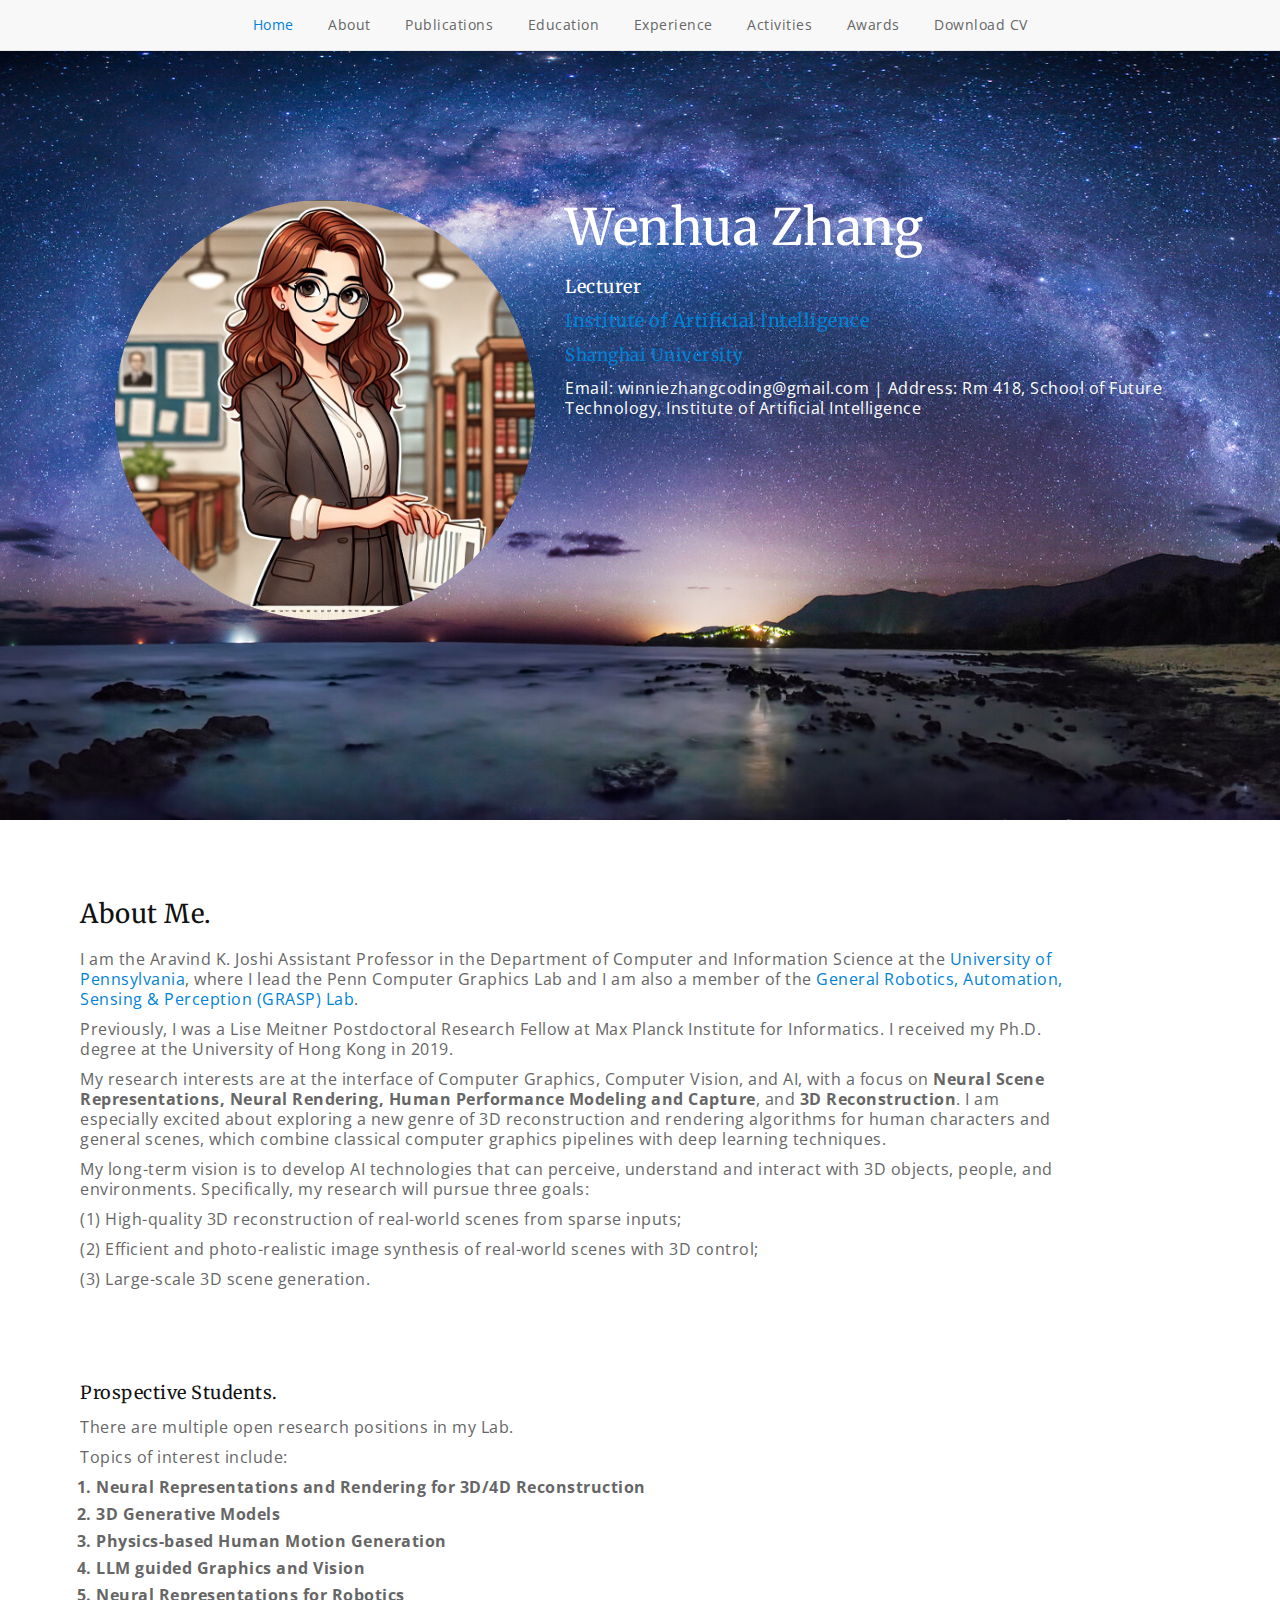
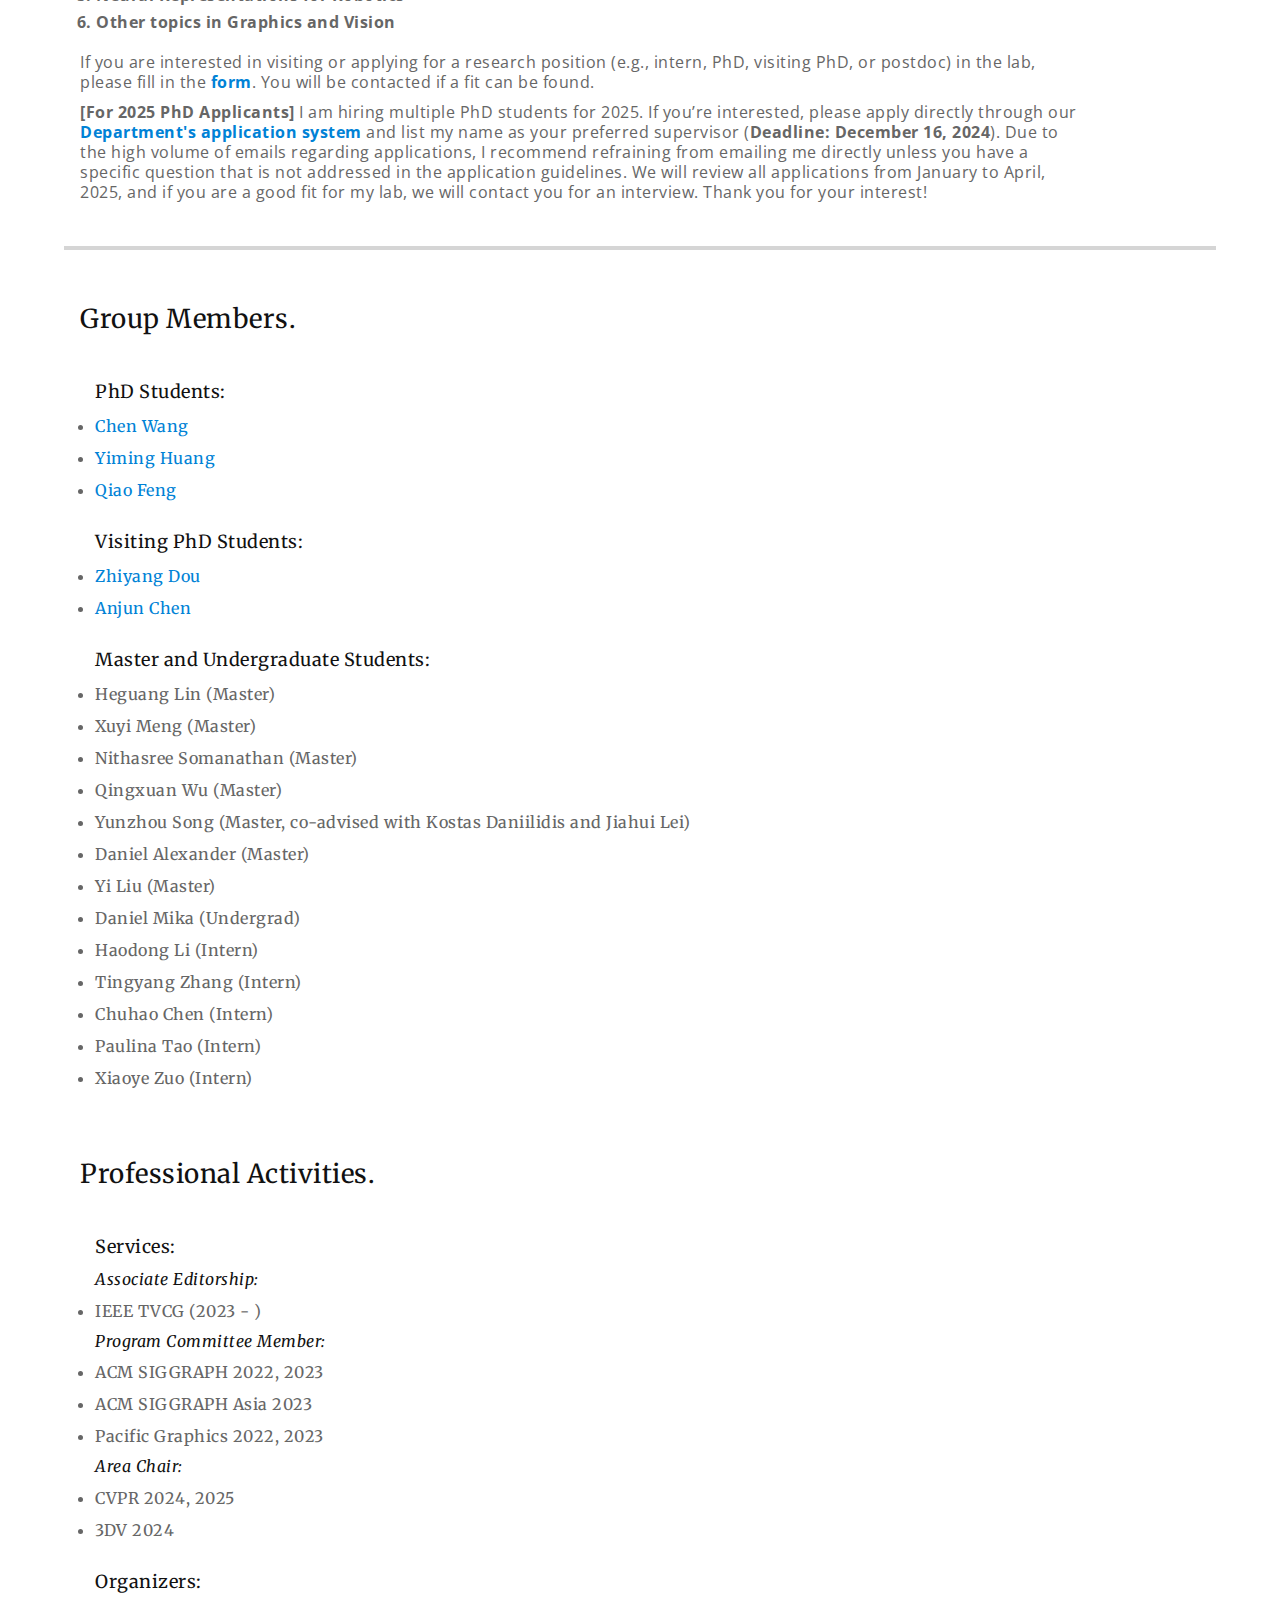
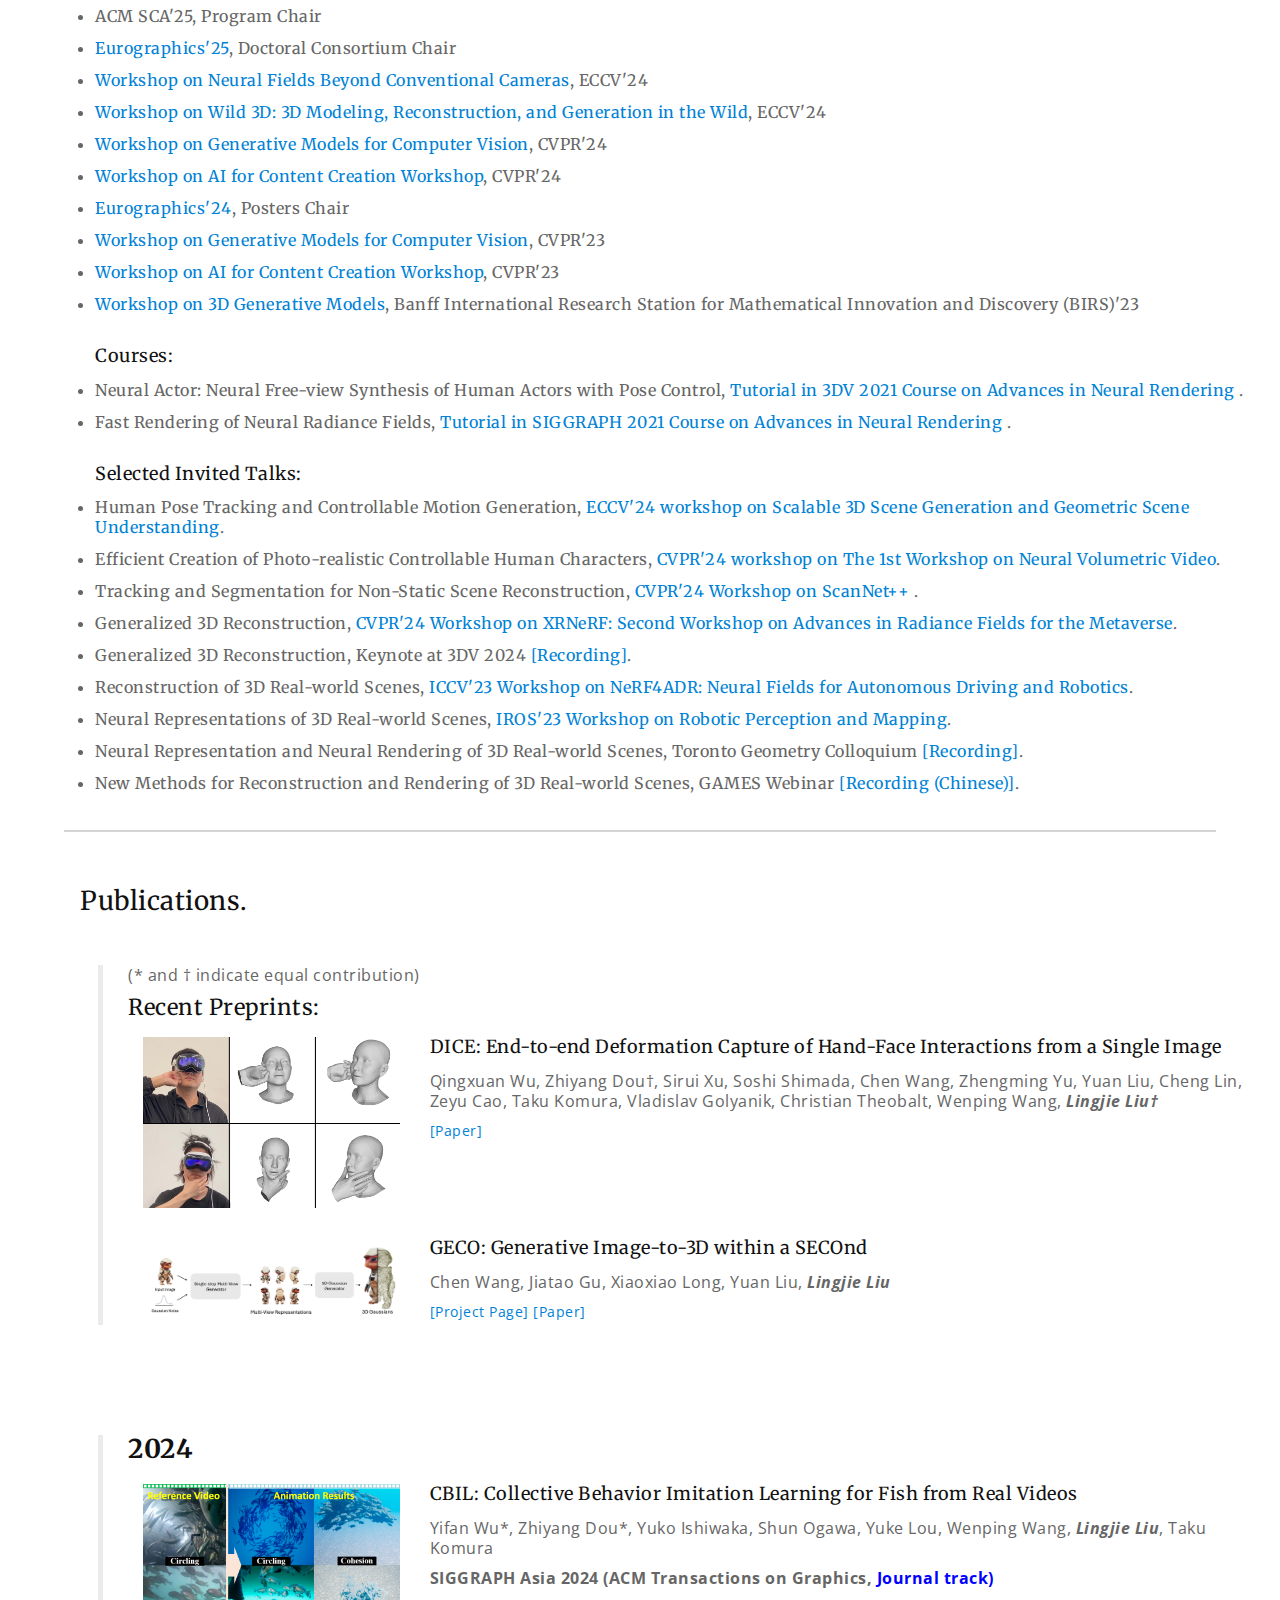
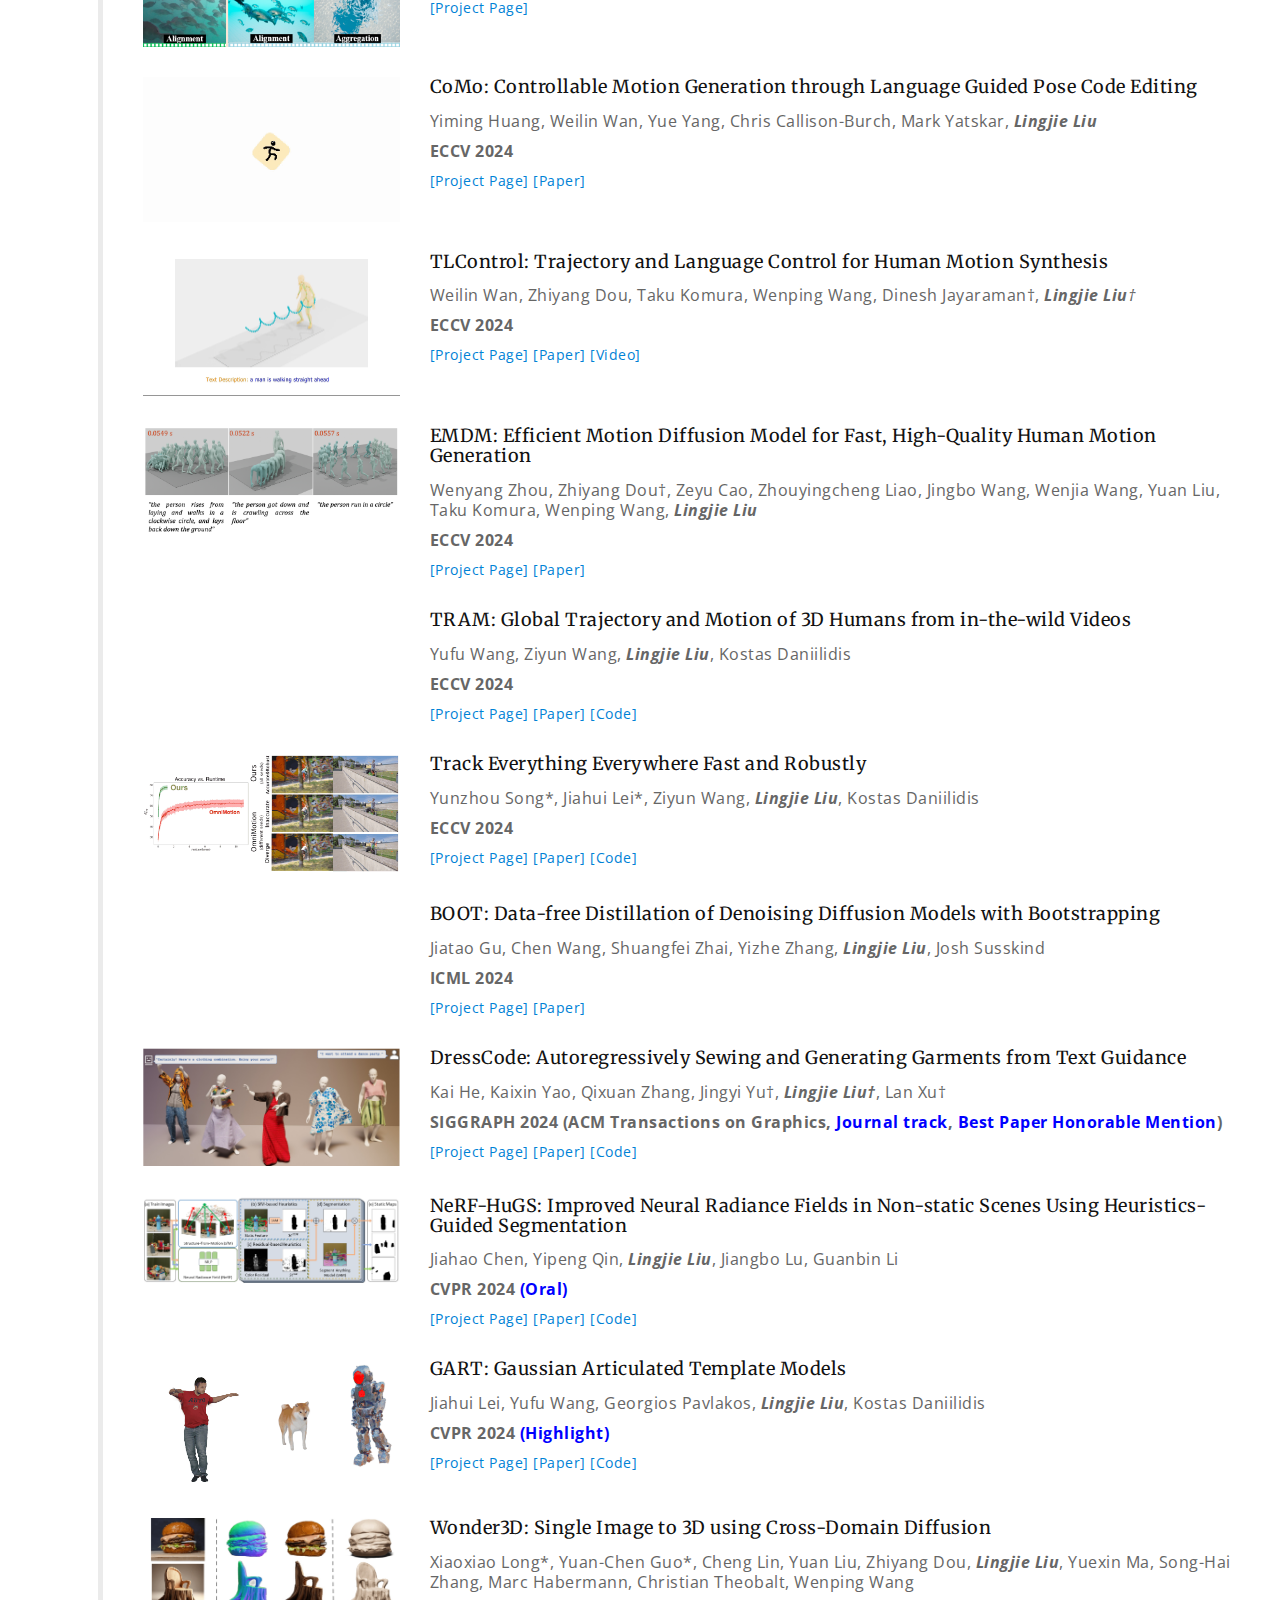
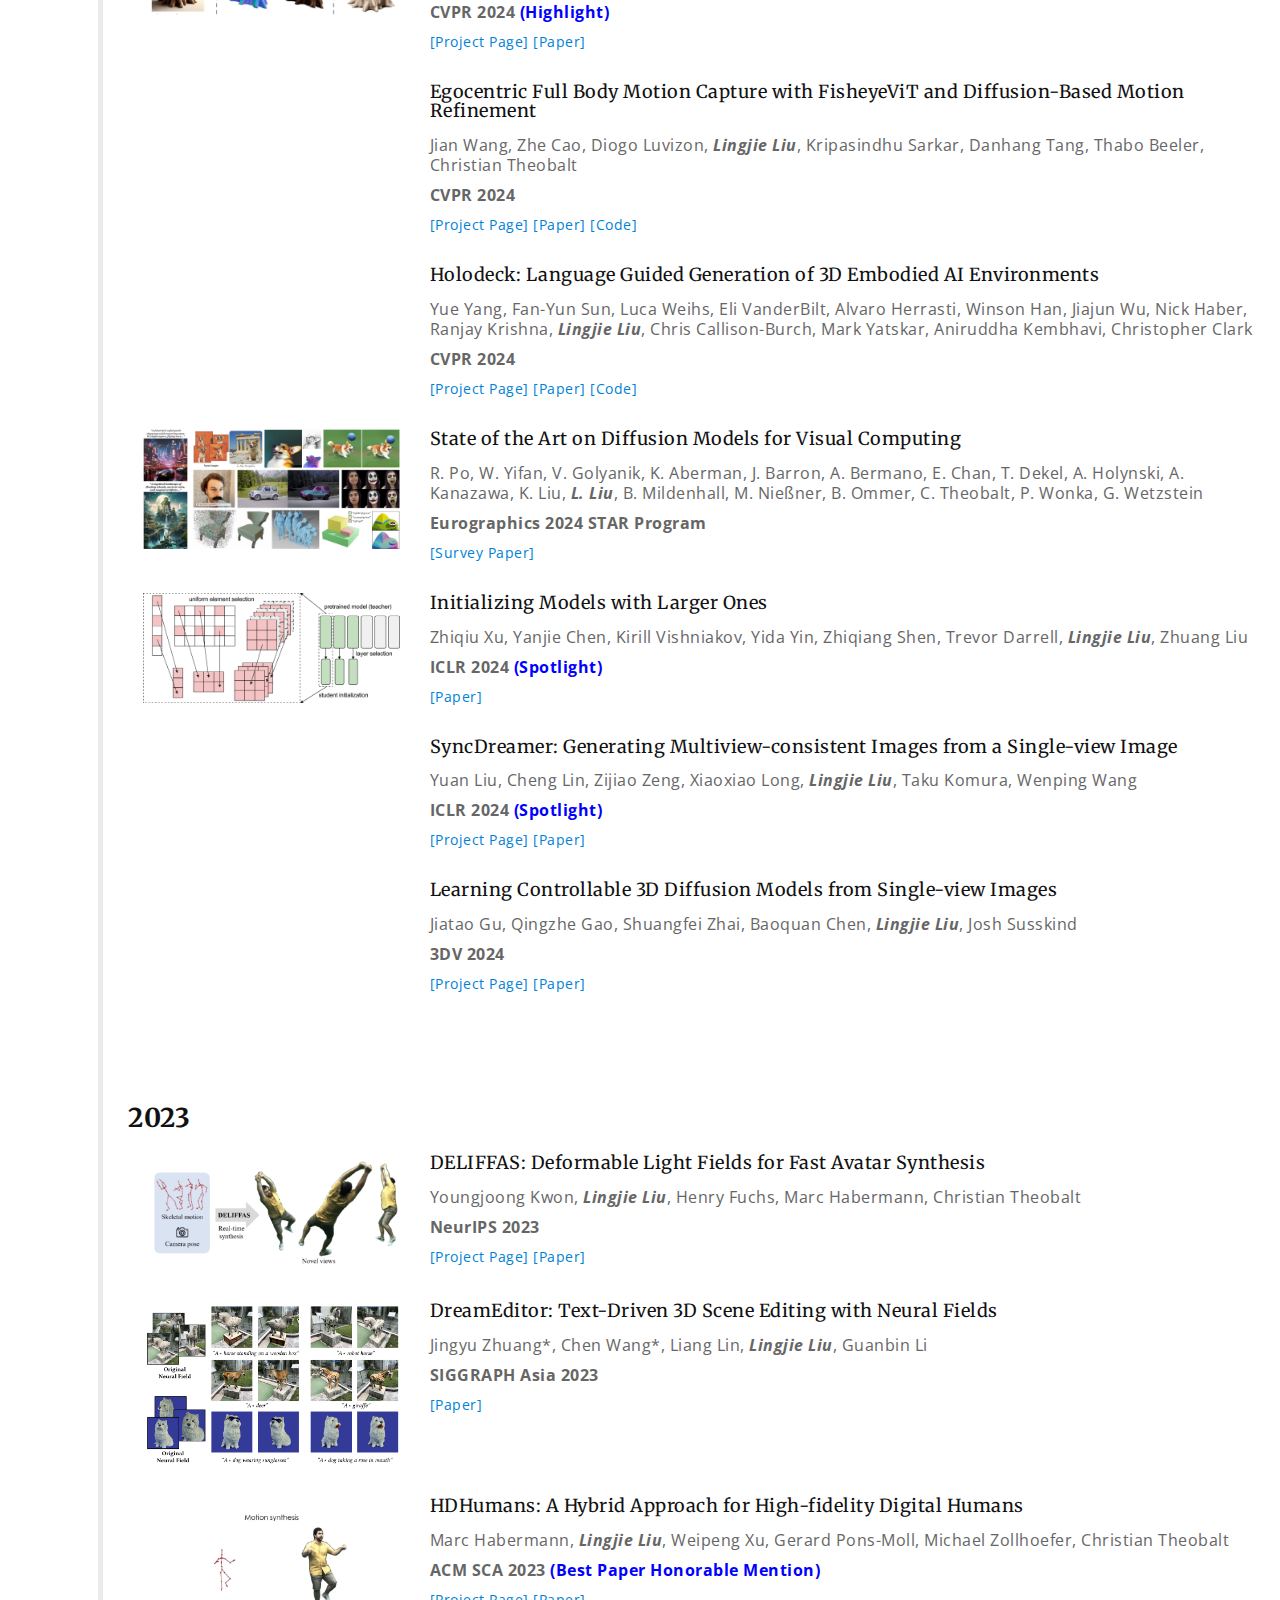
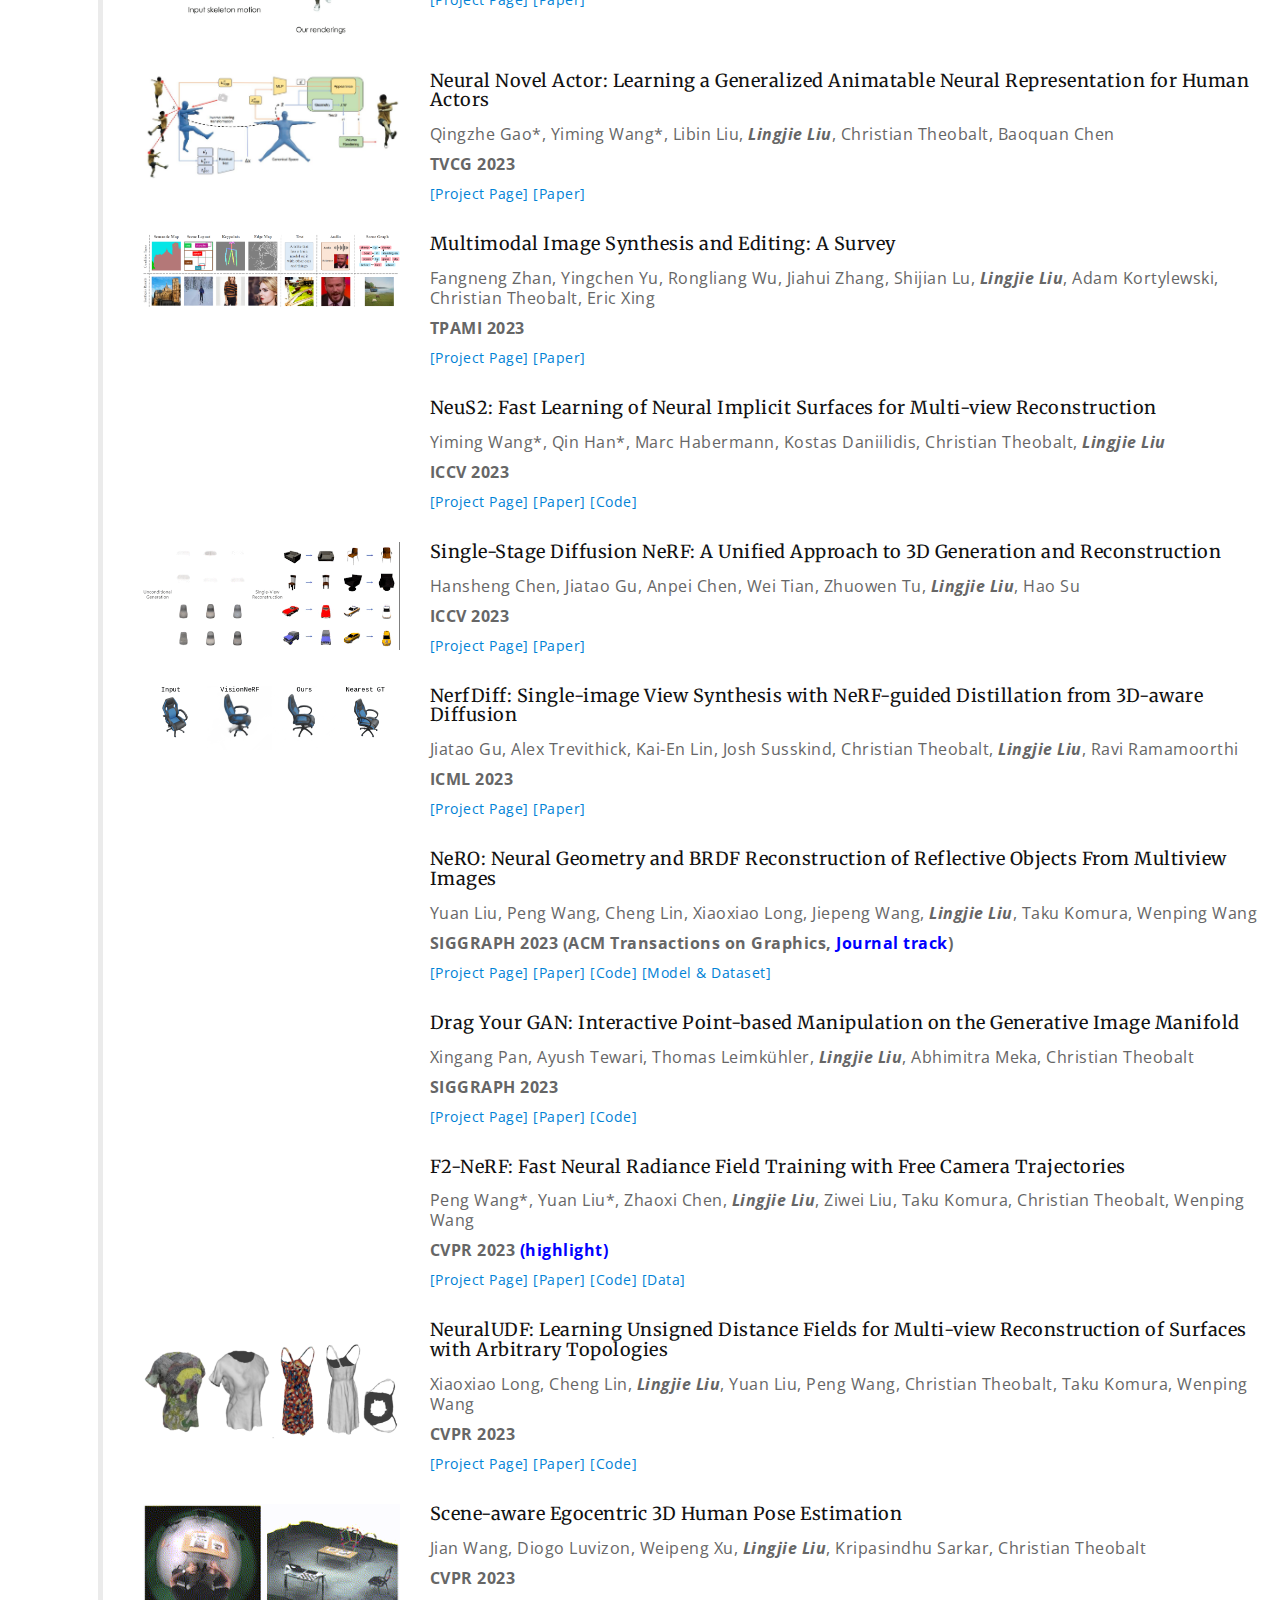
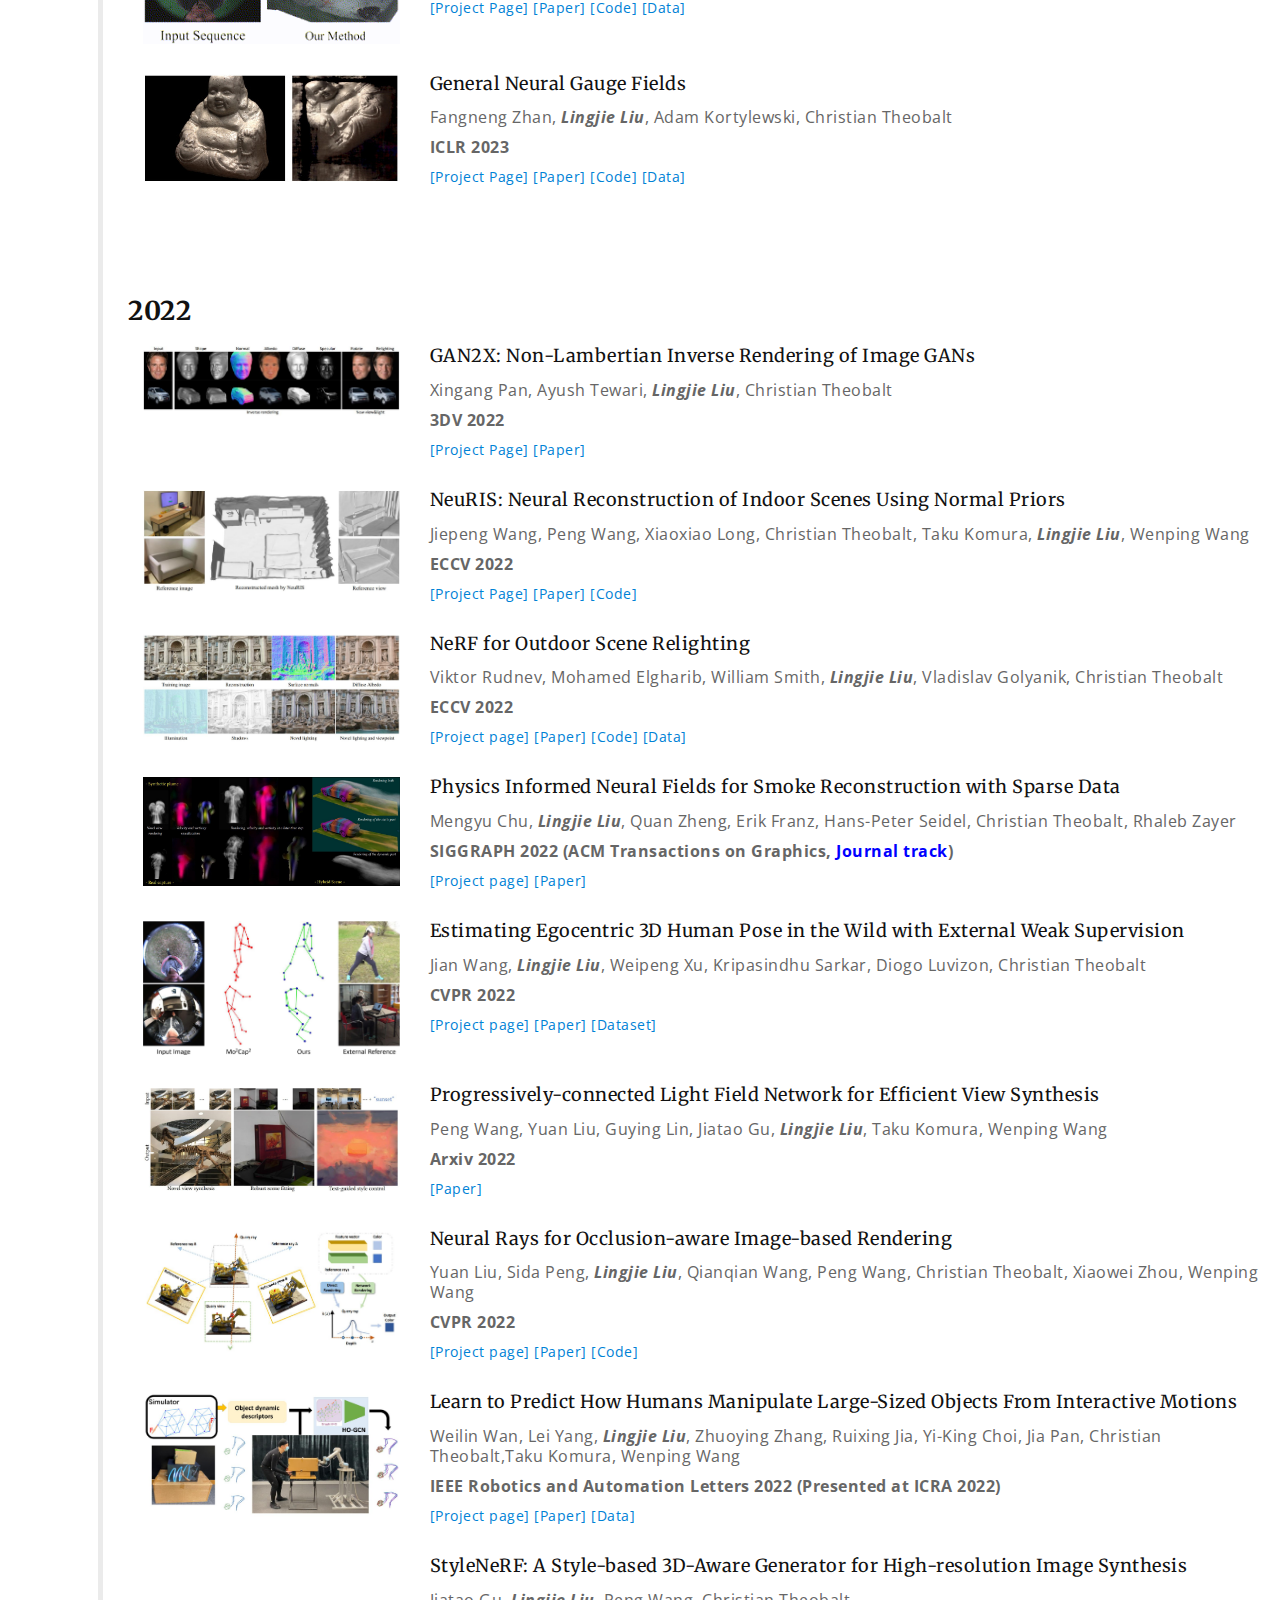
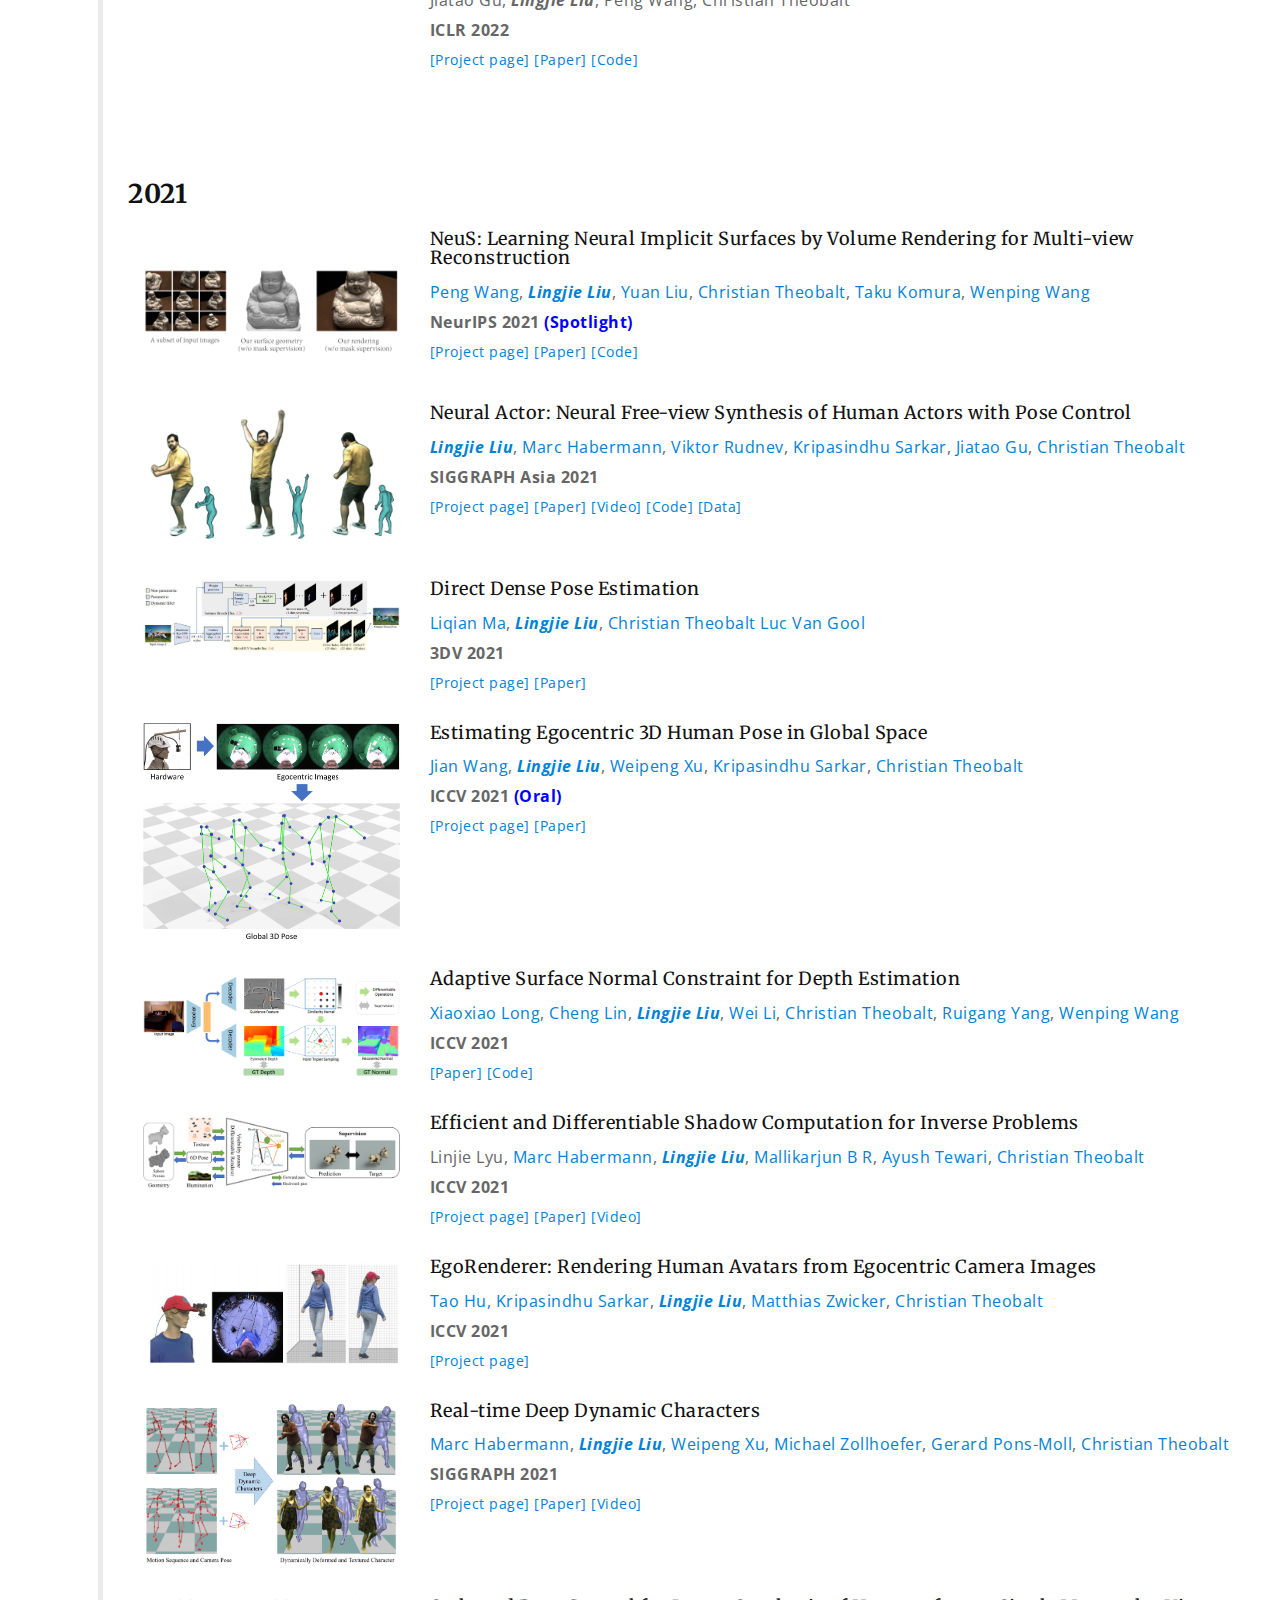
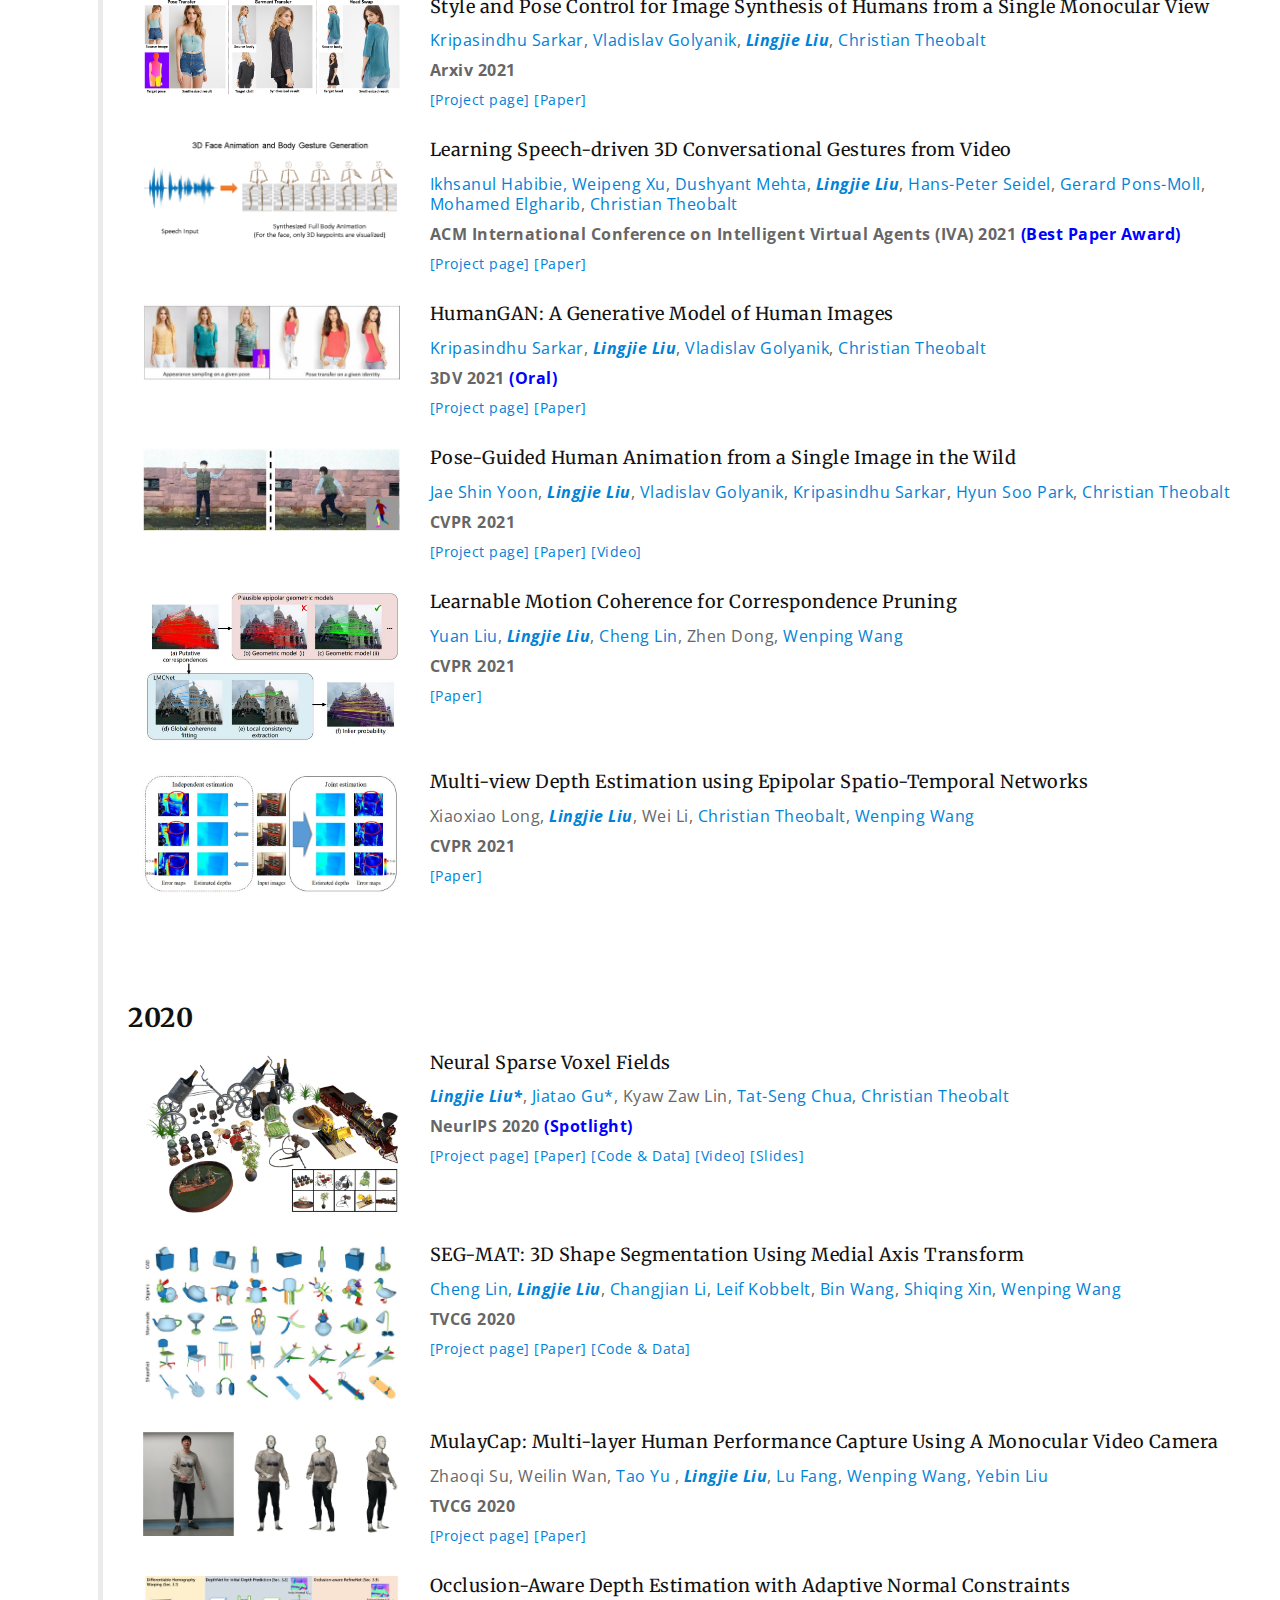
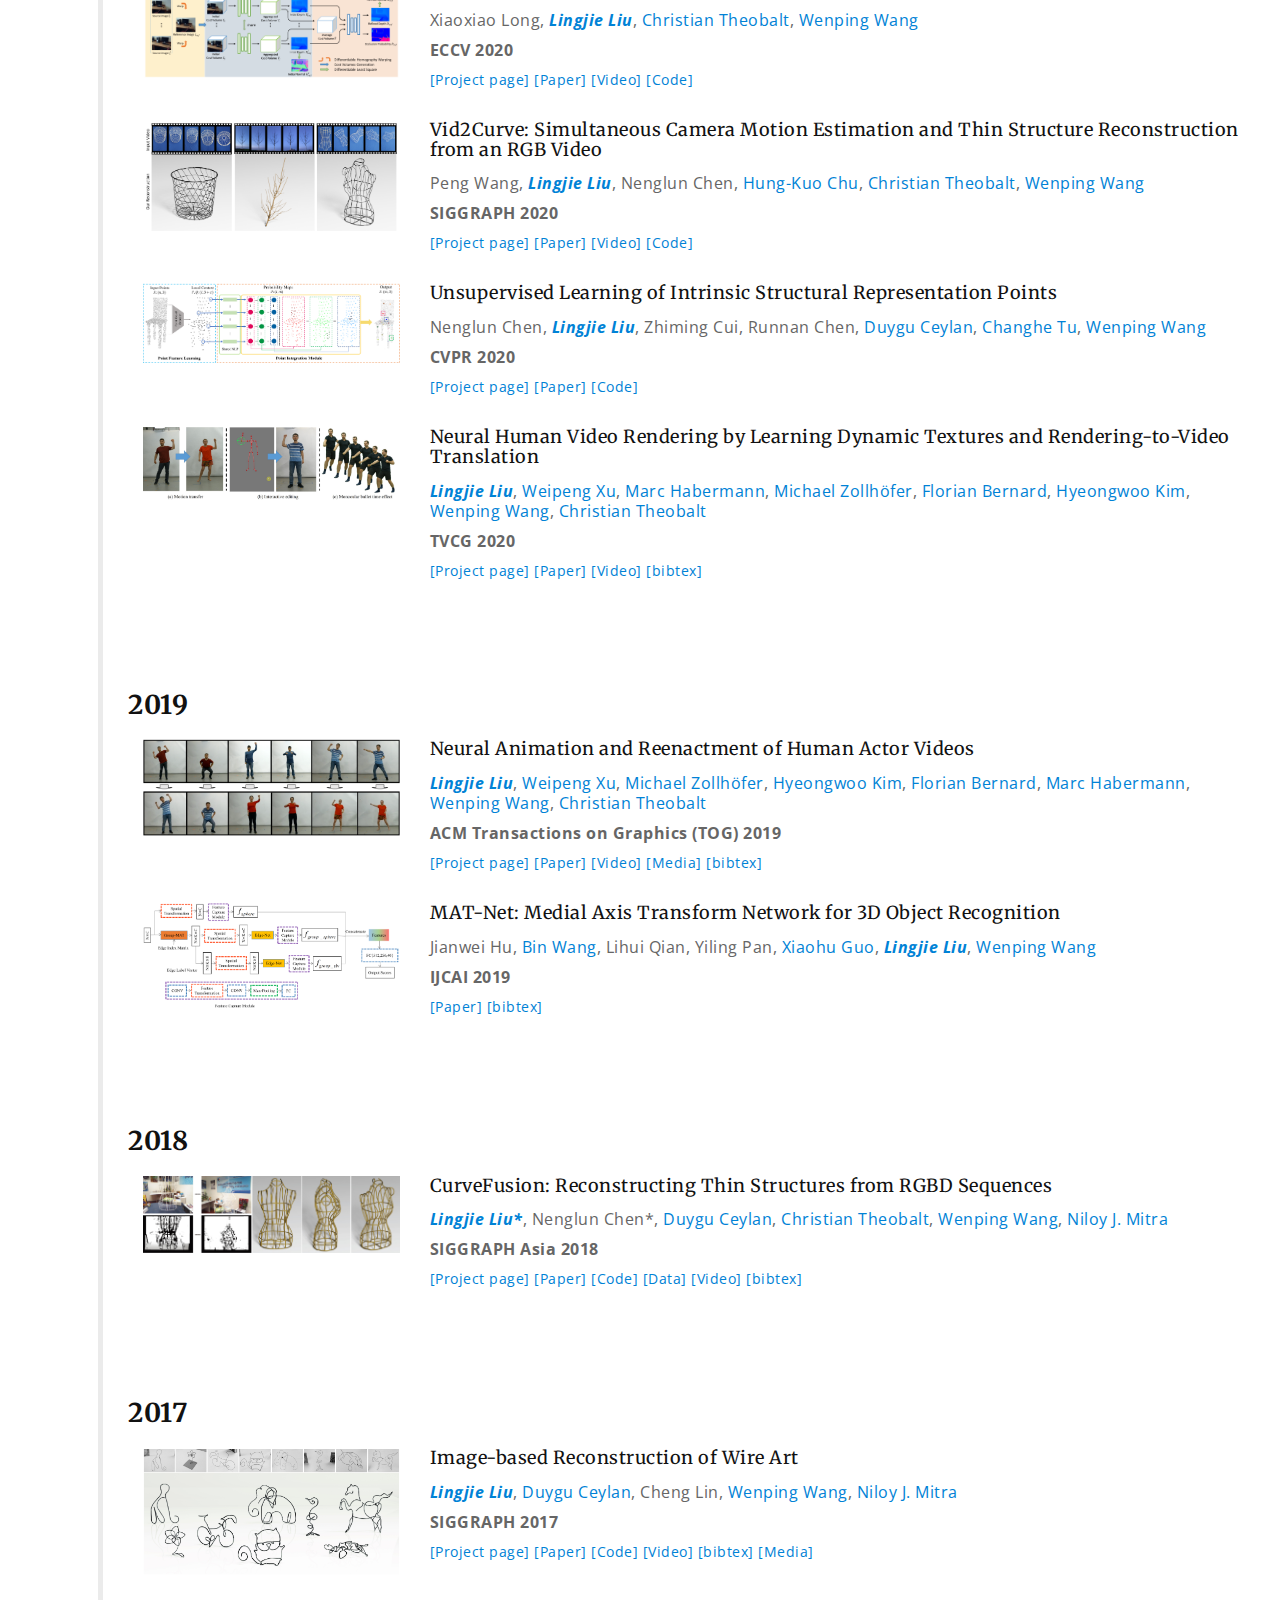
==== index.html @ eb9c0969 "Update index.html file" ====
<!DOCTYPE html>
<html lang="en">

<head>

    <meta charset="utf-8">
    <meta http-equiv="X-UA-Compatible" content="IE=edge">
    <meta name="viewport" content="width=device-width, initial-scale=1">
    <meta name="description" content="MyWork Resume">
    <meta name="keywords" content="resume bootstrap template, resume / cv html template, html5 / css3 resume" />
    <meta name="author" content="KingStudio.ro">

    <!-- favicon -->
    <link rel="icon" href="images/favicon.png">
    <!-- page title -->
    <title> Wenhua Zhang</title>
    <!-- bootstrap css -->
    <link href="css/bootstrap.min.css" rel="stylesheet">
    <!-- css -->
    <link href="css/style.css" rel="stylesheet">
    <link href="css/animate.css" rel="stylesheet">
    <link href="css/owl.carousel.css" rel="stylesheet">
    <link href="css/owl.theme.css" rel="stylesheet">
    <!-- fonts -->
    <link href="https://fonts.googleapis.com/css?family=Merriweather" rel="stylesheet">
    <link href="https://fonts.googleapis.com/css?family=Open+Sans:400,700" rel="stylesheet">
    <link href="css/font-awesome.min.css" rel="stylesheet" type="text/css">
    <link href='fonts/FontAwesome.otf' rel='stylesheet' type='text/css'>
    <link rel="stylesheet" href="css/linear-icons.css">

    <!-- HTML5 shim and Respond.js for IE8 support of HTML5 elements and media queries -->
    <!-- WARNING: Respond.js doesn't work if you view the page via file:// -->
    <!--[if lt IE 9]>
    <script src="https://oss.maxcdn.com/html5shiv/3.7.2/html5shiv.min.js"></script>
    <script src="https://oss.maxcdn.com/respond/1.4.2/respond.min.js"></script>
<![endif]-->



    <script type="text/javascript" src="http://code.jquery.com/jquery-1.7.2.js"></script>
    <script>
        $(document).ready(function () {
            $('.nav-toggle').click(function () {
                //get collapse content selector
                var collapse_content_selector = $(this).attr('href');
                //make the collapse content to be shown or hide
                var toggle_switch = $(this);
                $(collapse_content_selector).toggle(speed = "slow");
                return false;
            });
        });
    </script>
</head>



<body class="main-demo top-nav">

    <div id="top" data-toggle="top"></div>
    <!-- navbar-default -->
    <nav class="navbar navbar-default navbar-fixed-top">
        <div class="container-fluid navbar-header">
            <button type="button" class="navbar-toggle collapsed" data-toggle="collapse" data-target=".navbar-collapse">
                <span class="sr-only">Toggle navigation</span>
                <span class="icon-bar"></span>
                <span class="icon-bar"></span>
                <span class="icon-bar"></span>
            </button>
        </div><!-- / navbar-header -->
        <div class="navbar-collapse collapse">
            <ul class="nav navbar-nav">
                <li class="active">
                    <a class="menu-item page-scroll" href="#home">Home</a>
                </li>
                <li>
                    <a class="menu-item page-scroll" href="#about">About</a>
                </li>
                <!-- <li> -->
                <!-- <a class="menu-item page-scroll" href="#news">Recent</a> -->
                <!-- </li> -->
                <li>
                    <a class="menu-item page-scroll" href="#publications">Publications</a>
                </li>
                <!-- <li> -->
                <!-- <a class="menu-item page-scroll" href="#otherprojects">Selected Projects</a> -->
                <!-- </li> -->
                <li>
                    <a class="menu-item page-scroll" href="#education">Education</a>
                </li>
                <li>
                    <a class="menu-item page-scroll" href="#experience">Experience</a>
                </li>
                <li>
                    <a class="menu-item page-scroll" href="#activities">Activities</a>
                </li>
                <li>
                    <a class="menu-item page-scroll" href="#honors">Awards</a>
                </li>
                <!--
            <li>
                <a class="menu-item page-scroll" href="#portfolio">Portfolio</a>
            </li>
-->

                <li class="dropdown">
                    <a href="LingjieLiu_CV.pdf"> Download CV </a>
                </li>
            </ul>
        </div>
        <!--/.nav-collapse -->
    </nav><!-- / navbar-default -->

    <!-- content -->
    <div class="container">
        <!-- header -->
        <header id="home">
            <div class="header-content">
                <div class="row">
                    <div class="col-sm-5">
                        <img src="images/teacher/Daily_life_picture.png">
                    </div>
                    <div class="col-sm-7">
                        <h2>Wenhua Zhang</h2>
                        <h5> Lecturer </h5>
						<h5>
                            <a href="https://ai.shu.edu.cn/index.htm" target="_blank">Institute of Artificial Intelligence</a>
                        </h5>
						<h5> 
                            <a href="https://www.shu.edu.cn/" target="_blank" style="font-size: 17px">Shanghai University</a>
                        </h5>
                        <p> Email: winniezhangcoding@gmail.com | Address: Rm 418, School of Future Technology, Institute of Artificial Intelligence </p>
						
                        <!--
                        <p> <a
                                href="https://scholar.google.de/citations?user=HZPnJ9gAAAAJ&hl=en"
                                style="color:white;">Google Scholar </a>| <a
                                href="https://twitter.com/LingjieLiu1" style="color:white;">Twitter </a> </p>

                        
                        -->

                        <!-- 
                        <div class="row">
                            <div class="col-sm-2 feature-left space-top">
                                <div class="feature block">
                                    <div class="feature-icon">
                                        <i class="lnr lnr-phone"></i>
                                    </div>
                                    <p>+852 5438-2502</p> 
                                </div><!-- / feature-block 
                            </div><!-- / col-md-6 feature-left 
                            <div class="col-sm-2 feature-left space-top">
                                <div class="feature block">
                                    <div class="feature-icon">
                                        <i class="lnr lnr-envelope"></i>
                                    </div>
                                    <p>liulingjie0206@gmail.com</p>
                                </div><!-- / feature-block 
                            </div><!-- / col-md-6 feature-left 
                        </div><!-- / row 
                        <div class="row">
                            <div class="col-sm-7 feature-left space-top">
                                <div class="feature block">
                                    <div class="feature-icon">
                                        <i class="lnr lnr-map-marker"></i>
                                    </div>
                                    <p>Room 401, Chow Yei Ching Building, The University oF Hong Kong, Hong Kong</p>
                                </div><!-- / feature-block 
                            </div><!-- / col-sm-6 feature-left
                        </div><!-- / row -->
                    </div>
                </div><!-- / row -->
            </div>
        </header>
        <!-- / header -->

        <section id="about">
            <div class="container">
                <div id="layout-content" style="margin-top: 25px; width: 80%;" class="page-header space-left">
                    <h3>About Me.</h3>
                    <p stype="text-align: justify;">I am the Aravind K. Joshi Assistant Professor in the Department of Computer and Information Science at the <a href="https://www.upenn.edu/">University of Pennsylvania</a>, where I lead the Penn Computer Graphics Lab and I am also a member of the <a href="https://www.grasp.upenn.edu/">General Robotics, Automation, Sensing & Perception (GRASP) Lab</a>. </p>
					
					
					
					<p stype="text-align: justify;"> Previously, I was a Lise Meitner Postdoctoral Research Fellow at Max Planck Institute for Informatics. I received my Ph.D. degree at the University of Hong Kong in 2019.</p>
						 
					<p stype="text-align: justify;">My research interests are at the interface of Computer Graphics, Computer Vision, and AI, with a  focus on <b>Neural Scene Representations, Neural Rendering, Human Performance Modeling and Capture</b>, and <b>3D Reconstruction</b>. I am especially excited about exploring a new genre of 3D reconstruction and rendering algorithms for human characters and general scenes, which combine classical computer graphics pipelines with deep learning techniques.</p>
					
					<p stype="text-align: justify;">My long-term vision is to develop AI technologies that can perceive, understand and interact with 3D objects, people, and environments. Specifically, my research will pursue three goals:  </p>
					<p stype="text-align: justify;">(1) High-quality 3D reconstruction of real-world scenes from sparse inputs;  </p>
					<p stype="text-align: justify;">(2) Efficient and photo-realistic image synthesis of real-world scenes with 3D control;  </p>
					<p stype="text-align: justify;">(3) Large-scale 3D scene generation. </p>

                    <!-- / features -->
					
					
                </div>
				
				<div id="layout-content" style="margin-top: 25px; width: 80%;" class="page-header space-left">
                    <h5>Prospective Students.</h5>
                    <p stype="text-align: justify;">There are multiple open research positions in my Lab. </p> 
					<p stype="text-align: justify;">Topics of interest include:
<ol>
<li>Neural Representations and Rendering for 3D/4D Reconstruction</li>
<li>3D Generative Models</li>
<li>Physics-based Human Motion Generation</li>
<li>LLM guided Graphics and Vision</li>
<li>Neural Representations for Robotics</li>
<li>Other topics in Graphics and Vision</li>
</ol>
</p>
<p stype="text-align: justify;">If you are interested in visiting or applying for a research position (e.g., intern, PhD, visiting PhD, or postdoc) in the lab, please fill in the <a href="https://forms.gle/4zyJguiibcHqHdeJA"><b>form</b></a>. You will be contacted if a fit can be found. </p>

<p stype="text-align: justify;"><b>[For 2025 PhD Applicants]</b> I am hiring multiple PhD students for 2025. If you’re interested, please apply directly through our <a href="https://www.cis.upenn.edu/graduate/program-offerings/doctoral-program/"><b>Department's application system</b></a> and list my name as your preferred supervisor (<b>Deadline: December 16, 2024</b>). Due to the high volume of emails regarding applications, I recommend refraining from emailing me directly unless you have a specific question that is not addressed in the application guidelines. We will review all applications from January to April, 2025, and if you are a good fit for my lab, we will contact you for an interview. Thank you for your interest!

					</p>
                    
                    <!-- / features -->
					
					
                </div>
				
            </div>
        </section>


        <div style="width:90%;height:1px;margin:0px auto;padding:1px;background-color:#D5D5D5;overflow:hidden;"></div>



<!--        <section id="news">
        <div class="container">
        <div style="margin-top: 25px; width: 80%;" class="page-header space-left">
        <h3>Recent News.</h3>
		<h6> [Oct 2023] One paper accepted to 3DV 2023.</h6>
		<h6> [Aug 2023] One paper accepted to NeurIPS 2023.</h6>
		<h6> [Aug 2023] One paper accepted to SIGGRAPH Asia 2023.</h6>
		<h6> [July 2023] Two papers accepted to ICCV 2023.</h6>
		<h6> [May 2023] One paper accepted to ICML 2023.</h6>
		<h6> [May 2023] Two papers accepted to SIGGRAPH 2023 (including one Journal-track paper).</h6>
        </div>
        </div>
        </section>     -->  

        <div style="width:90%;height:1px;margin:0px auto;padding:1px;background-color:#D5D5D5;overflow:hidden;"></div>

    <section id="activities">
        <div class="container">
            <div class="page-header" style="text-indent:-0.5em;">
                <h3>Group Members.</h3>
            </div>

			<h5>PhD Students:</h5>		
            <h6> <li><a href="https://cwchenwang.github.io/">Chen Wang</a></li></h6>
			<h6> <li><a href="https://yh2371.github.io/">Yiming Huang</a></li></h6>
			<h6> <li><a href="https://fengq1a0.github.io/">Qiao Feng</a></li></h6>

			<br>
			
			<h5>Visiting PhD Students:</h5>		
			<h6><li><a href="https://frank-zy-dou.github.io/">Zhiyang Dou</a></li></h6>	
			<h6><li><a href="https://chen3110.github.io/">Anjun Chen</a></li></h6>

            <br>
			<h5>Master and Undergraduate Students:</h5>		
			<h6> <li>Heguang Lin (Master)</li></h6>
			<h6> <li>Xuyi Meng (Master)</li></h6>
            <h6> <li>Nithasree Somanathan (Master)</li></h6>
			<h6> <li>Qingxuan Wu (Master)</li></h6>
			<h6> <li>Yunzhou Song (Master, co-advised with Kostas Daniilidis and Jiahui Lei)</li></h6>
			<h6> <li>Daniel Alexander (Master)</li></h6>
			<h6> <li>Yi Liu (Master)</li></h6>
			<h6> <li>Daniel Mika (Undergrad)</li></h6>
			<h6> <li>Haodong Li (Intern)</li></h6>
			<h6> <li>Tingyang Zhang (Intern)</li></h6>
			<h6> <li>Chuhao Chen (Intern)</li></h6>
			<h6> <li>Paulina Tao (Intern)</li></h6>
			<h6> <li>Xiaoye Zuo (Intern)</li></h6>

		</li></h6>
	</section>

    <section id="activities">
        <div class="container">
            <div class="page-header" style="text-indent:-0.5em;">
                <h3>Professional Activities.</h3>
            </div>

			<h5>Services:</h5>		
			<h6> <i>Associate Editorship:</i></h6>
			<h6><li>IEEE TVCG (2023 - )</li></h6>
            <h6> <i>Program Committee Member:</i></h6>
			<h6><li>ACM SIGGRAPH 2022, 2023</li></h6>
			<h6><li>ACM SIGGRAPH Asia 2023</li></h6>
			<h6><li>Pacific Graphics 2022, 2023</li> </h6>
			<h6> <i>Area Chair:</i></h6>
			<h6><li>CVPR 2024, 2025</li></h6>
			<h6><li>3DV 2024 </li></h6>

			<br>
			
			<h5>Organizers:</h5>
			<h6><li>ACM SCA'25,   Program Chair</li></h6>
			<h6><li> <a href="https://eg25.cs.ucl.ac.uk/main/home.html">Eurographics'25</a>, Doctoral Consortium Chair  </li></h6>
            <h6><li><a href="https://neural-fields-beyond-cams.github.io/"> Workshop on Neural Fields Beyond Conventional Cameras</a>, ECCV'24  </li></h6>
			<h6><li><a href="https://3d-in-the-wild.github.io/"> Workshop on Wild 3D: 3D Modeling, Reconstruction, and Generation in the Wild</a>, ECCV'24 </li></h6>
            <h6><li><a href="https://generative-vision.github.io/workshop-CVPR-24/"> Workshop on Generative Models for Computer Vision</a>, CVPR'24  </li></h6>
			<h6><li><a href="https://ai4cc.net/"> Workshop on AI for Content Creation Workshop</a>, CVPR'24 </li></h6>
			<h6><li><a href="https://eg2024.cyens.org.cy/"> Eurographics'24</a>, Posters Chair  </li></h6>
            <h6><li><a href="https://generative-vision.github.io/workshop-CVPR-23/"> Workshop on Generative Models for Computer Vision</a>, CVPR'23  </li></h6>
			<h6><li><a href="https://ai4cc.net/"> Workshop on AI for Content Creation Workshop</a>, CVPR'23 </li></h6>
			<h6><li><a href="https://www.birs.ca/events/2023/5-day-workshops/23w5153"> Workshop on 3D Generative Models</a>, Banff International Research Station for Mathematical Innovation and Discovery (BIRS)'23 </li></h6>		

            <br>
			<h5>Courses:</h5>
			<h6> <li>Neural Actor: Neural Free-view Synthesis of Human Actors with Pose Control, <a href="https://3dv2021.surrey.ac.uk/tutorials/#Tutorial2"> Tutorial in 3DV 2021 Course on Advances in Neural Rendering </a>.</li></h6>
			<h6> <li>Fast Rendering of Neural Radiance Fields, <a href="https://www.neuralrender.com/"> Tutorial in SIGGRAPH 2021 Course on Advances in Neural Rendering </a>.</h6>
			
			<br>
			
			<h5>Selected Invited Talks:</h5>
			<h6> <li>Human Pose Tracking and Controllable Motion Generation, <a href="https://s3dsgr.github.io/">ECCV'24 workshop on Scalable 3D Scene Generation and Geometric Scene Understanding</a>.</li></h6>
			<h6> <li>Efficient Creation of Photo-realistic Controllable Human Characters, <a href="https://nvvw.github.io/">CVPR'24 workshop on The 1st Workshop on Neural Volumetric Video</a>.</li></h6>
			<h6> <li>Tracking and Segmentation for Non-Static Scene Reconstruction, <a href="https://kaldir.vc.in.tum.de/scannetpp/cvpr2024">CVPR'24 Workshop on ScanNet++ </a>.</li></h6>
			<h6> <li>Generalized 3D Reconstruction, <a href="https://sites.google.com/view/xrnerf/">CVPR'24 Workshop on XRNeRF: Second Workshop on Advances in Radiance Fields for the Metaverse</a>.</li></h6>
			<h6> <li>Generalized 3D Reconstruction, Keynote at 3DV 2024 <a href="https://www.youtube.com/live/5B260Bd9Hkg?si=emG4Gnf675vT_nmG&t=590">[Recording]</a>.</li></h6>
			<h6> <li>Reconstruction of 3D Real-world Scenes, <a href="https://neural-fields.xyz/">ICCV'23 Workshop on NeRF4ADR: Neural Fields for Autonomous Driving and Robotics</a>.</li></h6>
			<h6> <li>Neural Representations of 3D Real-world Scenes, <a href="https://sites.google.com/view/ropem/">IROS'23 Workshop on Robotic Perception and Mapping</a>.</li></h6>
			<h6> <li>Neural Representation and Neural Rendering of 3D Real-world Scenes, Toronto Geometry Colloquium <a href="https://www.youtube.com/live/i9KSa8DX56E?feature=share">[Recording]</a>.</li></h6>
			<h6> <li>New Methods for Reconstruction and Rendering of 3D Real-world Scenes, GAMES Webinar <a href="https://www.bilibili.com/video/BV1NP411M7zq/">[Recording (Chinese)]</a>.</li></h6>
			
			<br>
    </section>
    <!-- / education -->


    <div style="width:90%;height:1px;margin:0px auto;padding:1px;background-color:#D5D5D5;overflow:hidden;"></div>

 
	
        <!-- journal -->
        <section id="publications">
            <div id="bibtex_display">
                <div class="container">
                    <div id="layout-content" class="page-header space-left">
                        <h3>Publications.</h3>
                    </div>

				<div class="timeline  border-color" style="margin-left: 33px; ">
					<p> (* and † indicate equal contribution) </p>
					<h4>Recent Preprints: </h4> 

						<div class="timeline-item">
                            <div class="row">
                                <div class="col-md-3 timeline-info">
                                    <img src="images/dice.png" alt="">
                                </div><!-- / timeline-info -->
                                <div class="col-md-9 timeline-details">
                                    <h5>DICE: End-to-end Deformation Capture of Hand-Face Interactions from a Single Image</h5>
                                    <p> Qingxuan Wu, Zhiyang Dou†, Sirui Xu, Soshi Shimada, Chen Wang, Zhengming Yu, Yuan Liu, Cheng Lin, Zeyu Cao, Taku Komura, Vladislav Golyanik, Christian Theobalt, Wenping Wang, <i><b>Lingjie Liu†</b></i>
								</p>									
									<a href="https://arxiv.org/pdf/2406.17988">[Paper]</a>



                                </div><!-- / timeline-details -->
                            </div><!-- / row -->
                        </div><!-- / timeline-item -->

						<div class="timeline-item">
                            <div class="row">
                                <div class="col-md-3 timeline-info">
                                    <img src="images/geco.png" alt="">
                                </div><!-- / timeline-info -->
                                <div class="col-md-9 timeline-details">
                                    <h5>GECO: Generative Image-to-3D within a SECOnd</h5>
                                    <p> Chen Wang, Jiatao Gu, Xiaoxiao Long, Yuan Liu, <i><b>Lingjie Liu</b></i>
								</p>									
									<a href="https://cwchenwang.github.io/geco/">[Project Page]</a>
									<a href="https://arxiv.org/abs/2405.20327">[Paper]</a>



                                </div><!-- / timeline-details -->
                            </div><!-- / row -->
                        </div><!-- / timeline-item -->

						</div>
						
					<br><br><br><br>
					 <div class="timeline  border-color" style="margin-left: 33px; ">
					 <h3><b>2024 </b></h3>

						<div class="timeline-item">
                            <div class="row">
                                <div class="col-md-3 timeline-info">
                                    <img src="images/cbil.png" alt="">
                                </div><!-- / timeline-info -->
                                <div class="col-md-9 timeline-details">
                                    <h5>CBIL: Collective Behavior Imitation Learning for Fish from Real Videos</h5>
                                    <p> Yifan Wu*, Zhiyang Dou*, Yuko Ishiwaka, Shun Ogawa, Yuke Lou, Wenping Wang, <i><b>Lingjie Liu</b></i>, Taku Komura
								</p>
									<p><b>SIGGRAPH Asia 2024 (ACM Transactions on Graphics, <span style="color:blue;">Journal track)</span></b></p>										
									<a href="https://frank-zy-dou.github.io/projects/CBIL/index.html">[Project Page]</a>



                                </div><!-- / timeline-details -->
                            </div><!-- / row -->
                        </div><!-- / timeline-item -->

					 
						<div class="timeline-item">
                            <div class="row">
                                <div class="col-md-3 timeline-info">
                                    <img src="images/CoMo.gif" alt="">
                                </div><!-- / timeline-info -->
                                <div class="col-md-9 timeline-details">
                                    <h5>CoMo: Controllable Motion Generation through Language Guided Pose Code Editing</h5>
                                    <p> Yiming Huang, Weilin Wan, Yue Yang, Chris Callison-Burch, Mark Yatskar, <i><b>Lingjie Liu</b></i>
								</p>
									<p><b>ECCV 2024</b></p>										
									<a href="https://yh2371.github.io/como/">[Project Page]</a>
									<a href="https://arxiv.org/abs/2403.13900">[Paper]</a>



                                </div><!-- / timeline-details -->
                            </div><!-- / row -->
                        </div><!-- / timeline-item -->
						
					
						<div class="timeline-item">
                            <div class="row">
                                <div class="col-md-3 timeline-info">
                                    <img src="images/TLControl.gif" alt="">
                                </div><!-- / timeline-info -->
                                <div class="col-md-9 timeline-details">
                                    <h5>TLControl: Trajectory and Language Control for Human Motion Synthesis</h5>
                                    <p> Weilin Wan, Zhiyang Dou, Taku Komura, Wenping Wang, Dinesh Jayaraman†, <i><b>Lingjie Liu</b>†</i>
								</p>
									<p><b>ECCV 2024</b></p>									
									<a href="https://tlcontrol.weilinwl.com/">[Project Page]</a>
									<a href="https://arxiv.org/abs/2311.17135">[Paper]</a>
									<a href="https://www.youtube.com/watch?v=thN1sQwP8R4">[Video]</a>


                                </div><!-- / timeline-details -->
                            </div><!-- / row -->
                        </div><!-- / timeline-item -->
	
<!--						<div class="timeline-item">
                            <div class="row">
                                <div class="col-md-3 timeline-info">
                                    <img src="images/DiffusionPhase.jpg" alt="">
                                </div><!-- / timeline-info -->
<!--                                <div class="col-md-9 timeline-details">
                                    <h5>DiffusionPhase: Motion Diffusion in Frequency Domain</h5>
                                    <p> Weilin Wan*, Yiming Huang*, Shutong Wu, Taku Komura, Wenping Wang, Dinesh Jayaraman, <i><b>Lingjie Liu</b></i>  
								</p>
									
									<a href="https://phaselanguagemotion.weilinwl.com/">[Project Page]</a>
									<a href="https://arxiv.org/abs/2312.04036">[Paper]</a>


                                </div><!-- / timeline-details -->
<!--                            </div><!-- / row -->
<!--                        </div><!-- / timeline-item -->

						<div class="timeline-item">
                            <div class="row">
                                <div class="col-md-3 timeline-info">
                                    <img src="images/EMDM.png" alt="">
                                </div><!-- / timeline-info -->
                                <div class="col-md-9 timeline-details">
                                    <h5>EMDM: Efficient Motion Diffusion Model for Fast, High-Quality Human Motion Generation</h5>
                                    <p> Wenyang Zhou, Zhiyang Dou†, Zeyu Cao, Zhouyingcheng Liao, Jingbo Wang, Wenjia Wang, Yuan Liu, Taku Komura, Wenping Wang, <i><b>Lingjie Liu</b></i>
								</p>
									<p><b>ECCV 2024</b></p>									
									<a href="https://frank-zy-dou.github.io/projects/EMDM/index.html">[Project Page]</a>
									<a href="https://arxiv.org/abs/2312.02256">[Paper]</a>
                                </div><!-- / timeline-details -->
                            </div><!-- / row -->
                        </div><!-- / timeline-item -->		
						
						<div class="timeline-item">
                            <div class="row">
                                <div class="col-md-3 timeline-info">
                                    <img src="images/tram.gif" alt="">
                                </div><!-- / timeline-info -->
                                <div class="col-md-9 timeline-details">
                                    <h5>TRAM: Global Trajectory and Motion of 3D Humans from in-the-wild Videos</h5>
                                    <p> Yufu Wang, Ziyun Wang, <i><b>Lingjie Liu</b></i>, Kostas Daniilidis 
								</p>
									<p><b>ECCV 2024</b></p>										
									<a href="https://yufu-wang.github.io/tram4d/">[Project Page]</a>
									<a href="https://arxiv.org/abs/2403.17346">[Paper]</a>
									<a href="https://github.com/yufu-wang/tram">[Code]</a>



                                </div><!-- / timeline-details -->
                            </div><!-- / row -->
                        </div><!-- / timeline-item -->
						
						<div class="timeline-item">
                            <div class="row">
                                <div class="col-md-3 timeline-info">
                                    <img src="images/track.gif" alt="">
                                </div><!-- / timeline-info -->
                                <div class="col-md-9 timeline-details">
                                    <h5>Track Everything Everywhere Fast and Robustly</h5>
                                    <p> Yunzhou Song*, Jiahui Lei*, Ziyun Wang, <i><b>Lingjie Liu</b></i>, Kostas Daniilidis 
								</p>
									<p><b>ECCV 2024</b></p>										
									<a href="https://timsong412.github.io/FastOmniTrack/">[Project Page]</a>
									<a href="https://arxiv.org/abs/2403.17931">[Paper]</a>
									<a href="https://github.com/TimSong412/OmniTrackFast/">[Code]</a>



                                </div><!-- / timeline-details -->
                            </div><!-- / row -->
                        </div><!-- / timeline-item -->
						
						

						
						<div class="timeline-item">
                            <div class="row">
                                <div class="col-md-3 timeline-info">
                                    <img src="images/BOOT.gif" alt="">
                                </div><!-- / timeline-info -->
                                <div class="col-md-9 timeline-details">
                                    <h5>BOOT: Data-free Distillation of Denoising Diffusion Models with Bootstrapping</h5>
                                    <p> Jiatao Gu, Chen Wang, Shuangfei Zhai, Yizhe Zhang, <i><b>Lingjie Liu</b></i>, Josh Susskind  
								</p>
									<p><b>ICML 2024</b></p>
									<a href="https://jiataogu.me/boot/">[Project Page]</a>
									<a href="https://arxiv.org/abs/2306.05544">[Paper]</a>


                                </div><!-- / timeline-details -->
                            </div><!-- / row -->
                        </div><!-- / timeline-item -->
						
						
						<div class="timeline-item">
                            <div class="row">
                                <div class="col-md-3 timeline-info">
                                    <img src="images/DressCode.png" alt="">
                                </div><!-- / timeline-info -->
                                <div class="col-md-9 timeline-details">
                                    <h5>DressCode: Autoregressively Sewing and Generating Garments from Text Guidance</h5>
                                    <p> Kai He, Kaixin Yao, Qixuan Zhang, Jingyi Yu†, <i><b>Lingjie Liu†</b></i>, Lan Xu†
								</p>
									<p><b>SIGGRAPH 2024 (ACM Transactions on Graphics, <span style="color:blue;">Journal track</span>, <span style="color:blue;">Best Paper Honorable Mention</span>)</b></p>
									<a href="https://ihe-kaii.github.io/DressCode/">[Project Page]</a>
									<a href="https://arxiv.org/abs/2401.16465">[Paper]</a>
									<a href="https://github.com/IHe-KaiI/DressCode">[Code]</a>


                                </div><!-- / timeline-details -->
                            </div><!-- / row -->
                        </div><!-- / timeline-item -->
						
						
						<div class="timeline-item">
                            <div class="row">
                                <div class="col-md-3 timeline-info">
                                    <img src="images/NeRF-HuGS.png" alt="">
                                </div><!-- / timeline-info -->
                                <div class="col-md-9 timeline-details">
                                    <h5>NeRF-HuGS: Improved Neural Radiance Fields in Non-static Scenes Using Heuristics-Guided Segmentation</h5>
                                    <p> Jiahao Chen, Yipeng Qin, <i><b>Lingjie Liu</b></i>, Jiangbo Lu, Guanbin Li
								</p>
									<p><b>CVPR 2024  <span style="color:blue;">(Oral)</span></b></p>
									<a href="http://cnhaox.com/NeRF-HuGS/">[Project Page]</a>
									<a href="https://arxiv.org/pdf/2403.17537">[Paper]</a>
									<a href="https://github.com/cnhaox/NeRF-HuGS">[Code]</a>


                                </div><!-- / timeline-details -->
                            </div><!-- / row -->
                        </div><!-- / timeline-item -->

						<div class="timeline-item">
                            <div class="row">
                                <div class="col-md-3 timeline-info">
                                    <img src="images/gart.gif" alt="">
                                </div><!-- / timeline-info -->
                                <div class="col-md-9 timeline-details">
                                    <h5>GART: Gaussian Articulated Template Models</h5>
                                    <p> Jiahui Lei, Yufu Wang, Georgios Pavlakos,  <i><b>Lingjie Liu</b></i>, Kostas Daniilidis 
								</p>
								<p><b>CVPR 2024 <span style="color:blue;">(Highlight)</span></b></p>
									<a href="https://www.cis.upenn.edu/~leijh/projects/gart/">[Project Page]</a>
									<a href="https://arxiv.org/abs/2311.16099">[Paper]</a>
									<a href="https://github.com/JiahuiLei/GART">[Code]</a>

                                </div><!-- / timeline-details -->
                            </div><!-- / row -->
                        </div><!-- / timeline-item -->						

		
	

						
						<div class="timeline-item">
                            <div class="row">
                                <div class="col-md-3 timeline-info">
                                    <img src="images/wonder3d.png" alt="">
                                </div><!-- / timeline-info -->
                                <div class="col-md-9 timeline-details">
                                    <h5>Wonder3D: Single Image to 3D using Cross-Domain Diffusion</h5>
                                    <p> Xiaoxiao Long*, Yuan-Chen Guo*, Cheng Lin, Yuan Liu, Zhiyang Dou, <i><b>Lingjie Liu</b></i>,  Yuexin Ma, Song-Hai Zhang, Marc Habermann, Christian Theobalt, Wenping Wang  
								</p>
								<p><b>CVPR 2024 <span style="color:blue;">(Highlight)</span></b></p>									
									<a href="https://www.xxlong.site/Wonder3D/">[Project Page]</a>
									<a href="https://arxiv.org/pdf/2310.15008.pdf">[Paper]</a>


                                </div><!-- / timeline-details -->
                            </div><!-- / row -->
                        </div><!-- / timeline-item -->						
						
						<div class="timeline-item">
                            <div class="row">
                                <div class="col-md-3 timeline-info">
                                    <img src="images/ego_cvpr24.gif" alt="">
                                </div><!-- / timeline-info -->
                                <div class="col-md-9 timeline-details">
                                    <h5>Egocentric Full Body Motion Capture with FisheyeViT and Diffusion-Based Motion Refinement</h5>
                                    <p> Jian Wang, Zhe Cao, Diogo Luvizon, <i><b>Lingjie Liu</b></i>, Kripasindhu Sarkar, Danhang Tang, Thabo Beeler, Christian Theobalt
								</p>
									<p><b>CVPR 2024 </b></p>
									<a href="https://people.mpi-inf.mpg.de/~jianwang/projects/egowholemocap/index.html">[Project Page]</a>
									<a href="https://people.mpi-inf.mpg.de/~jianwang/projects/egowholemocap/paper.pdf">[Paper]</a>
									<a href="https://github.com/jianwang-mpi/egowholemocap">[Code]</a>


                                </div><!-- / timeline-details -->
                            </div><!-- / row -->
                        </div><!-- / timeline-item -->
						
						

						<div class="timeline-item">
                            <div class="row">
                                <div class="col-md-3 timeline-info">
                                    <img src="images/holodeck.gif" alt="">
                                </div><!-- / timeline-info -->
                                <div class="col-md-9 timeline-details">
                                    <h5>Holodeck: Language Guided Generation of 3D Embodied AI Environments</h5>
                                    <p> Yue Yang, Fan-Yun Sun, Luca Weihs, Eli VanderBilt, Alvaro Herrasti, Winson Han, Jiajun Wu, Nick Haber, Ranjay Krishna, <i><b>Lingjie Liu</b></i>, Chris Callison-Burch, Mark Yatskar, Aniruddha Kembhavi, Christopher Clark
								</p>
									<p><b>CVPR 2024 </b></p>
									<a href="https://yueyang1996.github.io/holodeck/">[Project Page]</a>
									<a href="https://yueyang1996.github.io/papers/holodeck.pdf">[Paper]</a>
									<a href="https://github.com/allenai/Holodeck">[Code]</a>


                                </div><!-- / timeline-details -->
                            </div><!-- / row -->
                        </div><!-- / timeline-item -->
						
						


						<div class="timeline-item">
                            <div class="row">
                                <div class="col-md-3 timeline-info">
                                    <img src="images/diffusion_STAR_teaser-scaled.jpg" alt="">
                                </div><!-- / timeline-info -->
                                <div class="col-md-9 timeline-details">
                                    <h5>State of the Art on Diffusion Models for Visual Computing</h5>
                                    <p> R. Po, W. Yifan, V. Golyanik, K. Aberman, J. Barron, A. Bermano, E. Chan, T. Dekel, A. Holynski, A. Kanazawa, K. Liu, <i><b>L. Liu</b></i>, B. Mildenhall, M. Nießner, B. Ommer, C. Theobalt, P. Wonka, G. Wetzstein
								</p>
								<p><b>Eurographics 2024 STAR Program</b></p>									
									<a href="https://arxiv.org/abs/2310.07204">[Survey Paper]</a>


                                </div><!-- / timeline-details -->
                            </div><!-- / row -->
                        </div><!-- / timeline-item -->
						<div class="timeline-item">
                            <div class="row">
                                <div class="col-md-3 timeline-info">
                                    <img src="images/weight_selection.png" alt="">
                                </div><!-- / timeline-info -->
                                <div class="col-md-9 timeline-details">
                                    <h5>Initializing Models with Larger Ones</h5>
                                    <p> Zhiqiu Xu, Yanjie Chen, Kirill Vishniakov, Yida Yin, Zhiqiang Shen, Trevor Darrell,  <i><b>Lingjie Liu</b></i>, Zhuang Liu
								</p>
									
								<p><b>ICLR 2024 <span style="color:blue;">(Spotlight)</span></b></p>
									<a href="https://arxiv.org/abs/2311.18823">[Paper]</a>
                                </div><!-- / timeline-details -->
                            </div><!-- / row -->
                        </div><!-- / timeline-item -->	
						
						<div class="timeline-item">
                            <div class="row">
                                <div class="col-md-3 timeline-info">
                                    <img src="images/syncdreamer_crop.gif" alt="">
                                </div><!-- / timeline-info -->
                                <div class="col-md-9 timeline-details">
                                    <h5>SyncDreamer: Generating Multiview-consistent Images from a Single-view Image</h5>
                                    <p> Yuan Liu, Cheng Lin, Zijiao Zeng, Xiaoxiao Long, <i><b>Lingjie Liu</b></i>, Taku Komura, Wenping Wang
								</p>
									
									<p><b>ICLR 2024 <span style="color:blue;">(Spotlight)</span></b></p>
									<a href="https://liuyuan-pal.github.io/SyncDreamer/">[Project Page]</a>
									<a href="https://arxiv.org/abs/2309.03453">[Paper]</a>


                                </div><!-- / timeline-details -->
                            </div><!-- / row -->
                        </div><!-- / timeline-item -->
						
						
					<div class="timeline-item">
                            <div class="row">
                                <div class="col-md-3 timeline-info">
                                    <img src="images/control3diff2.gif" alt="">
                                </div><!-- / timeline-info -->
                                <div class="col-md-9 timeline-details">
                                    <h5>Learning Controllable 3D Diffusion Models from Single-view Images</h5>
                                    <p> Jiatao Gu, Qingzhe Gao, Shuangfei Zhai, Baoquan Chen, <i><b>Lingjie Liu</b></i>, Josh Susskind  
								</p>
									<p><b>3DV 2024 </b></p>
									<a href="https://jiataogu.me/control3diff/">[Project Page]</a>
									<a href="https://arxiv.org/abs/2304.06700">[Paper]</a>


                                </div><!-- / timeline-details -->
                            </div><!-- / row -->
                        </div><!-- / timeline-item -->
						
					<br><br><br><br>
					
					<h3><b>2023 </b></h3>
					<div class="timeline-item">
                            <div class="row">
                                <div class="col-md-3 timeline-info">
                                    <img src="images/deliffas.png" alt="">
                                </div><!-- / timeline-info -->
                                <div class="col-md-9 timeline-details">
                                    <h5>DELIFFAS: Deformable Light Fields for Fast Avatar Synthesis</h5>
                                    <p> Youngjoong Kwon, <i><b>Lingjie Liu</b></i>, Henry Fuchs, Marc Habermann, Christian Theobalt
								</p>
									<p><b>NeurIPS 2023 </b></p>
									<a href="https://vcai.mpi-inf.mpg.de/projects/DELIFFAS/">[Project Page]</a>
									<a href="https://arxiv.org/pdf/2310.11449.pdf">[Paper]</a>


                                </div><!-- / timeline-details -->
                            </div><!-- / row -->
                        </div><!-- / timeline-item -->
						
						<div class="timeline-item">
                            <div class="row">
                                <div class="col-md-3 timeline-info">
                                    <img src="images/dreamedit.png" alt="">
                                </div><!-- / timeline-info -->
                                <div class="col-md-9 timeline-details">
                                    <h5>DreamEditor: Text-Driven 3D Scene Editing with Neural Fields</h5>
                                    <p> Jingyu Zhuang*, Chen Wang*, Liang Lin, <i><b>Lingjie Liu</b></i>, Guanbin Li  
								</p>
									<p><b>SIGGRAPH Asia 2023 </b></p>
									<a href="https://arxiv.org/pdf/2306.13455.pdf">[Paper]</a>


                                </div><!-- / timeline-details -->
                            </div><!-- / row -->
                        </div><!-- / timeline-item -->
						
					 	<div class="timeline-item">
                            <div class="row">
                                <div class="col-md-3 timeline-info">
                                    <img src="images/hdhumans.gif" alt="">
                                </div><!-- / timeline-info -->
                                <div class="col-md-9 timeline-details">
                                    <h5>HDHumans: A Hybrid Approach for High-fidelity Digital Humans</h5>
                                    <p> Marc Habermann, <i><b>Lingjie Liu</b></i>, Weipeng Xu, Gerard Pons-Moll, Michael Zollhoefer, Christian Theobalt
								</p>
									<p><b>ACM SCA 2023 <span style="color:blue;">(Best Paper Honorable Mention)</span></b></p>
									<a href="https://people.mpi-inf.mpg.de/~mhaberma/projects/2023-hdhumans/">[Project Page]</a>
									<a href="https://arxiv.org/pdf/2210.12003.pdf">[Paper]</a>


                                </div><!-- / timeline-details -->
                            </div><!-- / row -->
                        </div><!-- / timeline-item -->
						
						
					 	<div class="timeline-item">
                            <div class="row">
                                <div class="col-md-3 timeline-info">
                                    <img src="images/NNA.jpg" alt="">
                                </div><!-- / timeline-info -->
                                <div class="col-md-9 timeline-details">
                                    <h5>Neural Novel Actor: Learning a Generalized Animatable Neural Representation for Human Actors</h5>
                                    <p> Qingzhe Gao*, Yiming Wang*, Libin Liu, <i><b>Lingjie Liu</b></i>, Christian Theobalt, Baoquan Chen
								</p>
									<p><b>TVCG 2023</b></p>
									<a href="https://talegqz.github.io/neural_novel_actor/">[Project Page]</a>
									<a href="https://arxiv.org/abs/2208.11905">[Paper]</a>


                                </div><!-- / timeline-details -->
                            </div><!-- / row -->
                        </div><!-- / timeline-item -->
						
						
						<div class="timeline-item">
                            <div class="row">
                                <div class="col-md-3 timeline-info">
                                    <img src="images/mise.png" alt="">
                                </div><!-- / timeline-info -->
                                <div class="col-md-9 timeline-details">
                                    <h5>Multimodal Image Synthesis and Editing: A Survey</h5>
                                    <p> Fangneng Zhan, Yingchen Yu, Rongliang Wu, Jiahui Zhang, Shijian Lu, <i><b>Lingjie Liu</b></i>, Adam Kortylewski, Christian Theobalt, Eric Xing 
								</p>
									<p><b>TPAMI 2023</b></p>
									<a href="https://github.com/fnzhan/MISE">[Project Page]</a>
									<a href="https://arxiv.org/abs/2112.13592">[Paper]</a>


                                </div><!-- / timeline-details -->
                            </div><!-- / row -->
                        </div><!-- / timeline-item -->
						
						<div class="timeline-item">
                            <div class="row">
						        <div class="col-md-3 timeline-info">
                                    <img src="images/neus2.gif" alt="">
								</div><!-- / timeline-info -->
                                <div class="col-md-9 timeline-details">
                                    <h5>NeuS2: Fast Learning of Neural Implicit Surfaces for Multi-view Reconstruction</h5>
                                    <p> Yiming Wang*, Qin Han*, Marc Habermann, Kostas Daniilidis, Christian Theobalt, <i><b>Lingjie Liu</b></i> 
								</p>
									<p><b>ICCV 2023</b></p>
									<a href="https://vcai.mpi-inf.mpg.de/projects/NeuS2/">[Project Page]</a>
									<a href="https://arxiv.org/abs/2212.05231">[Paper]</a>
									<a href="https://github.com/19reborn/NeuS2">[Code]</a>


                                </div><!-- / timeline-details -->
                            </div><!-- / row -->
                        </div><!-- / timeline-item -->
						
						<div class="timeline-item">
                            <div class="row">
                                <div class="col-md-3 timeline-info">
                                    <img src="images/ssd_nerf.gif" alt="">
                                </div><!-- / timeline-info -->
                                <div class="col-md-9 timeline-details">
                                    <h5>Single-Stage Diffusion NeRF: A Unified Approach to 3D Generation and Reconstruction</h5>
                                    <p> Hansheng Chen, Jiatao Gu, Anpei Chen, Wei Tian, Zhuowen Tu, <i><b>Lingjie Liu</b></i>, Hao Su 
								</p>
									<p><b>ICCV 2023</b></p>
									<a href="https://lakonik.github.io/ssdnerf/">[Project Page]</a>
									<a href="https://arxiv.org/abs/2304.06714">[Paper]</a>


                                </div><!-- / timeline-details -->
                            </div><!-- / row -->
                        </div><!-- / timeline-item -->
						
						

						
					    <div class="timeline-item">
                            <div class="row">
                                <div class="col-md-3 timeline-info">
                                    <img src="images/nerfdiff.gif" alt="">
                                </div><!-- / timeline-info -->
                                <div class="col-md-9 timeline-details">
                                    <h5>NerfDiff: Single-image View Synthesis with NeRF-guided Distillation from 3D-aware Diffusion</h5>
                                    <p> Jiatao Gu, Alex Trevithick, Kai-En Lin, Josh Susskind, Christian Theobalt, <i><b>Lingjie Liu</b></i>, Ravi Ramamoorthi 
								</p>

                                    <p><b>ICML 2023</b></p>
									
									<a href="https://jiataogu.me/nerfdiff/">[Project Page]</a>
									<a href="https://arxiv.org/abs/2302.10109">[Paper]</a>


                                </div><!-- / timeline-details -->
                            </div><!-- / row -->
                        </div><!-- / timeline-item -->
						
						<div class="timeline-item">
                            <div class="row">
                                <div class="col-md-3 timeline-info">
                                    <img src="images/nero_trim.gif" alt="">
                                </div><!-- / timeline-info -->
                                <div class="col-md-9 timeline-details">
                                    <h5>NeRO: Neural Geometry and BRDF Reconstruction of Reflective Objects From Multiview Images</h5>
                                    <p> Yuan Liu, Peng Wang, Cheng Lin, Xiaoxiao Long, Jiepeng Wang, <i><b>Lingjie Liu</b></i>, Taku Komura, Wenping Wang 
								</p>

                                    <p><b>SIGGRAPH 2023 (ACM Transactions on Graphics, <span style="color:blue;">Journal track</span>)</b></p>
									
									<a href="https://liuyuan-pal.github.io/NeRO/">[Project Page]</a>
									<a href="https://arxiv.org/abs/2305.17398">[Paper]</a>
									<a href="https://github.com/liuyuan-pal/NeRO">[Code]</a>
									<a href="https://connecthkuhk-my.sharepoint.com/personal/yuanly_connect_hku_hk/_layouts/15/onedrive.aspx?id=%2Fpersonal%2Fyuanly%5Fconnect%5Fhku%5Fhk%2FDocuments%2FNeRO&ga=1">[Model & Dataset]</a>


                                </div><!-- / timeline-details -->
                            </div><!-- / row -->
                        </div><!-- / timeline-item -->
						
						
						<div class="timeline-item">
                            <div class="row">
                                <div class="col-md-3 timeline-info">
                                    <img src="images/DragGAN_crop.gif" alt="">
                                </div><!-- / timeline-info -->
                                <div class="col-md-9 timeline-details">
                                    <h5>Drag Your GAN: Interactive Point-based Manipulation on the Generative Image Manifold</h5>
                                    <p> Xingang Pan, Ayush Tewari, Thomas Leimkühler, <i><b>Lingjie Liu</b></i>, Abhimitra Meka, Christian Theobalt 
								</p>

                                    <p><b>SIGGRAPH 2023</b></p>
									
									<a href="https://vcai.mpi-inf.mpg.de/projects/DragGAN/">[Project Page]</a>
									<a href="https://vcai.mpi-inf.mpg.de/projects/DragGAN/data/paper.pdf">[Paper]</a>
									<a href="https://github.com/XingangPan/DragGAN">[Code]</a>
                                </div><!-- / timeline-details -->
                            </div><!-- / row -->
                        </div><!-- / timeline-item -->
						
						
						<div class="timeline-item">
                            <div class="row">
                                <div class="col-md-3 timeline-info">
                                    <img src="images/F2_NeRF.gif" alt="">
                                </div><!-- / timeline-info -->
                                <div class="col-md-9 timeline-details">
                                    <h5>F2-NeRF: Fast Neural Radiance Field Training with Free Camera Trajectories</h5>
                                    <p> Peng Wang*, Yuan Liu*, Zhaoxi Chen, <i><b>Lingjie Liu</b></i>, Ziwei Liu, Taku Komura, Christian Theobalt, Wenping Wang 
								</p>

                                    <p><b>CVPR 2023 <span style="color:blue;">(highlight)</span></b></p>
									
									<a href="https://totoro97.github.io/projects/f2-nerf/">[Project Page]</a>
									<a href="https://arxiv.org/abs/2303.15951">[Paper]</a>
									<a href="https://github.com/totoro97/f2-nerf">[Code]</a>
									<a href="https://www.dropbox.com/sh/jmfao2c4dp9usji/AAC7Ydj6rrrhy1-VvlAVjyE_a?dl=0">[Data]</a>

                                </div><!-- / timeline-details -->
                            </div><!-- / row -->
                        </div><!-- / timeline-item -->
						
						
						<div class="timeline-item">
                            <div class="row">
                                <div class="col-md-3 timeline-info">
                                    <img src="images/NeuralUDF.png" alt="">
                                </div><!-- / timeline-info -->
                                <div class="col-md-9 timeline-details">
                                    <h5>NeuralUDF: Learning Unsigned Distance Fields for Multi-view Reconstruction of Surfaces with Arbitrary Topologies</h5>
                                    <p> Xiaoxiao Long, Cheng Lin, <i><b>Lingjie Liu</b></i>, Yuan Liu, Peng Wang, Christian Theobalt, Taku Komura, Wenping Wang 
								</p>

                                    <p><b>CVPR 2023</b></p>
									
									<a href="https://www.xxlong.site/NeuralUDF/">[Project Page]</a>
									<a href="https://arxiv.org/abs/2211.14173">[Paper]</a>
									<a href="https://github.com/xxlong0/NeuralUDF">[Code]</a>


                                </div><!-- / timeline-details -->
                            </div><!-- / row -->
                        </div><!-- / timeline-item -->
						
						<div class="timeline-item">
                            <div class="row">
                                <div class="col-md-3 timeline-info">
                                    <img src="images/Scene_aware_ego.gif" alt="">
                                </div><!-- / timeline-info -->
                                <div class="col-md-9 timeline-details">
                                    <h5>Scene-aware Egocentric 3D Human Pose Estimation</h5>
                                    <p> Jian Wang, Diogo Luvizon, Weipeng Xu, <i><b>Lingjie Liu</b></i>, Kripasindhu Sarkar, Christian Theobalt
								</p>

                                    <p><b>CVPR 2023</b></p>
									<a href="https://people.mpi-inf.mpg.de/~jianwang/projects/sceneego/index.htm">[Project Page]</a>
									<a href="https://arxiv.org/pdf/2212.11684.pdf">[Paper]</a>
									<a href="https://github.com/yt4766269/SceneEgo">[Code]</a>
									<a href="https://nextcloud.mpi-klsb.mpg.de/index.php/s/Ritzm3ycioAADSH">[Data]</a>


                                </div><!-- / timeline-details -->
                            </div><!-- / row -->
                        </div><!-- / timeline-item -->
					    <div class="timeline-item">
                            <div class="row">
                                <div class="col-md-3 timeline-info">
                                    <img src="images/NGF.png" alt="">
                                </div><!-- / timeline-info -->
                                <div class="col-md-9 timeline-details">
                                    <h5>General Neural Gauge Fields</h5>
                                    <p> Fangneng Zhan, <i><b>Lingjie Liu</b></i>, Adam Kortylewski, Christian Theobalt
								</p>

                                    <p><b>ICLR 2023</b></p>
									
									<a href="https://fnzhan.com/neural-gauge-fields/">[Project Page]</a>
									<a href="https://openreview.net/pdf?id=XWkWK2UagFR">[Paper]</a>
									<a href="https://github.com/fnzhan/Neural-Gauge-Fields">[Code]</a>
									<a href="https://drive.google.com/drive/folders/128yBriW1IG_3NJ5Rp7APSTZsJqdJdfc1">[Data]</a>


                                </div><!-- / timeline-details -->
                            </div><!-- / row -->
                        </div><!-- / timeline-item -->
						
					<br><br><br><br>
					 <h3><b>2022 </b></h3>

						
						<div class="timeline-item">
                            <div class="row">
                                <div class="col-md-3 timeline-info">
                                    <img src="images/GAN2X.jpg" alt="">
                                </div><!-- / timeline-info -->
                                <div class="col-md-9 timeline-details">
                                    <h5>GAN2X: Non-Lambertian Inverse Rendering of Image GANs</h5>
                                    <p> Xingang Pan, Ayush Tewari, <i><b>Lingjie Liu</b></i>, Christian Theobalt
								</p>

                                    <p><b>3DV 2022</b></p>
									
									<a href="https://people.mpi-inf.mpg.de/~xpan/GAN2X/">[Project Page]</a>
									<a href="https://arxiv.org/abs/2206.09244">[Paper]</a>


                                </div><!-- / timeline-details -->
                            </div><!-- / row -->
                        </div><!-- / timeline-item -->
						
						<div class="timeline-item">
                            <div class="row">
                                <div class="col-md-3 timeline-info">
                                    <img src="images/neuris.jpg" alt="">
                                </div><!-- / timeline-info -->
                                <div class="col-md-9 timeline-details">
                                    <h5>NeuRIS: Neural Reconstruction of Indoor Scenes Using Normal Priors</h5>
                                    <p> Jiepeng Wang, Peng Wang, Xiaoxiao Long, Christian Theobalt, Taku Komura, <i><b>Lingjie Liu</b></i>, Wenping Wang
								</p>

                                    <p><b>ECCV 2022</b></p>
									
									<a href="https://jiepengwang.github.io/NeuRIS/">[Project Page]</a>
									<a href="https://arxiv.org/abs/2206.13597">[Paper]</a>
									<a href="https://github.com/jiepengwang/NeuRIS">[Code]</a>


                                </div><!-- / timeline-details -->
                            </div><!-- / row -->
                        </div><!-- / timeline-item -->
						
						<div class="timeline-item">
                            <div class="row">
                                <div class="col-md-3 timeline-info">
                                    <img src="images/nerf_relighting.jpg" alt="">
                                </div><!-- / timeline-info -->
                                <div class="col-md-9 timeline-details">
                                    <h5>NeRF for Outdoor Scene Relighting</h5>
                                    <p> Viktor Rudnev, Mohamed Elgharib, William Smith, <i><b>Lingjie Liu</b></i>, Vladislav Golyanik, Christian Theobalt
								</p>

                                    <p><b>ECCV 2022</b></p>
									
									<a href="https://4dqv.mpi-inf.mpg.de/NeRF-OSR/">[Project page]</a>
									<a href="https://arxiv.org/pdf/2112.05140.pdf">[Paper]</a>
									<a href="https://github.com/r00tman/NeRF-OSR">[Code]</a>
									<a href="https://nextcloud.mpi-klsb.mpg.de/index.php/s/mGXYKpD8raQ8nMk">[Data]</a>



                                </div><!-- / timeline-details -->
                            </div><!-- / row -->
                        </div><!-- / timeline-item -->
						
					    <div class="timeline-item">
                            <div class="row">
                                <div class="col-md-3 timeline-info">
                                    <img src="images/mengyu_sig2022.jpg" alt="">
                                </div><!-- / timeline-info -->
                                <div class="col-md-9 timeline-details">
                                    <h5>Physics Informed Neural Fields for Smoke Reconstruction with Sparse Data</h5>
                                    <p>  Mengyu Chu, 
					<i><b>Lingjie Liu</b></i>, Quan Zheng, Erik Franz, Hans-Peter Seidel, 
					Christian Theobalt, Rhaleb Zayer
								</p>

                                    <p><b>SIGGRAPH 2022 (ACM Transactions on Graphics, <span style="color:blue;">Journal track</span>)</b></p>
									
									<a href="https://people.mpi-inf.mpg.de/~mchu/projects/PI-NeRF/">[Project page]</a>
									<a href="https://arxiv.org/abs/2206.06577">[Paper]</a>



                                </div><!-- / timeline-details -->
                            </div><!-- / row -->
                        </div><!-- / timeline-item -->
						
						
						<div class="timeline-item">
                            <div class="row">
                                <div class="col-md-3 timeline-info">
                                    <img src="images/egocentric_cvpr2022.jpg" alt="">
                                </div><!-- / timeline-info -->
                                <div class="col-md-9 timeline-details">
                                    <h5>Estimating Egocentric 3D Human Pose in the Wild with External Weak Supervision</h5>
                                    <p>  Jian Wang, 
					<i><b>Lingjie Liu</b></i>, Weipeng Xu, Kripasindhu Sarkar, Diogo Luvizon,  
					Christian Theobalt
								</p>
                                    <p><b>CVPR 2022 </b></p>
                                    <a href="https://people.mpi-inf.mpg.de/~jianwang/projects/egopw/">[Project page]</a>
									<a href="https://people.mpi-inf.mpg.de/~jianwang/projects/egopw/data/egopw.pdf">[Paper]</a>
									<a href="https://nextcloud.mpi-klsb.mpg.de/index.php/s/5yikSw26sXy3wrR">[Dataset]</a>



                                </div><!-- / timeline-details -->
                            </div><!-- / row -->
                        </div><!-- / timeline-item -->
						
						
						<div class="timeline-item">
                            <div class="row">
                                <div class="col-md-3 timeline-info">
                                    <img src="images/ProLif.jpg" alt="">
                                </div><!-- / timeline-info -->
                                <div class="col-md-9 timeline-details">
                                    <h5>Progressively-connected Light Field Network for Efficient View Synthesis</h5>
                                    <p>  Peng Wang, Yuan Liu, Guying Lin, Jiatao Gu, <i><b>Lingjie Liu</b></i>, Taku Komura, Wenping Wang
								</p>
                                    <p><b>Arxiv 2022 </b></p>
									<a href="https://arxiv.org/abs/2207.04465">[Paper]</a>
									



                                </div><!-- / timeline-details -->
                            </div><!-- / row -->
                        </div><!-- / timeline-item -->
						
						
						<div class="timeline-item">
                            <div class="row">
                                <div class="col-md-3 timeline-info">
                                    <img src="images/neuralray.jpg" alt="">
                                </div><!-- / timeline-info -->
                                <div class="col-md-9 timeline-details">
                                    <h5>Neural Rays for Occlusion-aware Image-based Rendering</h5>
                                    <p>  Yuan Liu, Sida Peng, <i><b>Lingjie Liu</b></i>, Qianqian Wang, Peng Wang, Christian Theobalt, Xiaowei Zhou, Wenping Wang
								</p>
                                    <p><b>CVPR 2022 </b></p>
                                    <a href="https://liuyuan-pal.github.io/NeuRay/">[Project page]</a>
									<a href="https://arxiv.org/abs/2107.13421">[Paper]</a>
									<a href="https://github.com/liuyuan-pal/NeuRay">[Code]</a>
									



                                </div><!-- / timeline-details -->
                            </div><!-- / row -->
                        </div><!-- / timeline-item -->
						
					<div class="timeline-item">
                            <div class="row">
                                <div class="col-md-3 timeline-info">
                                    <img src="images/weilin_paper.jpg" alt="">
                                </div><!-- / timeline-info -->
                                <div class="col-md-9 timeline-details">
                                    <h5>Learn to Predict How Humans Manipulate Large-Sized Objects From Interactive Motions</h5>
                                    <p>  	Weilin Wan, Lei Yang, <i><b>Lingjie Liu</b></i>, Zhuoying Zhang, Ruixing Jia, Yi-King Choi, Jia Pan, Christian Theobalt,Taku Komura, Wenping Wang
								</p>
                                    <p><b>IEEE Robotics and Automation Letters 2022 (Presented at ICRA 2022)</b></p>
                                    <a href="https://hiwilliamwwl.github.io/Learn-to-Predict-How-Humans-Manipulate-Large-Sized-Objects-From-Interactive-Motions-objects/">[Project page]</a>
									<a href="https://arxiv.org/abs/2206.12612">[Paper]</a>
									<a href="https://drive.google.com/drive/folders/174k-o7UFuIZg8BsZRbDGcAbVskKsF36r">[Data]</a>
						                            </div><!-- / timeline-details -->
                            </div><!-- / row -->
                        </div><!-- / timeline-item -->
						
					 	<div class="timeline-item">
                            <div class="row">
                                <div class="col-md-3 timeline-info">
                                    <img src="images/stylenerf.png" alt="">
                                </div><!-- / timeline-info -->
                                <div class="col-md-9 timeline-details">
                                    <h5>StyleNeRF: A Style-based 3D-Aware Generator for High-resolution Image Synthesis</h5>
                                    <p> Jiatao Gu, <i><b>Lingjie Liu</b></i>, Peng Wang, Christian Theobalt
								</p>
                                    <p><b>ICLR 2022 </b></p>
                                    <a href="http://jiataogu.me/style_nerf/">[Project page]</a>
									<a href="https://arxiv.org/pdf/2110.08985.pdf">[Paper]</a>
									<a href="https://github.com/facebookresearch/StyleNeRF">[Code]</a>



                                </div><!-- / timeline-details -->
                            </div><!-- / row -->
                        </div><!-- / timeline-item -->
						
						
						



						<br><br><br><br>
						<h3><b>2021 </b></h3>
                        <div class="timeline-item">
                            <div class="row">
                                <div class="col-md-3 timeline-info">
                                    <img src="images/neus.png" alt="">
                                </div><!-- / timeline-info -->
                                <div class="col-md-9 timeline-details">
                                    <h5>NeuS: Learning Neural Implicit Surfaces by Volume Rendering for Multi-view Reconstruction</h5>
                                    <p>  <a href="https://totoro97.github.io/about.html" target="_blank">Peng Wang</a>, 
					<a href="#home"><i><b>Lingjie Liu</b></i></a>, 
					<a href="https://liuyuan-pal.github.io/" target="_blank">Yuan Liu</a>, 
					<a href="http://people.mpi-inf.mpg.de/~theobalt/" target="_blank">Christian Theobalt</a>, 
					<a href="https://www.cs.hku.hk/index.php/people/academic-staff/taku">Taku Komura</a>, 
					<a href="https://www.cs.hku.hk/people/academic-staff/wenping">Wenping Wang</a>
								</p>
                                    <p><b>NeurIPS 2021 <span style="color:blue;">(Spotlight)</span></b></p>
                                    <a href="papers/NeuS/index.htm">[Project page]</a>
									<a href="papers/NeuS/paper.pdf">[Paper]</a>
									<a href="https://github.com/Totoro97/NeuS">[Code]</a>



                                </div><!-- / timeline-details -->
                            </div><!-- / row -->
                        </div><!-- / timeline-item -->
						

                        <div class="timeline-item">
                            <div class="row">
                                <div class="col-md-3 timeline-info">
                                    <img src="images/neuralactor.png" alt="">
                                </div><!-- / timeline-info -->
                                <div class="col-md-9 timeline-details">
                                    <h5>Neural Actor: Neural Free-view Synthesis of Human Actors with Pose Control</h5>
                                    <p>  <a href="#home"><i><b>Lingjie Liu</b></i></a>,
					<a href="https://people.mpi-inf.mpg.de/~mhaberma/" target="_blank">Marc Habermann</a>,
					<a href="https://people.mpi-inf.mpg.de/~vrudnev/" target="_blank">Viktor Rudnev</a>,
					<a href="https://people.mpi-inf.mpg.de/~ksarkar/">Kripasindhu Sarkar</a>,
					<a href="http://jiataogu.me/" target="_blank">Jiatao Gu</a>,
					<a href="http://people.mpi-inf.mpg.de/~theobalt/" target="_blank">Christian Theobalt</a>
								</p>
                                    <p><b>SIGGRAPH Asia 2021</b></p>

                                    <a href="https://vcai.mpi-inf.mpg.de/projects/NeuralActor/">[Project page]</a>
									<a href="https://arxiv.org/abs/2106.02019">[Paper]</a>
									<a href="http://gvv.mpi-inf.mpg.de/projects/NeuralActor/mp4/main_video_arxiv3.mp4">[Video]</a>
									<a href="https://github.com/lingjie0206/Neural_Actor_Main_Code">[Code]</a>
									<a href="https://gvv-assets.mpi-inf.mpg.de/">[Data]</a>
									



                                </div><!-- / timeline-details -->
                            </div><!-- / row -->
                        </div><!-- / timeline-item -->

					<div class="timeline-item">
                            <div class="row">
                                <div class="col-md-3 timeline-info">
                                    <img src="images/DDDP.jpg" alt="">
                                </div><!-- / timeline-info -->
                                <div class="col-md-9 timeline-details">
                                    <h5>Direct Dense Pose Estimation</h5>
                                    <p> 
					<a href="https://charliememory.github.io/" target="_blank">Liqian Ma</a>,
					<a href="#home"><i><b>Lingjie Liu</b></i></a>,
					<a href="http://people.mpi-inf.mpg.de/~theobalt/" target="_blank">Christian Theobalt</a>
					<a href="https://people.ee.ethz.ch/~vangool/" target="_blank">Luc Van Gool</a>
								</p>
                                    <p><b>3DV 2021 </b></p>
									<a href="http://charliememory.github.io/3DV21_DDP/">[Project page]</a>
									<a href="http://charliememory.github.io/pdf/3DV2021_DirectDensePose_camera_ready.pdf">[Paper]</a>



                                </div><!-- / timeline-details -->
                            </div><!-- / row -->
                        </div><!-- / timeline-item -->

						
					<div class="timeline-item">
                            <div class="row">
                                <div class="col-md-3 timeline-info">
                                    <img src="images/global_ego.png" alt="">
                                </div><!-- / timeline-info -->
                                <div class="col-md-9 timeline-details">
                                    <h5>Estimating Egocentric 3D Human Pose in Global Space</h5>
                                    <p> 
					<a href="https://people.mpi-inf.mpg.de/~jianwang/" target="_blank">Jian Wang</a>,
					<a href="#home"><i><b>Lingjie Liu</b></i></a>,
					<a href="https://sites.google.com/view/xuweipeng" target="_blank">Weipeng Xu</a>,
					<a href="https://people.mpi-inf.mpg.de/~ksarkar/">Kripasindhu Sarkar</a>,
					<a href="http://people.mpi-inf.mpg.de/~theobalt/" target="_blank">Christian Theobalt</a>
								</p>
                                    <p><b>ICCV 2021 <span style="color:blue;">(Oral)</span></b></p>
									<a href="https://people.mpi-inf.mpg.de/~jianwang/projects/globalegomocap/">[Project page]</a>
									<a href="https://arxiv.org/pdf/2104.13454.pdf">[Paper]</a>



                                </div><!-- / timeline-details -->
                            </div><!-- / row -->
                        </div><!-- / timeline-item -->
						
						
						
                        <div class="timeline-item">
                            <div class="row">
                                <div class="col-md-3 timeline-info">
                                    <img src="images/adaptivedepthestimation.png" alt="">
                                </div><!-- / timeline-info -->
                                <div class="col-md-9 timeline-details">
                                    <h5>Adaptive Surface Normal Constraint for Depth Estimation</h5>
                                    <p> <a href="https://www.xxlong.site/">Xiaoxiao Long</a>, <a
                                            href="https://clinplayer.github.io/">Cheng Lin</a>, <a
                                            href="#home"><i><b>Lingjie Liu</b></i></a>, <a
                                            href="https://people.mpi-inf.mpg.de/~mbr/">Wei Li</a>, <a
                                            href="https://people.mpi-inf.mpg.de/~theobalt/">Christian Theobalt</a>, <a
                                            href="https://www.engr.uky.edu/directory/yang-ruigang">Ruigang Yang</a>, <a
                                            href="https://www.cs.hku.hk/people/academic-staff/wenping">Wenping Wang</a>
                                    </p>
                                    <p><b>ICCV 2021 </b></p>
                                    <a href="https://arxiv.org/abs/2103.15483">[Paper]</a>
									<a href="https://github.com/xxlong0/ASNDepth">[Code]</a>
                                </div><!-- / timeline-details -->
                            </div><!-- / row -->
                        </div><!-- / timeline-item -->


                        <div class="timeline-item">
                            <div class="row">
                                <div class="col-md-3 timeline-info">
                                    <img src="images/diffshadow.png" alt="">
                                </div><!-- / timeline-info -->
                                <div class="col-md-9 timeline-details">
                                    <h5>Efficient and Differentiable Shadow Computation for Inverse Problems</h5>
                                    <p> Linjie Lyu, <a href="https://people.mpi-inf.mpg.de/~mhaberma/">Marc
                                            Habermann</a>, <a href="#home"><i><b>Lingjie Liu</b></i></a>, <a
                                            href="https://people.mpi-inf.mpg.de/~mbr/">Mallikarjun B R</a>, <a
                                            href="https://people.mpi-inf.mpg.de/~atewari/">Ayush Tewari</a>, <a
                                            href="https://people.mpi-inf.mpg.de/~theobalt/">Christian Theobalt</a> </p>
                                    <p><b>ICCV 2021 </b></p>
                                    <a href="https://arxiv.org/abs/2104.00359">[Project page]</a>
                                    <a href="https://people.mpi-inf.mpg.de/~mhaberma/projects/2021-diffshadow/">[Paper]</a>
									<a href="https://people.mpi-inf.mpg.de/~mhaberma/projects/2021-diffshadow/data/video.mp4">[Video]</a>
                                </div><!-- / timeline-details -->
                            </div><!-- / row -->
                        </div><!-- / timeline-item -->


                        <div class="timeline-item">
                            <div class="row">
                                <div class="col-md-3 timeline-info">
                                    <img src="images/egorenderer.jpg" alt="">
                                </div><!-- / timeline-info -->
                                <div class="col-md-9 timeline-details">
                                    <h5>EgoRenderer: Rendering Human Avatars from Egocentric Camera Images</h5>
                                    <p> <a href="http://www.cs.umd.edu/~taohu/">Tao Hu, <a href="https://people.mpi-inf.mpg.de/~ksarkar/">Kripasindhu Sarkar</a>, <a href="#home"><i><b>Lingjie Liu</b></i></a>, <a
                                            href="https://www.cs.umd.edu/~zwicker/">Matthias Zwicker</a>, <a
                                            href="https://people.mpi-inf.mpg.de/~theobalt/">Christian Theobalt</a> </p>
                                    <p><b>ICCV 2021 </b></p>
									<a href="https://vcai.mpi-inf.mpg.de/projects/EgoRenderer/">[Project page]</a>
                                </div><!-- / timeline-details -->
                            </div><!-- / row -->
                        </div><!-- / timeline-item -->

                        <div class="timeline-item">
                            <div class="row">
                                <div class="col-md-3 timeline-info">
                                    <img src="images/DDC.jpg" alt="">
                                </div><!-- / timeline-info -->
                                <div class="col-md-9 timeline-details">
                                    <h5>Real-time Deep Dynamic Characters</h5>
                                    <p> 
					<a href="https://people.mpi-inf.mpg.de/~mhaberma/" target="_blank">Marc Habermann</a>,
					<a href="#home"><i><b>Lingjie Liu</b></i></a>,
					<a href="https://sites.google.com/view/xuweipeng" target="_blank">Weipeng Xu</a>,
					<a href="https://zollhoefer.com/">Michael Zollhoefer</a>,
					<a href="https://www.mpi-inf.mpg.de/departments/computer-vision-and-machine-learning/people/gerard-pons-moll/" target="_blank">Gerard Pons-Moll</a>,
					<a href="http://people.mpi-inf.mpg.de/~theobalt/" target="_blank">Christian Theobalt</a>
								</p>
                                    <p><b>SIGGRAPH 2021 </b></p>
                                    <a href="https://people.mpi-inf.mpg.de/~mhaberma/projects/2021-ddc/">[Project page]</a>
									<a href="https://arxiv.org/abs/2105.01794">[Paper]</a>
									<a href="https://www.youtube.com/watch?v=txw5FIU8uYk">[Video]</a>



                                </div><!-- / timeline-details -->
                            </div><!-- / row -->
                        </div><!-- / timeline-item -->
						
						<div class="timeline-item">
                            <div class="row">
                                <div class="col-md-3 timeline-info">
                                    <img src="images/StylePoseGAN_teaser.png" alt="">
                                </div><!-- / timeline-info -->
                                <div class="col-md-9 timeline-details">
                                    <h5>Style and Pose Control for Image Synthesis of Humans from a Single Monocular
                                        View</h5>
                                    <p> <a href="https://people.mpi-inf.mpg.de/~ksarkar/">Kripasindhu Sarkar</a>, <a
                                            href="https://people.mpi-inf.mpg.de/~golyanik/">Vladislav Golyanik</a>, <a
                                            href="#home"><i><b>Lingjie Liu</b></i></a>, <a
                                            href="https://people.mpi-inf.mpg.de/~theobalt/">Christian Theobalt</a> </p>
                                    <p><b>Arxiv 2021 </b></p>
                                    <a href="http://gvv.mpi-inf.mpg.de/projects/Styleposegan/">[Project page]</a>
                                    <a href="https://arxiv.org/pdf/2102.11263.pdf">[Paper]</a>
                                </div><!-- / timeline-details -->
                            </div><!-- / row -->
                        </div><!-- / timeline-item -->
						
                        <div class="timeline-item">
                            <div class="row">
                                <div class="col-md-3 timeline-info">
                                    <img src="images/IVA.png" alt="">
                                </div><!-- / timeline-info -->
                                <div class="col-md-9 timeline-details">
                                    <h5>	Learning Speech-driven 3D Conversational Gestures from Video</h5>
                                    <p> <a href="https://people.mpi-inf.mpg.de/~ihabibie/">Ikhsanul Habibie, <a href="https://sites.google.com/view/xuweipeng">Weipeng Xu</a>, <a href="http://people.mpi-inf.mpg.de/~dmehta/">Dushyant Mehta</a>, <a href="#home"><i><b>Lingjie Liu</b></i></a>, <a
                                            href="http://people.mpi-inf.mpg.de/~hpseidel/english.html">Hans-Peter Seidel</a>, <a
                                            href="https://virtualhumans.mpi-inf.mpg.de/people/pons-moll.html">Gerard Pons-Moll</a>, <a
                                            href="https://people.mpi-inf.mpg.de/~elgharib/">Mohamed Elgharib</a>, <a
                                            href="https://people.mpi-inf.mpg.de/~theobalt/">Christian Theobalt</a> </p>
                                    <p><b>ACM International Conference on Intelligent Virtual Agents (IVA) 2021 <span style="color:blue;">(Best Paper Award)</span></b></p>
									<a href="https://vcai.mpi-inf.mpg.de/projects/3d_speech_driven_gesture/">[Project page]</a>
                                    <a href="https://vcai.mpi-inf.mpg.de/projects/3d_speech_driven_gesture/data/paper.pdf">[Paper]</a>
                                </div><!-- / timeline-details -->
                            </div><!-- / row -->
                        </div><!-- / timeline-item -->



                        <div class="timeline-item">
                            <div class="row">
                                <div class="col-md-3 timeline-info">
                                    <img src="images/humangan.jpg" alt="">
                                </div><!-- / timeline-info -->
                                <div class="col-md-9 timeline-details">
                                    <h5>HumanGAN: A Generative Model of Human Images</h5>
                                    <p> <a href="https://people.mpi-inf.mpg.de/~ksarkar/">Kripasindhu Sarkar</a>, <a
                                            href="#home"><i><b>Lingjie Liu</b></i></a>, <a
                                            href="https://people.mpi-inf.mpg.de/~golyanik/">Vladislav Golyanik</a>, <a
                                            href="https://people.mpi-inf.mpg.de/~theobalt/">Christian Theobalt</a> </p>
                                    <p><b>3DV 2021 <span style="color:blue;">(Oral)</span> </b></p>
                                    <a href="https://people.mpi-inf.mpg.de/~ksarkar/humangan/">[Project page]</a>
                                    <a href="https://arxiv.org/pdf/2103.06902.pdf">[Paper]</a>
                                </div><!-- / timeline-details -->
                            </div><!-- / row -->
                        </div><!-- / timeline-item -->

                        <div class="timeline-item">
                            <div class="row">
                                <div class="col-md-3 timeline-info">
                                    <img src="images/single_img_animate.jpg" alt="">
                                </div><!-- / timeline-info -->
                                <div class="col-md-9 timeline-details">
                                    <h5>Pose-Guided Human Animation from a Single Image in the Wild</h5>
                                    <p> <a href="https://www-users.cs.umn.edu/~jsyoon/">Jae Shin Yoon</a>, <a
                                            href="#home"><i><b>Lingjie Liu</b></i></a>, <a
                                            href="https://people.mpi-inf.mpg.de/~golyanik/">Vladislav Golyanik</a>, <a
                                            href="https://people.mpi-inf.mpg.de/~ksarkar/">Kripasindhu Sarkar</a>, <a
                                            href="https://www-users.cs.umn.edu/~hspark/">Hyun Soo Park</a>, <a
                                            href="https://people.mpi-inf.mpg.de/~theobalt/">Christian Theobalt</a> </p>
                                    <p><b>CVPR 2021 </b></p>
                                    <a href="http://gvv.mpi-inf.mpg.de/projects/PoseGuidedHumanAnimation/">[Project
                                        page]</a>
                                    <a href="https://arxiv.org/pdf/2012.03796.pdf">[Paper]</a>
                                    <a href="https://www.youtube.com/watch?v=x7H0kKWzRFU">[Video]</a>
                                </div><!-- / timeline-details -->
                            </div><!-- / row -->
                        </div><!-- / timeline-item -->

                        <div class="timeline-item">
                            <div class="row">
                                <div class="col-md-3 timeline-info">
                                    <img src="images/correspondence_pruning.jpg" alt="">
                                </div><!-- / timeline-info -->
                                <div class="col-md-9 timeline-details">
                                    <h5>Learnable Motion Coherence for Correspondence Pruning</h5>
                                    <p> <a href="https://liuyuan-pal.github.io/">Yuan Liu</a>, <a
                                            href="#home"><i><b>Lingjie Liu</b></i></a>, <a
                                            href="https://clinplayer.github.io/">Cheng Lin</a>, Zhen Dong, <a
                                            href="https://www.cs.hku.hk/people/academic-staff/wenping">Wenping Wang</a>
                                    </p>
                                    <p><b>CVPR 2021 </b></p>
                                    <a href="https://arxiv.org/pdf/2011.14563.pdf">[Paper]</a>
                                </div><!-- / timeline-details -->
                            </div><!-- / row -->
                        </div><!-- / timeline-item -->

                        <div class="timeline-item">
                            <div class="row">
                                <div class="col-md-3 timeline-info">
                                    <img src="images/depth_estimation.jpg" alt="">
                                </div><!-- / timeline-info -->
                                <div class="col-md-9 timeline-details">
                                    <h5>Multi-view Depth Estimation using Epipolar Spatio-Temporal Networks</h5>
                                    <p> Xiaoxiao Long, <a href="#home"><i><b>Lingjie Liu</b></i></a>, Wei Li, <a
                                            href="http://people.mpi-inf.mpg.de/~theobalt/">Christian Theobalt</a>, <a
                                            href="http://i.cs.hku.hk/~wenping/">Wenping Wang</a> </p>
                                    <p><b>CVPR 2021 </b></p>
                                    <a href="https://arxiv.org/pdf/2011.13118.pdf">[Paper]</a>
                                </div><!-- / timeline-details -->
                            </div><!-- / row -->
                        </div><!-- / timeline-item -->
						
						<br><br><br><br>
						<h3><b>2020 </b></h3>
                        <div class="timeline-item">
                            <div class="row">
                                <div class="col-md-3 timeline-info">
                                    <img src="images/nsvf.png" alt="">
                                </div><!-- / timeline-info -->
                                <div class="col-md-9 timeline-details">
                                    <h5>Neural Sparse Voxel Fields</h5>
                                    <p> <a href="#home"><i><b>Lingjie Liu*</b></i></a>, <a
                                            href="http://jiataogu.me/">Jiatao Gu*</a>, Kyaw Zaw Lin, <a
                                            href="https://www.chuatatseng.com/">Tat-Seng Chua</a>, <a
                                            href="http://people.mpi-inf.mpg.de/~theobalt/">Christian Theobalt</a> </p>
                                    <p><b>NeurIPS 2020 <span style="color:blue;">(Spotlight)</span></b></p>
                                    <a href="https://lingjie0206.github.io/papers/NSVF/">[Project page]</a>
                                    <a href="https://arxiv.org/pdf/2007.11571.pdf">[Paper]</a>
                                    <a href="https://github.com/facebookresearch/NSVF">[Code & Data]</a>
                                    <a
                                        href="https://www.youtube.com/watch?v=RFqPwH7QFEI&list=PLCAViLbA8Ml6KXzGTENfELX8wcPiXWVT8">[Video]</a>
                                    <a
                                        href="https://www.dropbox.com/s/sqsnl07fpfhwge2/nips_talk_10m_V3.pptm?dl=0">[Slides]</a>


                                </div><!-- / timeline-details -->
                            </div><!-- / row -->
                        </div><!-- / timeline-item -->




                        <div class="timeline-item">
                            <div class="row">
                                <div class="col-md-3 timeline-info">
                                    <img src="images/matseg.png" alt="">
                                </div><!-- / timeline-info -->
                                <div class="col-md-9 timeline-details">
                                    <h5>SEG-MAT: 3D Shape Segmentation Using Medial Axis Transform</h5>
                                    <p> <a href="https://clinplayer.github.io/">Cheng Lin</a>, <a
                                            href="#home"><i><b>Lingjie Liu</b></i></a>, <a
                                            href="https://enigma-li.github.io/">Changjian Li</a>, <a
                                            href="https://www.graphics.rwth-aachen.de/person/3/">Leif Kobbelt</a>, <a
                                            href="http://cgcad.thss.tsinghua.edu.cn/wangbin/">Bin Wang</a>, <a
                                            href="http://irc.cs.sdu.edu.cn/~shiqing/index.html">Shiqing Xin</a>, <a
                                            href="https://www.cs.hku.hk/people/academic-staff/wenping">Wenping Wang</a>
                                    </p>
                                    <p><b>TVCG 2020 </b></p>
                                    <a href="https://enigma-li.github.io/projects/segmat/SEG-MAT.html">[Project
                                        page]</a>
                                    <a href="https://arxiv.org/abs/2010.11488">[Paper]</a>
                                    <a href="https://github.com/clinplayer/SEG-MAT">[Code & Data]</a>
                                </div><!-- / timeline-details -->
                            </div><!-- / row -->
                        </div><!-- / timeline-item -->



                        <div class="timeline-item">
                            <div class="row">
                                <div class="col-md-3 timeline-info">
                                    <img src="images/mulaycap.png" alt="">
                                </div><!-- / timeline-info -->
                                <div class="col-md-9 timeline-details">
                                    <h5>MulayCap: Multi-layer Human Performance Capture Using A Monocular Video Camera
                                    </h5>
                                    <p> Zhaoqi Su, Weilin Wan, <a href="https://ytrock.com/"> Tao Yu</a> , <a
                                            href="#home"><i><b>Lingjie Liu</b></i></a>, <a
                                            href="http://www.luvision.net/">Lu Fang</a>, <a
                                            href="https://www.cs.hku.hk/people/academic-staff/wenping">Wenping Wang</a>,
                                        <a href="http://www.liuyebin.com/">Yebin Liu</a>
                                    </p>
                                    <p><b>TVCG 2020</b></p>
                                    <a href="http://www.liuyebin.com/MulayCap/MulayCap.html">[Project page]</a>
                                    <a href="https://arxiv.org/abs/2004.05815">[Paper]</a>


                                </div><!-- / timeline-details -->
                            </div><!-- / row -->
                        </div><!-- / timeline-item -->
                        <div class="timeline-item">
                            <div class="row">
                                <div class="col-md-3 timeline-info">
                                    <img src="images/depth_estimation.png" alt="">
                                </div><!-- / timeline-info -->
                                <div class="col-md-9 timeline-details">
                                    <h5>Occlusion-Aware Depth Estimation with Adaptive Normal Constraints</h5>
                                    <p> Xiaoxiao Long, <a href="#home"><i><b>Lingjie Liu</b></i></a>, <a
                                            href="http://people.mpi-inf.mpg.de/~theobalt/">Christian Theobalt</a>, <a
                                            href="http://i.cs.hku.hk/~wenping/">Wenping Wang</a> </p>
                                    <p><b>ECCV 2020</b></p>
                                    <a href="https://xxlong0.github.io/CNMNet/">[Project page]</a>
                                    <a href="https://arxiv.org/pdf/2004.00845.pdf">[Paper]</a>
                                    <a href="https://www.youtube.com/watch?v=FuMi_TZA1X0">[Video]</a>
                                    <a href="https://github.com/xxlong0/CNMNet">[Code]</a>

                                </div><!-- / timeline-details -->
                            </div><!-- / row -->
                        </div><!-- / timeline-item -->

                        <div class="timeline-item">
                            <div class="row">
                                <div class="col-md-3 timeline-info">
                                    <img src="images/vid2curve.png" alt="">
                                </div><!-- / timeline-info -->
                                <div class="col-md-9 timeline-details">
                                    <h5>Vid2Curve: Simultaneous Camera Motion Estimation and Thin Structure
                                        Reconstruction from an RGB Video</h5>
                                    <p> Peng Wang, <a href="#home"><i><b>Lingjie Liu</b></i></a>, Nenglun Chen, <a
                                            href="http://cgv.cs.nthu.edu.tw/hkchu/">Hung-Kuo Chu</a>, <a
                                            href="http://people.mpi-inf.mpg.de/~theobalt/">Christian Theobalt</a>, <a
                                            href="http://i.cs.hku.hk/~wenping/">Wenping Wang</a> </p>
                                    <p><b>SIGGRAPH 2020</b></p>
                                    <a href="https://totoro97.github.io/projects/vid2curve/">[Project page]</a>
                                    <a href="https://arxiv.org/pdf/2005.03372.pdf">[Paper]</a>
                                    <a href="https://www.youtube.com/watch?v=dI2FZG_txN0">[Video]</a>
                                    <a href="https://github.com/totoro97/vid2curve">[Code]</a>

                                </div><!-- / timeline-details -->
                            </div><!-- / row -->
                        </div><!-- / timeline-item -->


                        <div class="timeline-item">
                            <div class="row">
                                <div class="col-md-3 timeline-info">
                                    <img src="images/structure_point.png" alt="">
                                </div><!-- / timeline-info -->
                                <div class="col-md-9 timeline-details">
                                    <h5>Unsupervised Learning of Intrinsic Structural Representation Points</h5>
                                    <p> Nenglun Chen, <a href="#home"><i><b>Lingjie Liu</b></i></a>, Zhiming Cui, Runnan
                                        Chen, <a href="http://www.duygu-ceylan.com/">Duygu Ceylan</a>, <a
                                            href="http://irc.cs.sdu.edu.cn/~chtu/index.html">Changhe Tu</a>, <a
                                            href="http://i.cs.hku.hk/~wenping/">Wenping Wang</a> </p>
                                    <p><b>CVPR 2020</b></p>
                                    <a href="https://nolenchen.github.io/3DStructurePoints/">[Project page]</a>
                                    <a href="https://arxiv.org/pdf/2003.01661.pdf">[Paper]</a>
                                    <a href="https://github.com/NolenChen/3DStructurePoints">[Code]</a>

                                </div><!-- / timeline-details -->
                            </div><!-- / row -->
                        </div><!-- / timeline-item -->

                        <div class="timeline-item">
                            <div class="row">
                                <div class="col-md-3 timeline-info">
                                    <img src="images/dynamic_texture.jpg" alt="">
                                </div><!-- / timeline-info -->

                                <div class="col-md-9 timeline-details">
                                    <h5>Neural Human Video Rendering by Learning Dynamic Textures and Rendering-to-Video
                                        Translation</h5>
                                    <p><a href="#home"><i><b>Lingjie Liu</b></i></a>, <a
                                            href="http://people.mpi-inf.mpg.de/~wxu/">Weipeng Xu</a>, <a
                                            href="https://people.mpi-inf.mpg.de/~mhaberma/">Marc Habermann</a>, <a
                                            href="http://web.stanford.edu/~zollhoef/">Michael Zollhöfer</a>, <a
                                            href="http://people.mpi-inf.mpg.de/~fbernard/">Florian Bernard</a>, <a
                                            href="https://people.mpi-inf.mpg.de/~hyeongwoo/">Hyeongwoo Kim</a>, <a
                                            href="http://i.cs.hku.hk/~wenping/">Wenping Wang</a>, <a
                                            href="http://people.mpi-inf.mpg.de/~theobalt/">Christian Theobalt</a></p>
                                    <p><b>TVCG 2020</b></p>
                                    <a href="http://gvv.mpi-inf.mpg.de/projects/NeuralHumanVideoRendering/">[Project
                                        page] </a>
                                    <a href="https://arxiv.org/pdf/2001.04947.pdf">[Paper]</a>
                                    <a href="https://www.youtube.com/watch?v=FcTDMlWzFSc">[Video]</a>
                                    <a href="#collapse5" class="nav-toggle">[bibtex]</a>
                                    <div id="collapse5" style="display:none">
                                        <div class="well">
                                            <pre><span class="bibtexraw noread">@article{article,
			author = {Liu, Lingjie and Xu, Weipeng and Habermann, Marc and Zollhöfer, Michael and Bernard, Florian and Kim, Hyeongwoo and Wang, Wenping and Theobalt, Christian},
			year = {2020},
			month = {05},
			pages = {1-1},
			title = {Neural Human Video Rendering by Learning Dynamic Textures and Rendering-to-Video Translation},
			volume = {PP},
			journal = {IEEE Transactions on Visualization and Computer Graphics},
			doi = {10.1109/TVCG.2020.2996594}
			}
			</span></pre>
                                        </div>
                                    </div>
                                </div><!-- / timeline-details -->
                            </div><!-- / row -->
                        </div><!-- / timeline-item -->


						<br><br><br><br>
						<h3><b>2019 </b></h3>
                        <div class="timeline-item">
                            <div class="row">
                                <div class="col-md-3 timeline-info">
                                    <img src="images/body2body.png" alt="">
                                </div><!-- / timeline-info -->
                                <div class="col-md-9 timeline-details">
                                    <h5>Neural Animation and Reenactment of
                                        Human Actor Videos</h5>
                                    <p><a href="#home"><i><b>Lingjie Liu</b></i></a>, <a
                                            href="http://people.mpi-inf.mpg.de/~wxu/">Weipeng Xu</a>, <a
                                            href="http://web.stanford.edu/~zollhoef/">Michael Zollhöfer</a>, <a
                                            href="https://people.mpi-inf.mpg.de/~hyeongwoo/">Hyeongwoo Kim</a>, <a
                                            href="http://people.mpi-inf.mpg.de/~fbernard/">Florian Bernard</a>, <a
                                            href="https://people.mpi-inf.mpg.de/~mhaberma/">Marc Habermann</a>, <a
                                            href="http://i.cs.hku.hk/~wenping/">Wenping Wang</a>, <a
                                            href="http://people.mpi-inf.mpg.de/~theobalt/">Christian Theobalt</a></p>
                                    <p><b>ACM Transactions on Graphics (TOG) 2019</b></p>
                                    <a href="http://gvv.mpi-inf.mpg.de/projects/wxu/HumanReenactment/">[Project
                                        page]</a>
                                    <a href="https://arxiv.org/abs/1809.03658">[Paper]</a>
                                    <a href="https://www.youtube.com/watch?v=Tys7h8zjoK4">[Video]</a>
                                    <a
                                        href="https://shiropen.com/seamless/neural-animation-and-reenactment-of-human-actor-videos">[Media]</a>
                                    <a href="#collapse4" class="nav-toggle">[bibtex]</a>
                                    <div id="collapse4" style="display:none">
                                        <div class="well">
                                            <pre><span class="bibtexraw noread">@article{10.1145/3333002,
				author = {Liu, Lingjie and Xu, Weipeng and Zollh\"{o}fer, Michael and Kim, Hyeongwoo and Bernard, Florian and Habermann, Marc and Wang, Wenping and Theobalt, Christian},
				title = {Neural Rendering and Reenactment of Human Actor Videos},
				year = {2019},
				issue_date = {November 2019},
				publisher = {Association for Computing Machinery},
				address = {New York, NY, USA},
				volume = {38},
				number = {5},
				issn = {0730-0301},
				url = {https://doi.org/10.1145/3333002},
				doi = {10.1145/3333002},
				journal = {ACM Trans. Graph.},
				month = oct,
				articleno = {Article 139},
				numpages = {14},
				keywords = {deep learning, rendering-to-video translation, video-based characters, Neural rendering, conditional GAN}
				}

				</span></pre>
                                        </div>
                                    </div>
                                </div><!-- / timeline-details -->
                            </div><!-- / row -->
                        </div><!-- / timeline-item -->



                        <div class="timeline-item">
                            <div class="row">
                                <div class="col-md-3 timeline-info">
                                    <img src="images/MANet.png" alt="">
                                </div><!-- / timeline-info -->
                                <div class="col-md-9 timeline-details">
                                    <h5>MAT-Net: Medial Axis Transform Network for 3D Object Recognition</h5>
                                    <p> Jianwei Hu, <a href="http://cgcad.thss.tsinghua.edu.cn/wangbin/">Bin Wang</a>,
                                        Lihui Qian, Yiling Pan, <a href="http://www.utdallas.edu/~xguo/">Xiaohu Guo</a>,
                                        <a href="#home"><i><b>Lingjie Liu</b></i></a>, <a
                                            href="http://i.cs.hku.hk/~wenping/">Wenping Wang</a>
                                    <p><b>IJCAI 2019</b></p>
                                    <!-- [Project page(Coming soon)] -->
                                    <a href="https://www.ijcai.org/Proceedings/2019/0109.pdf">[Paper]</a>
                                    <a href="#collapse5" class="nav-toggle">[bibtex]</a>
                                    <div id="collapse5" style="display:none">
                                        <div class="well">
                                            <pre><span class="bibtexraw noread">@inproceedings{ijcai2019-109,
  title     = {MAT-Net: Medial Axis Transform Network for 3D Object Recognition},
  author    = {Hu, Jianwei and Wang, Bin and Qian, Lihui and Pan, Yiling and Guo, Xiaohu and Liu, Lingjie and Wang, Wenping},
  booktitle = {Proceedings of the Twenty-Eighth International Joint Conference on
               Artificial Intelligence, {IJCAI-19}},
  publisher = {International Joint Conferences on Artificial Intelligence Organization},             
  pages     = {774--781},
  year      = {2019},
  month     = {7},
  doi       = {10.24963/ijcai.2019/109},
  url       = {https://doi.org/10.24963/ijcai.2019/109},
}
</span></pre>
                                        </div>
                                    </div>
                                </div><!-- / timeline-details -->
                            </div><!-- / row -->
                        </div><!-- / timeline-item -->

						<br><br><br><br>
						<h3><b>2018 </b></h3>
                        <div class="timeline-item">
                            <div class="row">
                                <div class="col-md-3 timeline-info">
                                    <img src="images/curvefusion.jpg" alt="">
                                </div><!-- / timeline-info -->
                                <div class="col-md-9 timeline-details">
                                    <h5>CurveFusion: Reconstructing Thin Structures from RGBD Sequences</h5>
                                    <p><a href="#home"><i><b>Lingjie Liu*</b></i></a>, Nenglun Chen*, <a
                                            href="https://research.adobe.com/person/duygu-ceylan">Duygu Ceylan</a>, <a
                                            href="http://people.mpi-inf.mpg.de/~theobalt/">Christian Theobalt</a>, <a
                                            href="http://i.cs.hku.hk/~wenping/">Wenping Wang</a>, <a
                                            href="http://www0.cs.ucl.ac.uk/staff/n.mitra/">Niloy J. Mitra</a></p>
                                    <p><b>SIGGRAPH Asia 2018 </b></p>
                                    <a href="https://lingjie0206.github.io/papers/curvefusion/">[Project page]</a>
                                    <a
                                        href="https://lingjie0206.github.io/papers/curvefusion/curvefusion.pdf">[Paper]</a>
                                    <a
                                        href="https://drive.google.com/file/d/1MD9Y1vYLurEPhXCnn3OkUMUEOBf8cyJJ/view?usp=sharing">[Code]</a>
                                    <a
                                        href="https://drive.google.com/drive/folders/1jr5jsR8j4lofcoNNN68HlGvXhVck4mgj">[Data]</a>
                                    <a href="https://www.youtube.com/watch?time_continue=3&v=qtBecWttXH4">[Video]</a>
                                    <a href="#collapse3" class="nav-toggle">[bibtex]</a>
                                    <div id="collapse3" style="display:none">
                                        <div class="well">
                                            <pre><span class="bibtexraw noread">@article{Liu:2018:CUF:3272127.3275097,
                author = {Liu, Lingjie and Chen, Nenglun and Ceylan, Duygu and Theobalt, Christian and Wang, Wenping and Mitra, Niloy J.},
                title = {CurveFusion: Reconstructing Thin Structures from RGBD Sequences},
                journal = {ACM Trans. Graph.},
                issue_date = {November 2018},
                volume = {37},
                number = {6},
                month = dec,
                year = {2018},
                issn = {0730-0301},
                pages = {218:1--218:12},
                articleno = {218},
                numpages = {12},
                url = {http://doi.acm.org/10.1145/3272127.3275097},
                doi = {10.1145/3272127.3275097},
                acmid = {3275097},
                publisher = {ACM},
                address = {New York, NY, USA},
                keywords = {L<sub>1</sub> axis, RGBD scans, curve reconstruction, data fusion},
               }
</span></pre>
                                        </div>
                                    </div>
                                </div><!-- / timeline-details -->
                            </div><!-- / row -->
                        </div><!-- / timeline-item -->

						<br><br><br><br>
						<h3><b>2017 </b></h3>
                        <div class="timeline-item">
                            <div class="row">
                                <div class="col-md-3 timeline-info">
                                    <img src="images/sig17.jpg" alt="">
                                </div><!-- / timeline-info -->
                                <div class="col-md-9 timeline-details">
                                    <h5>Image-based Reconstruction of Wire Art</h5>
                                    <p><a href="#home"><i><b>Lingjie Liu</b></i></a>, <a
                                            href="https://research.adobe.com/person/duygu-ceylan">Duygu Ceylan</a>,
                                        Cheng Lin, <a href="http://i.cs.hku.hk/~wenping/">Wenping Wang</a>, <a
                                            href="http://www0.cs.ucl.ac.uk/staff/n.mitra/">Niloy J. Mitra</a></p>
                                    <p><b>SIGGRAPH 2017</b></p>
                                    <a href="http://geometry.cs.ucl.ac.uk/projects/2017/wire-art-reconstruction/">[Project
                                        page]</a>
                                    <a
                                        href="http://geometry.cs.ucl.ac.uk/projects/2017/wire-art-reconstruction/paper_docs/LiuEtAl_ImageBasedReconstructionOfWireArt_Siggraph17.pdf">[Paper]</a>
                                    <a
                                        href="http://geometry.cs.ucl.ac.uk/projects/2017/wire-art-reconstruction/paper_docs/WireArt.rar">[Code]</a>
                                    <a
                                        href="http://geometry.cs.ucl.ac.uk/projects/2017/wire-art-reconstruction/paper_docs/LiuEtAl_ImageBasedReconstructionOfWireArt_Siggraph17.mp4">[Video]</a>
                                    <a href="#collapse1" class="nav-toggle">[bibtex]</a>
                                    <a
                                        href="https://www.eurekalert.org/pub_releases/2017-07/afcm-drw070617.php">[Media]</a>
                                    <div id="collapse1" style="display:none">
                                        <div class="well">
                                            <pre><span class="bibtexraw noread">@article{Liu:WireArt:2017,
  title   = {Image-based Reconstruction of Wire Art,
  author  = {Lingjie Liu and Duygu Ceylan and Cheng Lin and Wenping Wang and Niloy J. Mitra},
  year    = {2017},
  journal = {{ACM SIGGRAPH 2017}}，
}</span></pre>
                                        </div>
                                    </div>
                                </div><!-- / timeline-details -->
                            </div><!-- / row -->
                        </div><!-- / timeline-item -->



























                        <div class="timeline-item">
                            <div class="row">
                                <div class="col-md-3 timeline-info">
                                    <img src="images/tvcg17.jpg" alt="">
                                </div><!-- / timeline-info -->
                                <div class="col-md-9 timeline-details">
                                    <h5>Correlation-preserving Photo Collage</h5>
                                    <p><a href="#home"><i><b>Lingjie Liu</b></i></a>, Hongjie Zhang, Guanmei Jing, <a
                                            href="https://cs.nju.edu.cn/ywguo/">Yanwen Guo</a>, <a
                                            href="http://graphics.xmu.edu.cn/~zgchen/">Zhonggui Chen</a>, <a
                                            href="http://i.cs.hku.hk/~wenping/">Wenping Wang</a></p>
                                    <p><b>TVCG 2017</b></p>
									<a href="https://ieeexplore.ieee.org/document/7927420">[Paper]</a>
                                    <a href="papers/photo_collage/Correlation-Preserving_Photo_Collage.pdf">[Paper (local copy)]</a>
                                    <a href="#collapse2" class="nav-toggle">[bibtex]</a>
                                    <div id="collapse2" style="display:none">
                                        <div class="well">
                                            <pre><span class="bibtexraw noread">@article{7927420, 
 author={L. Liu and H. Zhang and G. Jing and Y. Guo and Z. Chen and W. Wang}, 
  journal={IEEE Transactions on Visualization and Computer Graphics},  
 title={Correlation-Preserving Photo Collage},  
  year={2017}, 
  volume={PP}, 
  number={99}, 
  pages={1-1}, 
  keywords={Computer science;Correlation;Feature extraction;Machine learning;Optimization;Semantics;Shape;Photo collage;image classification;image saliency;irregular shaped packing}, 
  doi={10.1109/TVCG.2017.2703853}, 
  ISSN={1077-2626}, 
  month={},}
</span></pre>
                                        </div>
                                    </div>
                                </div><!-- / timeline-details -->
                            </div><!-- / row -->
                        </div><!-- / timeline-item -->
						


                    </div>
                </div>
            </div>
    </div>
						
    </section>
    <!-- / journal -->

    <div style="width:90%;height:1px;margin:0px auto;padding:1px;background-color:#D5D5D5;overflow:hidden;"></div>


    <!-- education -->
    <section id="education">
        <div class="container">
            <div class="page-header" style="text-indent:-0.5em;">
                <h3>Education.</h3>
            </div>
            <div class="timeline  border-color">

                <div class="timeline-item">
                    <div class="timeline-point  off-timeline-point  point-color"></div>
                    <div class="row">
                        <div class="col-md-3 timeline-info">
                            <p class="timeline-date">2014-2019</p>
                            <h4 class="timeline-com">The University of Hong Kong</h4>
                            <h6 class="timeline-role">Ph.D, Computer Science</h6>
                            <p class="timeline-location">Hong Kong, China</p>
                        </div><!-- / timeline-info -->
                        <div class="col-md-9 timeline-details">
                            <!--<p>
                                Hong Kong PhD Fellowship (HKPF) holder (Top 100 PhD students in Hong Kong)
                            </p>-->
                            <p>
                                Supervised by <a href="http://i.cs.hku.hk/~wenping/">Prof. Wenping Wang</a>.
                            </p>
                        </div><!-- / timeline-details -->
                    </div><!-- / row -->
                </div><!-- / timeline-item -->

                <div class="timeline-item">
                    <div class="timeline-point  off-timeline-point  point-color"></div>
                    <div class="row">
                        <div class="col-md-3 timeline-info">
                            <p class="timeline-date">2010-2014</p>
                            <h4 class="timeline-com">Huazhong University of Science and Technology</h4>
                            <h6 class="timeline-role">BEng, Computer Science and Technology</h6>
                            <p class="timeline-location">Wuhan, China</p>
                        </div><!-- / timeline-info -->
                        <div class="col-md-9 timeline-details">
                            <!--<p>CCF (China Computer Federation) Top 100 Excellent Undergraduates</p>
                            <p>
                                Won "Best Linpack" Award in International Supercomputer Competition 2013 (ISC'13, held
                                in Germany)
                            </p>
                            <p>Won "Best MIC Performance" Award in Asia Student Supercomputer Challenge 2013 (ASC'13,
                                held in China) </p>
                            <p>The "Meritorious Winner" in Mathematical Contest in Modeling (MCM) 2013 </p>
                            <p>Advised by <a href="http://grid.hust.edu.cn/hjin/">Prof. Hai Jin</a>.
                            </p> -->
                        </div><!-- / timeline-details -->
                    </div><!-- / row -->
                </div><!-- / timeline-item -->

            </div><!-- / timeline -->
        </div><!-- / container -->
    </section>
    <!-- / education -->

    <div style="width:90%;height:1px;margin:0px auto;padding:1px;background-color:#D5D5D5;overflow:hidden;"></div>

    <!-- education -->
    <section id="experience">
        <div class="container">
            <div class="page-header" style="text-indent:-0.5em;">
                <h3>Research Experience.</h3>
            </div>
            <div class="timeline  border-color">
                <div class="timeline-item">
                    <div class="timeline-point  off-timeline-point  point-color"></div>
                    <div class="row">
                        <div class="col-md-3 timeline-info">
                            <p class="timeline-date">2019</p>
                            <h4 class="timeline-com">New York University</h4>
                            <h6 class="timeline-role">Visiting Scholar</h6>
                            <p class="timeline-location">New York, USA</p>
                        </div><!-- / timeline-info -->
                        <div class="col-md-9 timeline-details">
                            <p>
                                <b>Courant Institute of Mathematical Sciences</b>
                            </p>
                            <p>
                                Visited <a href="https://cims.nyu.edu/gcl/daniele.html">Prof. Daniele Panozzo </a> at
                                New York University from Feb 2019 to June 2019.
                            </p>
                        </div><!-- / timeline-details -->
                    </div><!-- / row -->
                </div><!-- / timeline-item -->

                <div class="timeline-item">
                    <div class="timeline-point  off-timeline-point  point-color"></div>
                    <div class="row">
                        <div class="col-md-3 timeline-info">
                            <p class="timeline-date">2018-2019</p>
                            <h4 class="timeline-com">Max-Planck-Institute for Informatics</h4>
                            <h6 class="timeline-role">Intern</h6>
                            <p class="timeline-location">Saarbrucken, Germany</p>
                        </div><!-- / timeline-info -->
                        <div class="col-md-9 timeline-details">
                            <p>
                                <b>3D Video and Vision-based Graphics Group</b>
                            </p>
                            <p>
                                Visited <a href="https://people.mpi-inf.mpg.de/~theobalt/">Prof. Christian Theobalt</a>
                                at Max-Planck-Institute for Informatics from March 2018 to Jan 2019.
                            </p>
                        </div><!-- / timeline-details -->
                    </div><!-- / row -->
                </div><!-- / timeline-item -->

                <div class="timeline-item">
                    <div class="timeline-point  off-timeline-point  point-color"></div>
                    <div class="row">
                        <div class="col-md-3 timeline-info">
                            <p class="timeline-date">2016-2017</p>
                            <h4 class="timeline-com">University College London</h4>
                            <h6 class="timeline-role">Visiting Scholar</h6>
                            <p class="timeline-location">London, UK</p>
                        </div><!-- / timeline-info -->
                        <div class="col-md-9 timeline-details">
                            <p>
                                <b>Smart Geometry Processing Group</b>
                            </p>
                            <p>
                                Visited <a href="http://www0.cs.ucl.ac.uk/staff/n.mitra/">Prof. Niloy J. Mitra</a> at
                                UCL from Sept 2016 to Jan 2017, and from May 2017 to Nov 2017.
                            </p>
                        </div><!-- / timeline-details -->
                    </div><!-- / row -->
                </div><!-- / timeline-item -->


            </div><!-- / timeline -->
        </div><!-- / container -->
    </section>
    <!-- / education -->

    <div style="width:90%;height:1px;margin:0px auto;padding:1px;background-color:#D5D5D5;overflow:hidden;"></div>






    <footer>
        <div class="container">
            <p class="footer-info">© 2019 - <strong>Lingjie's Homepage</strong>
                <span class="social pull-right">
                    <a href="https://www.facebook.com/profile.php?id=100005961649379"><i class="fa fa-facebook"></i></a>
                    <a href="#"><i class="fa fa-twitter"></i></a>
                    <a href="#"><i class="fa fa-google-plus"></i></a>
                    <a href="https://www.linkedin.com/in/lingjie-liu-04a496a5/"><i class="fa fa-linkedin"></i></a>
                </span>
            </p>
        </div><!-- / container -->
    </footer><!-- / light-footer -->

    <!-- scroll to top -->
    <a href="#top" class="scroll-to-top page-scroll is-hidden" data-nav-status="toggle"><i
            class="fa fa-angle-up"></i></a>
    <!-- / scroll to top -->

    </div><!-- / container-->
    <!-- / content -->

    <!-- javascript -->
    <script src="js/jquery.min.js"></script>
    <script src="js/bootstrap.min.js"></script>
    <script src="js/jquery.easing.min.js"></script>

    <script type="text/javascript" src="bibtex_js.js" charset="utf-8"></script>
    <!--
<bibtex src="lingjie.bib"></bibtex>
<script>
    $(function() {
      $("#Fontselector").on("change",function() {
        var font = $("#Fontselector option:selected").text();
        console.log(font);
        $('.title.fonters').each(function() {
            $(this).css("font-family",font);
        });
      }); 
    });   
    function reset() {
        $("select").each(function () {
          localStorage.setItem($(this).attr("id"),"");
          $(this).val("");
        }); 
        $("#searchbar").val("");
        $("#searchbar").trigger('change');
    }
</script>
<style>
    html,body,span,h1 {
        font-family: "Times New Roman", Times, serif;
        font-size: 17px;
    }
    bibtex { display: none; }
    .searchbar { margin-left:0px;}
    #bibtex_errors { margin-top:10px; color: red;}
    h1.header {margin-left:8px;}
    h1.YEAR { font-size: 17px; font-weight: bold; display: inline; margin-left:8px;}
</style>
-->

    <!-- menu toggle script -->
    <script>
        $("#menu-toggle").click(function (e) {
            e.preventDefault();
            $("#wrapper").toggleClass("toggled");
        });
    </script>
    <!-- / menu toggle script -->

    <!-- nav scroll -->
    <script src="js/scrolling-nav.js"></script>
    <script>
        $(".nav a").on("click", function () {
            $(".nav").find(".active").removeClass("active");
            $(this).parent().addClass("active");
        });
    </script>
    <!-- / nav scroll -->

    <!-- contact form -->
    <script src="js/validator.min.js" type="text/javascript"></script>
    <script src="js/form-scripts.js" type="text/javascript"></script>
    <!-- / contact form -->

    <!-- facts counter -->
    <script src="js/jquery.countTo.js"></script>
    <script type="text/javascript">
        $('.timer').countTo({
            refreshInterval: 60,
            formatter: function (value, options) {
                return value.toFixed(options.decimals);
            },
        });
    </script>
    <!-- / facts counter -->

    <!-- portfolio script -->
    <script src="js/jquery.shuffle.min.js"></script>
    <script src="js/custom.js"></script>
    <!-- / portfolio script -->

    <!-- posts carousel -->
    <script src="js/owl.carousel.min.js"></script>
    <script>
        $(document).ready(function () {
            $("#posts-carousel").owlCarousel({
                items: 3,
                itemsDesktop: [1099, 3],
                itemsDesktopSmall: [979, 3]
            });
        });
    </script>
    <script src="js/owl.carousel.min.js"></script>
    <script>
        $(document).ready(function () {
            $("#posts-carousel2").owlCarousel({
                items: 3,
                itemsDesktop: [1099, 3],
                itemsDesktopSmall: [979, 3]
            });
        });
    </script>
    <!-- / posts carousel -->

    <!-- hide nav -->
    <script src="js/hide-nav.js"></script>
    <!-- / hide nav -->

    <!-- / javascript -->
</body>

</html>
---- css/style.css ----
/* Typography */
h1, h2, h3, h4, h5, h6 {
  color: #111111;
  font-family: "Merriweather", serif;
  font-weight: 400;
  letter-spacing: 0.5px;
  margin-top: 0;
}

h1 {
  font-size: 36px;
  margin-bottom: 24px;
}

h2 {
  font-size: 30px;
  margin-bottom: 22px;
}

h3 {
  font-size: 26px;
  margin-bottom: 20px;
}

h4 {
  font-size: 22px;
  margin-bottom: 18px;
}

h5 {
  font-size: 18px;
  margin-bottom: 14px;
}

h6 {
  font-size: 16px;
  margin-bottom: 12px;
}

a {
  color: #0082d6;
  -moz-transition: 0.2s ease-in;
  -o-transition: 0.2s ease-in;
  -webkit-transition: 0.2s ease-in;
  -ms-transition: 0.2s ease-in;
  transition: 0.2s ease-in;
  letter-spacing: 0.5px;
  font-weight: 400;
  outline: 0 !important;
}
a:hover, a:active, a:focus {
  color: #0266a7;
  text-decoration: none;
}

p {
  font-family: "Open Sans", sans-serif;
  font-weight: 400;
  font-size: 16px;
  line-height: 20px;
  color: #666666;
  letter-spacing: 0.5px;
  margin-bottom: 10px;
}

ul {
  list-style: none;
  padding: 0;
}

ul, ol {
  padding-left: 16px;
  margin-top: 0;
  margin-bottom: 20px;
}

.list-featured {
  list-style: none;
  padding: 0;
}

.list-featured li {
  position: relative;
  padding-left: 14px;
  margin-bottom: 7px;
}

.list-featured li:before {
  position: absolute;
  display: block;
  content: "";
  width: 6px;
  height: 6px;
  border-radius: 50%;
  left: 0;
  top: 7px;
  background-color: #0082d6;
}

ol li {
  margin-bottom: 7px;
}

li {
  color: #666666;
  font-size: 16px;
  line-height: 20px;
  letter-spacing: 0.5px;
}

blockquote {
  border-left: 5px solid #ebebeb;
}

blockquote p {
  font-size: 16px;
  font-weight: 400;
}

cite {
  color: #cccccc;
  font-size: 14px;
}

strong {
  font-weight: 700;
}

.text-uppercase {
  text-transform: uppercase;
}

.lead {
  font-size: 18px;
}

.text-sm {
  font-size: 12px;
}

.text-xs {
  font-size: 10px;
}

.text-left {
  text-align: left;
}

.text-center {
  text-align: center;
}

.text-right {
  text-align: right;
}

.text-default {
  color: #333333;
}

.text-primary {
  color: #ba55d3;
}

.text-success {
  color: #26ae46;
}

.text-info {
  color: #0072bc;
}

.text-warning {
  color: #e98b1c;
}

.text-danger {
  color: #e80606;
}

.bg-default {
  color: white;
  background: #333333;
  padding: 3px 4px;
}

.bg-primary {
  color: white;
  background: #0082d6;
  padding: 3px 4px;
}

.bg-success {
  color: white;
  background: #26ae46;
  padding: 3px 4px;
}

.bg-info {
  color: white;
  background: #0072bc;
  padding: 3px 4px;
}

.bg-warning {
  color: white;
  background: #e98b1c;
  padding: 3px 4px;
}

.bg-danger {
  color: white;
  background: #e80606;
  padding: 3px 4px;
}

/* / End Typography */
/* Base CSS */
body {
  color: #666666;
  background: #ffffff;
  font-family: "Open Sans", sans-serif;
  font-weight: 400;
  font-size: 14px;
  line-height: 20px;
  letter-spacing: 0.5px;
  min-height: 500px;
}

html, body {
  height: 100%;
  margin: 0;
}

.row {
  margin-right: 0;
  margin-left: 0;
}

.container-fluid {
  padding: 0;
}



img {
  width: 100%;
  max-width: 100%;
  height: auto;
  display: block;
  margin-left: auto;
  margin-right: auto;
}

.page-header {
  font-size: 30px;
  font-weight: 700;
  border: none;
  padding-top: 50px;
  margin: 0 0 20px 0;
}

.page-header.wsub {
  margin-bottom: 0;
}

.page-header.wsub h2 {
  margin-bottom: 0;
}

.sub-title {
  color: #111111;
  font-size: 24px;
  font-weight: 400;
}

.space-top {
  margin-top: 20px !important;
}

.space-top-2x {
  margin-top: 40px !important;
}

.space-bottom {
  margin-bottom: 20px !important;
}

.space-bottom-2x {
  margin-bottom: 40px !important;
}

.space-left {
  padding-left: 15px !important;
}

.space-left-2x {
  padding-left: 30px !important;
}

.space-right {
  padding-right: 15px !important;
}

.space-right-2x {
  padding-right: 30px !important;
}

.space-25 {
  margin: 12.5px 0;
  line-height: 0;
}

.space-50 {
  margin: 25px 0;
  line-height: 0;
}

.space-100 {
  margin: 50px 0;
  line-height: 0;
}

.space-200 {
  margin: 100px 0;
  line-height: 0;
}

.no-margin {
  margin: 0 !important;
}

.no-padding {
  padding: 0 !important;
}

a:focus {
  outline: none !important;
}

.btn {
  white-space: nowrap;
}

.btn-social {
  white-space: nowrap;
}

.btn-primary {
  color: #0082d6;
  background: transparent;
  border: 2px solid #0082d6;
  border-radius: 50px;
}

.btn {
  white-space: nowrap;
}

.btn-social {
  white-space: nowrap;
}

.btn:focus {
  outline: none !important;
}

.btn-social:focus {
  outline: none !important;
}

input:focus {
  outline: none !important;
}

/* Buttons */
.btn {
  font-weight: 400;
  font-size: 13px;
  letter-spacing: 0.5px;
  -moz-transition: 0.2s ease-in;
  -o-transition: 0.2s ease-in;
  -webkit-transition: 0.2s ease-in;
  -ms-transition: 0.2s ease-in;
  transition: 0.2s ease-in;
  border-radius: 0;
  padding: 9px 10px;
}

.btn span {
  margin-left: 10px;
  margin-right: 10px;
}

.btn:hover {
  background: transparent;
}

.btn:focus {
  background: transparent;
}

.btn-xl {
  font-size: 20px;
  padding: 9px 10px;
}

.btn-lg {
  font-size: 15px;
  padding: 10px 12px;
}

.btn-sm {
  font-size: 12px;
  padding: 7px 6px;
}

.btn-xs {
  font-size: 10px;
  padding: 5px 8px;
}

.btn-rounded {
  border-radius: 5px !important;
}

.btn-pill {
  border-radius: 50px !important;
}

.btn-circle {
  border-radius: 50% !important;
  height: 40px;
  width: 40px;
  padding: 3px !Important;
}

.btn-square {
  height: 40px;
  width: 40px;
  border-radius: 5px;
  padding: 3px !Important;
}

.btn-link {
  color: #0082d6;
}

.btn-link:hover {
  color: #0266a7;
  text-decoration: none;
}

.btn-link:focus {
  color: #0266a7;
  text-decoration: none;
}

/* Default Button */
.btn-default, .btn-default:active, .btn-default:focus {
  color: #333333;
  border: 2px solid #333333;
  background: transparent;
}

.btn-default:hover {
  color: white;
  background: #333333;
  border: 2px solid #333333;
}

.btn-default-filled, .btn-default-filled:active, .btn-default-filled:focus {
  color: white;
  background: #333333;
  border: 2px solid #333333;
}

.btn-default-filled:hover {
  color: white;
  background: #111111;
  border: 2px solid #111111;
}

/* / End Default Button */
/* Primary Button */
.btn-primary, .btn-primary:active, .btn-primary:focus {
  color: #0082d6;
  border: 2px solid #0082d6;
  background: transparent;
}

.btn-primary:hover {
  color: white;
  background: #0082d6;
  border: 2px solid #0082d6;
}

.btn-primary-filled, .btn-primary-filled:active, .btn-primary-filled:focus {
  color: white;
  background: #0082d6;
  border: 2px solid #0082d6;
}

.btn-primary-filled:hover {
  color: white;
  background: #0266a7;
  border: 2px solid #0266a7;
}

/* / End Primary Button */
/* Success Button */
.btn-success, .btn-success:active, .btn-success:focus {
  color: #26ae46;
  border: 2px solid #26ae46;
  background: transparent;
}

.btn-success:hover {
  color: white;
  background: #26ae46;
  border: 2px solid #26ae46;
}

.btn-success-filled, .btn-success-filled:active, .btn-success-filled:focus {
  color: white;
  background: #26ae46;
  border: 2px solid #26ae46;
}

.btn-success-filled:hover {
  color: white;
  background: #0c7d27;
  border: 2px solid #0c7d27;
}

/* / End Success Button */
/* Info Button */
.btn-info, .btn-info:active, .btn-info:focus {
  color: #0072bc;
  border: 2px solid #0072bc;
  background: transparent;
}

.btn-info:hover {
  color: white;
  background: #0072bc;
  border: 2px solid #0072bc;
}

.btn-info-filled, .btn-info-filled:active, .btn-info-filled:focus {
  color: white;
  background: #0072bc;
  border: 2px solid #0072bc;
}

.btn-info-filled:hover {
  color: white;
  background: #125988;
  border: 2px solid #125988;
}

/* / End Info Button */
/* Warning Button */
.btn-warning, .btn-warning:active, .btn-warning:focus {
  color: #e98b1c;
  border: 2px solid #e98b1c;
  background: transparent;
}

.btn-warning:hover {
  color: white;
  background: #e98b1c;
  border: 2px solid #e98b1c;
}

.btn-warning-filled, .btn-warning-filled:active, .btn-warning-filled:focus {
  color: white;
  background: #e98b1c;
  border: 2px solid #e98b1c;
}

.btn-warning-filled:hover {
  color: white;
  background: #c26b05;
  border: 2px solid #c26b05;
}

/* / End Warning Button */
/* Danger Button */
.btn-danger, .btn-danger:active, .btn-danger:focus {
  color: #e80606;
  border: 2px solid #e80606;
  background: transparent;
}

.btn-danger:hover {
  color: white;
  background: #e80606;
  border: 2px solid #e80606;
}

.btn-danger-filled, .btn-danger-filled:active, .btn-danger-filled:focus {
  color: white;
  background: #e80606;
  border: 2px solid #e80606;
}

.btn-danger-filled:hover {
  color: white;
  background: #c20303;
  border: 2px solid #c20303;
}

/* / End Danger Button */
/* Social Buttons */
.btn-social {
  font-size: 13px;
  padding: 8px 15px;
  letter-spacing: 0.5px;
  vertical-align: middle;
  -moz-transition: 0.2s ease-in;
  -o-transition: 0.2s ease-in;
  -webkit-transition: 0.2s ease-in;
  -ms-transition: 0.2s ease-in;
  transition: 0.2s ease-in;
}

.btn-social span {
  margin-left: 10px;
}

/* Facebook Button */
.btn-facebook, .btn-facebook:active, .btn-facebook:focus {
  color: #4e68a1;
  background: transparent;
  border: 2px solid #4e68a1;
}

.btn-facebook:hover {
  color: white !important;
  background: #4e68a1;
  border: 2px solid #4e68a1;
}

.btn-facebook-filled, .btn-facebook-filled:active, .btn-facebook-filled:focus {
  color: white;
  background: #4e68a1;
  border: 2px solid #4e68a1;
}

.btn-facebook-filled:hover {
  color: white;
  background: #3b4f7a;
  border: 2px solid #3b4f7a;
}

.btn-facebook-link, .btn-facebook-link:active, .btn-facebook-link:focus {
  color: #4e68a1;
  background: transparent;
  border: none;
}

.btn-facebook-link:hover {
  color: #3b4f7a;
}

/* / End Facebook Button */
/* Twitter Button */
.btn-twitter, .btn-twitter:active, .btn-twitter:focus {
  color: #65b5f2;
  background: transparent;
  border: 2px solid #65b5f2;
}

.btn-twitter:hover {
  color: white;
  background: #65b5f2;
  border: 2px solid #65b5f2;
}

.btn-twitter-filled, .btn-twitter-filled:active, .btn-twitter-filled:focus {
  color: white;
  background: #65b5f2;
  border: 2px solid #65b5f2;
}

.btn-twitter-filled:hover {
  color: white;
  background: #5294c6;
  border: 2px solid #5294c6;
}

.btn-twitter-filled:hover {
  color: white;
  background: #5294c6;
  border: 2px solid #5294c6;
}

.btn-twitter-link, .btn-twitter-link:active, .btn-twitter-link:focus {
  color: #65b5f2;
  background: transparent;
  border: none;
}

.btn-twitter-link:hover {
  color: #5294c6;
}

/* / End Twitter Button */
/* Google Button */
.btn-google, .btn-google:active, .btn-google:focus {
  color: #e05d4b;
  background: transparent;
  border: 2px solid #e05d4b;
}

.btn-google:hover {
  color: white;
  background: #e05d4b;
  border: 2px solid #e05d4b;
}

.btn-google-filled, .btn-google-filled:active, .btn-google-filled:focus {
  color: white;
  background: #e05d4b;
  border: 2px solid #e05d4b;
}

.btn-google-filled:hover {
  color: white;
  background: #b94c3d;
  border: 2px solid #b94c3d;
}

.btn-google-link, .btn-google-link:active, .btn-google-link:focus {
  color: #e05d4b;
  background: transparent;
  border: none;
}

.btn-google-link:hover {
  color: #b94c3d;
}

/* / End Google Button */
/* Linkedin Button */
.btn-linkedin, .btn-linkedin:active, .btn-linkedin:focus {
  color: #2083bc;
  background: transparent;
  border: 2px solid #2083bc;
}

.btn-linkedin:hover {
  color: white;
  background: #2083bc;
  border: 2px solid #2083bc;
}

.btn-linkedin-filled, .btn-linkedin-filled:active, .btn-linkedin-filled:focus {
  color: white;
  background: #2083bc;
  border: 2px solid #2083bc;
}

.btn-linkedin-filled:hover {
  color: white;
  background: #186592;
  border: 2px solid #186592;
}

.btn-linkedin-link, .btn-linkedin-link:active, .btn-linkedin-link:focus {
  color: #2083bc;
  background: transparent;
  border: none;
}

.btn-linkedin-link:hover {
  color: #186592;
}

/* / End Linkedin Button */
/* Pinterest Button */
.btn-pinterest, .btn-pinterest:active, .btn-pinterest:focus {
  color: #d2373b;
  background: transparent;
  border: 2px solid #d2373b;
}

.btn-pinterest:hover {
  color: white;
  background: #d2373b;
  border: 2px solid #d2373b;
}

.btn-pinterest-filled, .btn-pinterest-filled:active, .btn-pinterest-filled:focus {
  color: white;
  background: #d2373b;
  border: 2px solid #d2373b;
}

.btn-pinterest-filled:hover {
  color: white;
  background: #ad2c2f;
  border: 2px solid #ad2c2f;
}

.btn-pinterest-link, .btn-pinterest-link:active, .btn-pinterest-link:focus {
  color: #d2373b;
  background: transparent;
  border: none;
}

.btn-pinterest-link:hover {
  color: #ad2c2f;
}

/* / End Pinterest Button */
/* Dribbble Button */
.btn-dribbble, .btn-dribbble:active, .btn-dribbble:focus {
  color: #ec5f94;
  background: transparent;
  border: 2px solid #ec5f94;
}

.btn-dribbble:hover {
  color: white;
  background: #ec5f94;
  border: 2px solid #ec5f94;
}

.btn-dribbble-filled, .btn-dribbble-filled:active, .btn-dribbble-filled:focus {
  color: white;
  background: #ec5f94;
  border: 2px solid #ec5f94;
}

.btn-dribbble-filled:hover {
  color: white;
  background: #b4446e;
  border: 2px solid #b4446e;
}

.btn-dribbble-link, .btn-dribbble-link:active, .btn-dribbble-link:focus {
  color: #ec5f94;
  background: transparent;
  border: none;
}

.btn-dribbble-link:hover {
  color: #b4446e;
}

/* / End Dribbble Button */
/* / End Social Buttons */
/* Checkboxes */
.checkbox {
  padding-left: 10px;
}

.checkbox label {
  display: inline-block;
  position: relative;
  padding-left: 20px;
  width: 25px;
  height: 25px;
}

.checkbox label span {
  margin-top: 2px;
  position: absolute;
  white-space: nowrap;
}

.checkbox label::before {
  content: "";
  display: inline-block;
  position: absolute;
  width: 25px;
  height: 25px;
  left: 0;
  margin-left: -20px;
  border: 2px solid #cccccc;
  border-radius: 5px;
  background-color: white;
  -webkit-transition: border 0.15s ease-in-out, color 0.15s ease-in-out;
  -o-transition: border 0.15s ease-in-out, color 0.15s ease-in-out;
  transition: border 0.15s ease-in-out, color 0.15s ease-in-out;
}

.checkbox label::after {
  display: inline-block;
  position: absolute;
  width: 25px;
  height: 25px;
  left: 0;
  top: 0;
  margin-left: -17px;
  padding-left: 3px;
  padding-top: 3px;
  font-size: 14px;
  color: #333333;
}

.checkbox + .checkbox, .radio + .radio {
  margin-top: 0;
}

.checkbox input[type="checkbox"] {
  opacity: 0;
}

.checkbox input[type="checkbox"]:checked + label::after {
  font-family: 'FontAwesome';
  content: "\f00c";
}

.checkbox input[type="checkbox"]:disabled + label {
  opacity: 0.3;
}

.checkbox input[type="checkbox"]:disabled + label::before {
  background-color: #ebebeb;
  cursor: not-allowed;
}

.checkbox.checkbox-circle label::before {
  border-radius: 50%;
}

.checkbox.checkbox-inline {
  margin-top: 0;
}

.checkbox-default input[type="checkbox"]:checked + label::before {
  background-color: #333333;
  border-color: #333333;
}

.checkbox-default input[type="checkbox"]:checked + label::after {
  color: white;
}

.checkbox-default label {
  color: #333333;
}

.checkbox-primary input[type="checkbox"]:checked + label::before {
  background-color: #0082d6;
  border-color: #0082d6;
}

.checkbox-primary input[type="checkbox"]:checked + label::after {
  color: white;
}

.checkbox-primary label {
  color: #0082d6;
}

.checkbox-success input[type="checkbox"]:checked + label::before {
  background-color: #26ae46;
  border-color: #26ae46;
}

.checkbox-success input[type="checkbox"]:checked + label::after {
  color: white;
}

.checkbox-success label {
  color: #26ae46;
}

.checkbox-info input[type="checkbox"]:checked + label::before {
  background-color: #0072bc;
  border-color: #0072bc;
}

.checkbox-info input[type="checkbox"]:checked + label::after {
  color: white;
}

.checkbox-info label {
  color: #0072bc;
}

.checkbox-warning input[type="checkbox"]:checked + label::before {
  background-color: #e98b1c;
  border-color: #e98b1c;
}

.checkbox-warning input[type="checkbox"]:checked + label::after {
  color: white;
}

.checkbox-warning label {
  color: #e98b1c;
}

.checkbox-danger input[type="checkbox"]:checked + label::before {
  background-color: #e80606;
  border-color: #e80606;
}

.checkbox-danger input[type="checkbox"]:checked + label::after {
  color: white;
}

.checkbox-danger label {
  color: #e80606;
}

/* / End Checkboxes */
/* Radio Buttons */
.radio {
  padding-left: 10px;
}

.radio label {
  display: inline-block;
  position: relative;
  padding-left: 20px;
  width: 25px;
  height: 25px;
}

.radio label span {
  margin-top: 2px;
  position: absolute;
  white-space: nowrap;
}

.radio label::before {
  content: "";
  display: inline-block;
  position: absolute;
  width: 25px;
  height: 25px;
  left: 0;
  margin-left: -20px;
  border: 3px solid #cccccc;
  border-radius: 50%;
  background-color: white;
  -webkit-transition: border 0.15s ease-in-out;
  -o-transition: border 0.15s ease-in-out;
  transition: border 0.15s ease-in-out;
}

.radio label::after {
  display: inline-block;
  position: absolute;
  content: " ";
  width: 11px;
  height: 11px;
  left: 7px;
  top: 7px;
  margin-left: -20px;
  border-radius: 50%;
  background-color: #cccccc;
  -webkit-transform: scale(0, 0);
  -ms-transform: scale(0, 0);
  -o-transform: scale(0, 0);
  transform: scale(0, 0);
  -webkit-transition: -webkit-transform 0.1s cubic-bezier(0.8, -0.33, 0.2, 1.33);
  -moz-transition: -moz-transform 0.1s cubic-bezier(0.8, -0.33, 0.2, 1.33);
  -o-transition: -o-transform 0.1s cubic-bezier(0.8, -0.33, 0.2, 1.33);
  transition: transform 0.1s cubic-bezier(0.8, -0.33, 0.2, 1.33);
}

.radio input[type="radio"] {
  opacity: 0;
}

.radio input[type="radio"]:checked + label::after {
  -webkit-transform: scale(1, 1);
  -ms-transform: scale(1, 1);
  -o-transform: scale(1, 1);
  transform: scale(1, 1);
}

.radio input[type="radio"]:disabled + label {
  opacity: 0.3;
}

.radio input[type="radio"]:disabled + label::before {
  cursor: not-allowed;
}

.radio.radio-inline {
  margin-top: 0;
}

.radio-default input[type="radio"] + label::after {
  background-color: #333333;
}

.radio-default input[type="radio"]:checked + label::before {
  border-color: #333333;
}

.radio-default input[type="radio"]:checked + label::after {
  background-color: #333333;
}

.radio-default label {
  color: #333333;
}

.radio-primary input[type="radio"] + label::after {
  background-color: #0082d6;
}

.radio-primary input[type="radio"]:checked + label::before {
  border-color: #0082d6;
}

.radio-primary input[type="radio"]:checked + label::after {
  background-color: #0082d6;
}

.radio-primary label {
  color: #0082d6;
}

.radio-success input[type="radio"] + label::after {
  background-color: #26ae46;
}

.radio-success input[type="radio"]:checked + label::before {
  border-color: #26ae46;
}

.radio-success input[type="radio"]:checked + label::after {
  background-color: #26ae46;
}

.radio-success label {
  color: #26ae46;
}

.radio-info input[type="radio"] + label::after {
  background-color: #0072bc;
}

.radio-info input[type="radio"]:checked + label::before {
  border-color: #0072bc;
}

.radio-info input[type="radio"]:checked + label::after {
  background-color: #0072bc;
}

.radio-info label {
  color: #0072bc;
}

.radio-warning input[type="radio"] + label::after {
  background-color: #e98b1c;
}

.radio-warning input[type="radio"]:checked + label::before {
  border-color: #e98b1c;
}

.radio-warning input[type="radio"]:checked + label::after {
  background-color: #e98b1c;
}

.radio-warning label {
  color: #e98b1c;
}

.radio-danger input[type="radio"] + label::after {
  background-color: #e80606;
}

.radio-danger input[type="radio"]:checked + label::before {
  border-color: #e80606;
}

.radio-danger input[type="radio"]:checked + label::after {
  background-color: #e80606;
}

.radio-danger label {
  color: #e80606;
}

/* / End Radio Buttons */
/* Button Groups */
.btn-group-xl > .btn {
  font-size: 20px;
  padding: 9px 10px;
  border-radius: 5px;
}

.btn-group-lg > .btn {
  font-size: 15px;
  padding: 10px 12px;
  border-radius: 5px;
}

.btn-group > .btn {
  border-radius: 5px;
}

.btn-group-sm > .btn {
  font-size: 12px;
  padding: 5px 4px;
  border-radius: 5px;
}

.btn-group-xs > .btn {
  font-size: 10px;
  padding: 3px;
  border-radius: 5px;
}

/* / End Button Groups */
/* Dropdown Buttons */
.dropdown-buttons {
  display: inline-block;
  position: relative;
}

.dropdown-buttons .btn-group > .btn {
  padding-left: 17px;
}

.dropdown-buttons .dropdown-icon {
  margin: 0 2px 0 10px;
}

.dropdown-buttons .btn {
  border-radius: 0;
}

.dropdown-menu {
  position: absolute;
  top: 100%;
  left: 0;
  z-index: 1000;
  display: none;
  float: left;
  min-width: 160px;
  padding: 0;
  margin: 5px 0 0 0;
  background-color: #f7f7f7;
  -webkit-background-clip: padding-box;
  background-clip: padding-box;
  border: none;
  border-radius: 5px;
  -webkit-box-shadow: 0 6px 12px rgba(0, 0, 0, 0.175);
  box-shadow: 0 6px 12px rgba(0, 0, 0, 0.175);
}

.dropdown-menu > li > a {
  color: #666666;
}

.dropdown-menu > li > a:hover {
  color: white;
  background: #cccccc;
}

.dropdown-menu .divider {
  height: 2px;
  margin: 3px 0;
  background-color: #ebebeb;
}

.btn-group.open .dropdown-toggle {
  -webkit-box-shadow: none;
  box-shadow: none;
}

.btn-default.active.focus, .btn-default.active:focus, .btn-default.active:hover, .btn-default:active.focus, .btn-default:active:focus, .btn-default:active:hover, .open > .dropdown-toggle.btn-default.focus, .open > .dropdown-toggle.btn-default:focus, .open > .dropdown-toggle.btn-default:hover {
  color: white;
  background-color: #333333;
  border-color: #333333;
}

.btn-default.active, .btn-default:active, .open > .dropdown-toggle.btn-default {
  color: white;
  background-color: #333333;
  border-color: #333333;
}

.btn-primary.active.focus, .btn-primary.active:focus, .btn-primary.active:hover, .btn-primary:active.focus, .btn-primary:active:focus, .btn-primary:active:hover, .open > .dropdown-toggle.btn-primary.focus, .open > .dropdown-toggle.btn-primary:focus, .open > .dropdown-toggle.btn-primary:hover {
  color: white;
  background-color: #0082d6;
  border-color: #0082d6;
}

.btn-primary.active, .btn-primary:active, .open > .dropdown-toggle.btn-primary {
  color: white;
  background-color: #0082d6;
  border-color: #0082d6;
}

.btn-success.active.focus, .btn-success.active:focus, .btn-success.active:hover, .btn-success:active.focus, .btn-success:active:focus, .btn-success:active:hover, .open > .dropdown-toggle.btn-success.focus, .open > .dropdown-toggle.btn-success:focus, .open > .dropdown-toggle.btn-success:hover {
  color: white;
  background-color: #26ae46;
  border-color: #26ae46;
}

.btn-success.active, .btn-success:active, .open > .dropdown-toggle.btn-success {
  color: white;
  background-color: #26ae46;
  border-color: #26ae46;
}

.btn-info.active.focus, .btn-info.active:focus, .btn-info.active:hover, .btn-info:active.focus, .btn-info:active:focus, .btn-info:active:hover, .open > .dropdown-toggle.btn-info.focus, .open > .dropdown-toggle.btn-info:focus, .open > .dropdown-toggle.btn-info:hover {
  color: white;
  background-color: #0072bc;
  border-color: #0072bc;
}

.btn-info.active, .btn-info:active, .open > .dropdown-toggle.btn-info {
  color: white;
  background-color: #0072bc;
  border-color: #0072bc;
}

.btn-warning.active.focus, .btn-warning.active:focus, .btn-warning.active:hover, .btn-warning:active.focus, .btn-warning:active:focus, .btn-warning:active:hover, .open > .dropdown-toggle.btn-warning.focus, .open > .dropdown-toggle.btn-warning:focus, .open > .dropdown-toggle.btn-warning:hover {
  color: white;
  background-color: #e98b1c;
  border-color: #e98b1c;
}

.btn-warning.active, .btn-warning:active, .open > .dropdown-toggle.btn-warning {
  color: white;
  background-color: #e98b1c;
  border-color: #e98b1c;
}

.btn-danger.active.focus, .btn-danger.active:focus, .btn-danger.active:hover, .btn-danger:active.focus, .btn-danger:active:focus, .btn-danger:active:hover, .open > .dropdown-toggle.btn-danger.focus, .open > .dropdown-toggle.btn-danger:focus, .open > .dropdown-toggle.btn-danger:hover {
  color: white;
  background-color: #e80606;
  border-color: #e80606;
}

.btn-danger.active, .btn-danger:active, .open > .dropdown-toggle.btn-danger {
  color: white;
  background-color: #e80606;
  border-color: #e80606;
}

/* / End Dropdown Buttons */
/* / End Buttons */
/* End Base CSS */
/* Main Demo */
.main-demo header h2, .main-demo header h5, .main-demo header p {
  color: white;
}

.main-demo .sidebar-nav li.active a {
  color: #0082d6;
}

.main-demo .sidebar-nav li.active a:hover {
  color: #0266a7;
}

.main-demo .sidebar-nav a.menu-item {
  color: white;
}

.main-demo .sidebar-nav a:hover {
  color: #0266a7;
}

.main-demo .menu-footer h6 {
  color: white;
}

.main-demo #sidebar-wrapper {
  background: url("../images/sidebar-nav-bg.jpg");
  background-repeat: no-repeat;
  background-size: cover;
  background-position: center;
}

.main-demo .menu-footer {
  background: transparent;
}

.main-demo header {
  background: url("../images/header-bg.jpg");
  background-repeat: no-repeat;
  background-size: cover;
  background-position: center;
}

.main-demo.icon-nav .sidebar-nav a.menu-item {
  color: white;
  padding: 14px 10px;
}

/* End Main Demo */
/* Side Navigation */
#wrapper {
  padding-left: 0;
  -webkit-transition: all 0.5s ease;
  -moz-transition: all 0.5s ease;
  -o-transition: all 0.5s ease;
  transition: all 0.5s ease;
}

#wrapper.toggled {
  padding-left: 360px;
}

#sidebar-wrapper {
  z-index: 999;
  position: fixed;
  left: 360px;
  width: 0;
  height: 100%;
  margin-left: -360px;
  overflow-y: auto;
  background: #f7f7f7;
  -webkit-transition: all 0.5s ease;
  -moz-transition: all 0.5s ease;
  -o-transition: all 0.5s ease;
  transition: all 0.5s ease;
}

#wrapper.toggled #sidebar-wrapper {
  width: 360px;
}

#page-content-wrapper {
  width: 100%;
  position: absolute;
}

#wrapper.toggled #page-content-wrapper {
  position: absolute;
  margin-right: -360px;
}

.sidebar-nav {
  position: absolute;
  top: 0;
  width: 100%;
  margin: 0;
  padding: 0;
  list-style: none;
}

.sidebar-nav li {
  text-align: center;
}

.sidebar-nav li.active a {
  color: #0082d6;
}

.sidebar-nav li.active a:hover {
  color: #0266a7;
}

.sidebar-nav a.menu-item {
  display: block;
  text-decoration: none;
  color: #666666;
  font-size: 15px;
  font-weight: 400;
  padding: 10px;
}

.sidebar-nav a:hover {
  text-decoration: none;
  color: #0266a7;
}

.sidebar-nav > .sidebar-brand {
  color: #0082d6;
  font-size: 30px;
  font-weight: bold;
  margin: 10px auto;
  padding: 60px 0;
  max-width: 150px;
}

.sidebar-nav > .sidebar-brand a {
  color: #0082d6;
}

.sidebar-nav > .sidebar-brand a:hover {
  color: #0266a7;
  background: none;
}

.sidebar-nav > .sidebar-brand img {
  border-radius: 100%;
}

#menu-toggle {
  display: none;
  font-size: 35px;
  z-index: 9999;
}

.menu-footer {
  width: 360px;
  position: fixed;
  bottom: 0;
  margin-top: 30px;
  margin-bottom: 15px;
  text-align: center;
  background: #f7f7f7;
}

.menu-footer h6 {
  font-size: 14px;
}

.menu-footer i {
  padding-right: 10px;
}

.menu-footer a {
  padding: 0 5px;
  font-size: 10px;
  font-weight: 700;
}

.menu-footer p {
  color: #666666;
  font-size: 14px;
  margin: 10px 0;
}

/* End Side Navigation */
/* Icon Navigation */
.icon-nav #wrapper.toggled {
  padding-left: 50px;
}

.icon-nav #sidebar-wrapper {
  z-index: 999;
  position: fixed;
  left: 50px;
  width: 0;
  height: 100%;
  margin-left: -50px;
  overflow-y: auto;
  -webkit-transition: all 0.5s ease;
  -moz-transition: all 0.5s ease;
  -o-transition: all 0.5s ease;
  transition: all 0.5s ease;
}

.icon-nav #wrapper.toggled #sidebar-wrapper {
  width: 50px;
}

.icon-nav #wrapper.toggled #page-content-wrapper {
  position: absolute;
  margin-right: -50px;
}

.icon-nav .sidebar-nav > .sidebar-brand {
  max-width: 30px;
}

.icon-nav .sidebar-nav li.active a {
  color: white;
  background-color: #0082d6;
}

.icon-nav .sidebar-nav li.active a:hover {
  color: white;
  background: #0266a7;
}

.icon-nav .sidebar-nav a.menu-item {
  color: #666666;
  padding: 14px 10px;
}

.icon-nav .sidebar-nav a.menu-item:hover {
  color: white;
  background: #0266a7;
}

.icon-nav .menu-footer {
  width: 50px;
}

.icon-nav .menu-footer img {
  width: auto;
  max-height: 11px;
  height: auto;
  opacity: 1;
}

.icon-nav .menu-footer img:hover {
  opacity: 0.8;
}

.icon-nav .menu-footer i {
  padding-right: 0;
}

/* End Icon Navigation */
/* Top Navigation */
.top-nav .footer-info {
  padding: 25px 30px;
}

.top-nav #home {
  margin-top: 50px;
}

.top-nav .navbar-default .navbar-nav > .active > a, .top-nav .navbar-default .navbar-nav > .active > a:focus, .top-nav .navbar-default .navbar-nav > .active > a:hover {
  color: #0082d6;
  background-color: transparent;
}

.top-nav .navbar-default .navbar-nav > .active > a:hover {
  color: #0266a7;
}

.top-nav .navbar-nav > li.active > a {
  color: #0266a7;
}

.top-nav .navbar-nav > li > a {
  color: #666666;
  font-size: 14px;
}

.top-nav .navbar-default .navbar-nav > .open > a, .top-nav .navbar-default .navbar-nav > .open > a:focus, .top-nav .navbar-default .navbar-nav > .open > a:hover {
  color: #666666;
  background-color: transparent;
}

.top-nav .dropdown-menu > li > a {
  color: #0082d6;
  font-size: 12px;
  padding: 10px;
  text-align: center;
}

.top-nav .dropdown-menu > li > a:hover {
  color: #0266a7;
  background-color: transparent;
}

.top-nav .navbar-nav > li > a:hover {
  color: #0266a7;
}

.top-nav .dropdown i {
  padding-right: 10px;
}

.top-nav .navbar-nav > li > .dropdown-menu {
  margin-top: 1px;
}

.top-nav .navbar-toggle {
  border-color: transparent;
}

.top-nav .navbar-toggle:hover {
  background: transparent;
}

.top-nav .navbar-toggle .icon-bar {
  background: #0082d6 !important;
}

.top-nav .navbar-toggle:focus {
  background-color: transparent !important;
}

.top-nav header img {
  border-radius: 50%;
  max-width: 460px;
  margin: 0 auto;
  margin-bottom: 50px;
}

/* End Top Navigation */
/* Header */
header {
  padding: 70px;
  background-color: #ebebeb;
}

.header-content h2 {
  font-size: 50px;
}

/* End Header */
section {
  padding: 5px 5px;
}

/* About */
.block i {
  color: #0082d6;
  font-size: 22px;
}

.feature-left .feature-icon {
  position: absolute;
  float: left;
  left: 15px;
}

.feature-left .feature {
  text-align: left;
  padding-left: 35px;
}

.feature h5 {
  padding-top: 3px;
}

.fact-icon {
  color: #0082d6;
  font-size: 26px;
  display: block;
  margin-top: 0;
  margin-bottom: 20px;
}

.award {
  margin-bottom: 30px;
}

.timer {
  color: #111111;
  font-size: 38px;
  line-height: 1.2;
  margin-top: 0;
  margin-bottom: 20px;
}

.fact-title {
  color: #666666;
  font-size: 16px;
  margin: 0 0 30px 0;
}

.progress {
  height: 7px;
  margin-bottom: 20px;
  overflow: hidden;
  background-color: #ebebeb;
  border-radius: 0;
  -webkit-box-shadow: none;
  box-shadow: none;
}

.progress-bar {
  font-size: 12px;
  line-height: 20px;
  color: #666666;
  background-color: #0082d6;
  -webkit-box-shadow: none;
  box-shadow: none;
}

.progress-title {
  margin-bottom: 20px;
}

.progress-bar-default {
  background-color: #333333;
}

.progress-bar-primary {
  background-color: #0082d6;
}

.progress-bar-success {
  background-color: #26ae46;
}

.progress-bar-info {
  background-color: #0072bc;
}

.progress-bar-warning {
  background-color: #e98b1c;
}

.progress-bar-danger {
  background-color: #e80606;
}

.progress-label .sr-only {
  position: relative;
}

/* Timeline */
#education .container {
  padding-left: 30px;
  padding-right: 30px;
  margin-left: 60px;
}

#experience .container {
  padding-left: 30px;
  padding-right: 30px;
  margin-left: 60px;
}

#activities .container {
  padding-left: 30px;
  padding-right: 30px;
  margin-left: 60px;
}

#honors .container {
  padding-left: 30px;
  padding-right: 30px;
  margin-left: 60px;
}

#news .container {
  margin-left: 60px;
}
#about .container {
  margin-left: 60px;
}
#contact .container {
  margin-left: 60px;
}


#publications .container {
   margin-left: 30px;
  padding-left: 30px;
  padding-right: 30px;
}
#otherprojects .container {
  margin-left: 30px;
 padding-left: 30px;
 padding-right: 30px;
}
hr, .border-color {
  border-color: #ebebeb;
}

.timeline {
  border-left-width: 5px;
  border-left-style: solid;
  padding-left: 25px;
  position: relative;
}

.timeline-item {
  position: relative;
}

.off-timeline-point {
  box-shadow: 0 0 0 7px #fefefe;
}

.point-color {
  background: #0082d6;
}

.timeline-point {
  height: 12px;
  width: 12px;
  position: absolute;
  left: -33px;
  top: 3px;
  border-radius: 50%;
}

.timeline-item {
  margin-bottom: 30px;
}

.timeline-date {
  color: #aaaaaa;
  font-size: 12px;
  margin-bottom: 5px;
}

.timeline-com {
  margin-bottom: 10px;
}

.timeline-role {
  color: #666666;
  margin-bottom: 10px;
}

.timeline-location {
  color: #aaaaaa;
  font-size: 12px;
  margin-bottom: 10px;
}

/* End Timeline */
/* Portfolio */
.portfolio-filter a {
  font-size: 14px;
}

.portfolio-filter a.active {
  color: #0266a7;
}

#portfolio ul.portfolio {
  margin-bottom: 0 !important;
}

.hovereffect {
  width: 100%;
  height: 100%;
  float: left;
  overflow: hidden;
  position: relative;
  text-align: center;
  cursor: default;
}

.hovereffect .overlay {
  width: 100%;
  height: 100%;
  position: absolute;
  overflow: hidden;
  top: 0;
  left: 0;
  opacity: 0;
  background-color: rgba(0, 130, 214, 0.8);
  -webkit-transition: all .2s ease-in-out;
  transition: all 0.2s ease-in-out;
}

.hovereffect img {
  display: block;
  position: relative;
  -webkit-transition: all .5s linear;
  transition: all .2s linear;
}

.hovereffect-title h6, .hovereffect-title h5 {
  color: white;
  background: transparent;
  text-align: center;
  position: absolute;
  top: 40%;
  width: 100%;
  -webkit-transition: all .5s ease-in-out;
  transition: all .5s ease-in-out;
  padding: 10px;
}

.hovereffect-title h5 {
  color: white;
  background: transparent;
  text-align: center;
  position: absolute;
  top: 43%;
  width: 100%;
  -webkit-transition: all .5s ease-in-out;
  transition: all .5s ease-in-out;
  padding: 10px;
}

.hovereffect-title h4 {
  color: white;
  background: transparent;
  text-align: center;
  position: absolute;
  top: 44%;
  width: 100%;
  -webkit-transition: all .5s ease-in-out;
  transition: all .5s ease-in-out;
  padding: 10px;
}

.hovereffect:hover img {
  -ms-transform: scale(1.1);
  -webkit-transform: scale(1.1);
  transform: scale(1.1);
}

.hovereffect:hover .overlay {
  opacity: 1;
  filter: alpha(opacity=100);
}

.hovereffect:hover h6, .hovereffect:hover a.info {
  opacity: 1;
  filter: alpha(opacity=100);
  -ms-transform: translatey(0);
  -webkit-transform: translatey(0);
  transform: translatey(0);
}

.hovereffect:hover a.info {
  -webkit-transition-delay: .2s;
  transition-delay: .2s;
}

#portfolio .portfolio.block {
  position: relative;
  top: 15px;
  z-index: -1;
}

#portfolio .portfolio.block h5 {
  margin-bottom: 10px;
}

#portfolio .project {
  padding-top: 15px;
  padding-bottom: 15px;
}

#portfolio .project-description {
  font-size: 14px;
}

/* End Portfolio */
/* Blog */
.block img {
  margin-top: 0;
  margin-bottom: 20px;
}

.carousel-post {
  padding: 0 15px;
}

#journal .owl-theme .owl-controls {
  margin-top: 20px;
}

.owl-theme .owl-controls .owl-page span {
  width: 12px !important;
  height: 12px !important;
  margin: 5px !important;
  background: #0082d6 !important;
}

/* End Blog */
/* Contact Form */
.form-control {
  color: #666666;
  background: #f7f7f7;
  font-weight: 400;
  letter-spacing: 0.5px;
  border: 1px solid #ebebeb;
  border-radius: 0;
  margin-bottom: 30px;
  padding: 10px 20px;
  min-height: 50px;
  -webkit-box-shadow: none;
  box-shadow: none;
  -webkit-appearance: none;
  -moz-appearance: none;
  appearance: none;
}

.form-group input {
  font: normal normal normal 14px/1 FontAwesome, "Open Sans", sans-serif;
}

.input-group input {
  font: normal normal normal 14px/1 FontAwesome, "Open Sans", sans-serif;
}

#contactForm .form-control {
  color: #555555;
  background: #f7f7f7;
  font-weight: 400;
  letter-spacing: 0.5px;
  border: 1px solid #9b9b9b;
  border-radius: 0;
  margin-bottom: 30px;
  padding: 10px 20px;
  min-height: 50px;
  -webkit-box-shadow: none;
  box-shadow: none;
  -webkit-appearance: none;
  -moz-appearance: none;
  appearance: none;
}

#contactForm textarea {
  max-width: 100%;
  min-height: 130px !important;
  max-height: 211px;
  margin-bottom: 30px;
}

::-webkit-input-placeholder {
  color: #cccccc !important;
}

:-moz-placeholder {
  color: #cccccc !important;
}

::-moz-placeholder {
  color: #cccccc !important;
}

:-ms-input-placeholder {
  color: #cccccc !important;
}

.has-error .form-control {
  color: #e80606 !important;
  border: 1px solid #e80606 !important;
}

.help-block.with-errors li {
  color: #e80606;
  font-size: 13px;
  margin-top: -30px;
  margin-bottom: 0;
}

#msgSubmit.h3 {
  font-size: 14px;
  margin-top: 5px;
}

#contact-form-1 .form-group {
  margin-bottom: 0;
}

#contact-form-1 #contactForm {
  width: 100%;
  margin-left: auto;
  margin-right: auto;
}

#contact-form-1 .btn-form-submit {
  width: 100%;
  border-radius: 0;
  padding: 14px 24px;
}

/* End Contact Form */
/* Pages */
.single .meta img {
  width: auto;
  max-height: 20px;
  display: inline-block;
  border-radius: 50%;
  margin: 0 3px;
}

.share a {
  margin-bottom: 5px;
  display: inline-block;
}

/* End Pages */
/* Footer */
footer {
  background: #f7f7f7;
}

.footer-info {
  padding: 25px 0;
}

footer p {
  font-size: 14px;
  font-weight: 400;
  margin-bottom: 0;
  color: #666666;
}

footer .social a {
  font-size: 14px;
  margin-left: 10px;
}

footer .container {
  padding-left: 45px;
  padding-right: 45px;
}

/* End Footer */
/* Scroll to Top */
.scroll-to-top {
  background: #0082d6;
  color: white;
  width: 30px;
  height: 30px;
  bottom: 20px;
  right: 20px;
  line-height: 25px;
  border: 2px solid #0082d6;
  border-radius: 50%;
  position: fixed;
  text-align: center;
  font-size: 18px;
  z-index: 99;
}
.scroll-to-top.is-hidden {
  opacity: 0;
  -webkit-transform: translate(0, -5px);
  -webkit-transition: -webkit-transform 0.2s, background 0.2s, color 0.2s, opacity 0 0.2s;
}
.scroll-to-top.is-visible {
  opacity: 1;
  -webkit-transform: translate(0, 0);
  -webkit-transition: -webkit-transform .2s,background .2s,color .2s;
}

.scroll-to-top:hover {
  background: #0266a7;
  color: white;
  border: 2px solid #0266a7;
}

.scroll-to-top:focus {
  background: #0082d6;
  color: white;
  border: 2px solid #0082d6;
}

/* End Scroll to Top */
@media only screen and (max-width: 980px) {
  .footer-info {
    text-align: center;
    line-height: 1.8;
  }

  .footer-info .pull-right {
    float: none !important;
    display: block;
  }
}
@media only screen and (min-width: 992px) {
  .container {
    width: 100%;
  }
}
@media only screen and (min-width: 768px) {
  .container {
    width: 100%;
  }

  .top-nav .container {
    padding-right: 0;
    padding-left: 0;
  }

  .top-nav .navbar-nav {
    float: none;
    margin: 0 auto !important;
  }

  .top-nav .navbar-nav > li {
    float: none;
    display: inline-block;
  }

  .navbar-default .navbar-collapse {
    text-align: center;
  }

  #wrapper {
    padding-left: 360px;
  }

  .icon-nav #wrapper {
    padding-left: 50px;
  }

  #wrapper.toggled {
    padding-left: 0;
  }

  #sidebar-wrapper {
    width: 360px;
  }

  .icon-nav #sidebar-wrapper {
    width: 50px;
  }

  #wrapper.toggled #sidebar-wrapper {
    width: 0;
  }

  #page-content-wrapper {
    padding: 0;
    position: relative;
  }

  #wrapper.toggled #page-content-wrapper {
    position: relative;
    margin-right: 0;
  }

  header {
    padding: 150px 100px;
  }
}
@media only screen and (max-width: 767px) {
  .header-content h2 {
    font-size: 30px;
  }

  .top-nav header img {
    max-width: 460px;
  }

  .top-nav .container {
    padding-right: 0;
    padding-left: 0;
  }

  .top-nav .navbar-nav > li > a {
    text-align: center;
  }

  .top-nav .navbar-default .navbar-nav .open .dropdown-menu > li > a {
    color: #0082d6;
  }

  .top-nav .navbar-default .navbar-nav .open .dropdown-menu > li > a:hover {
    color: #0266a7;
  }

  #menu-toggle {
    display: block;
    position: absolute;
    margin-left: 15px;
    margin-top: 15px;
    padding: 5px;
  }

  #wrapper.toggled {
    padding-left: 250px;
  }

  .icon-nav #wrapper.toggled {
    padding-left: 50px;
  }

  #wrapper.toggled #page-content-wrapper {
    margin-right: -250px;
  }

  .icon-nav #wrapper.toggled #page-content-wrapper {
    margin-right: -50px;
  }

  #wrapper.toggled #sidebar-wrapper {
    width: 250px;
  }

  .icon-nav #wrapper.toggled #sidebar-wrapper {
    width: 50px;
  }

  #sidebar-wrapper {
    left: 250px;
    margin-left: -250px;
  }

  .icon-nav #sidebar-wrapper {
    left: 50px;
    margin-left: -50px;
  }

  .menu-footer {
    width: 250px;
    position: relative;
    margin-top: 60px;
  }

  .icon-nav .menu-footer {
    width: 50px;
  }
}
@media only screen and (max-width: 480px) {
  #portfolio .col-xs-6 {
    width: 100%;
  }
}
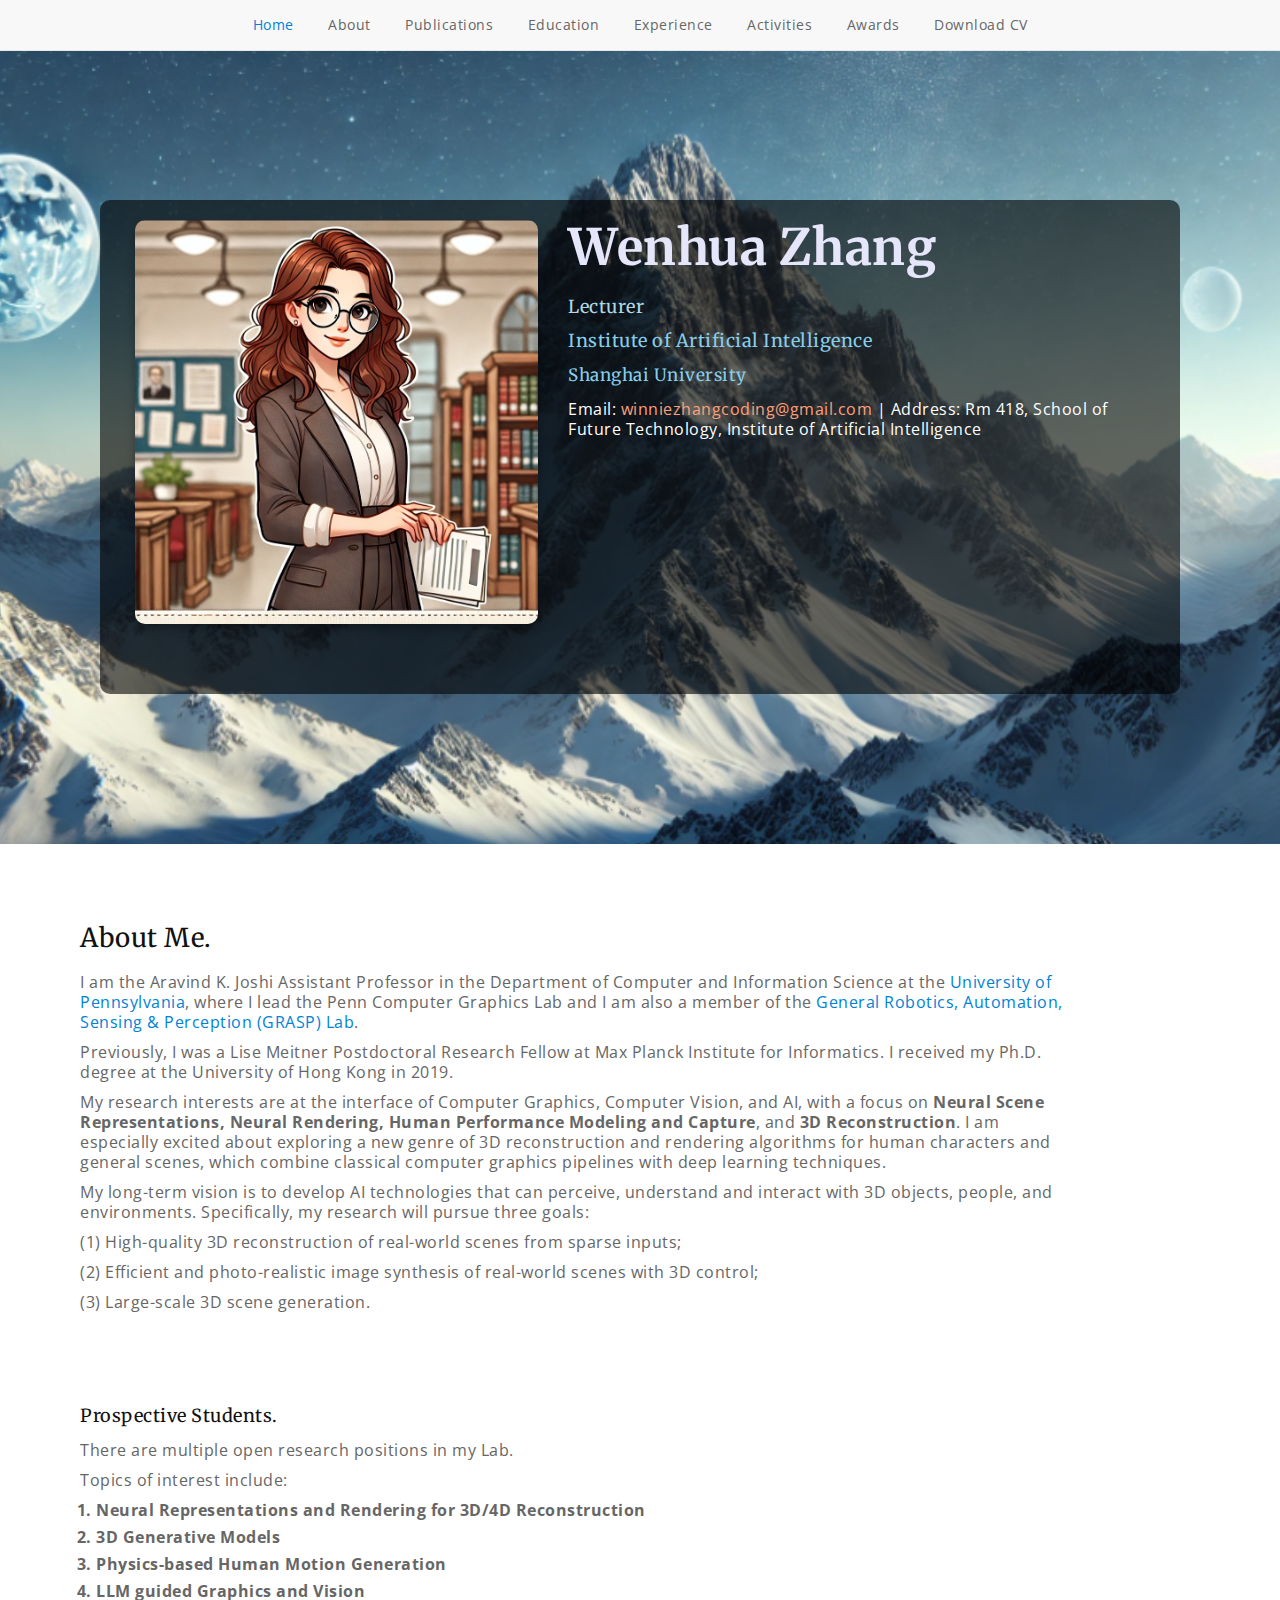
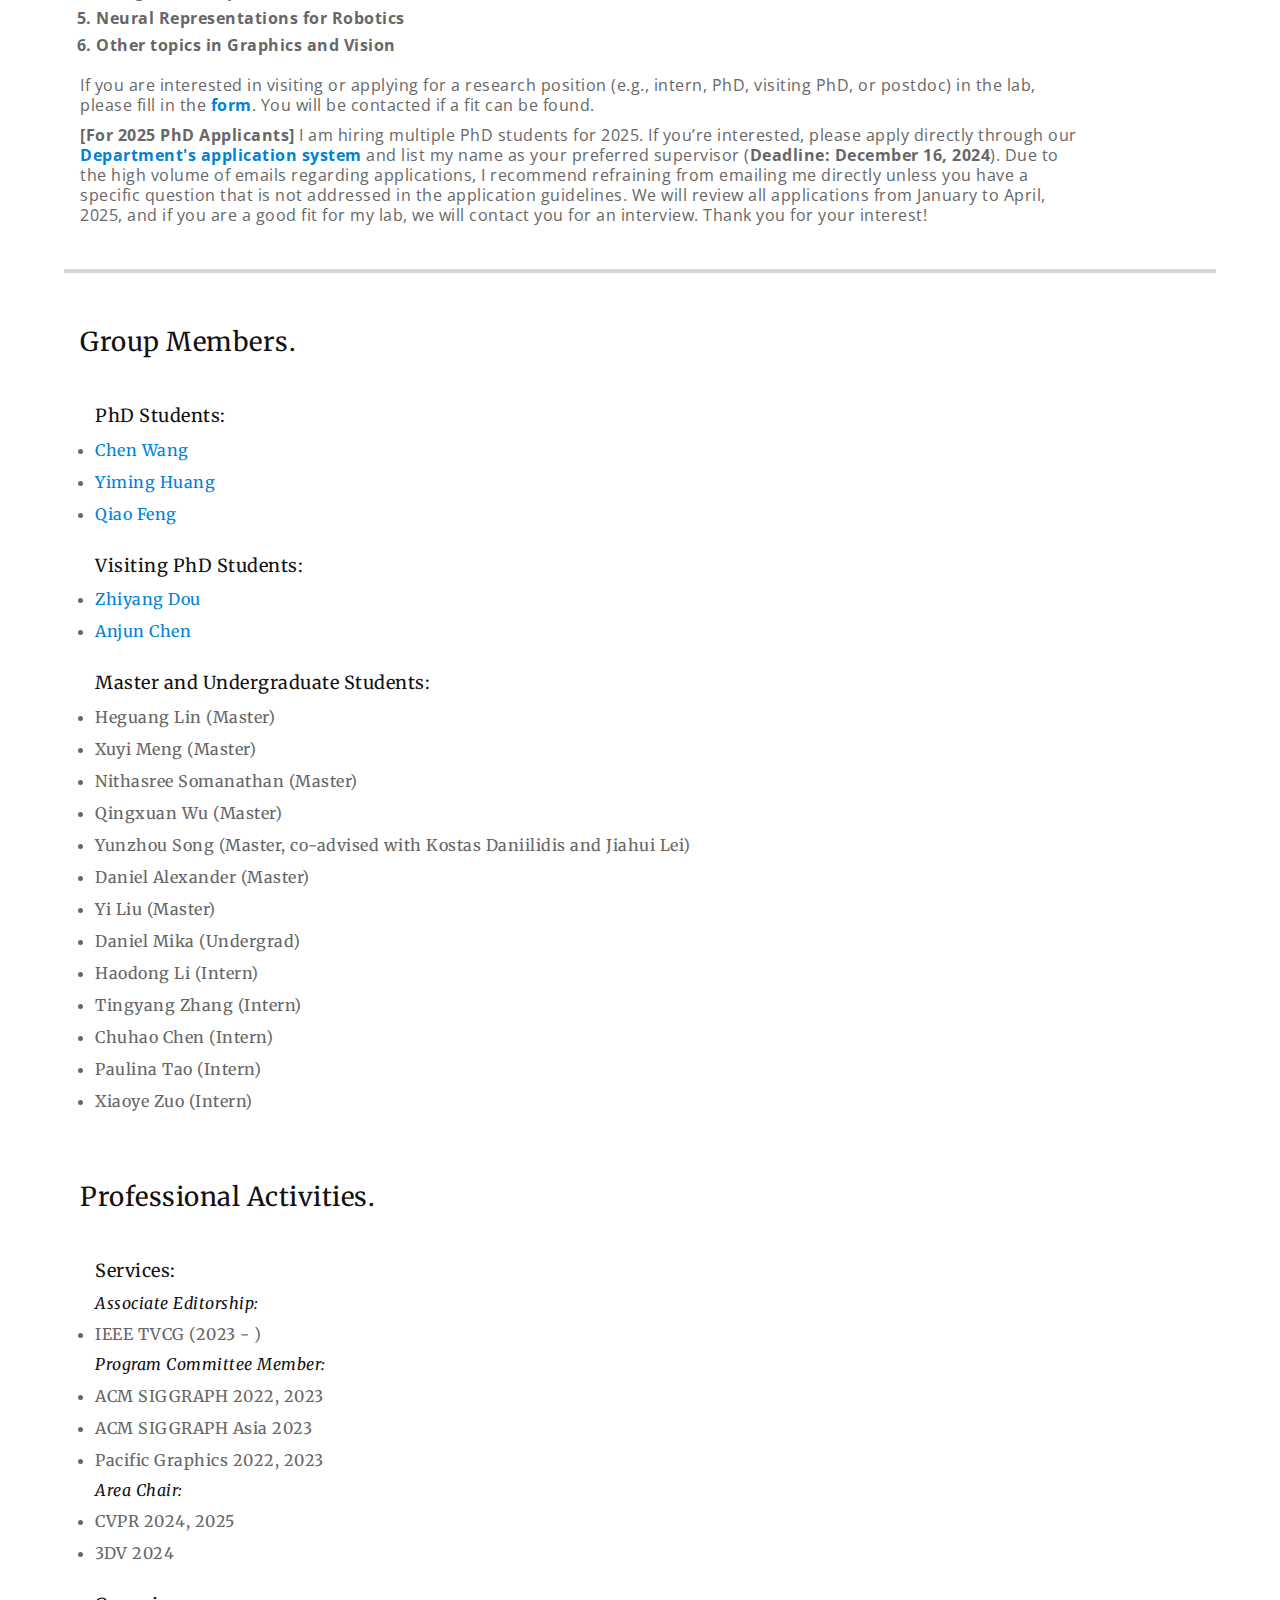
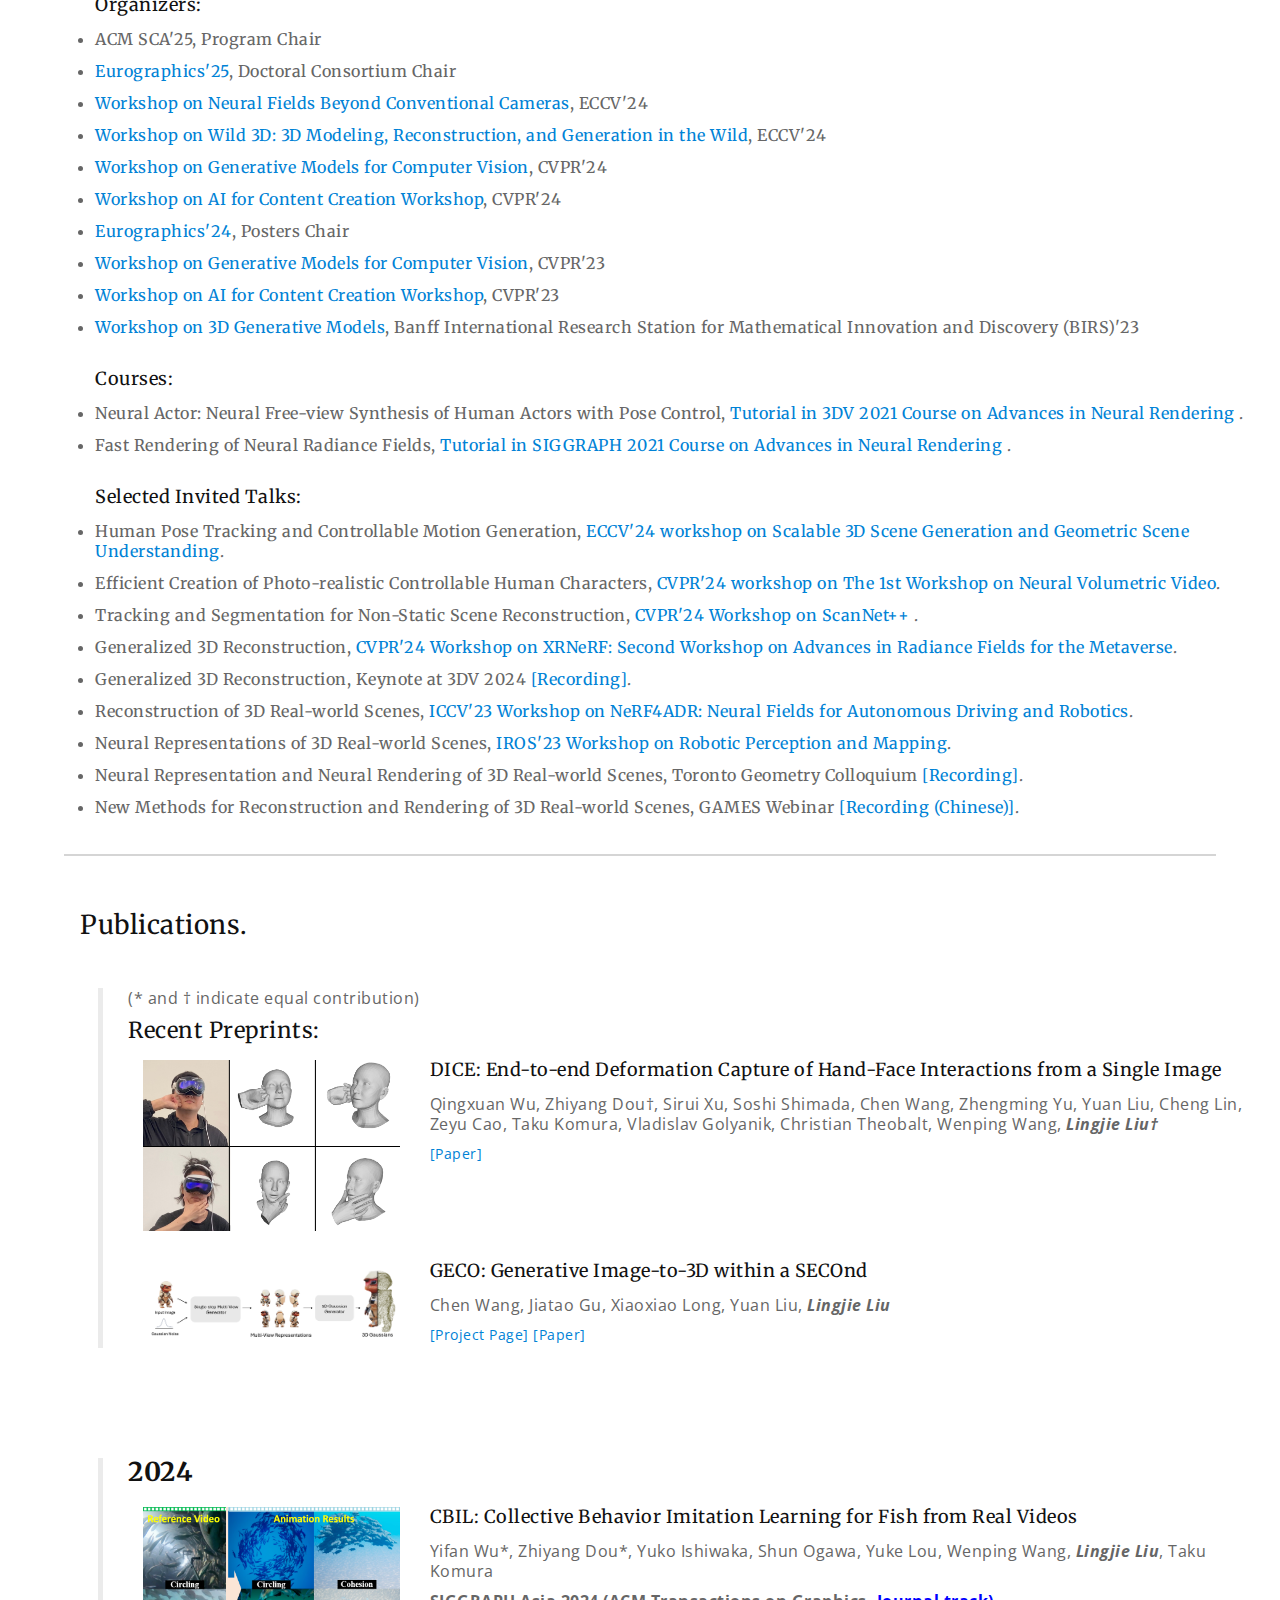
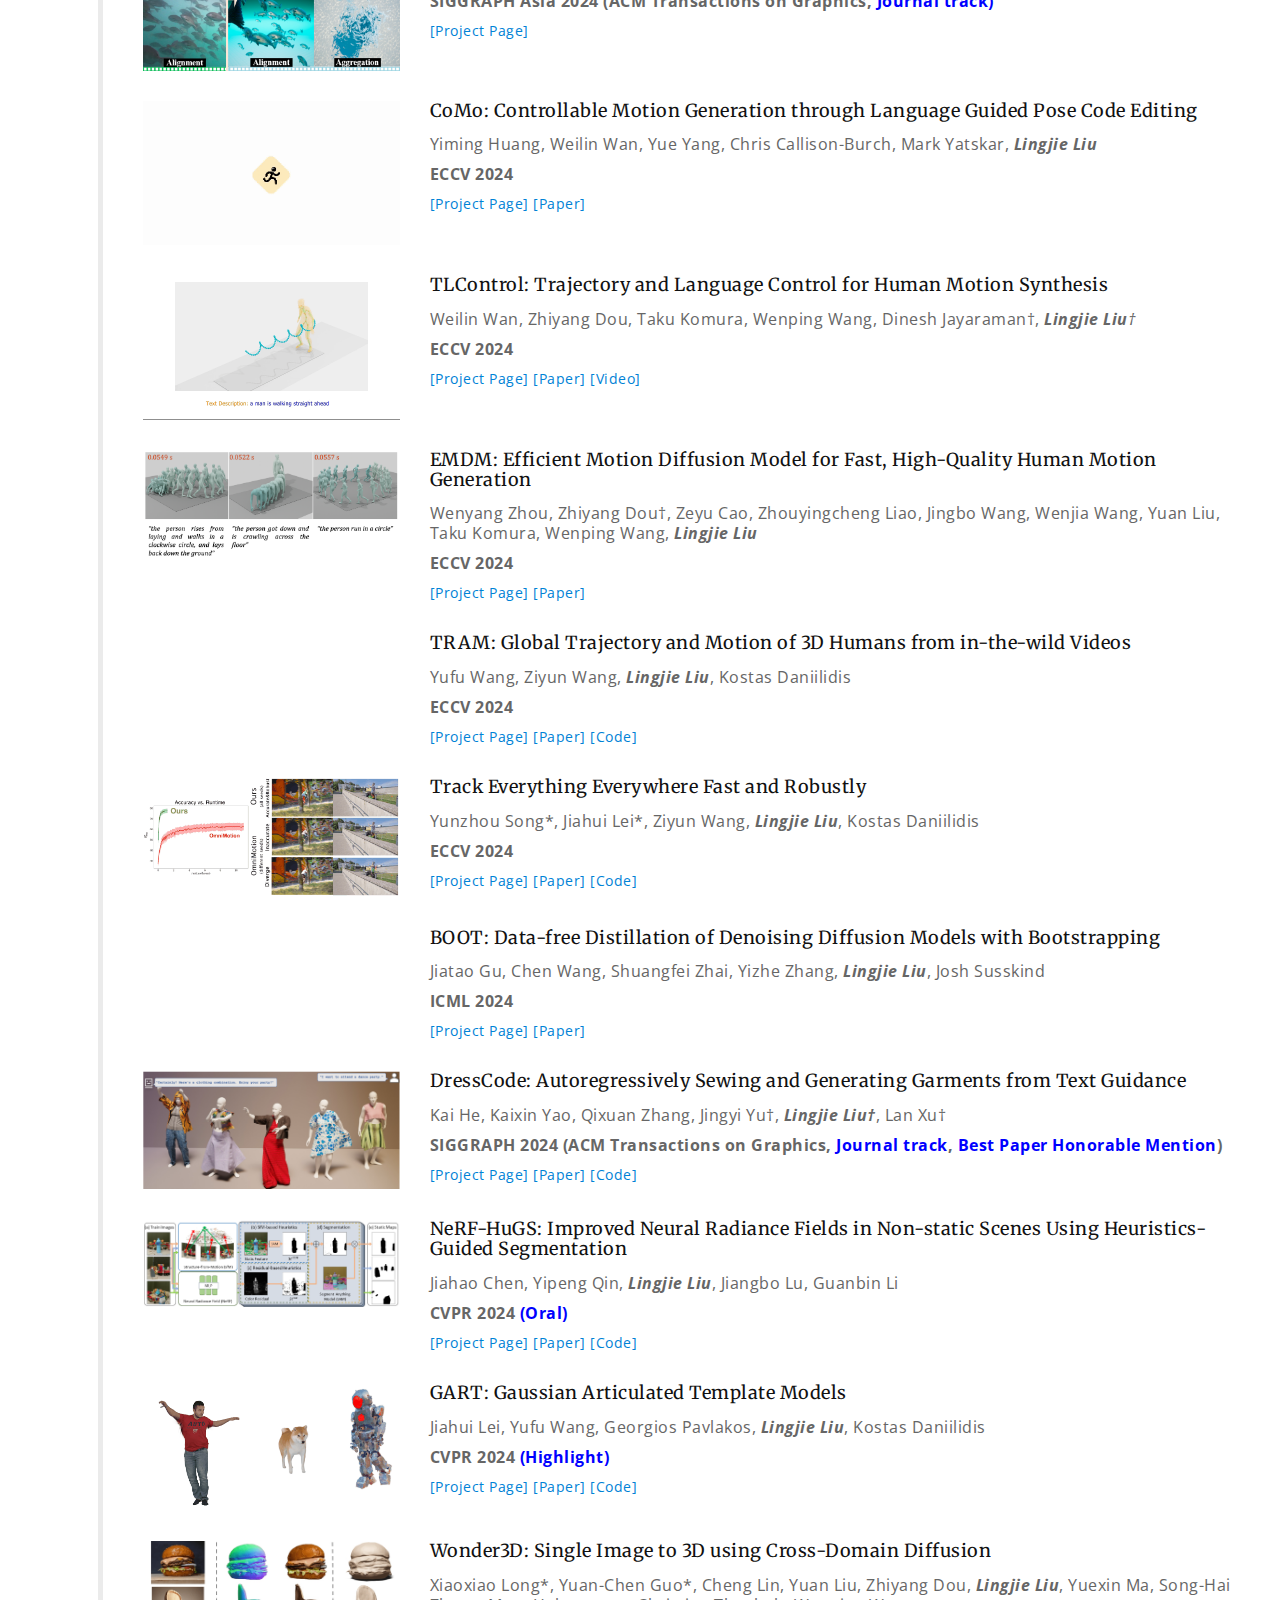
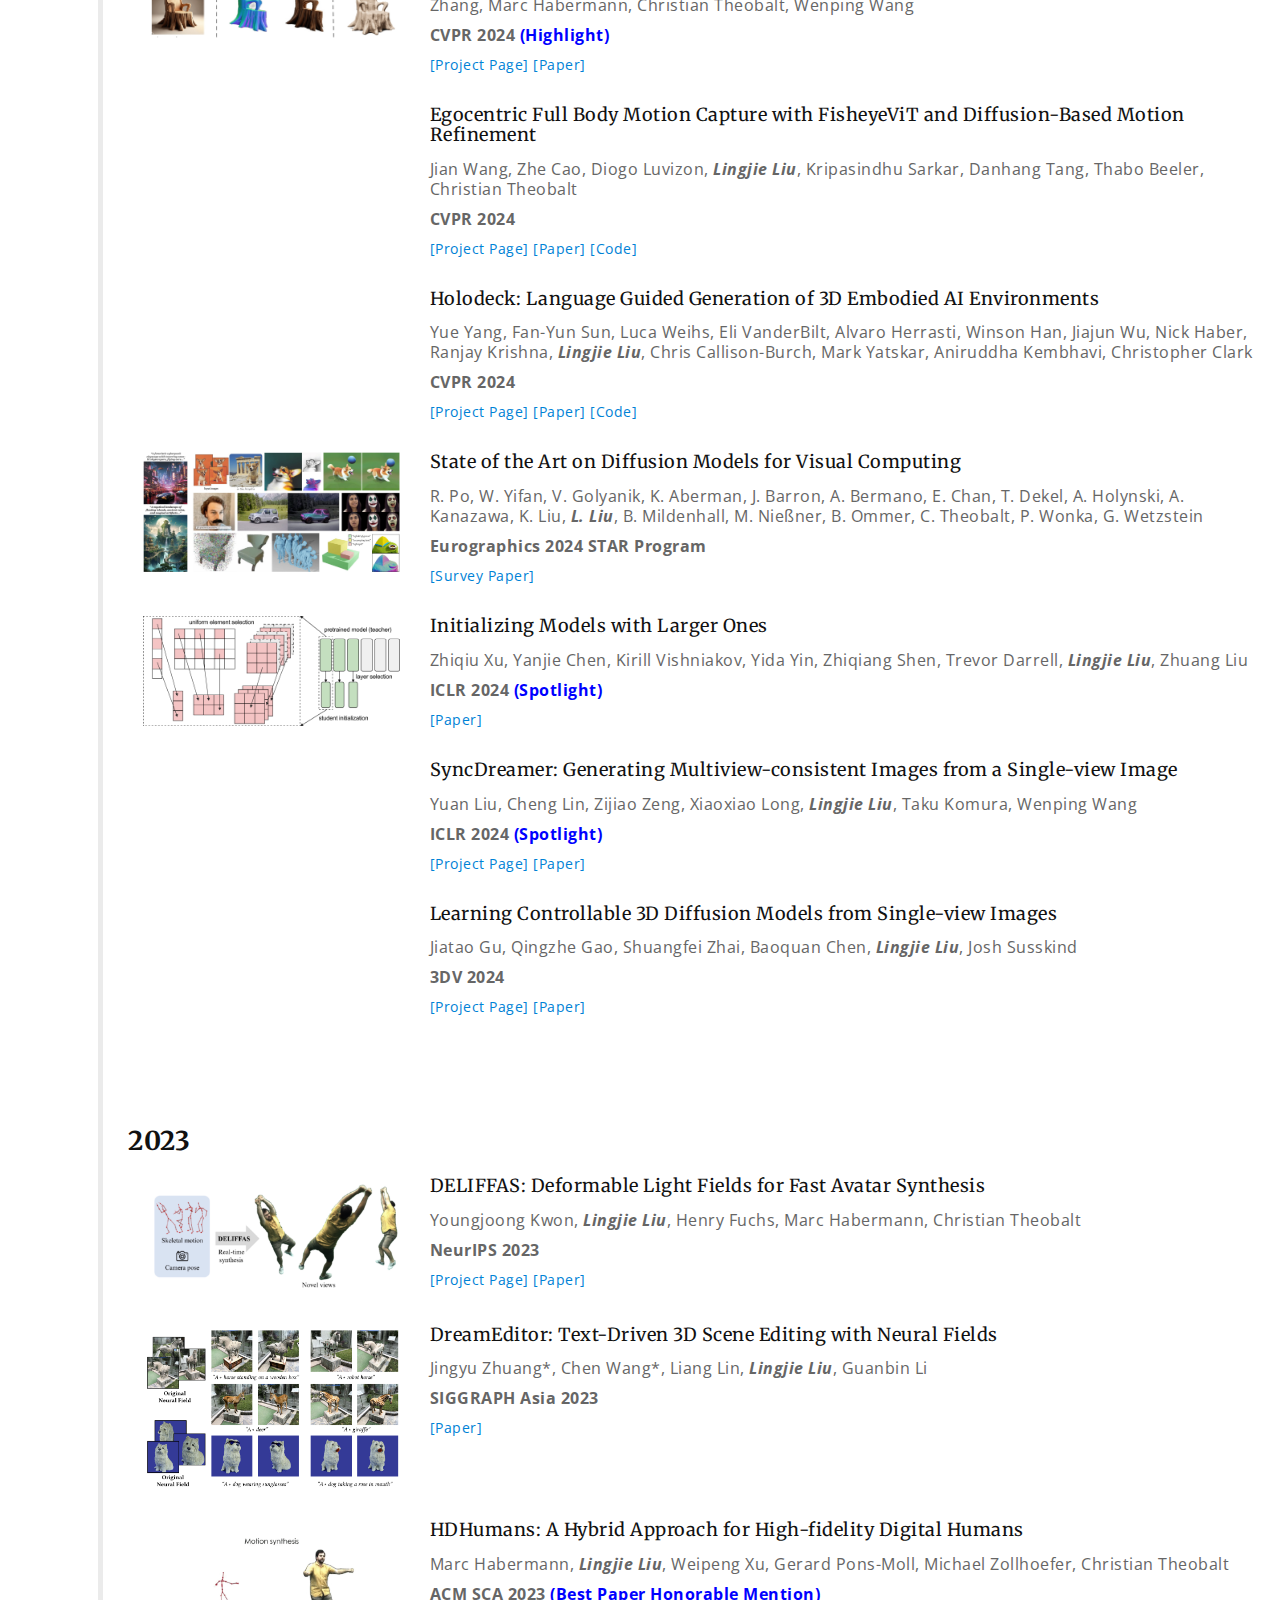
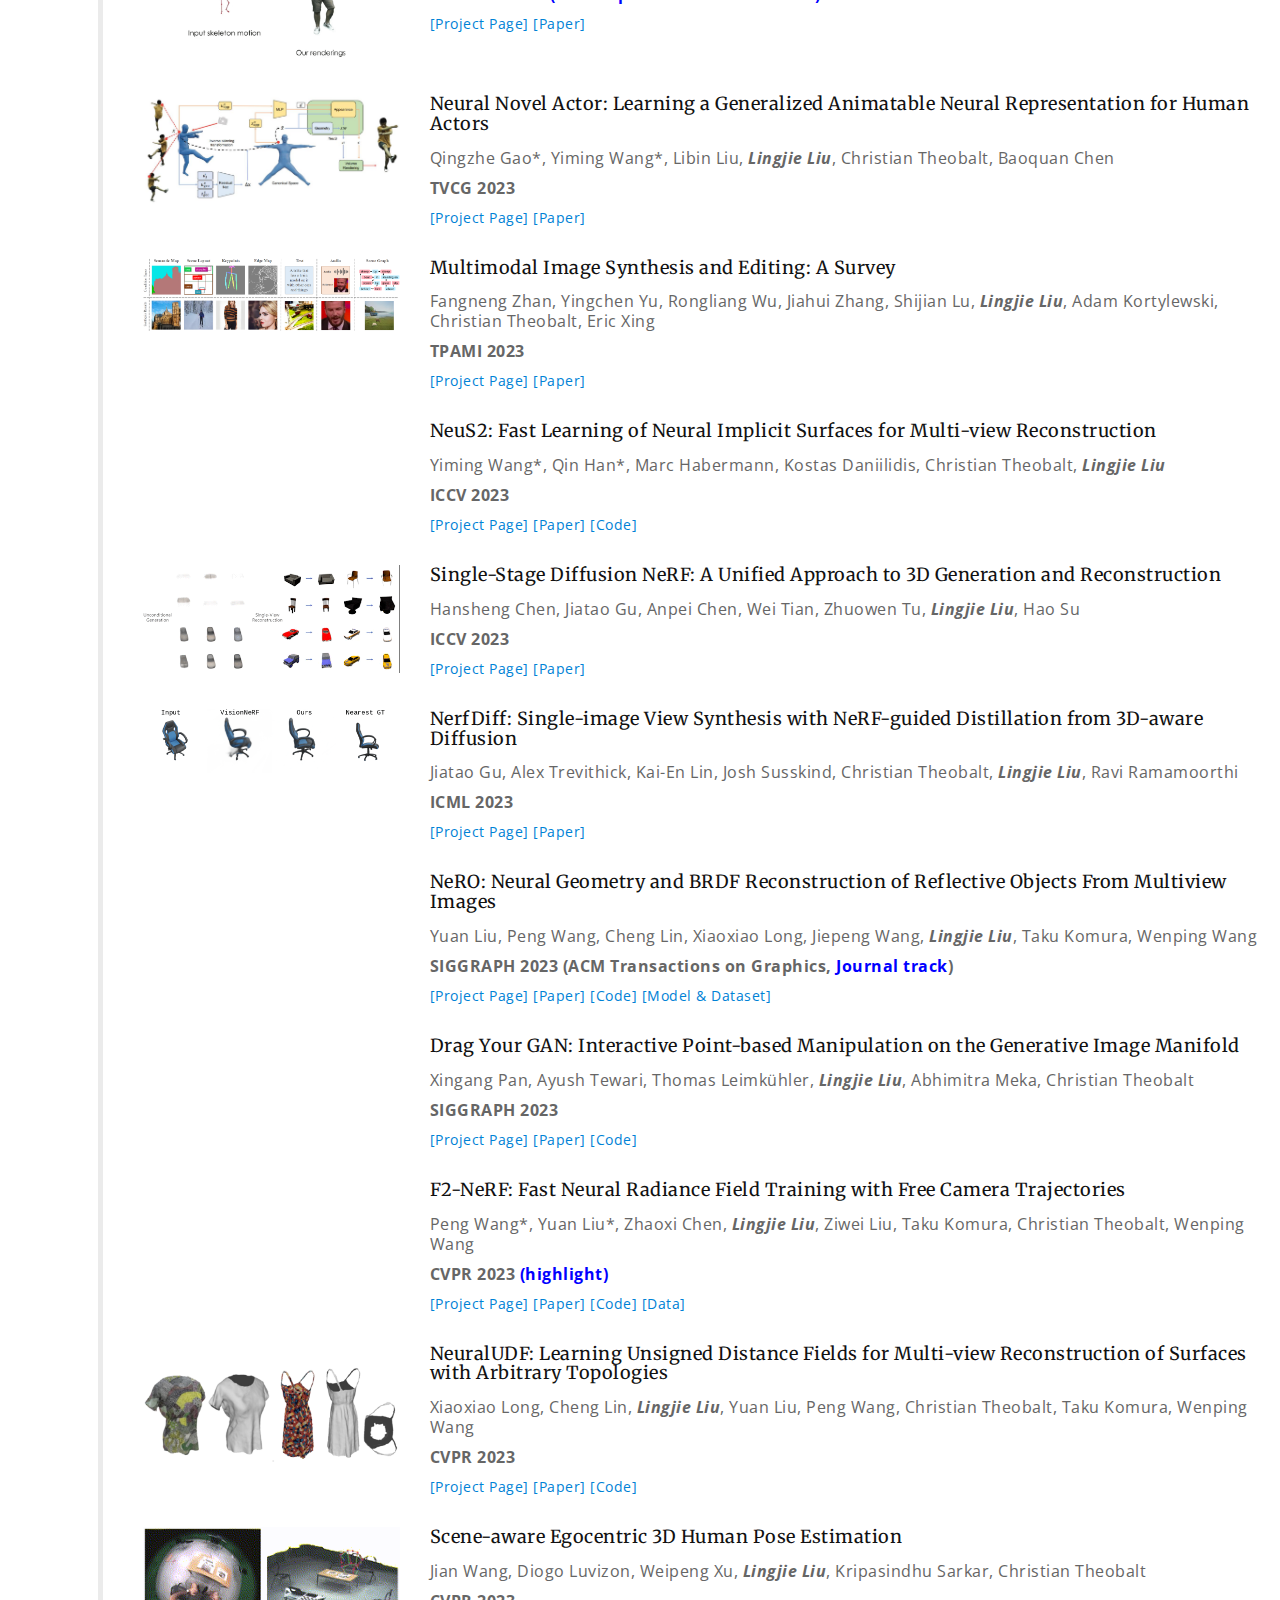
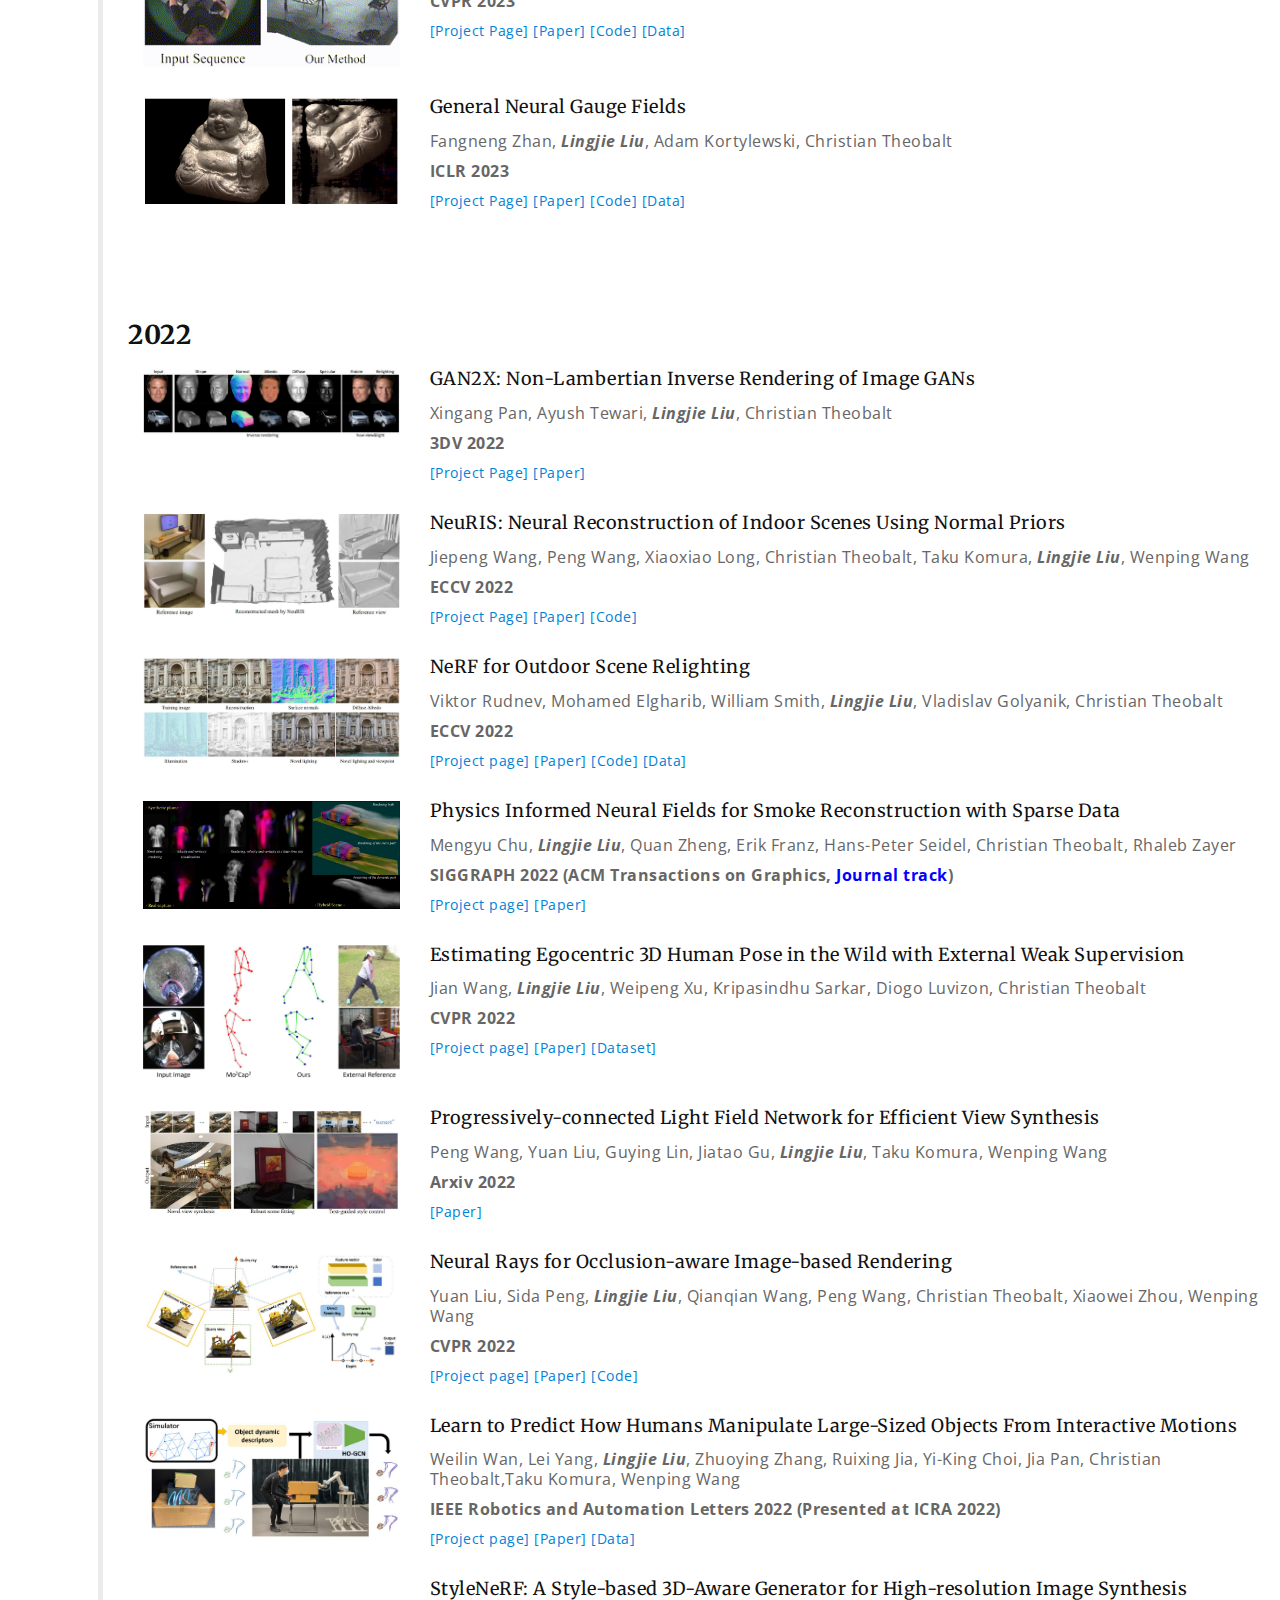
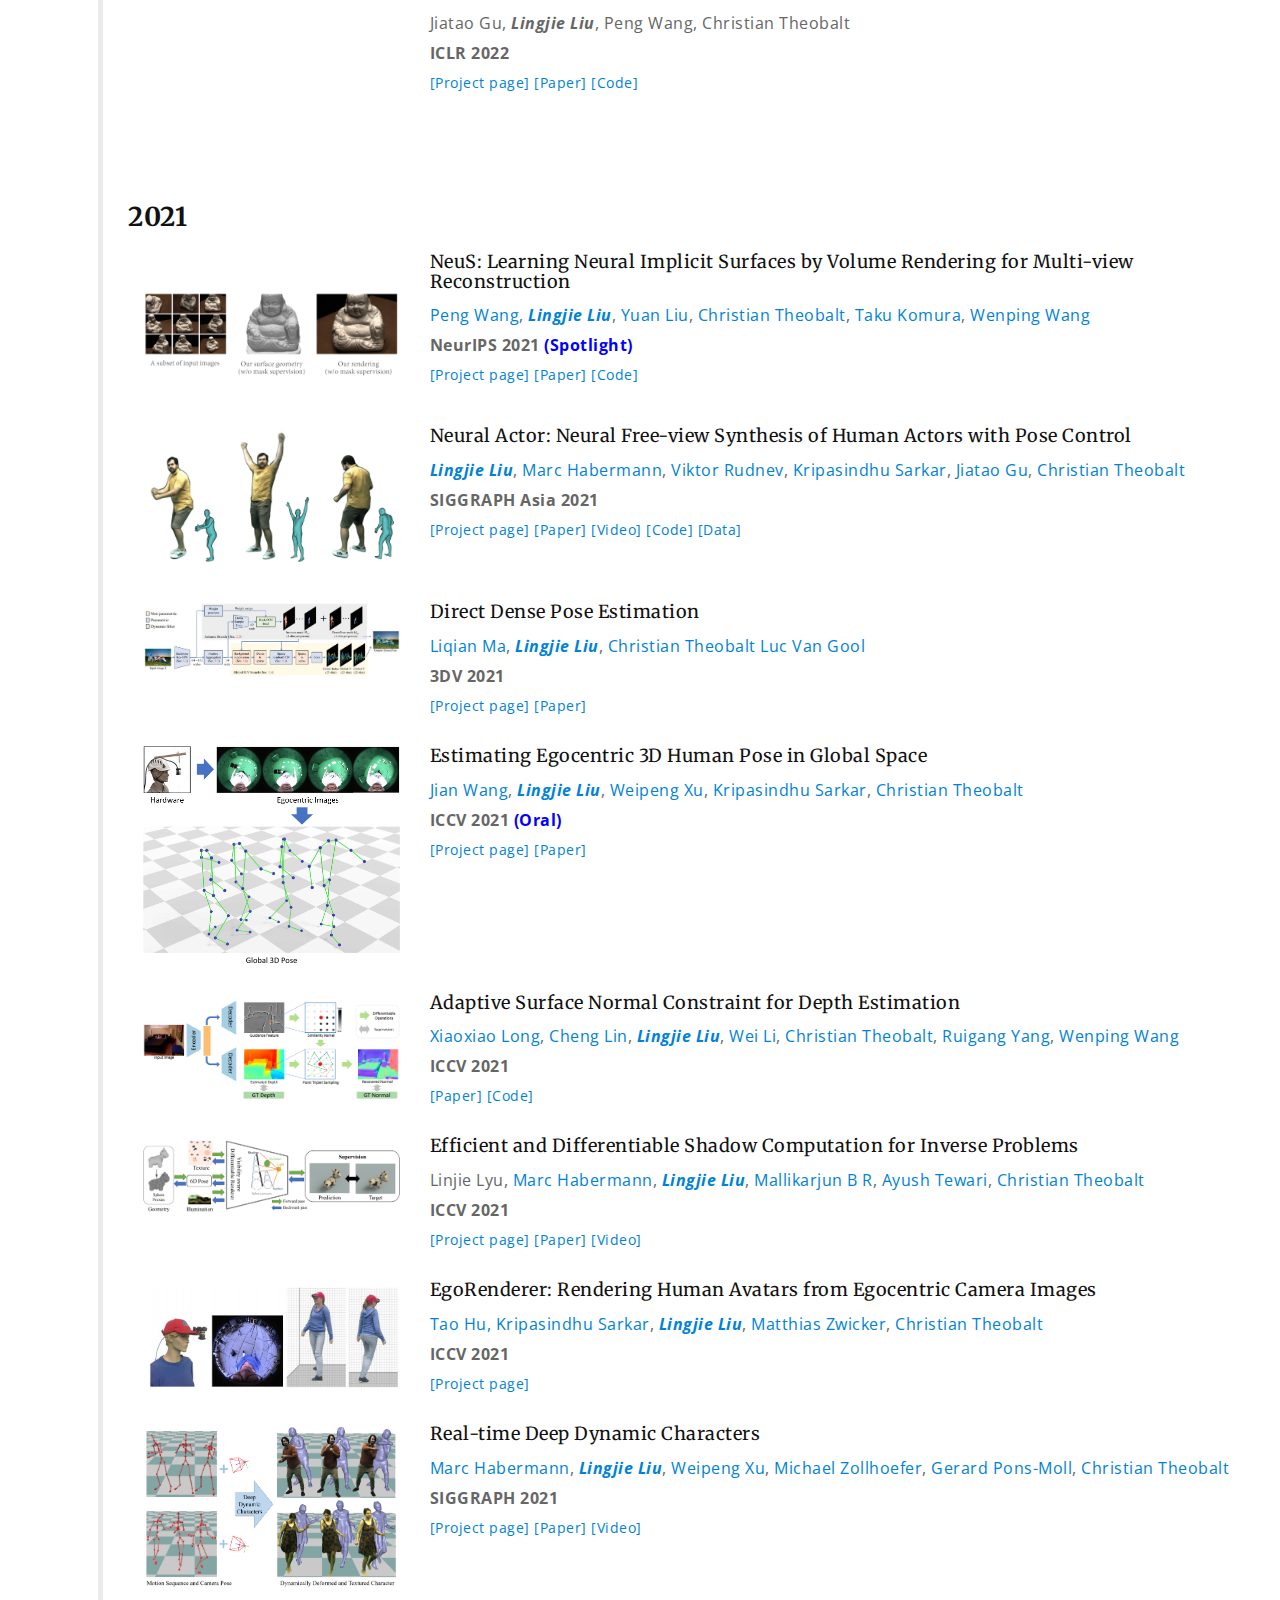
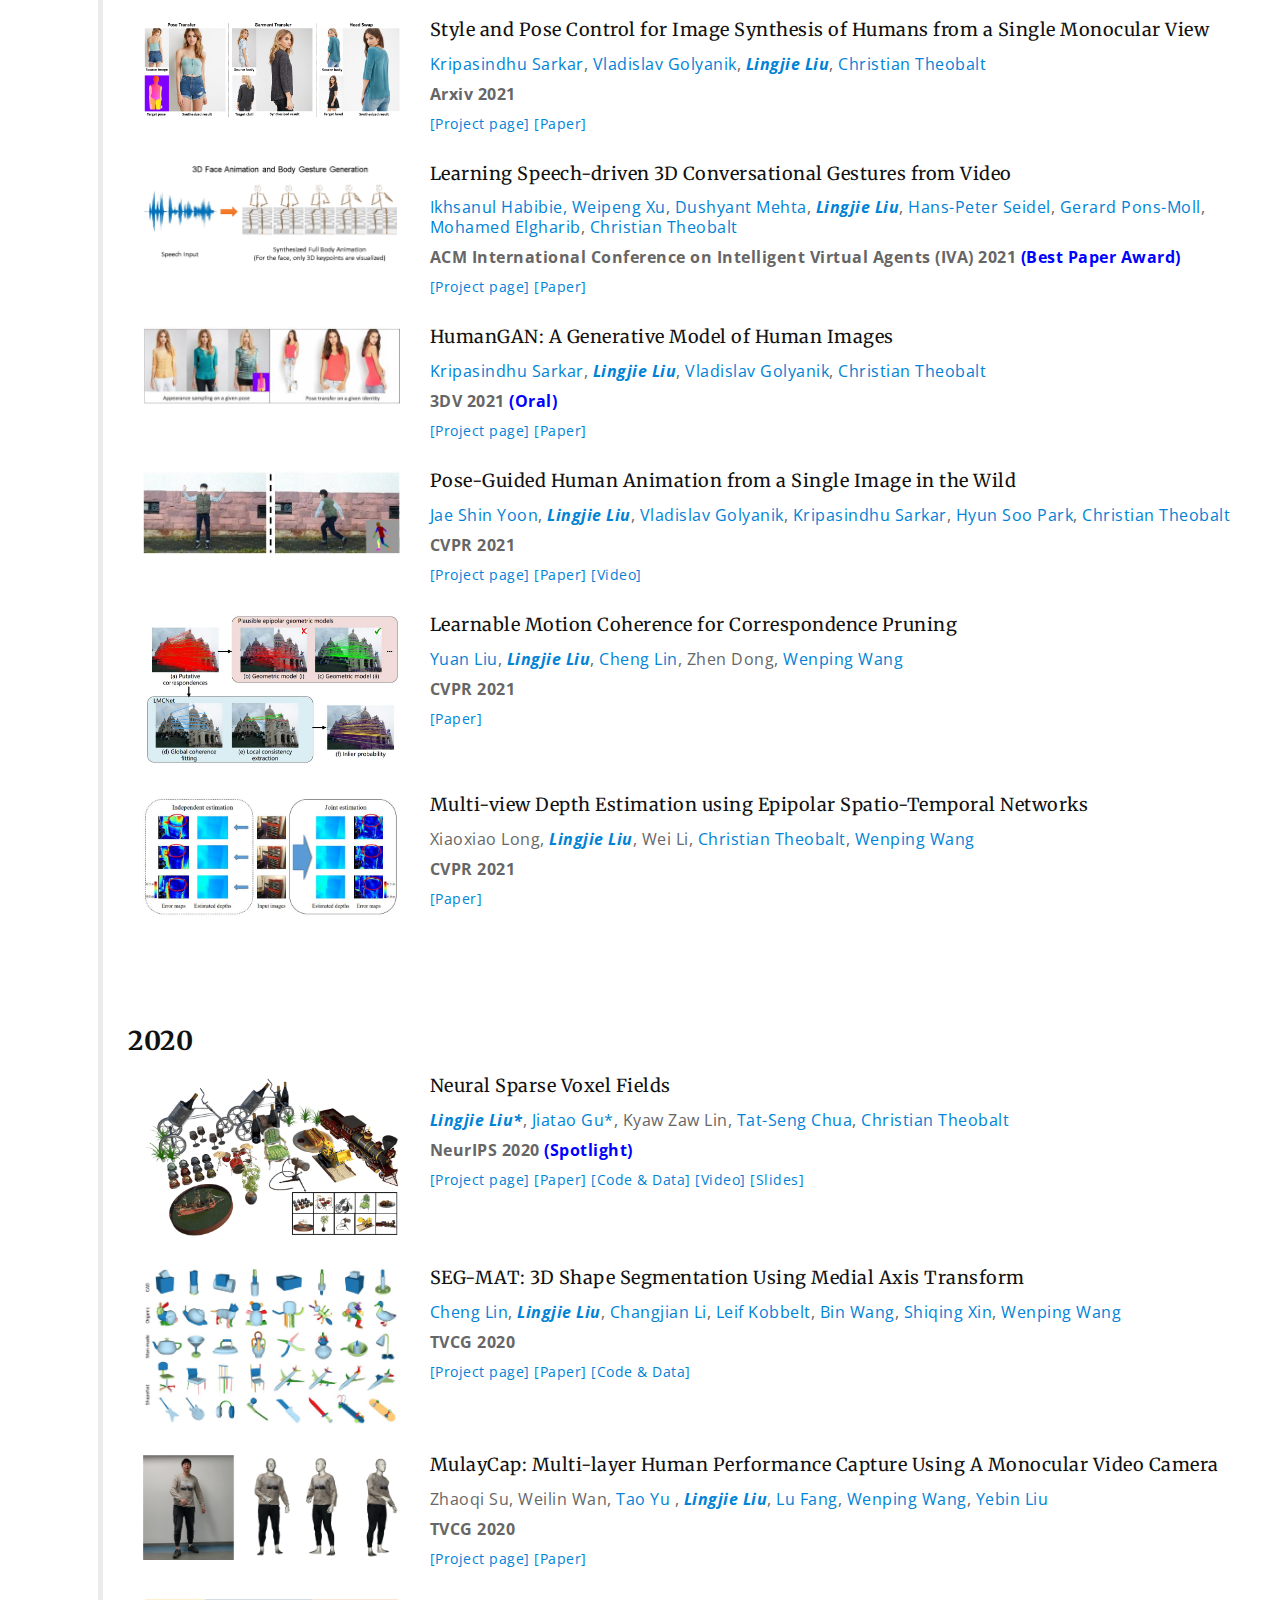
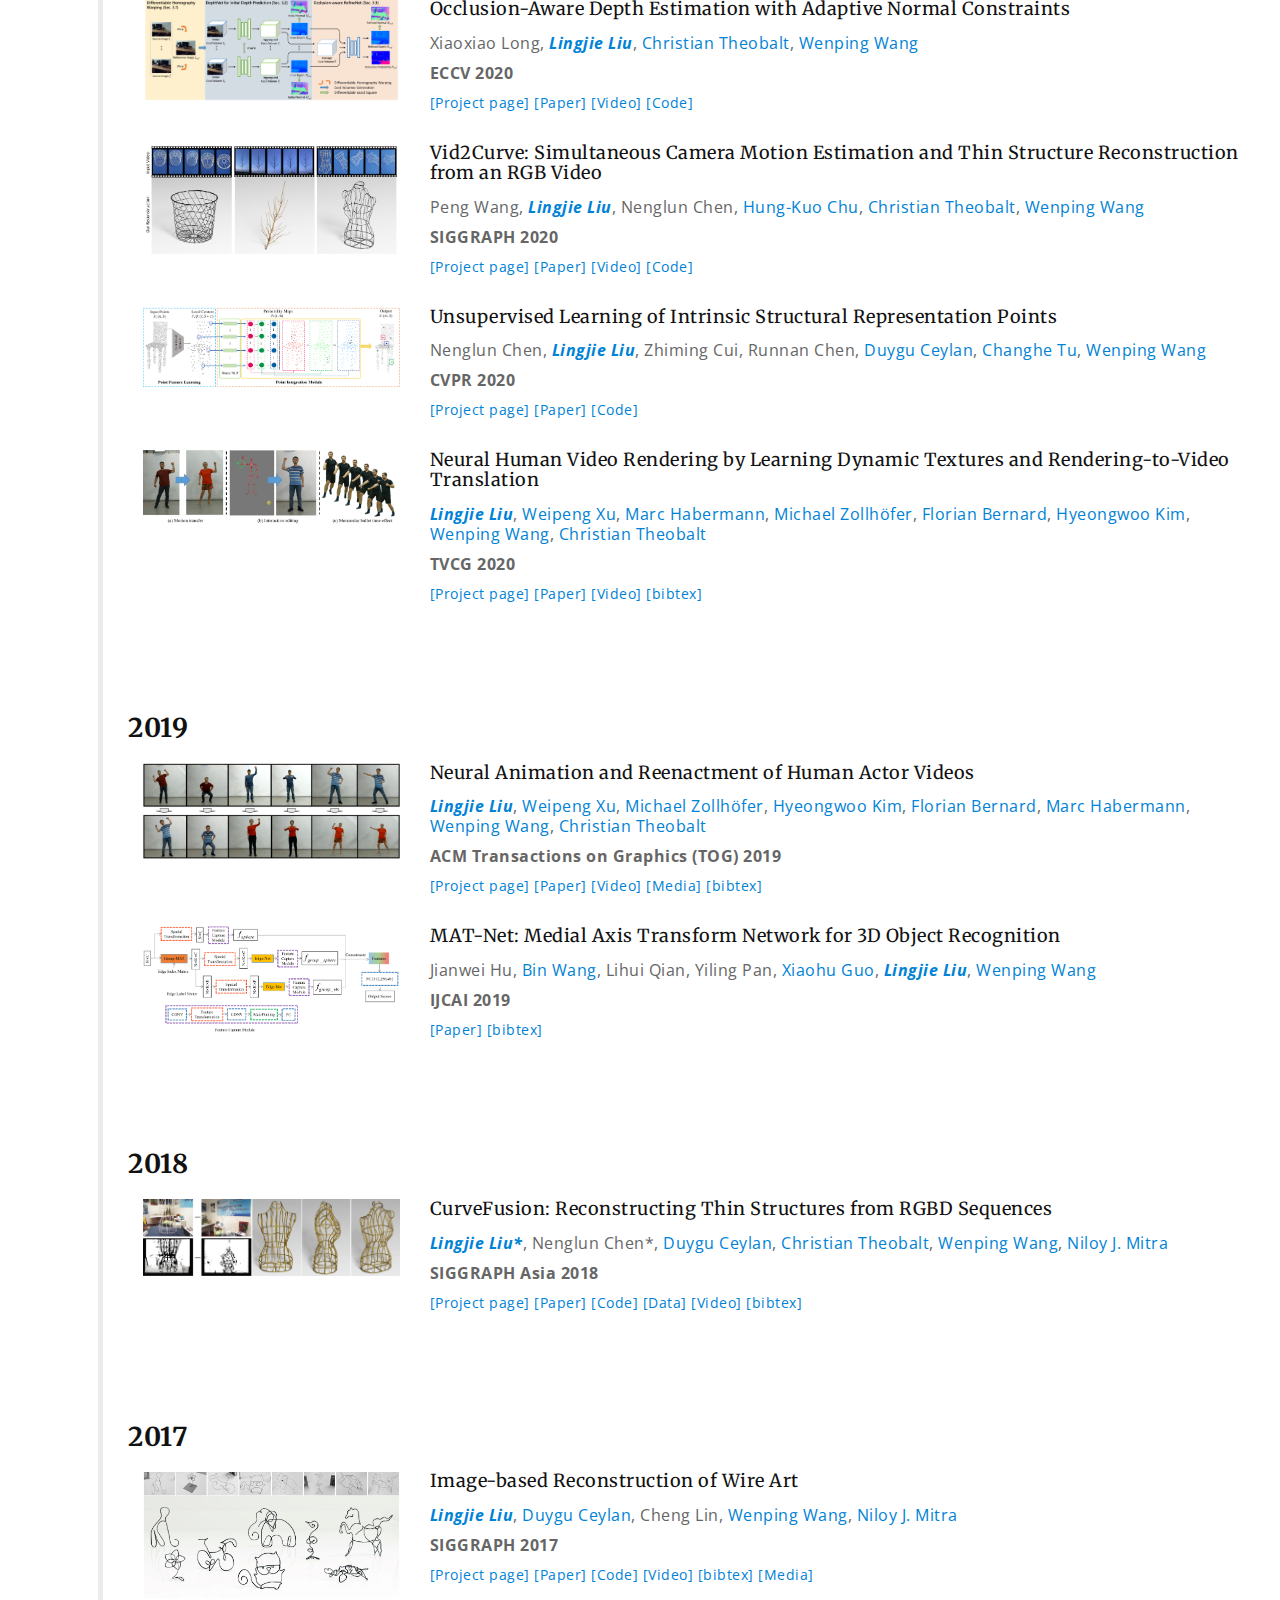
==== commit 567ed8be: "Update index.html" ====
--- a/index.html
+++ b/index.html
@@ -114,21 +114,21 @@
     <div class="container">
         <!-- header -->
         <header id="home">
-            <div class="header-content">
+            <div class="header-content" style="background-color: rgba(0, 0, 0, 0.6); padding: 20px; border-radius: 10px;">
                 <div class="row">
                     <div class="col-sm-5">
-                        <img src="images/teacher/Daily_life_picture.png">
+                        <img src="images/teacher/Daily_life_picture.png" alt="Wenhua Zhang" style="border-radius: 10px; box-shadow: 0px 4px 10px rgba(0, 0, 0, 0.3);">
                     </div>
-                    <div class="col-sm-7">
-                        <h2>Wenhua Zhang</h2>
-                        <h5> Lecturer </h5>
+                    <div class="col-sm-7" style="color: #ffffff;">
+                        <h2 style="color: #E6E6FA; font-weight: bold;">Wenhua Zhang</h2>
+                        <h5 style="color: #ADD8E6; margin-top: 10px;"> Lecturer </h5>
 						<h5>
-                            <a href="https://ai.shu.edu.cn/index.htm" target="_blank">Institute of Artificial Intelligence</a>
+                            <a href="https://ai.shu.edu.cn/index.htm" target="_blank" style="color: #87CEEB; text-decoration: none;">Institute of Artificial Intelligence</a>
                         </h5>
 						<h5> 
-                            <a href="https://www.shu.edu.cn/" target="_blank" style="font-size: 17px">Shanghai University</a>
+                            <a href="https://www.shu.edu.cn/" target="_blank" style="color: #87CEEB; font-size: 17px; text-decoration: none;">Shanghai University</a>
                         </h5>
-                        <p> Email: winniezhangcoding@gmail.com | Address: Rm 418, School of Future Technology, Institute of Artificial Intelligence </p>
+                        <p style="margin-top: 15px; font-size: 16px;"> Email: <a href="mailto:winniezhangcoding@gmail.com" style="color: #FFA07A; text-decoration: none;">winniezhangcoding@gmail.com</a> | Address: Rm 418, School of Future Technology, Institute of Artificial Intelligence </p>
 						
                         <!--
                         <p> <a
--- a/css/style.css
+++ b/css/style.css
@@ -1385,7 +1385,7 @@
 }
 
 .main-demo header {
-  background: url("../images/header-bg.jpg");
+  background: url("../images/background/head-bg2.png");
   background-repeat: no-repeat;
   background-size: cover;
   background-position: center;
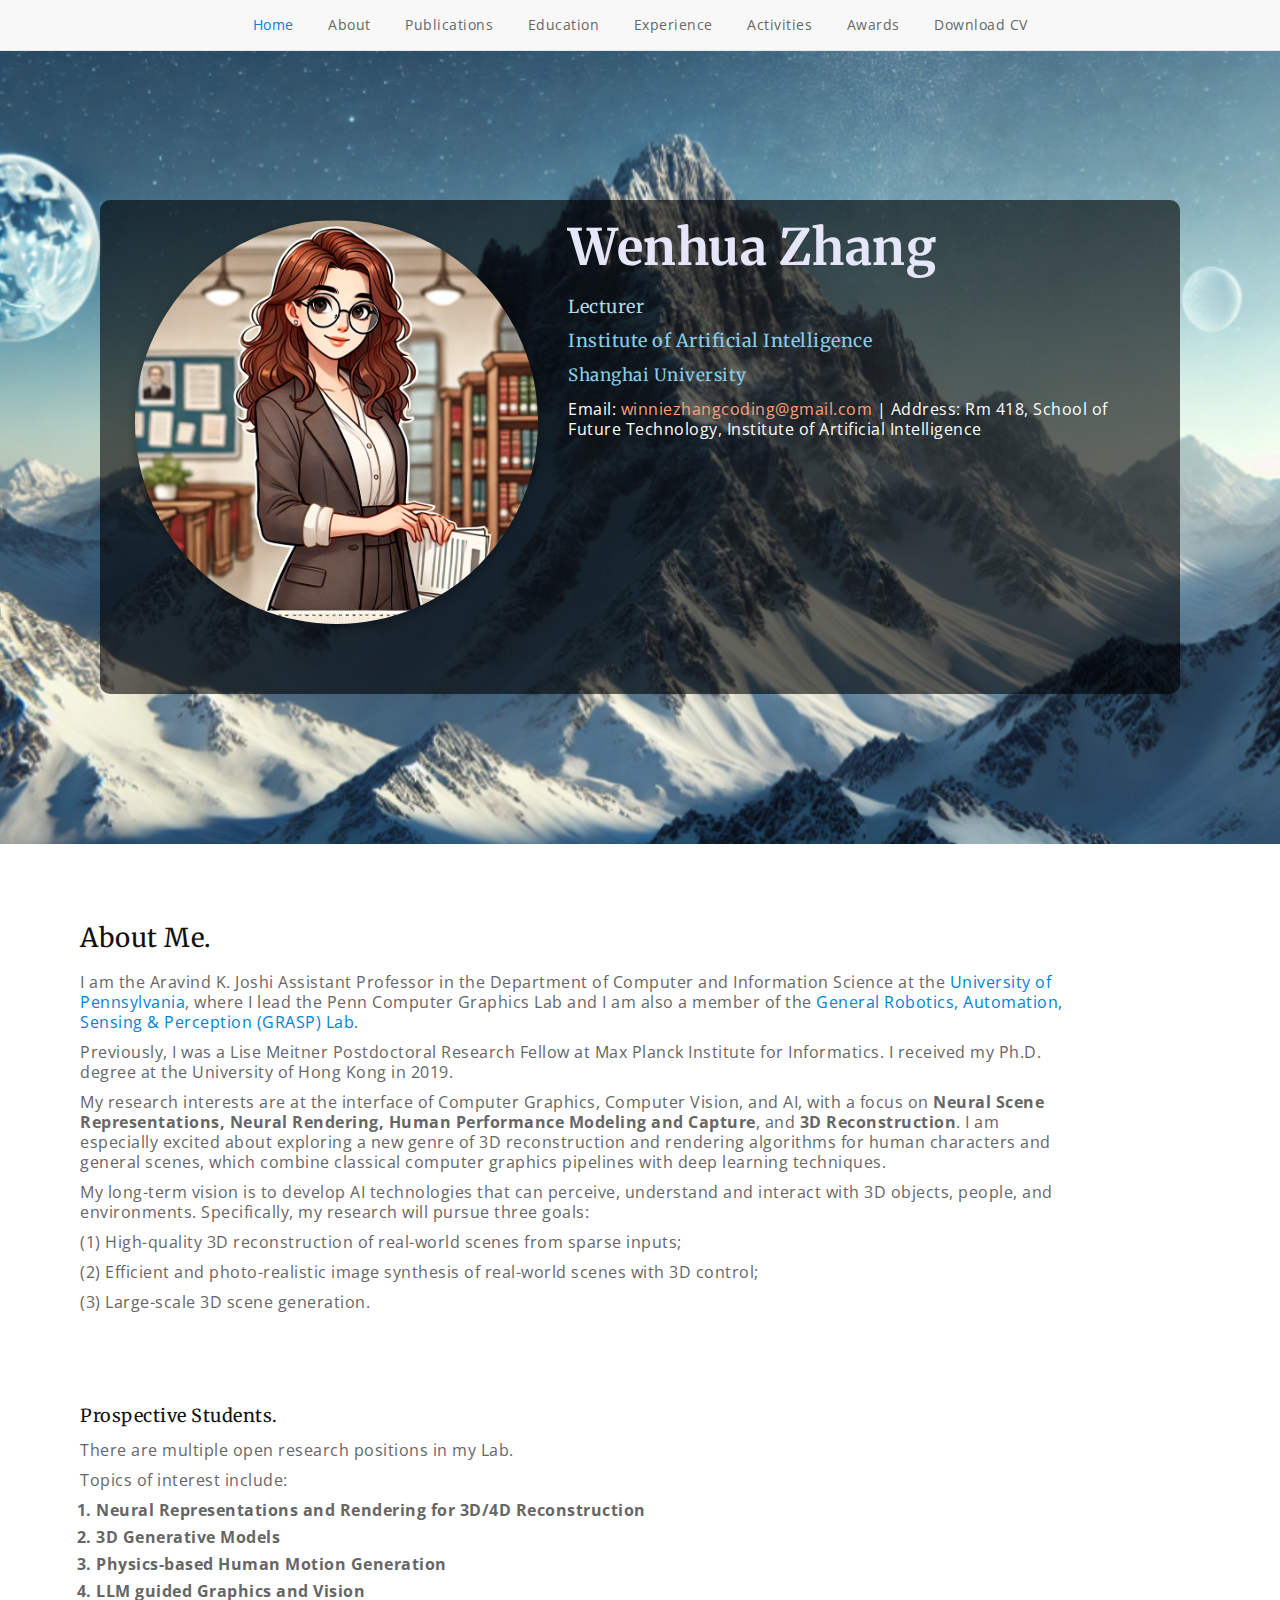
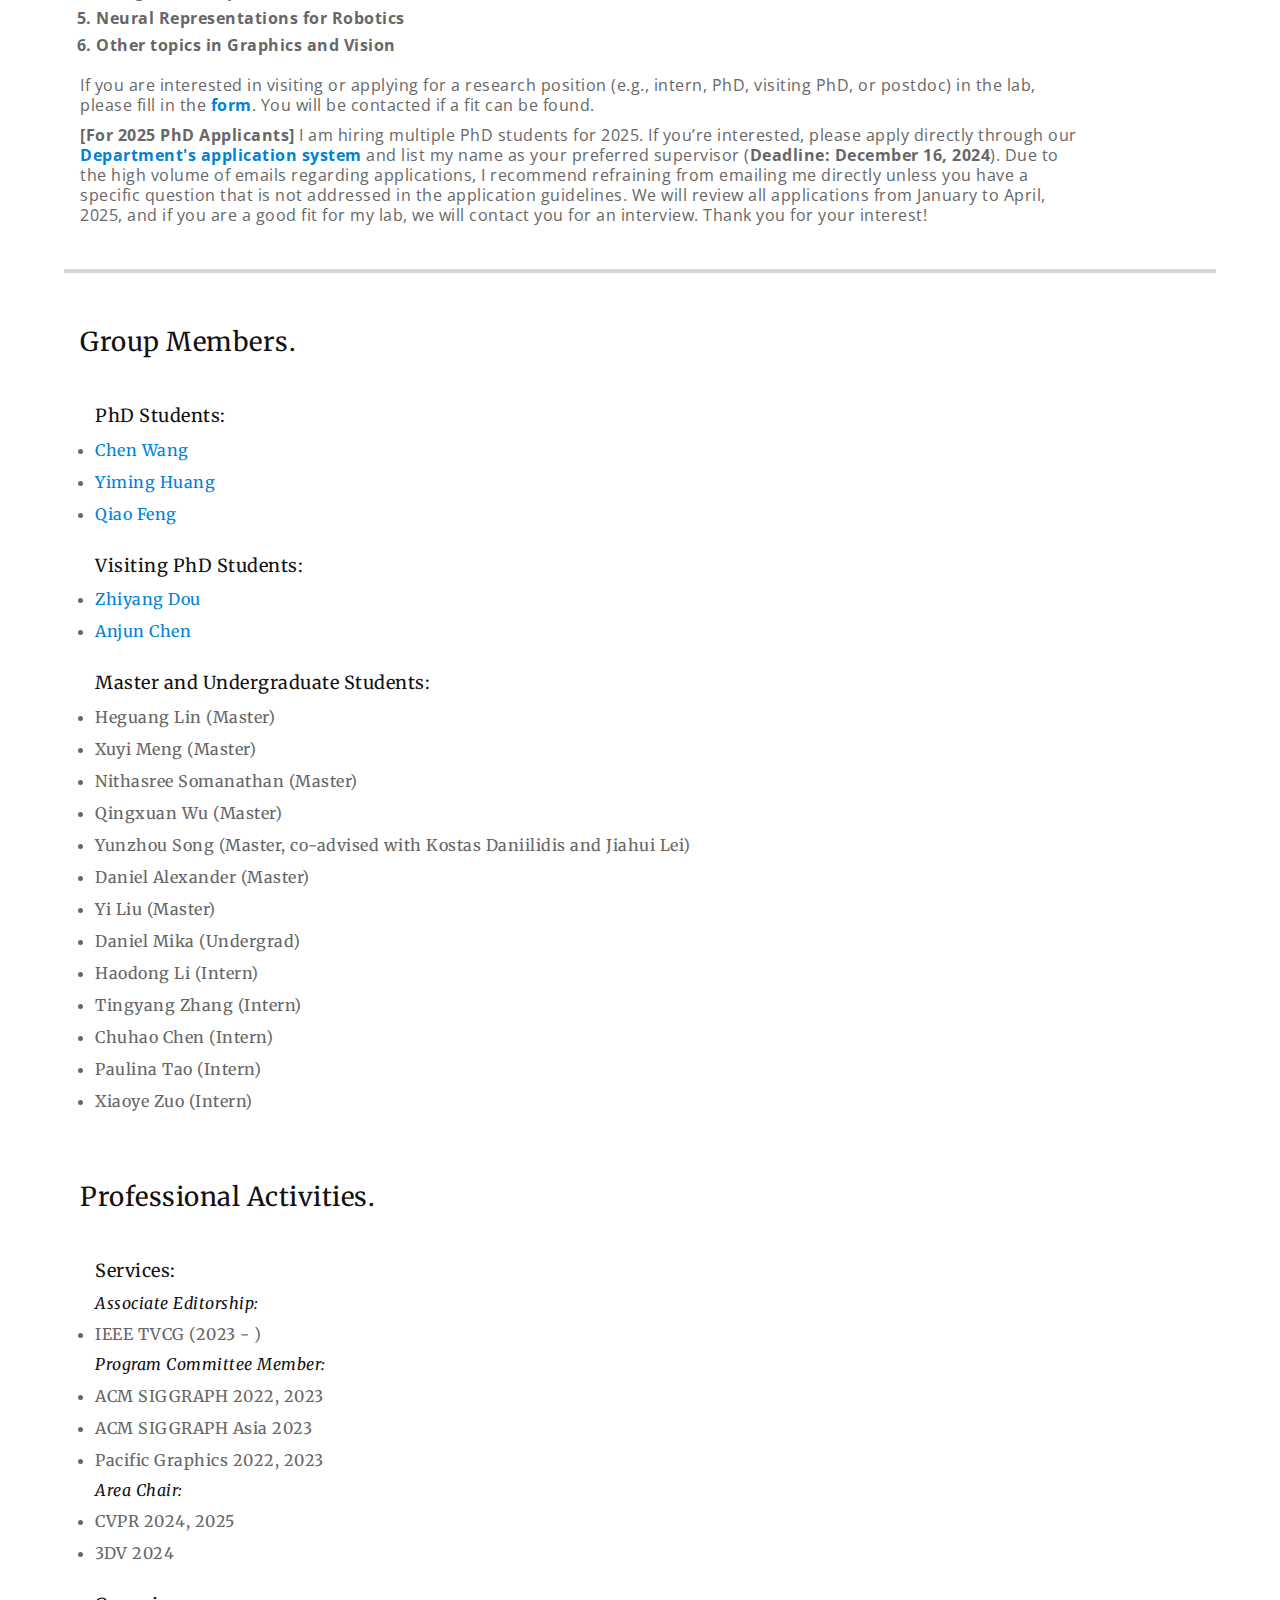
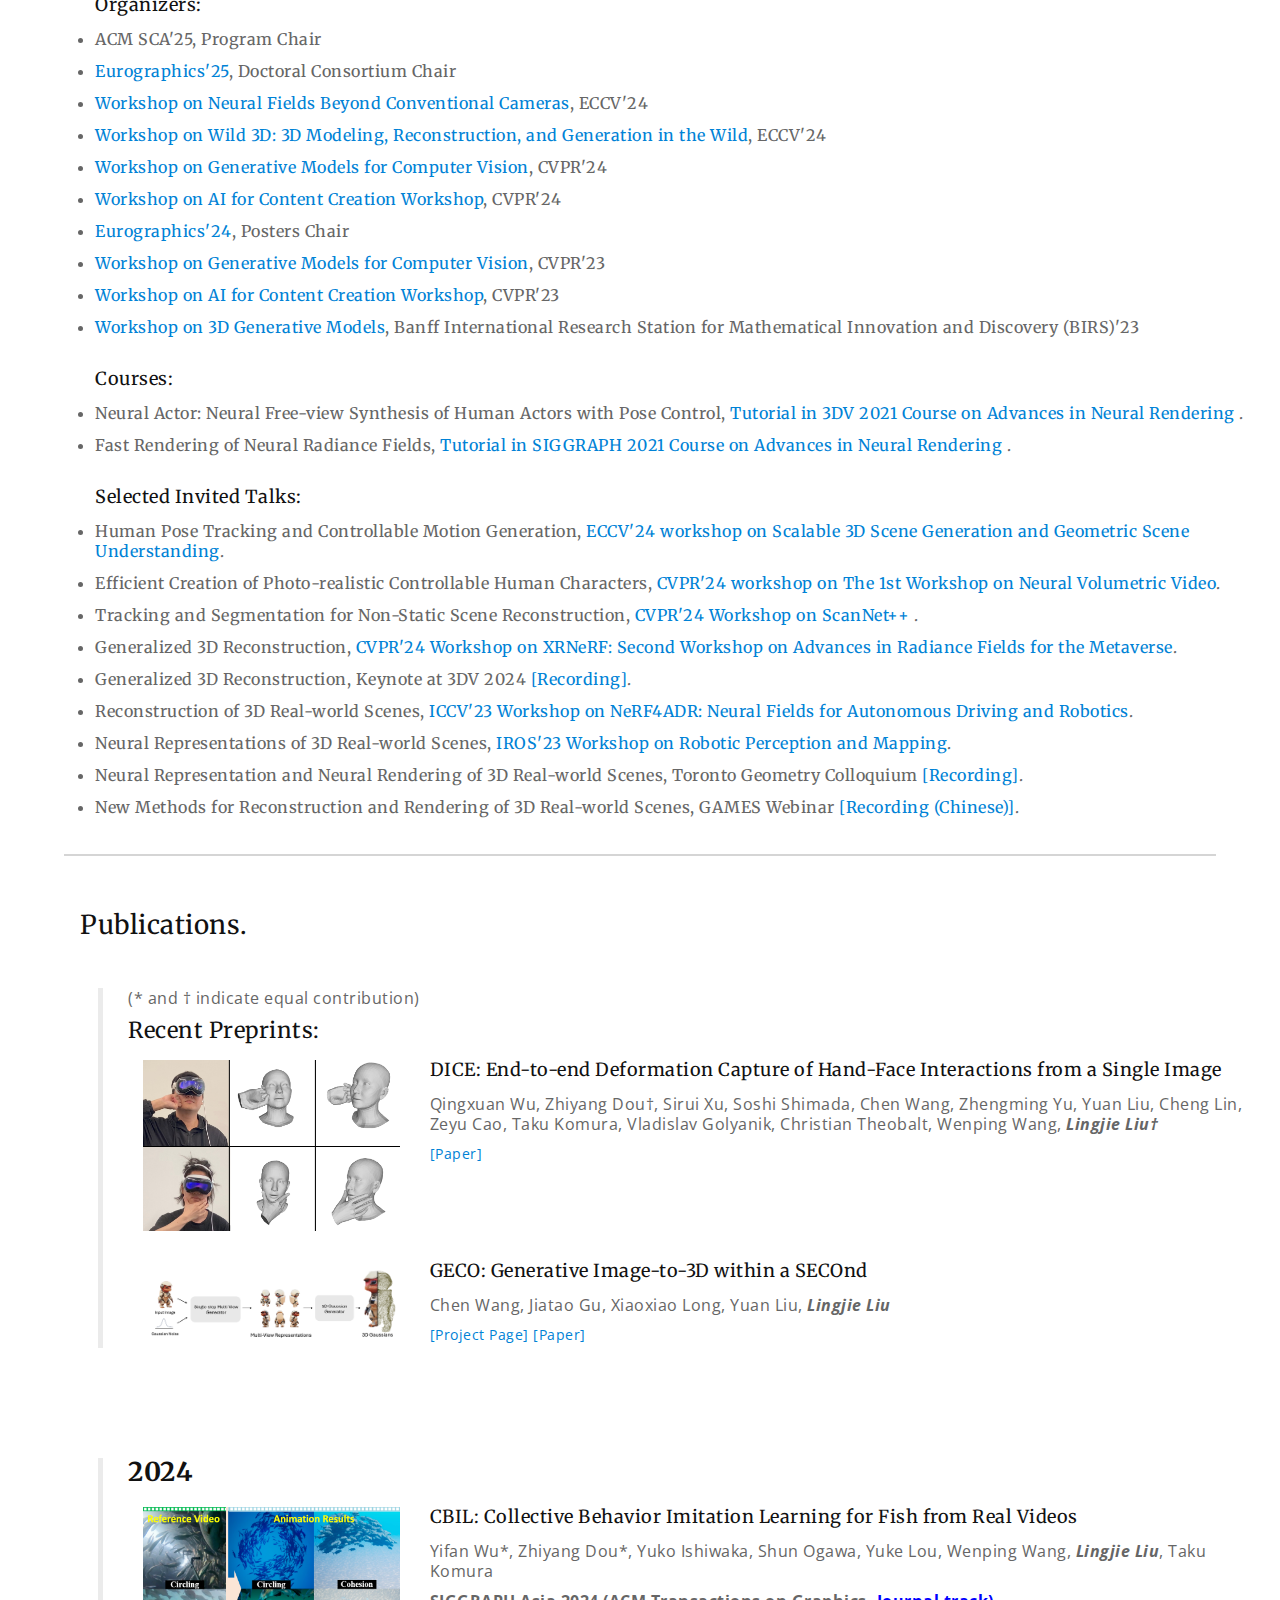
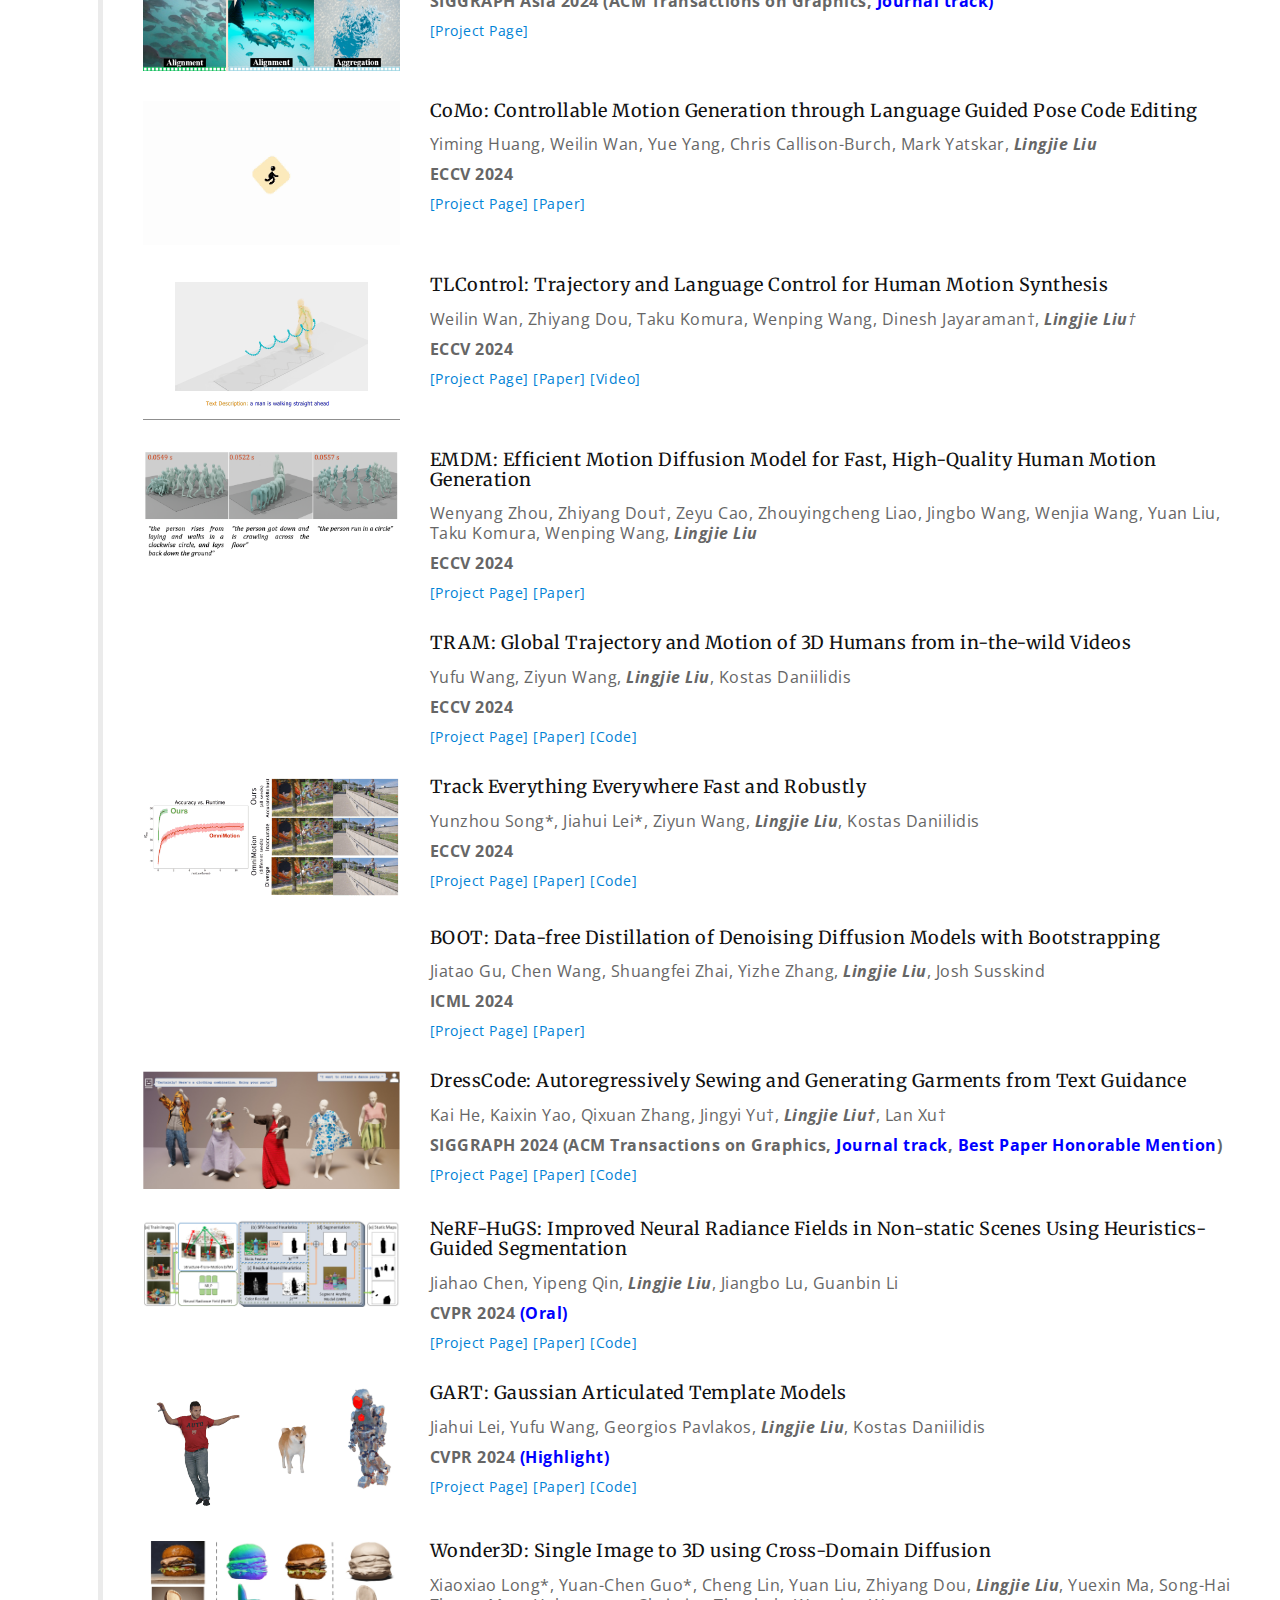
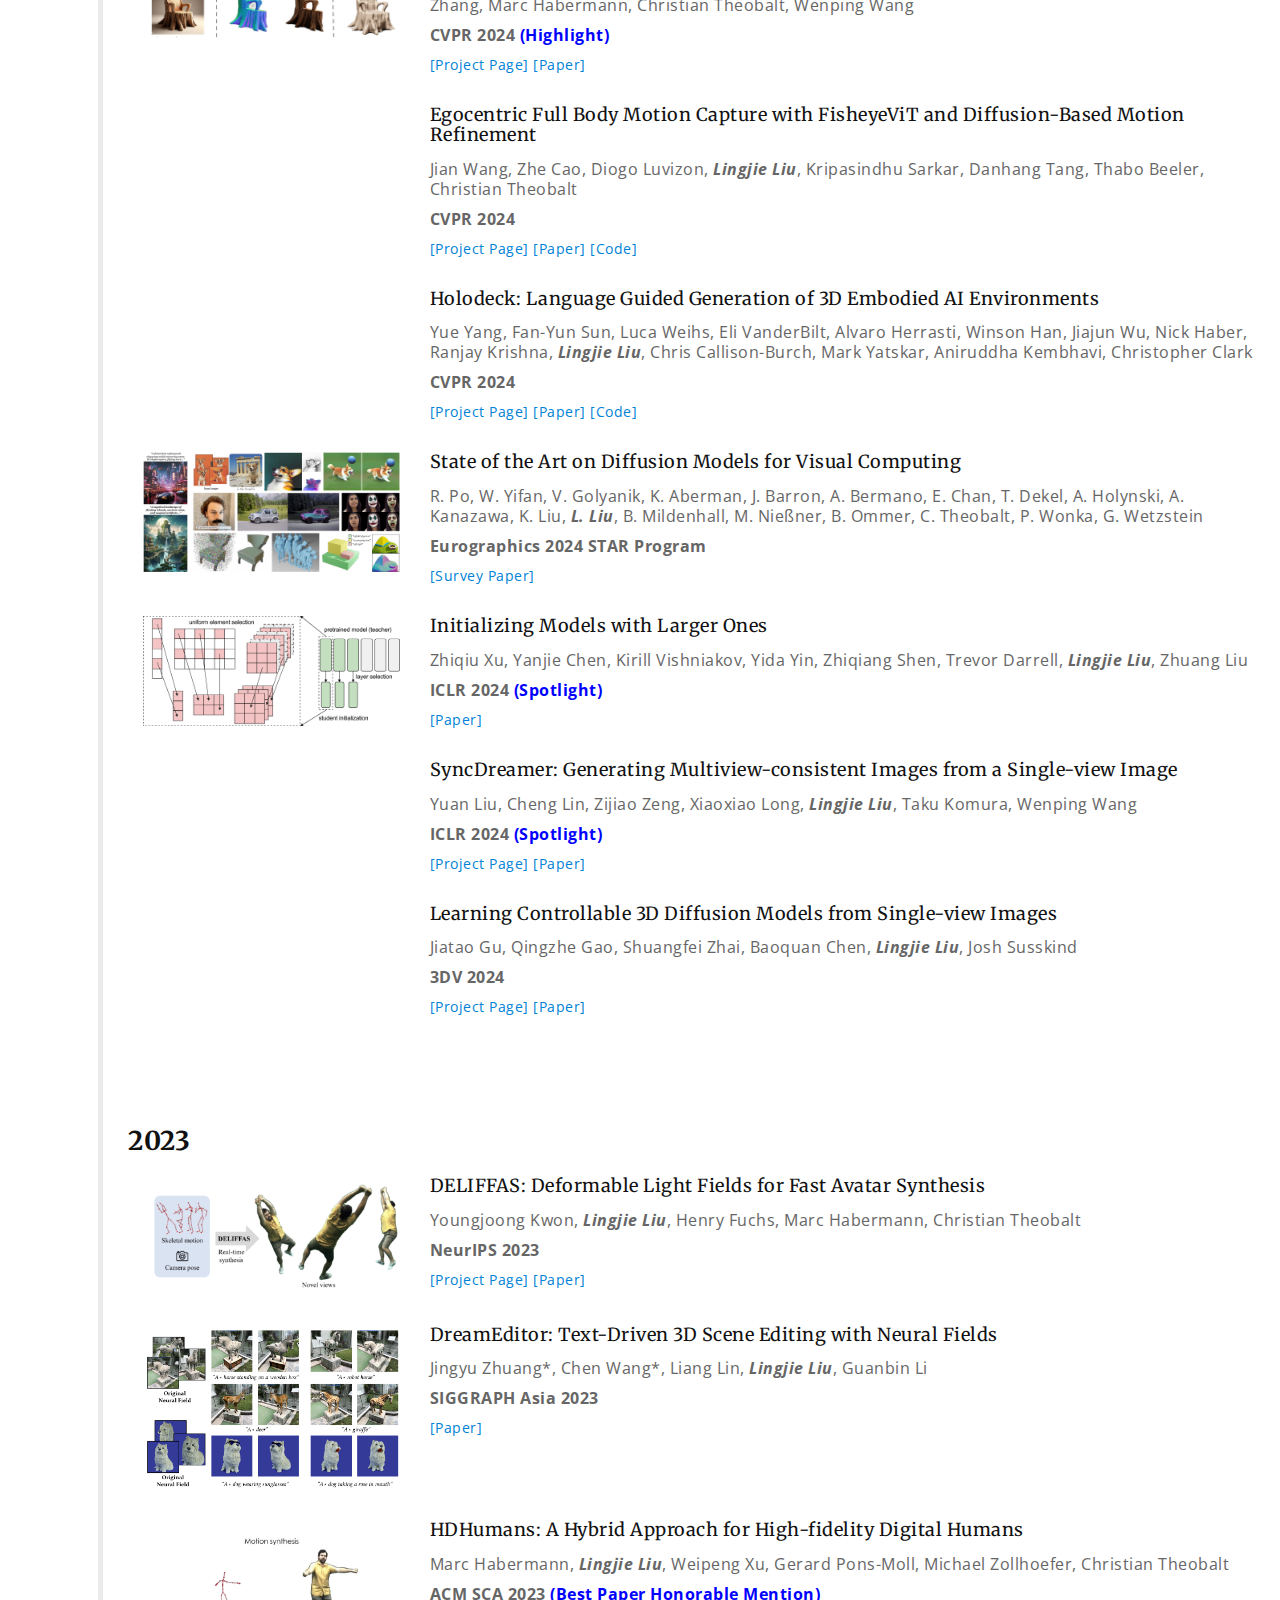
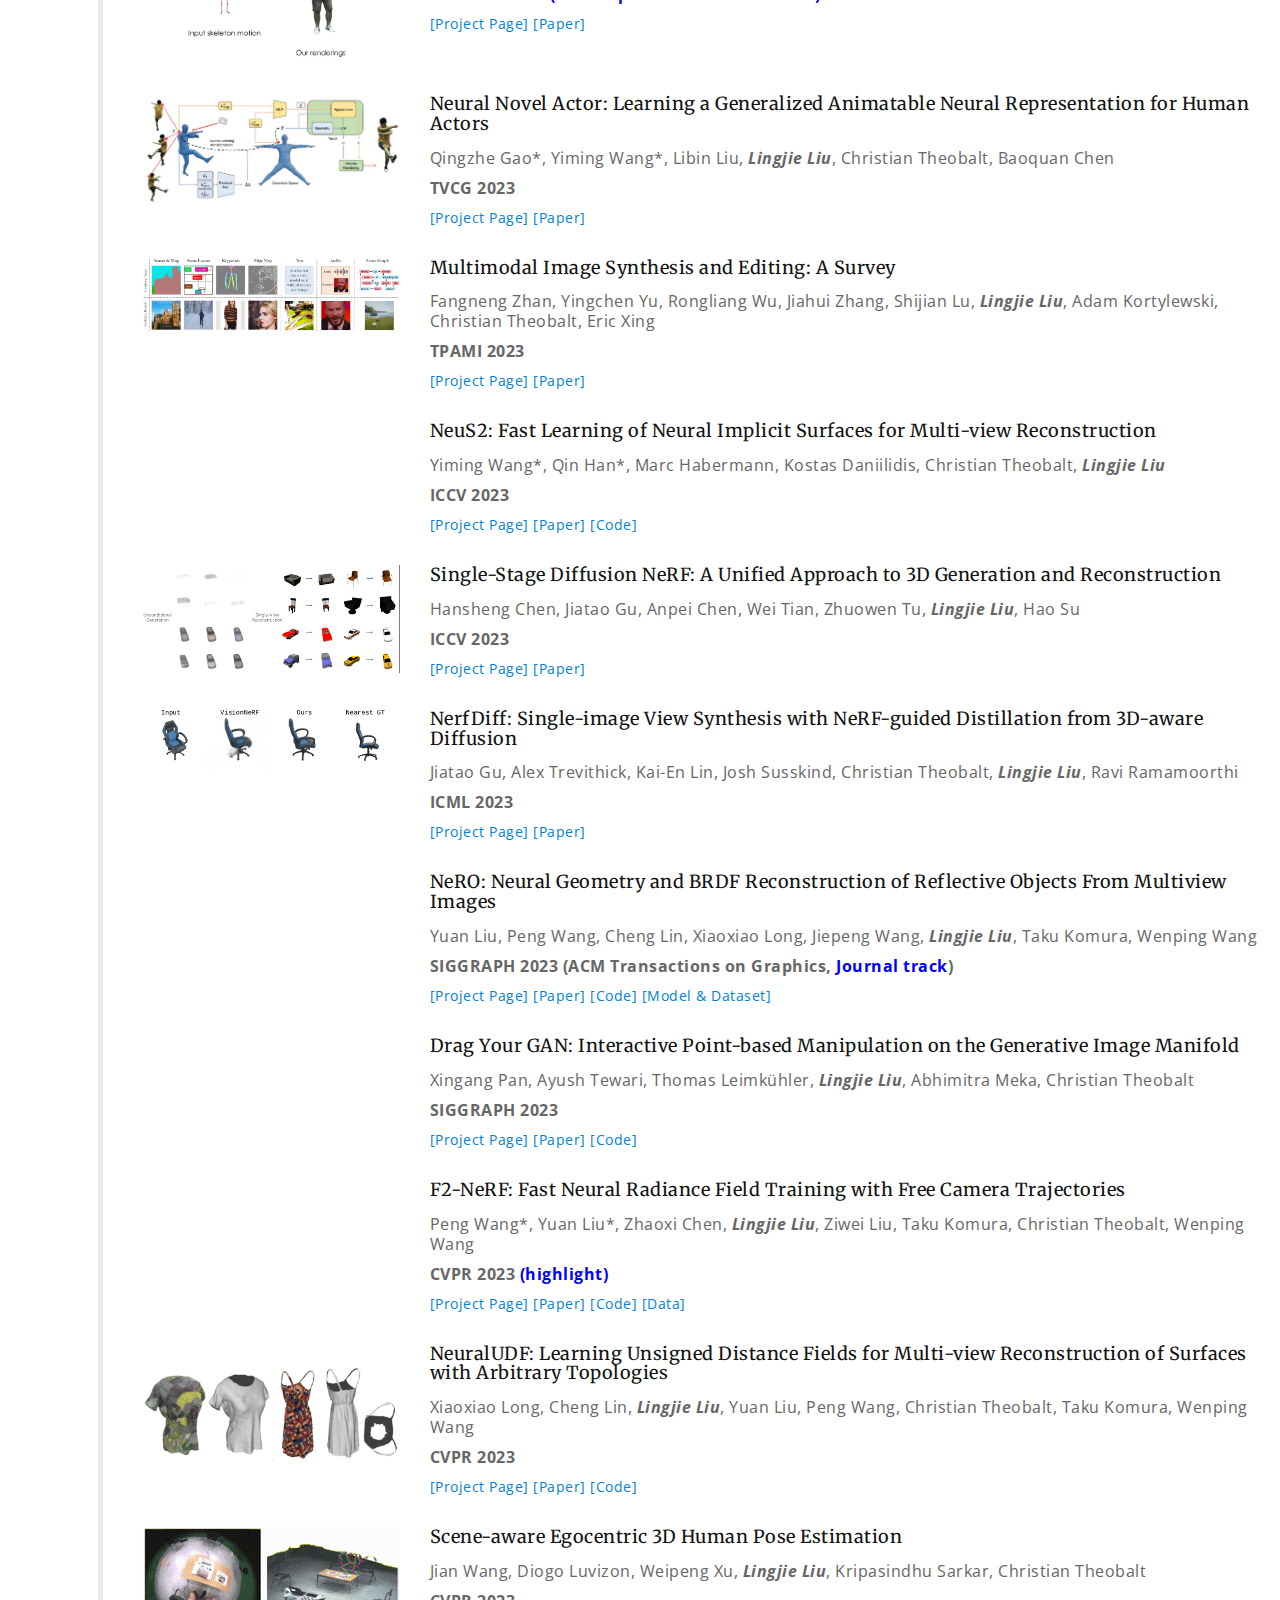
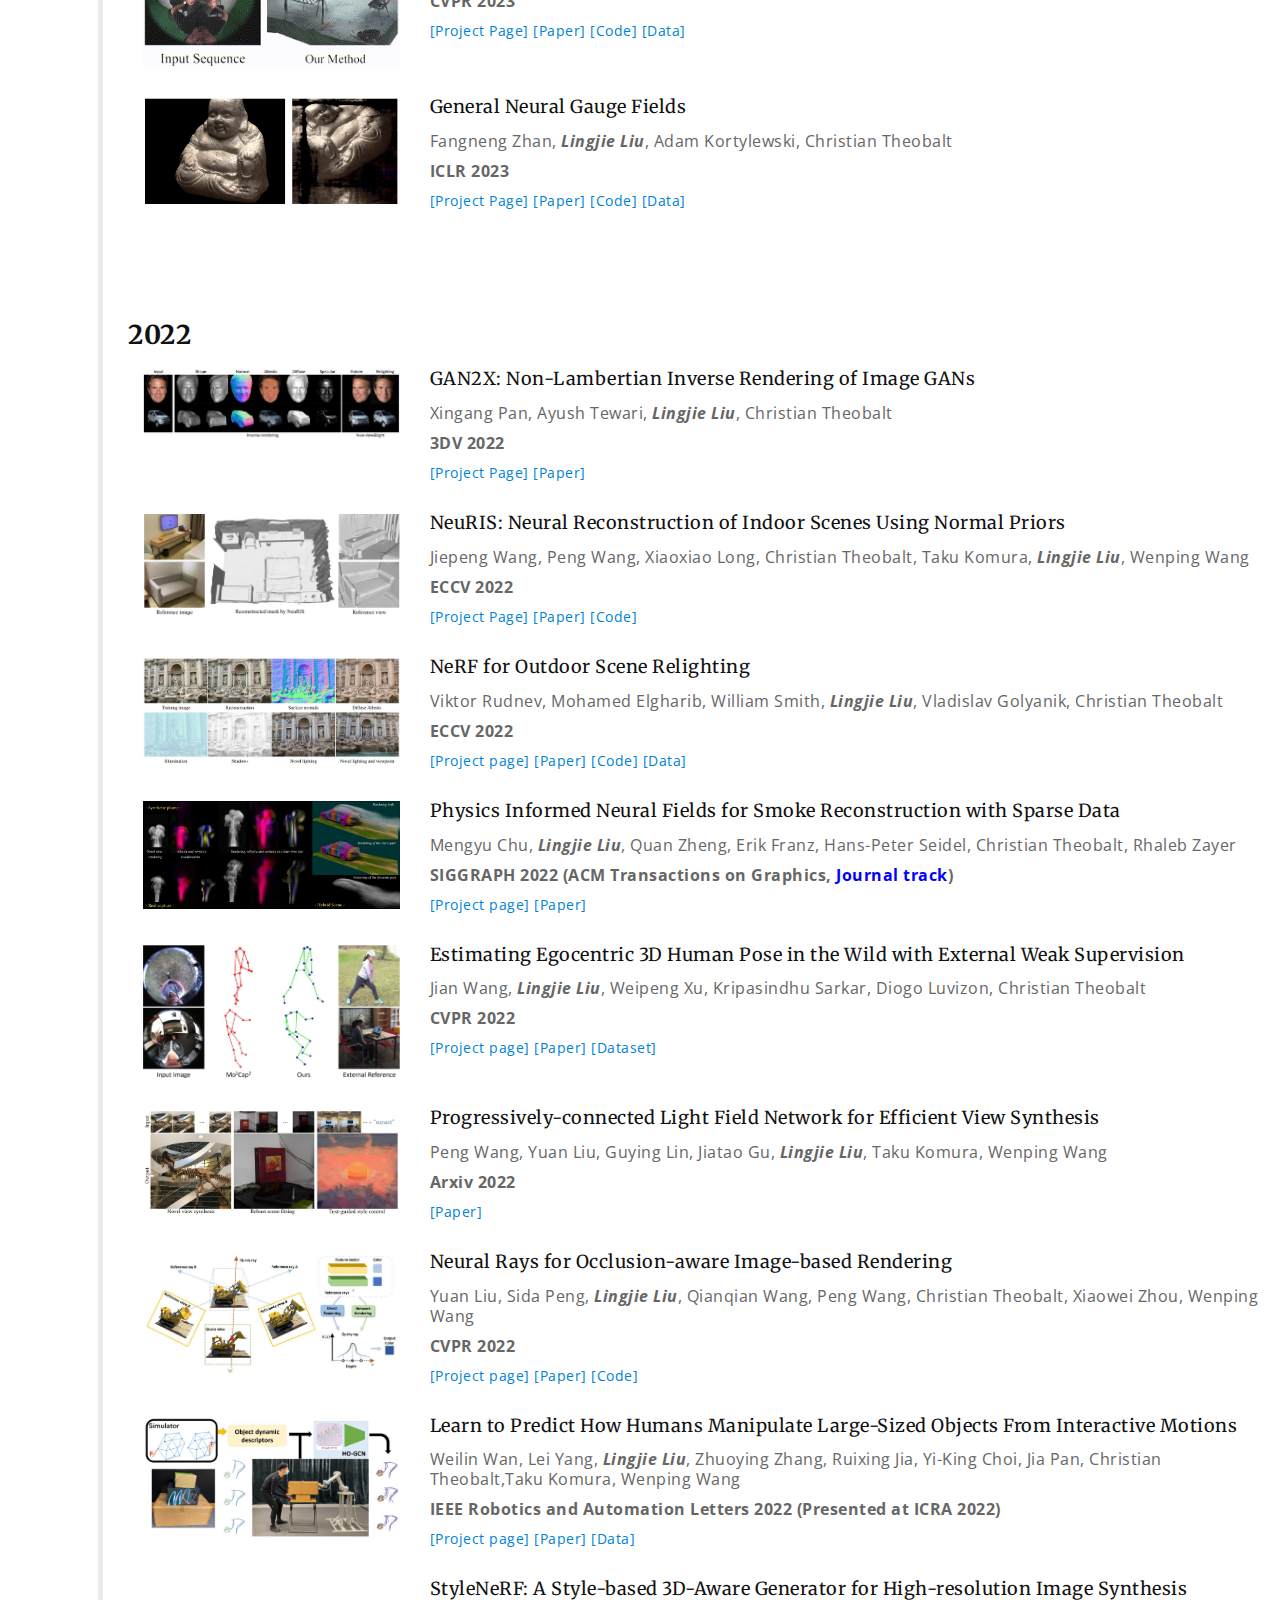
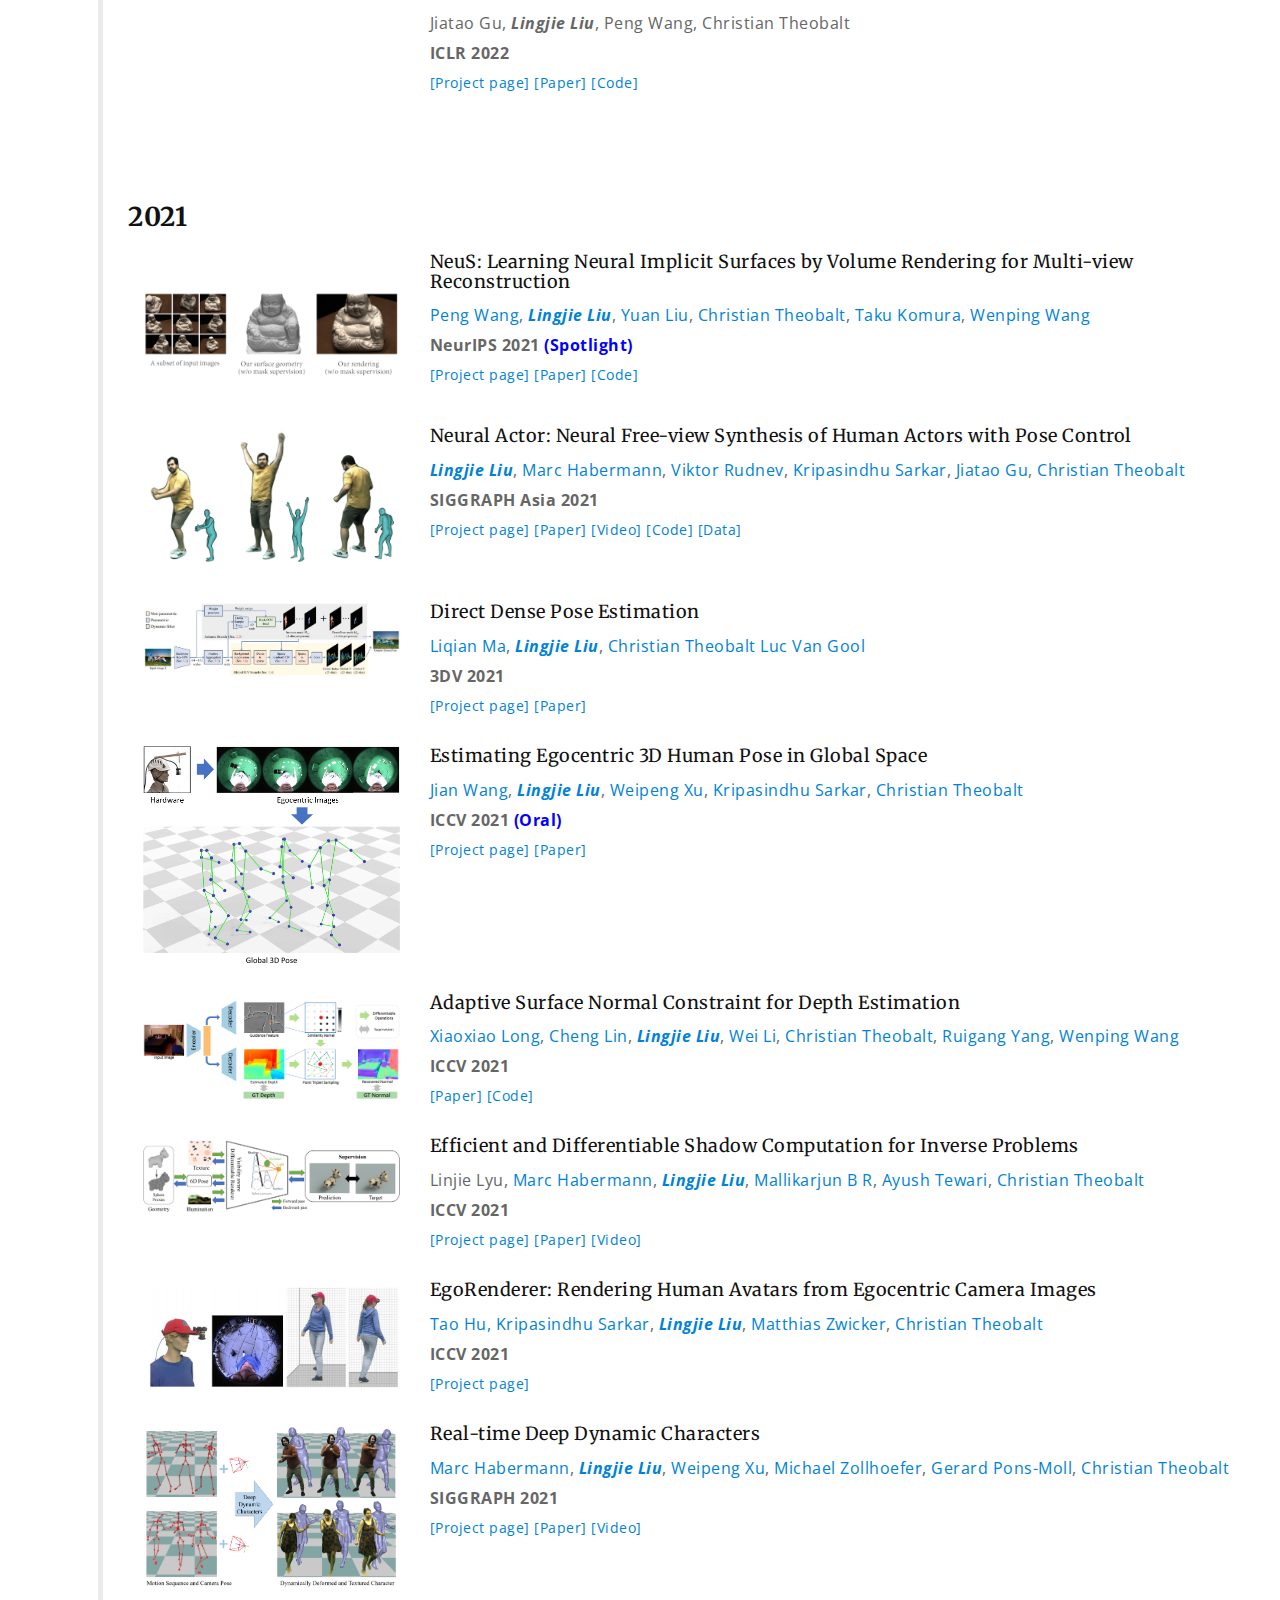
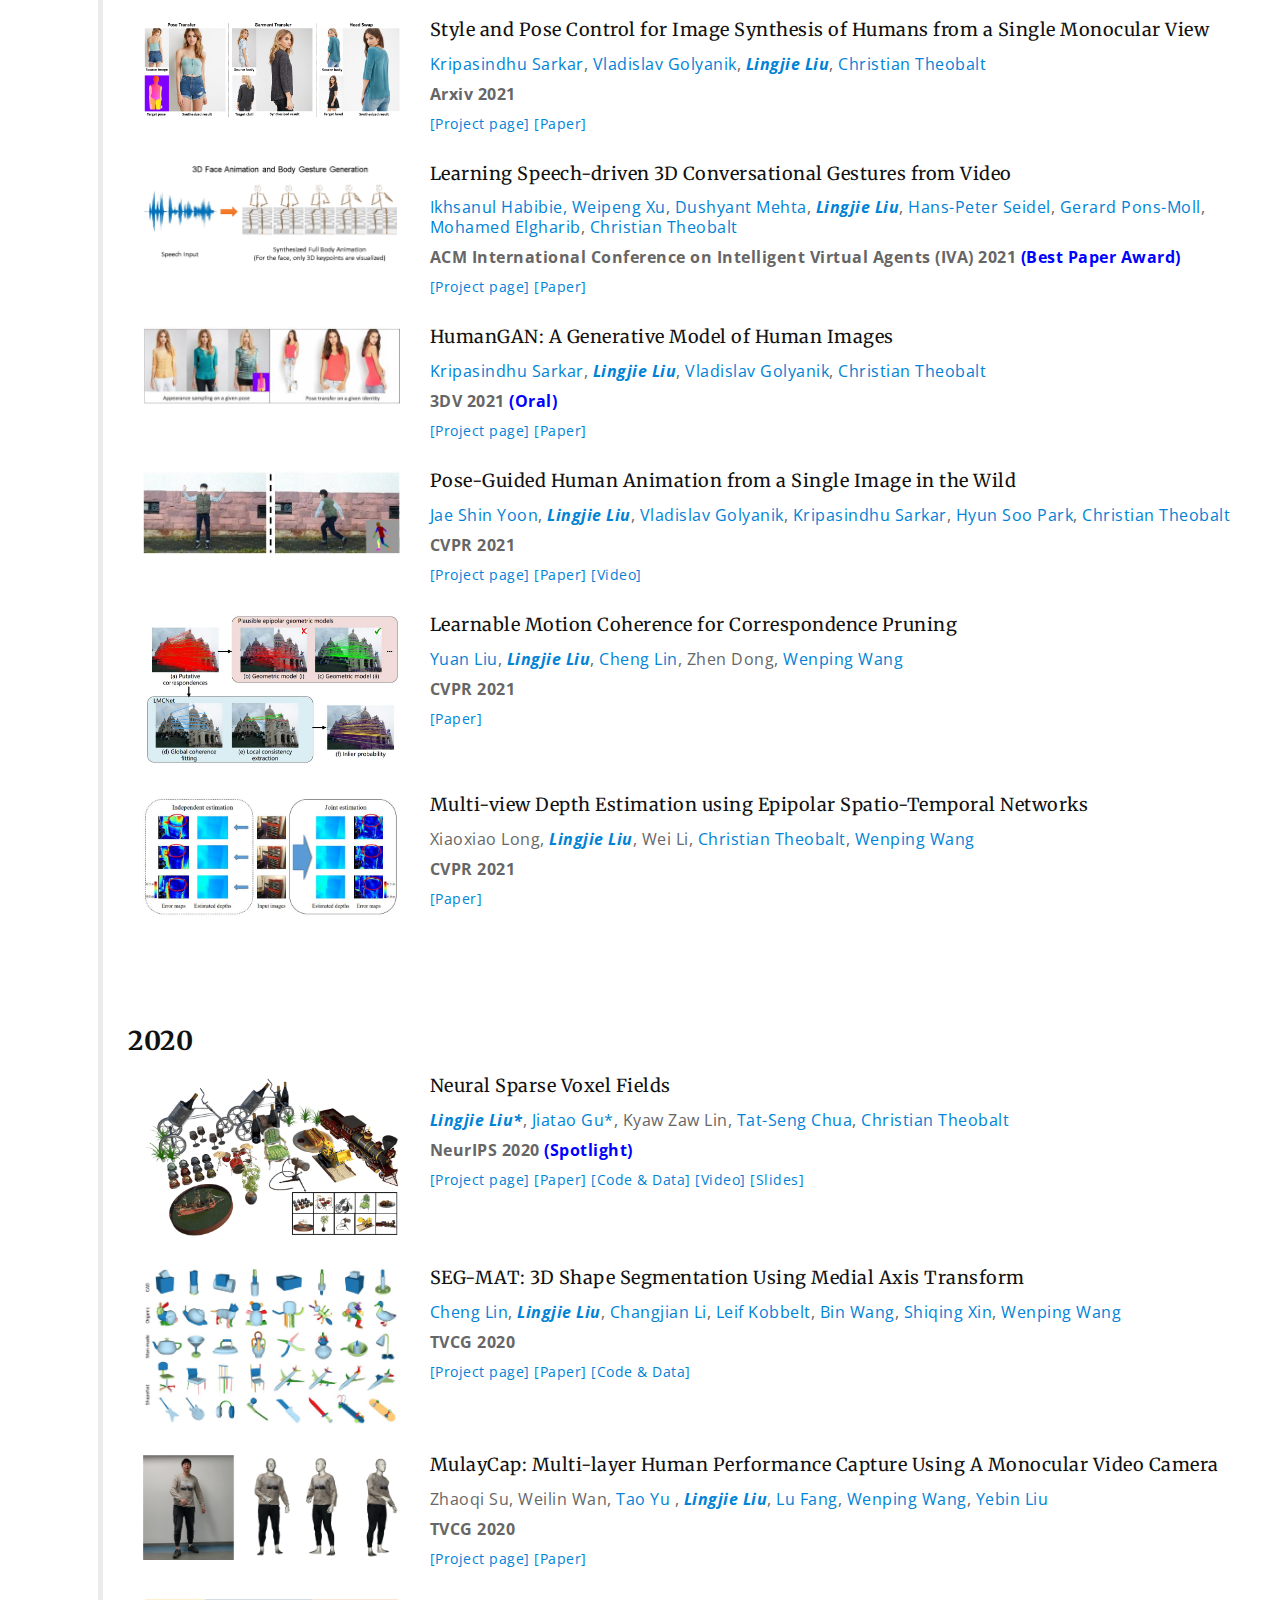
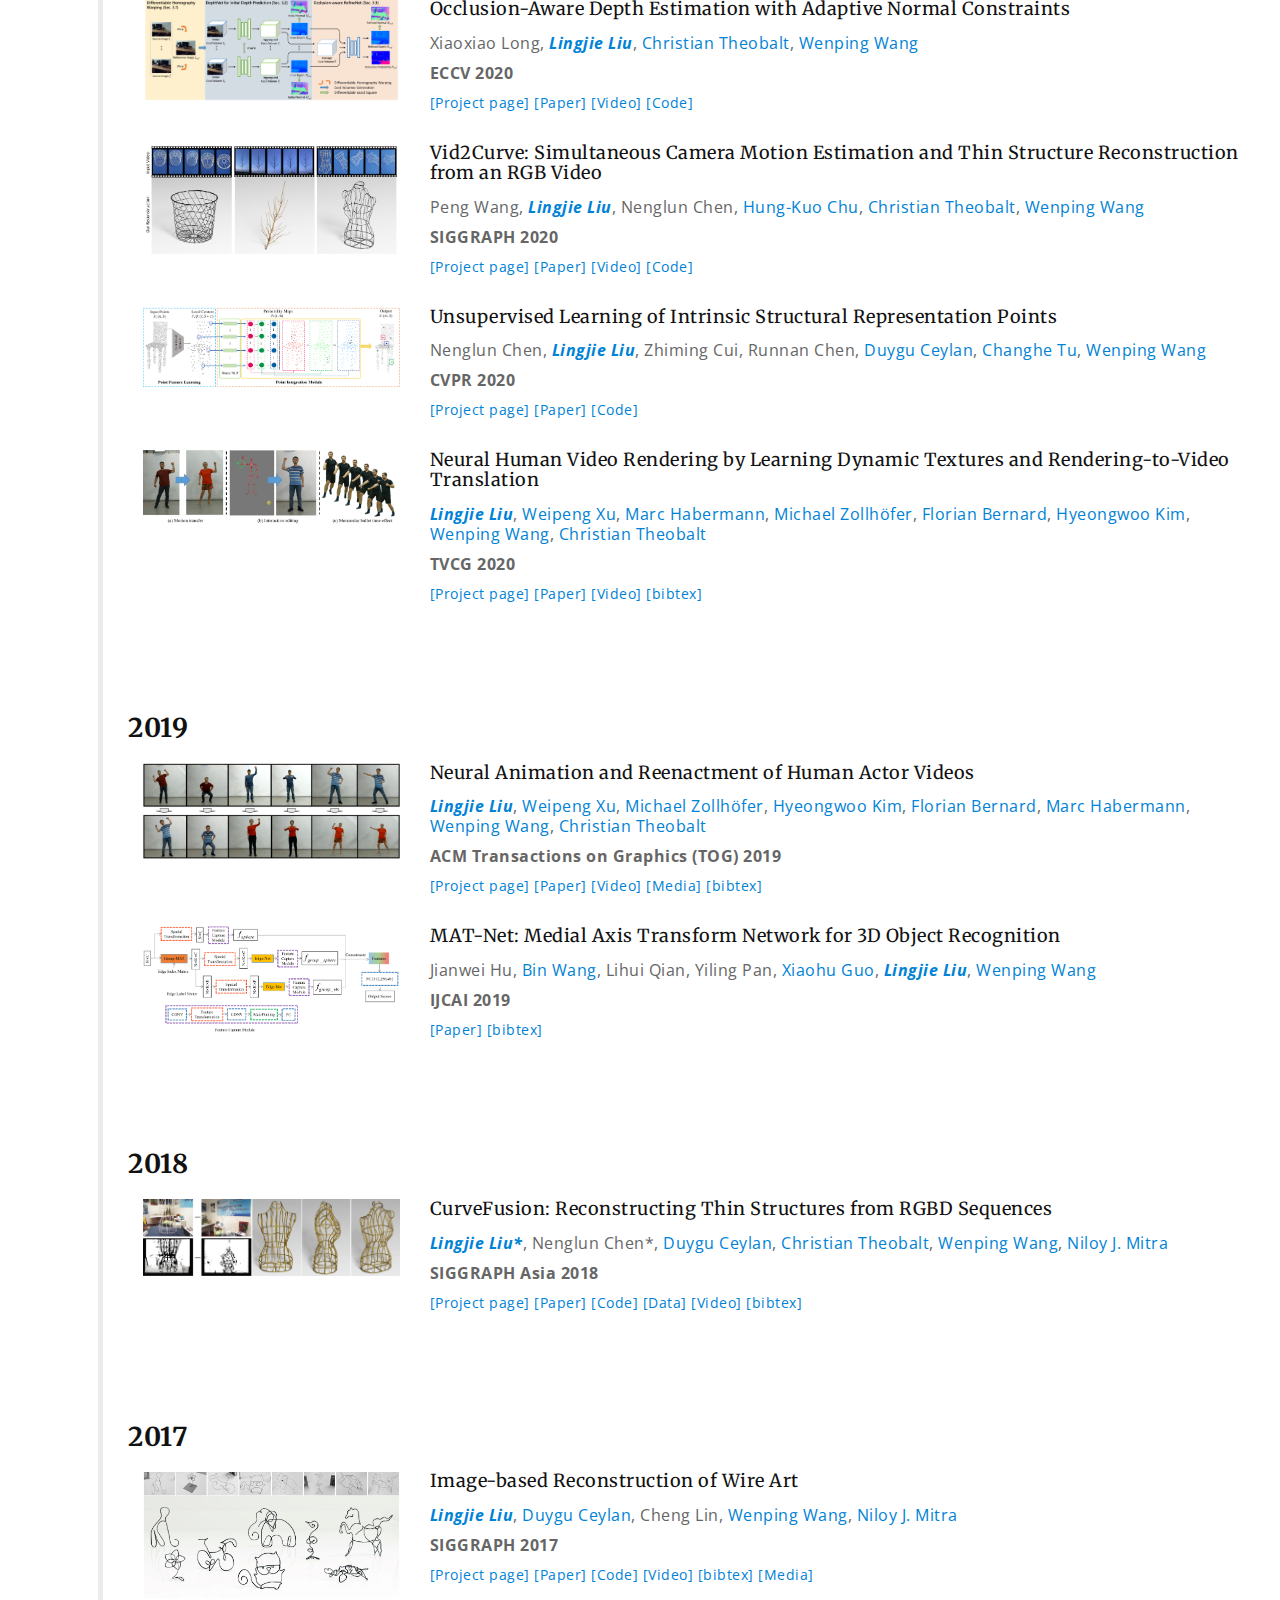
==== commit 409ef519: "Update index.html" ====
--- a/index.html
+++ b/index.html
@@ -117,7 +117,7 @@
             <div class="header-content" style="background-color: rgba(0, 0, 0, 0.6); padding: 20px; border-radius: 10px;">
                 <div class="row">
                     <div class="col-sm-5">
-                        <img src="images/teacher/Daily_life_picture.png" alt="Wenhua Zhang" style="border-radius: 10px; box-shadow: 0px 4px 10px rgba(0, 0, 0, 0.3);">
+                        <img src="images/teacher/Daily_life_picture.png" alt="Wenhua Zhang" style="border-radius: 50%; box-shadow: 0px 4px 10px rgba(0, 0, 0, 0.3);">
                     </div>
                     <div class="col-sm-7" style="color: #ffffff;">
                         <h2 style="color: #E6E6FA; font-weight: bold;">Wenhua Zhang</h2>
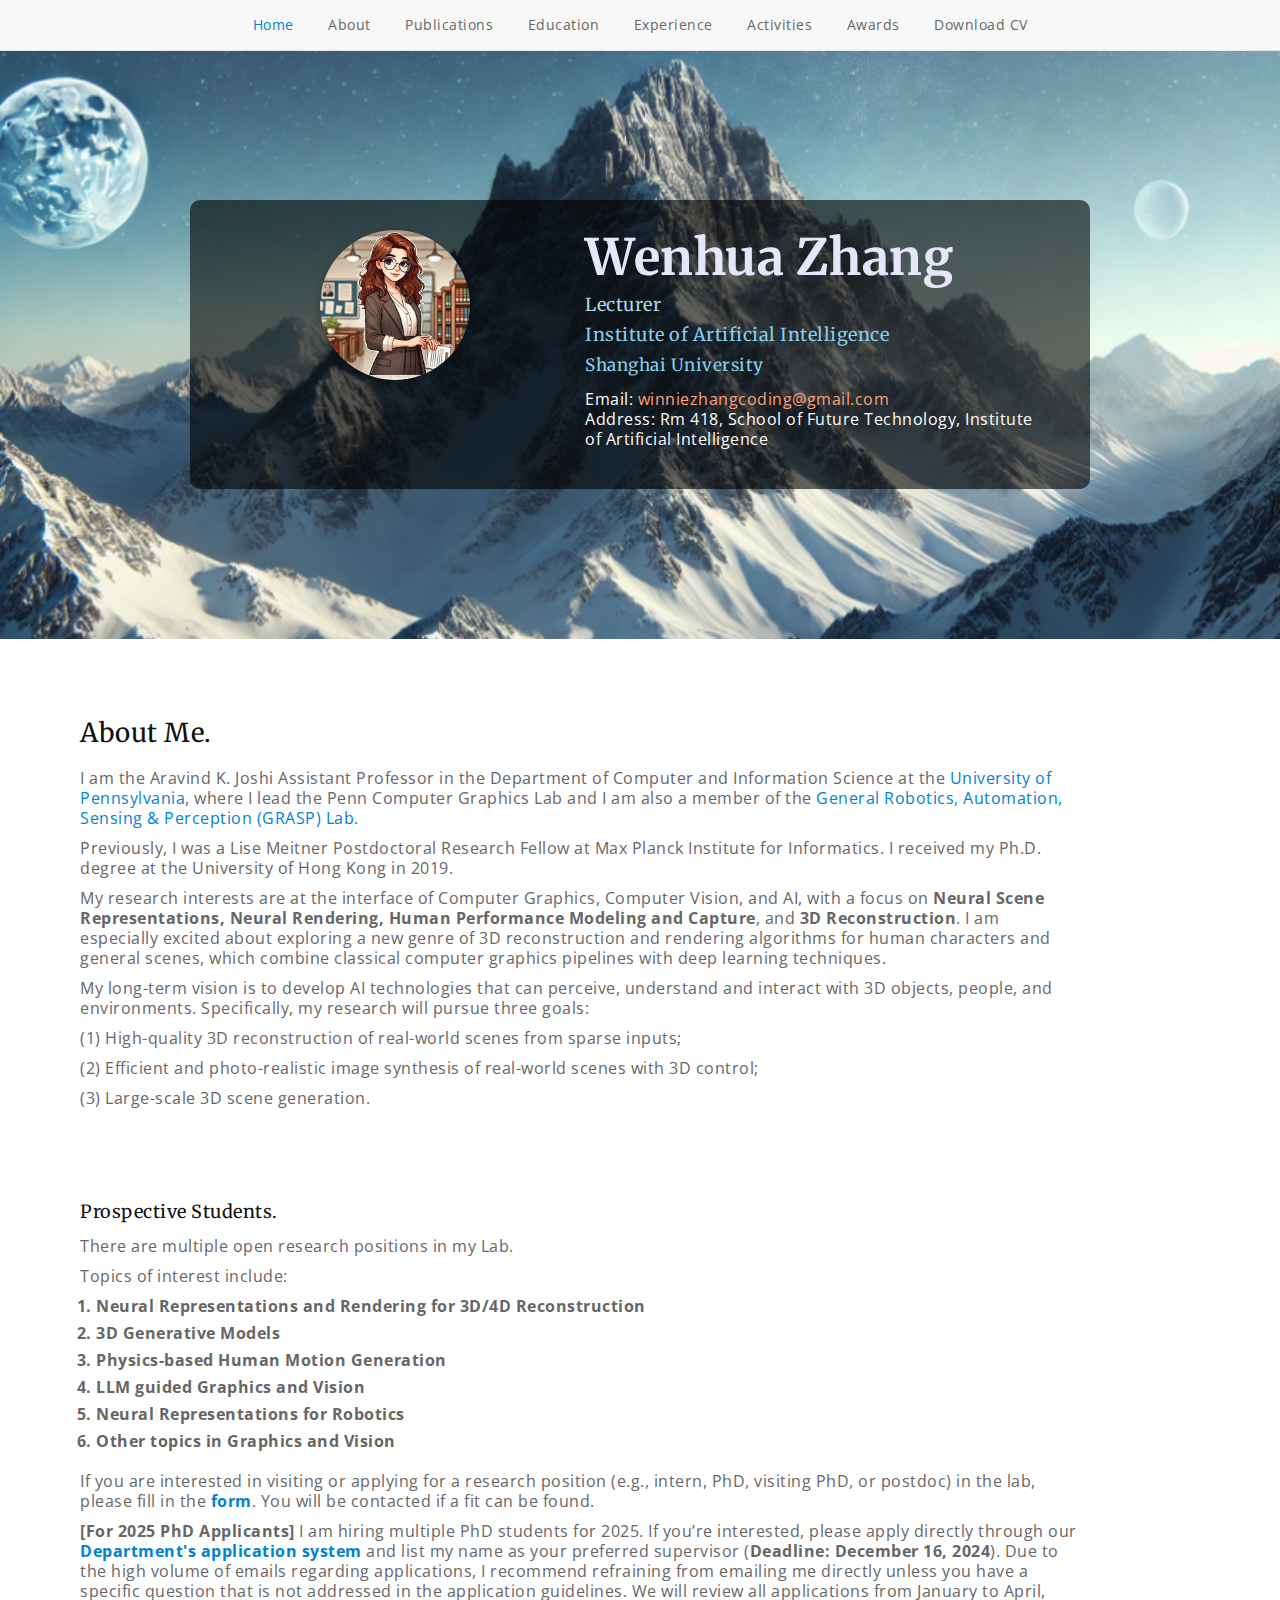
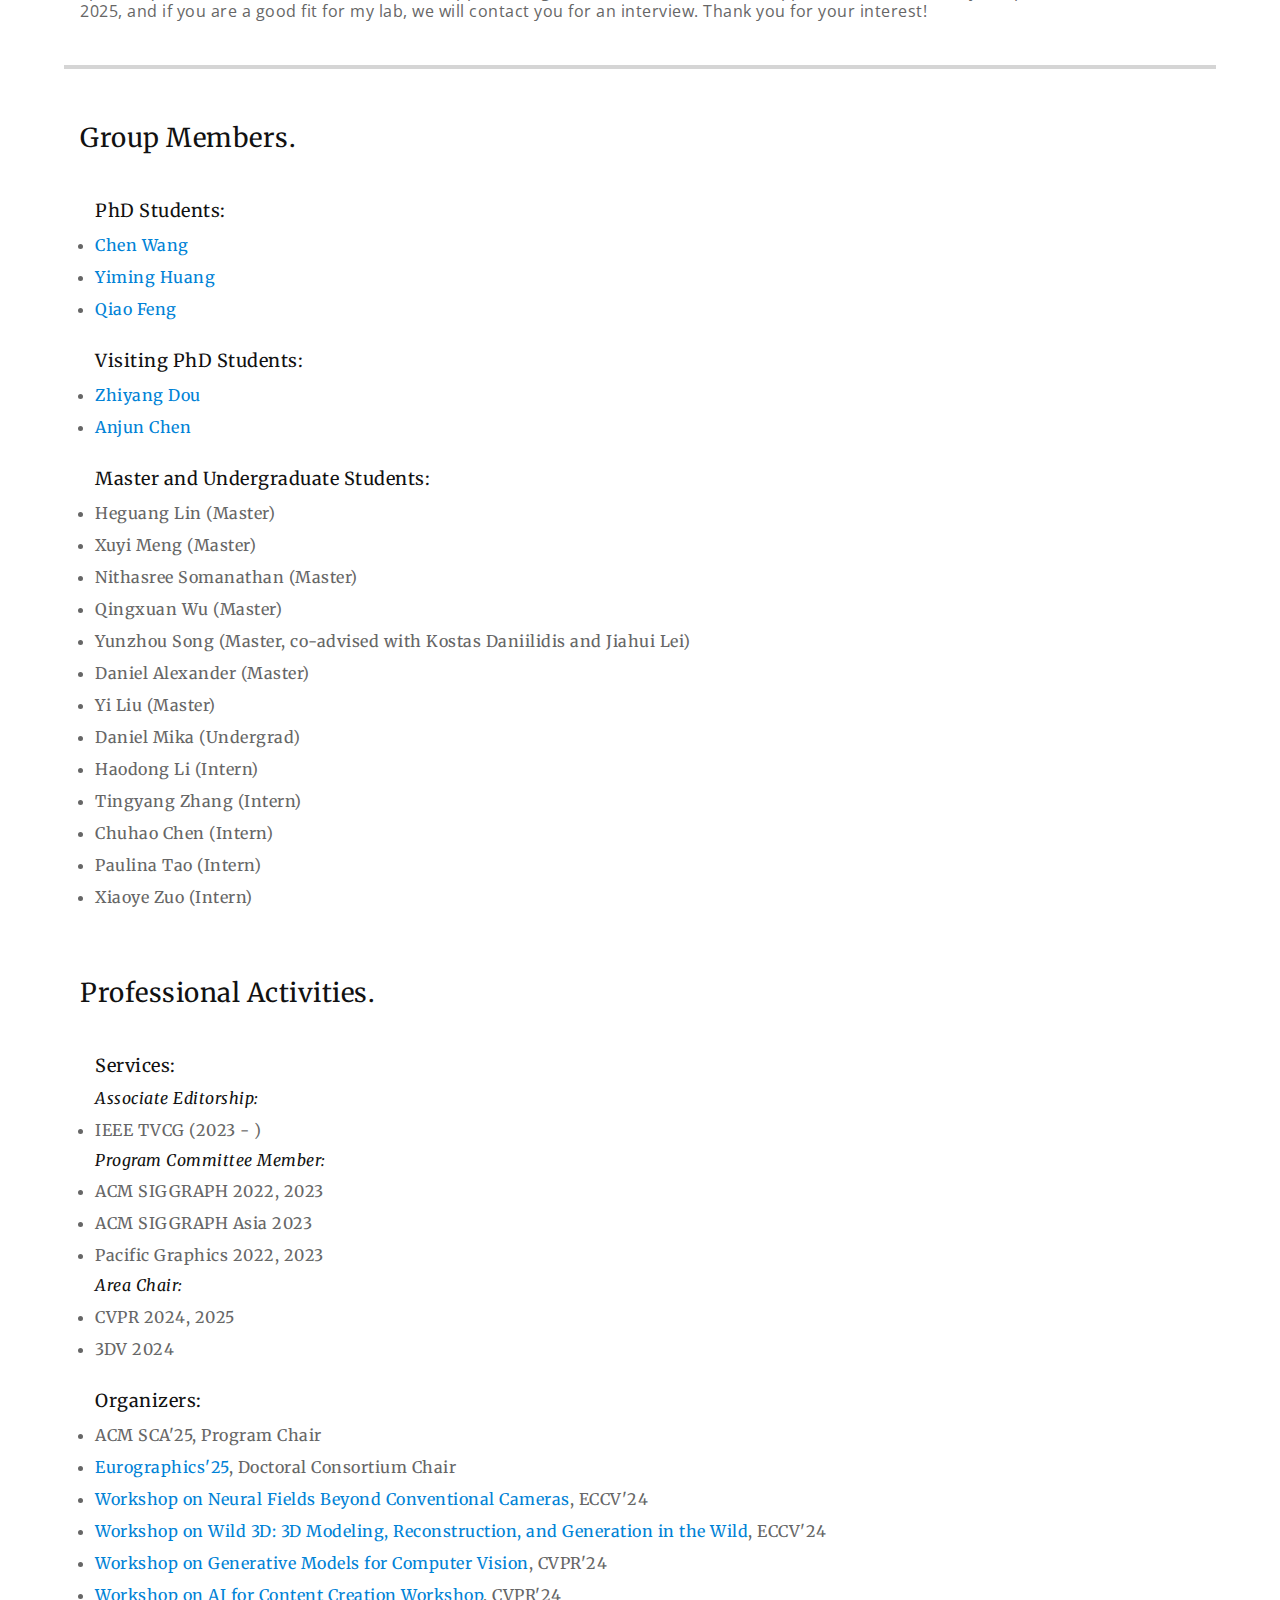
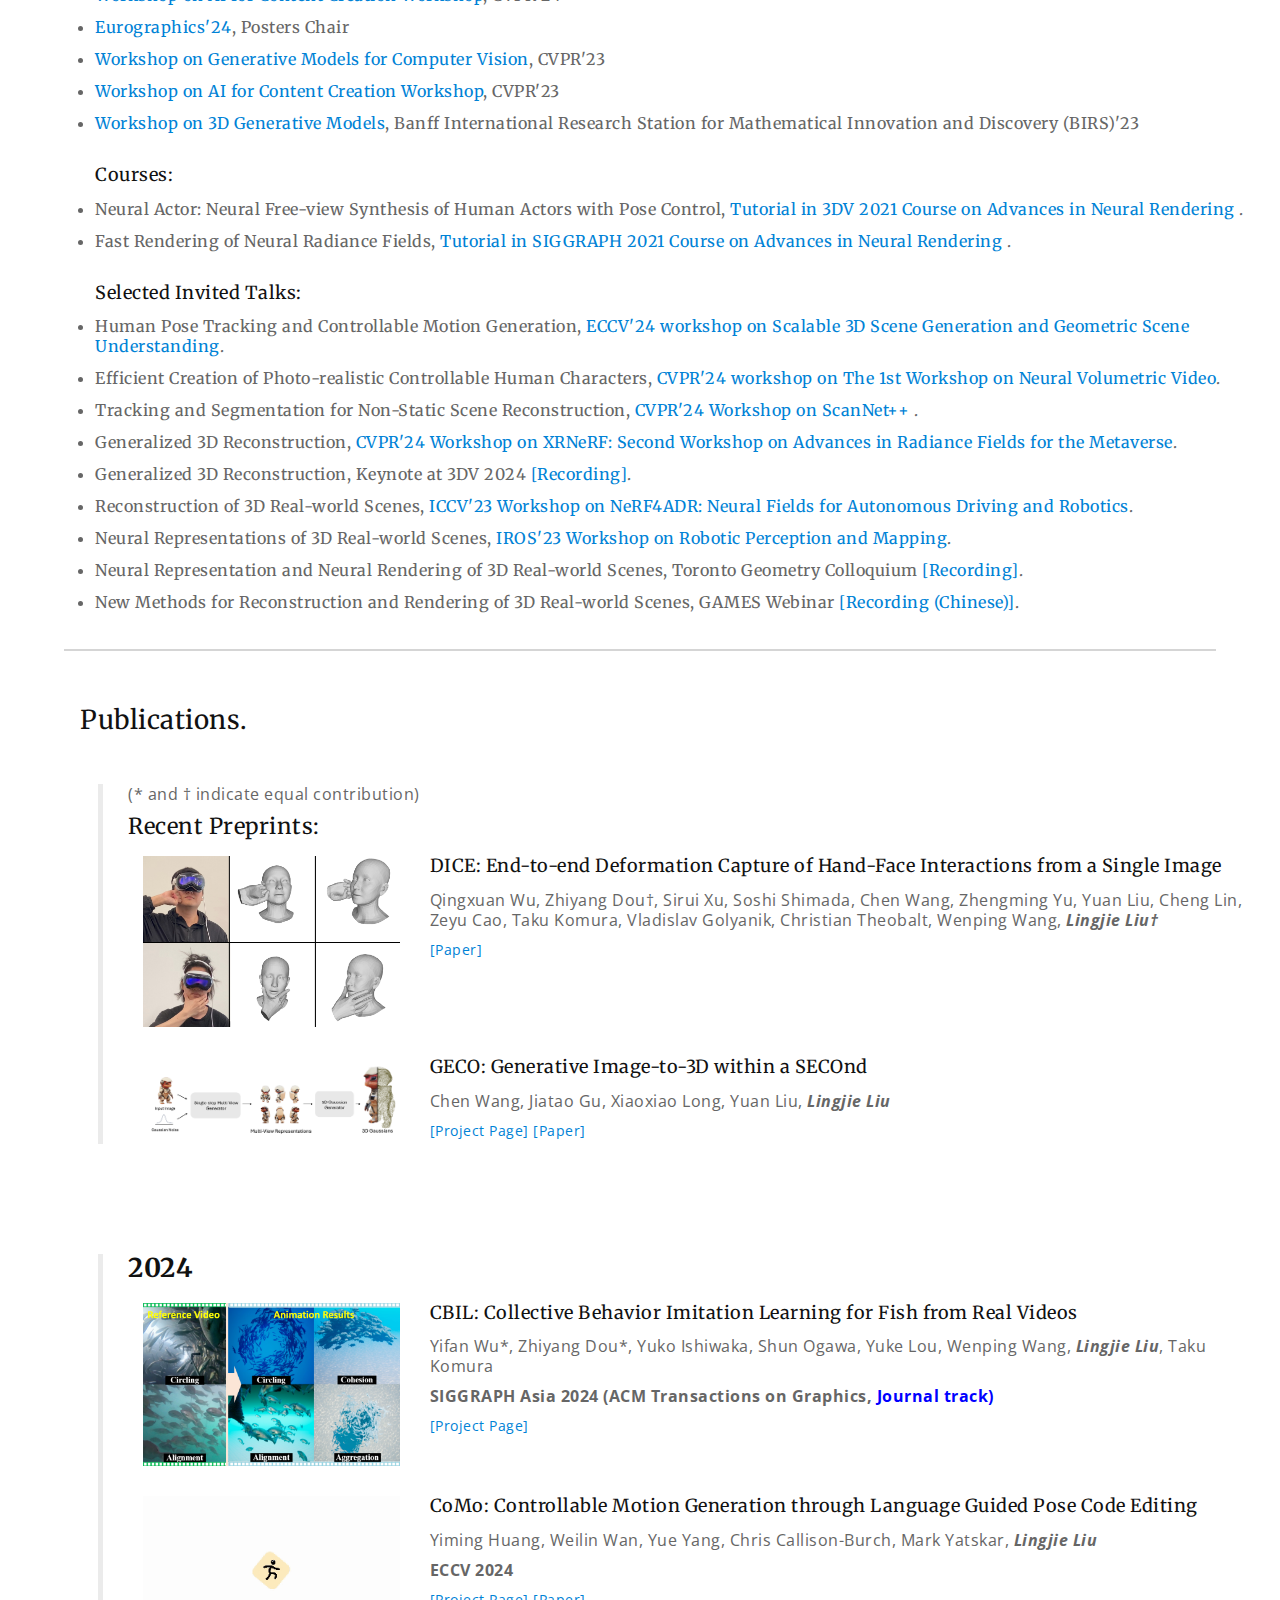
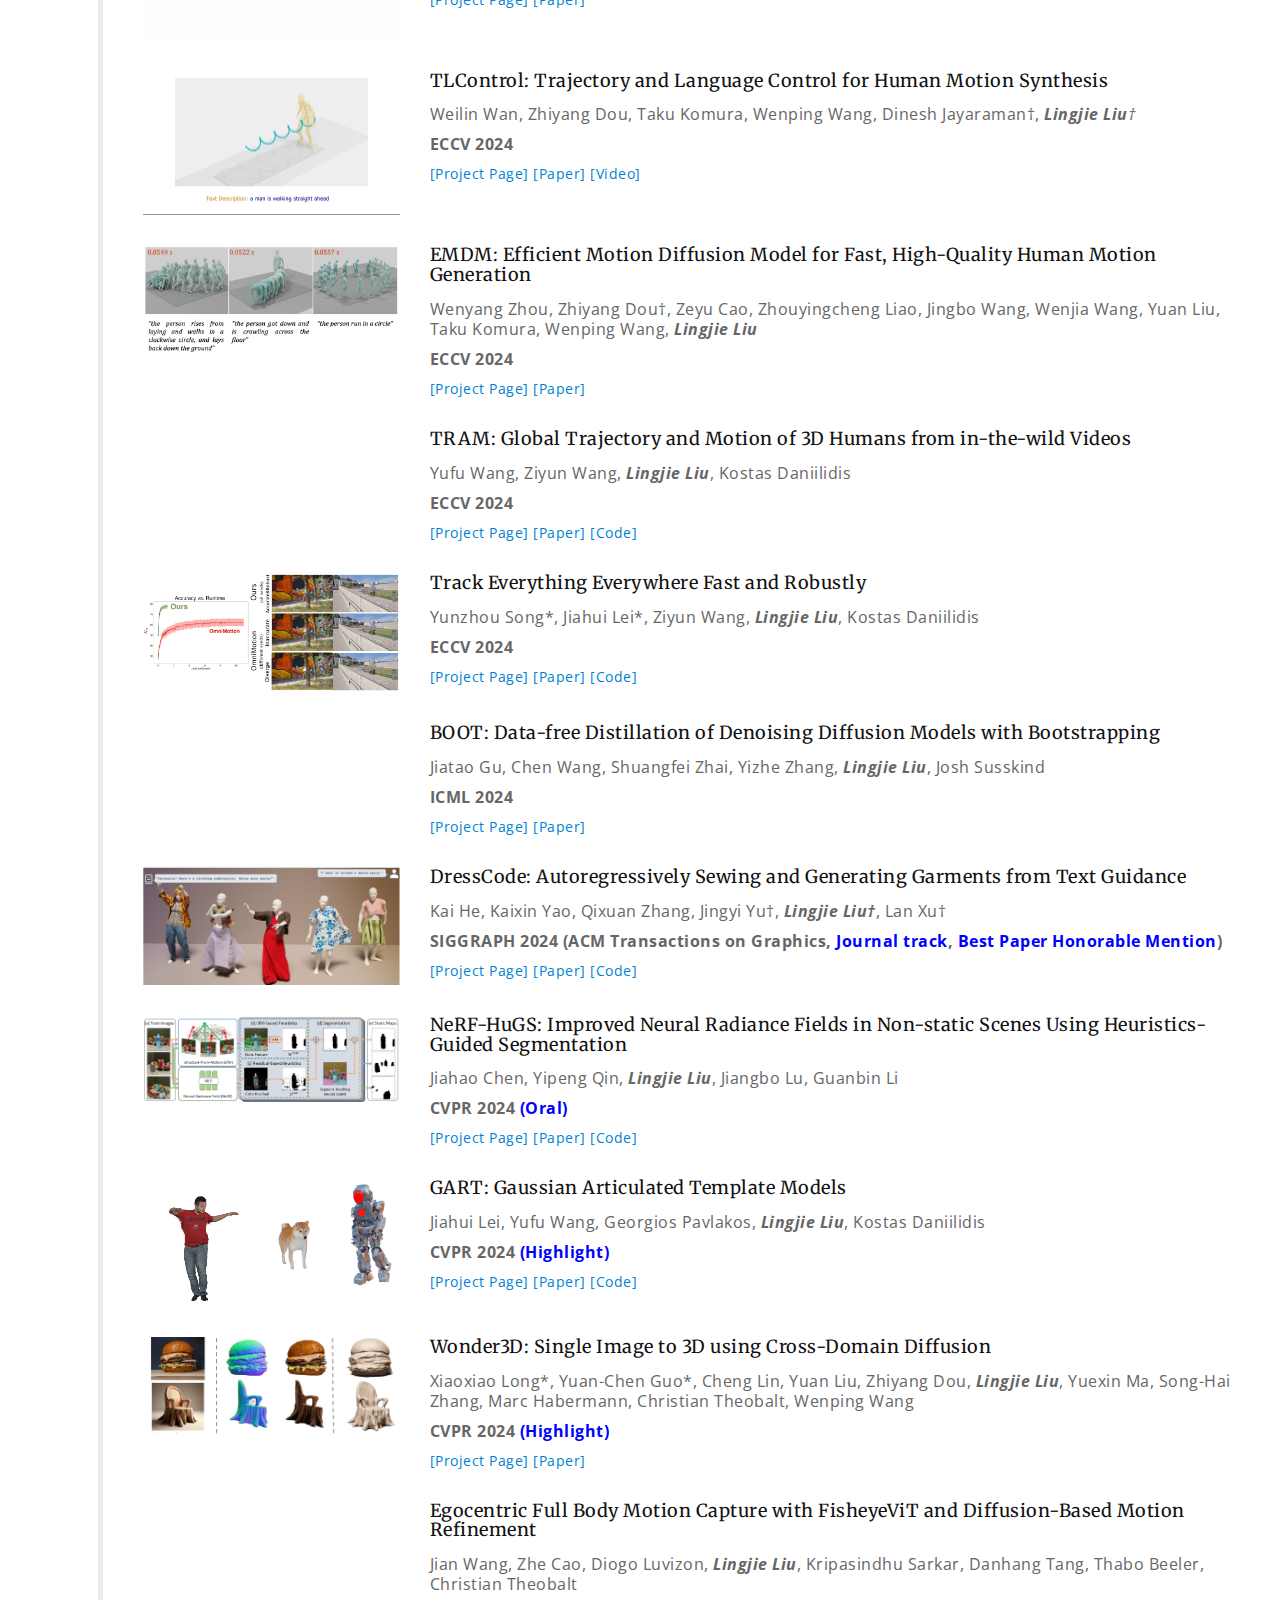
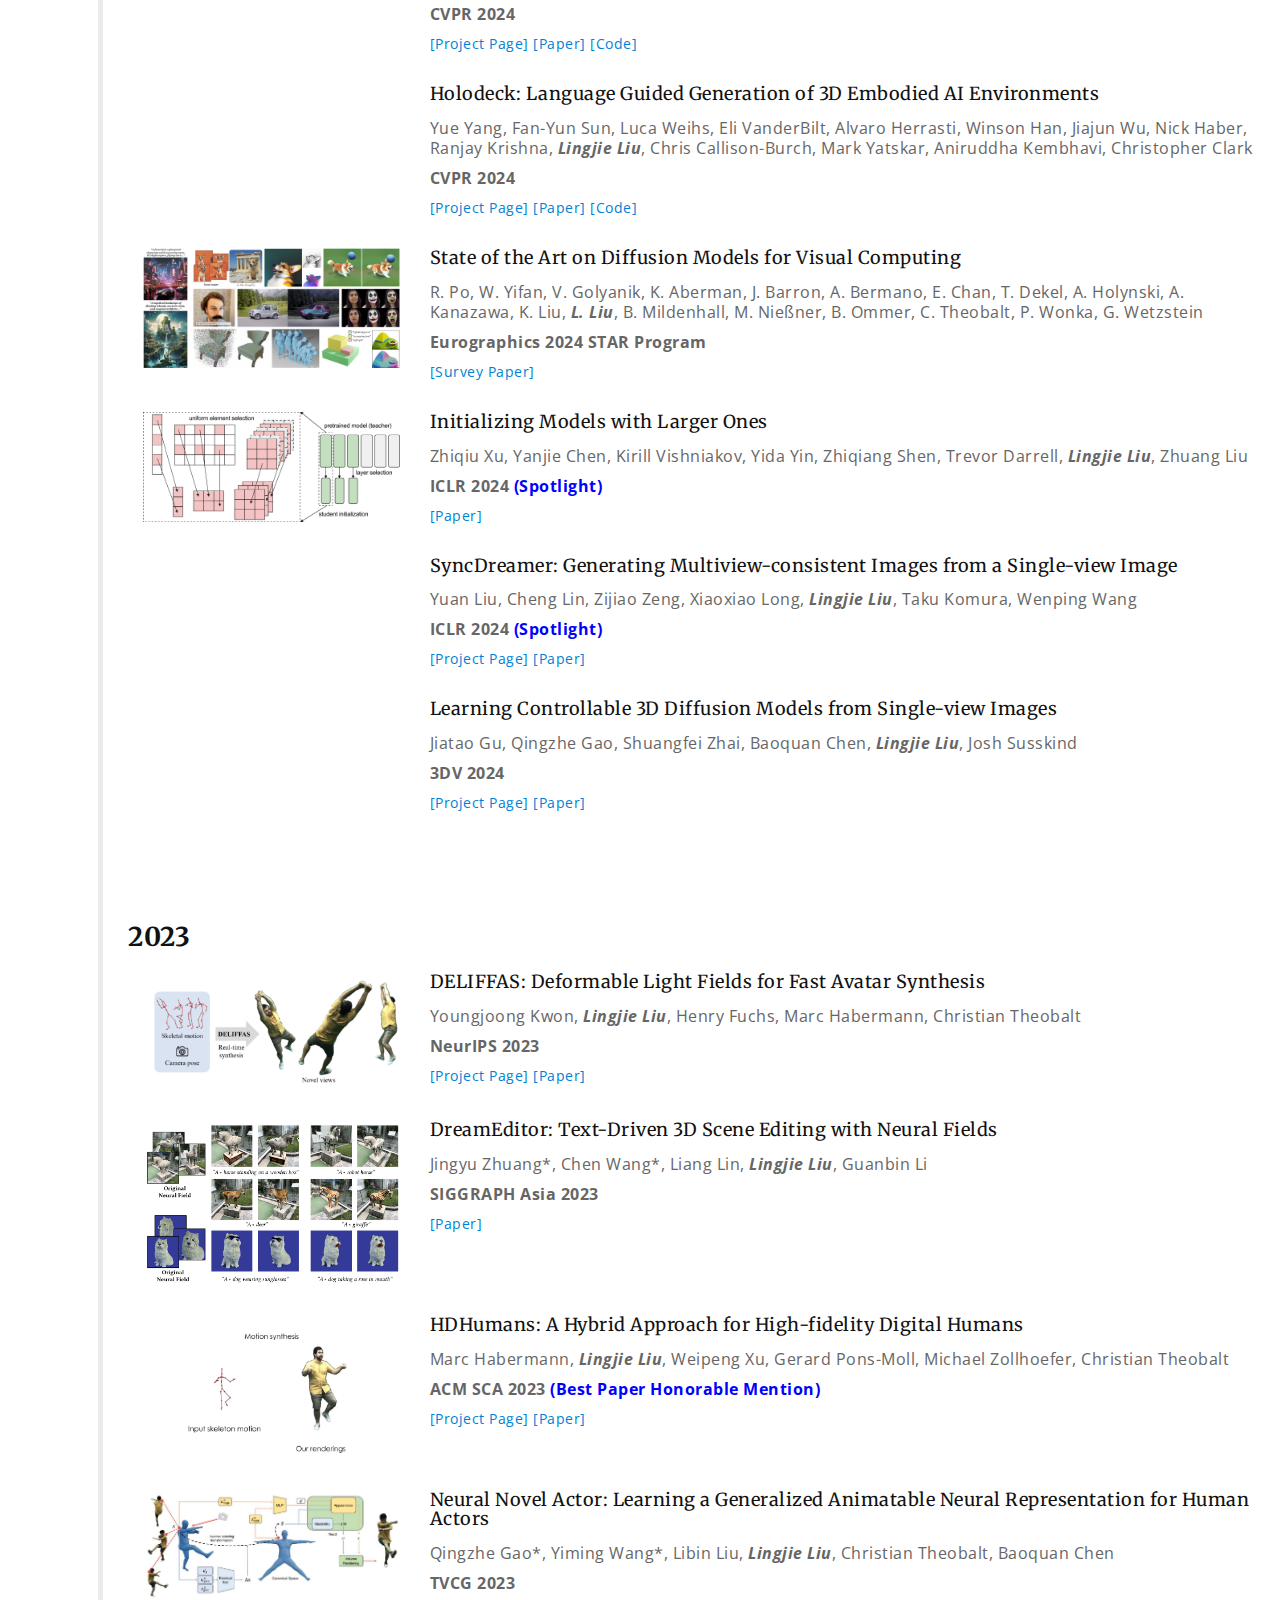
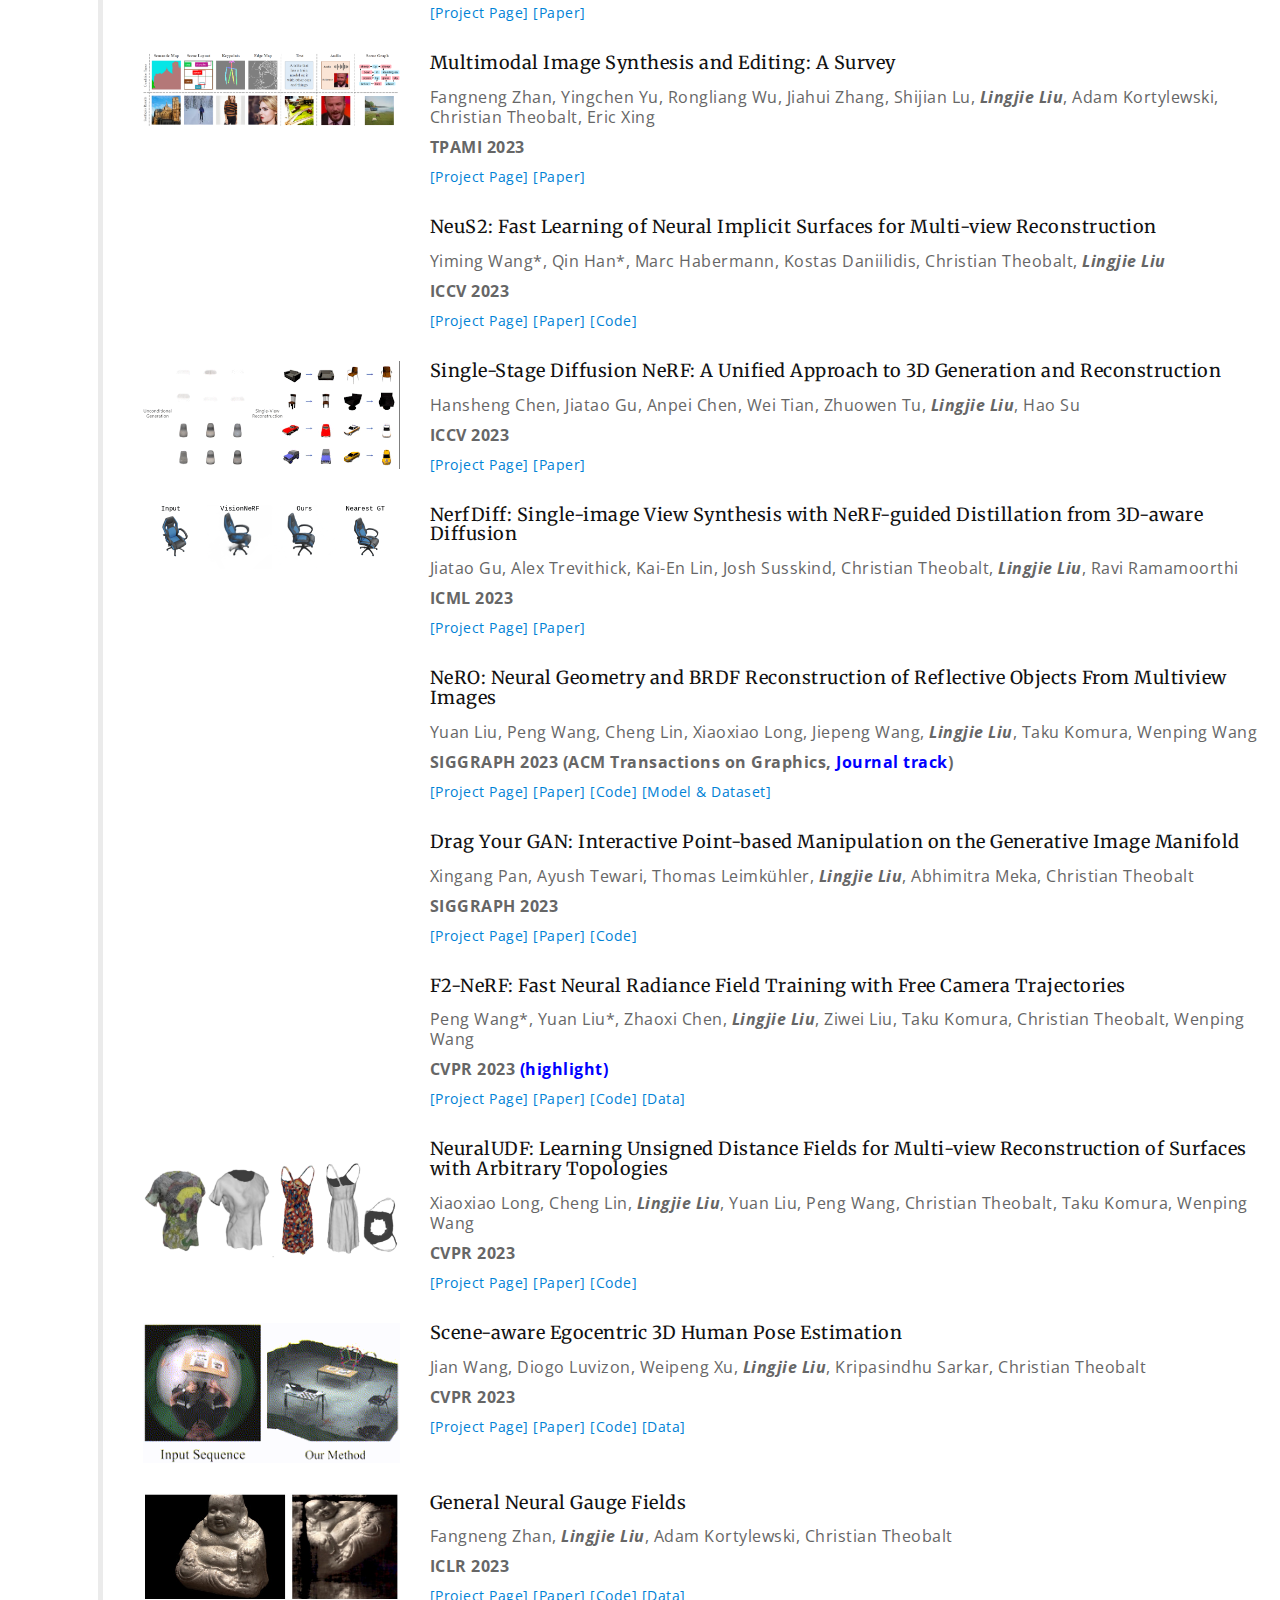
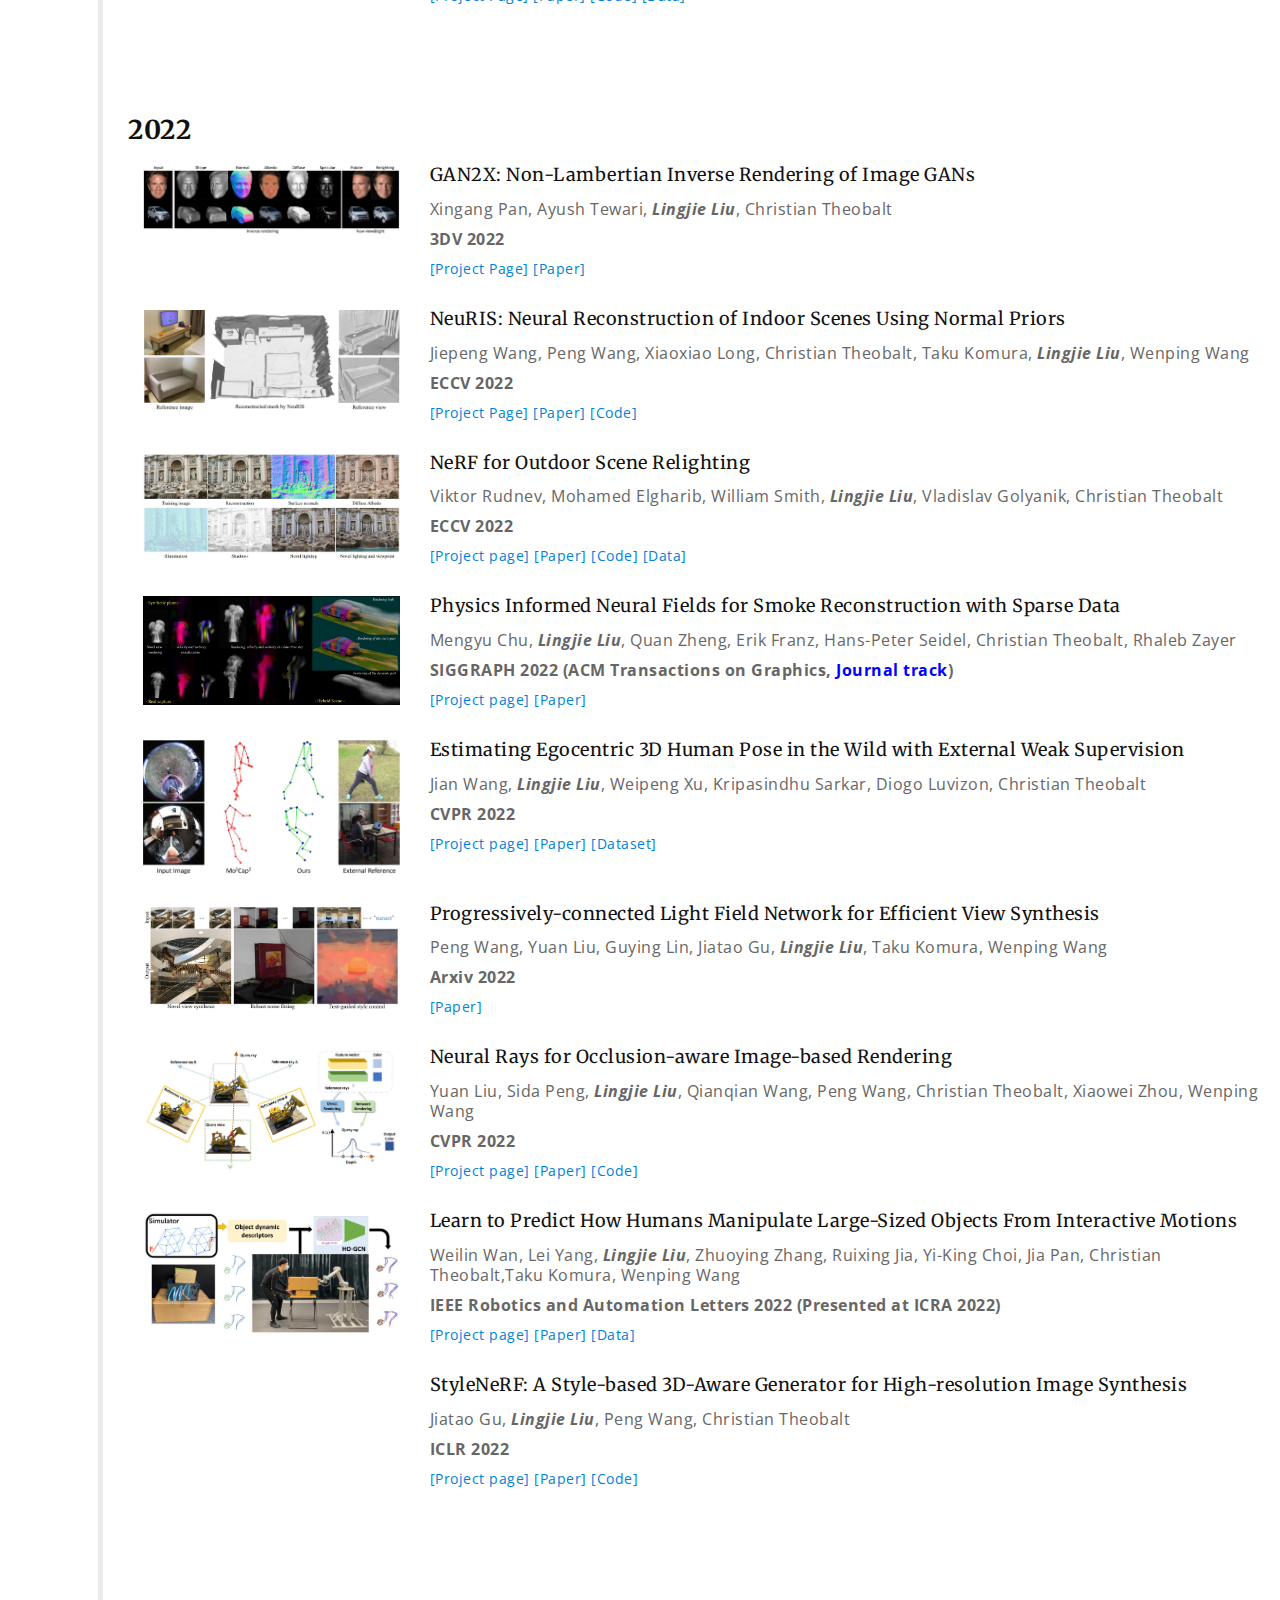
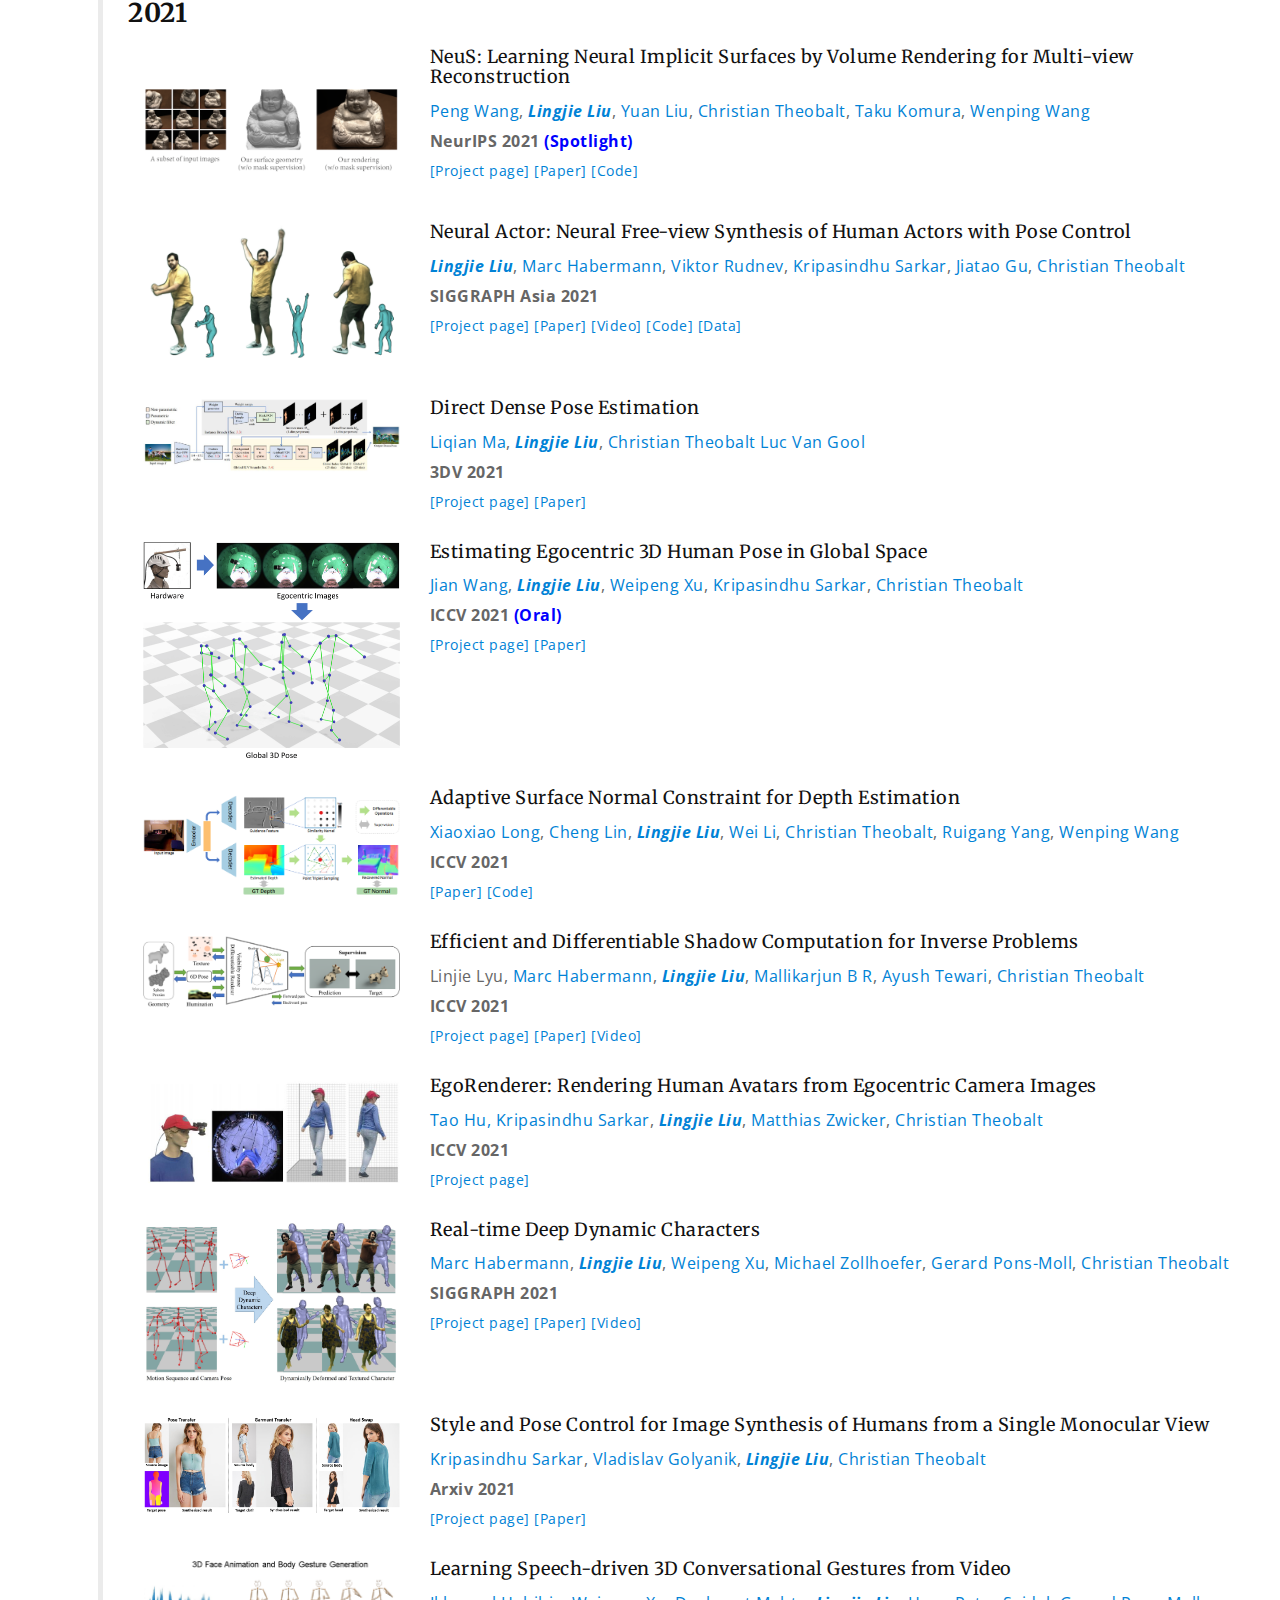
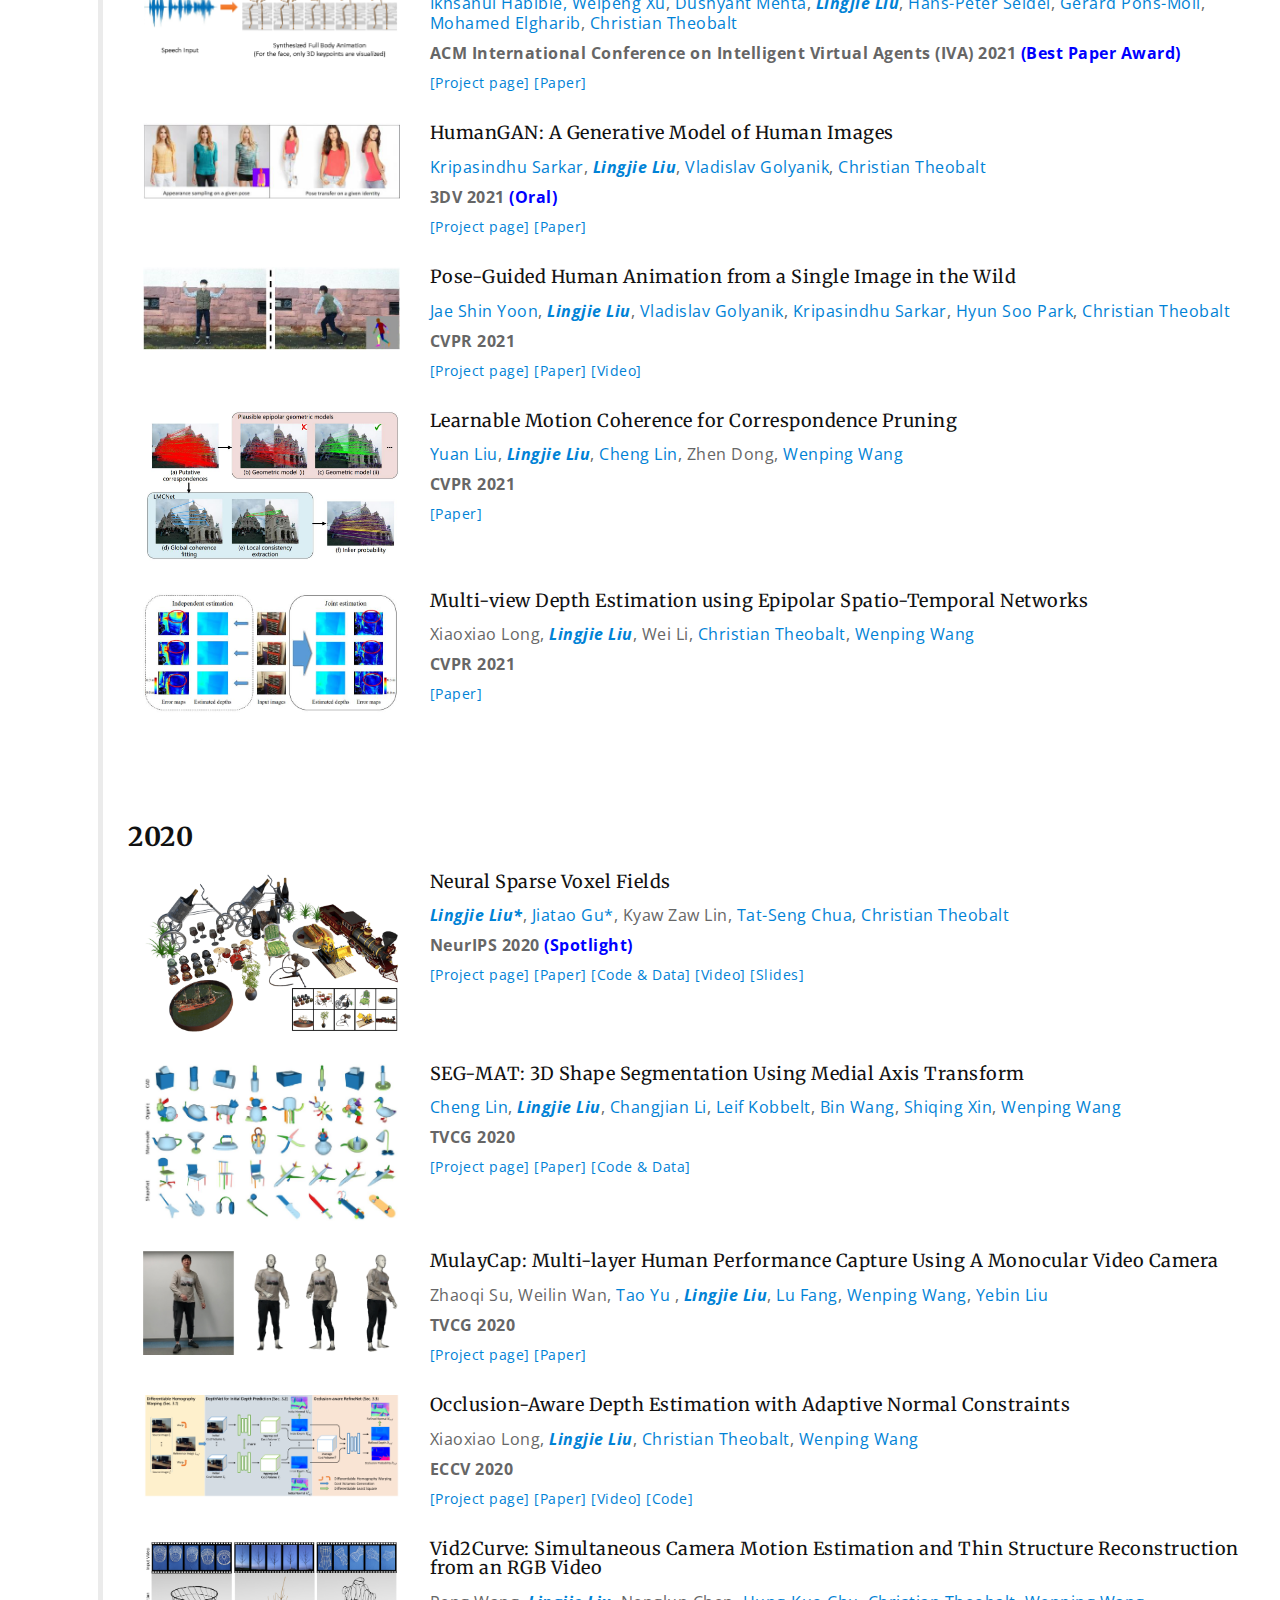
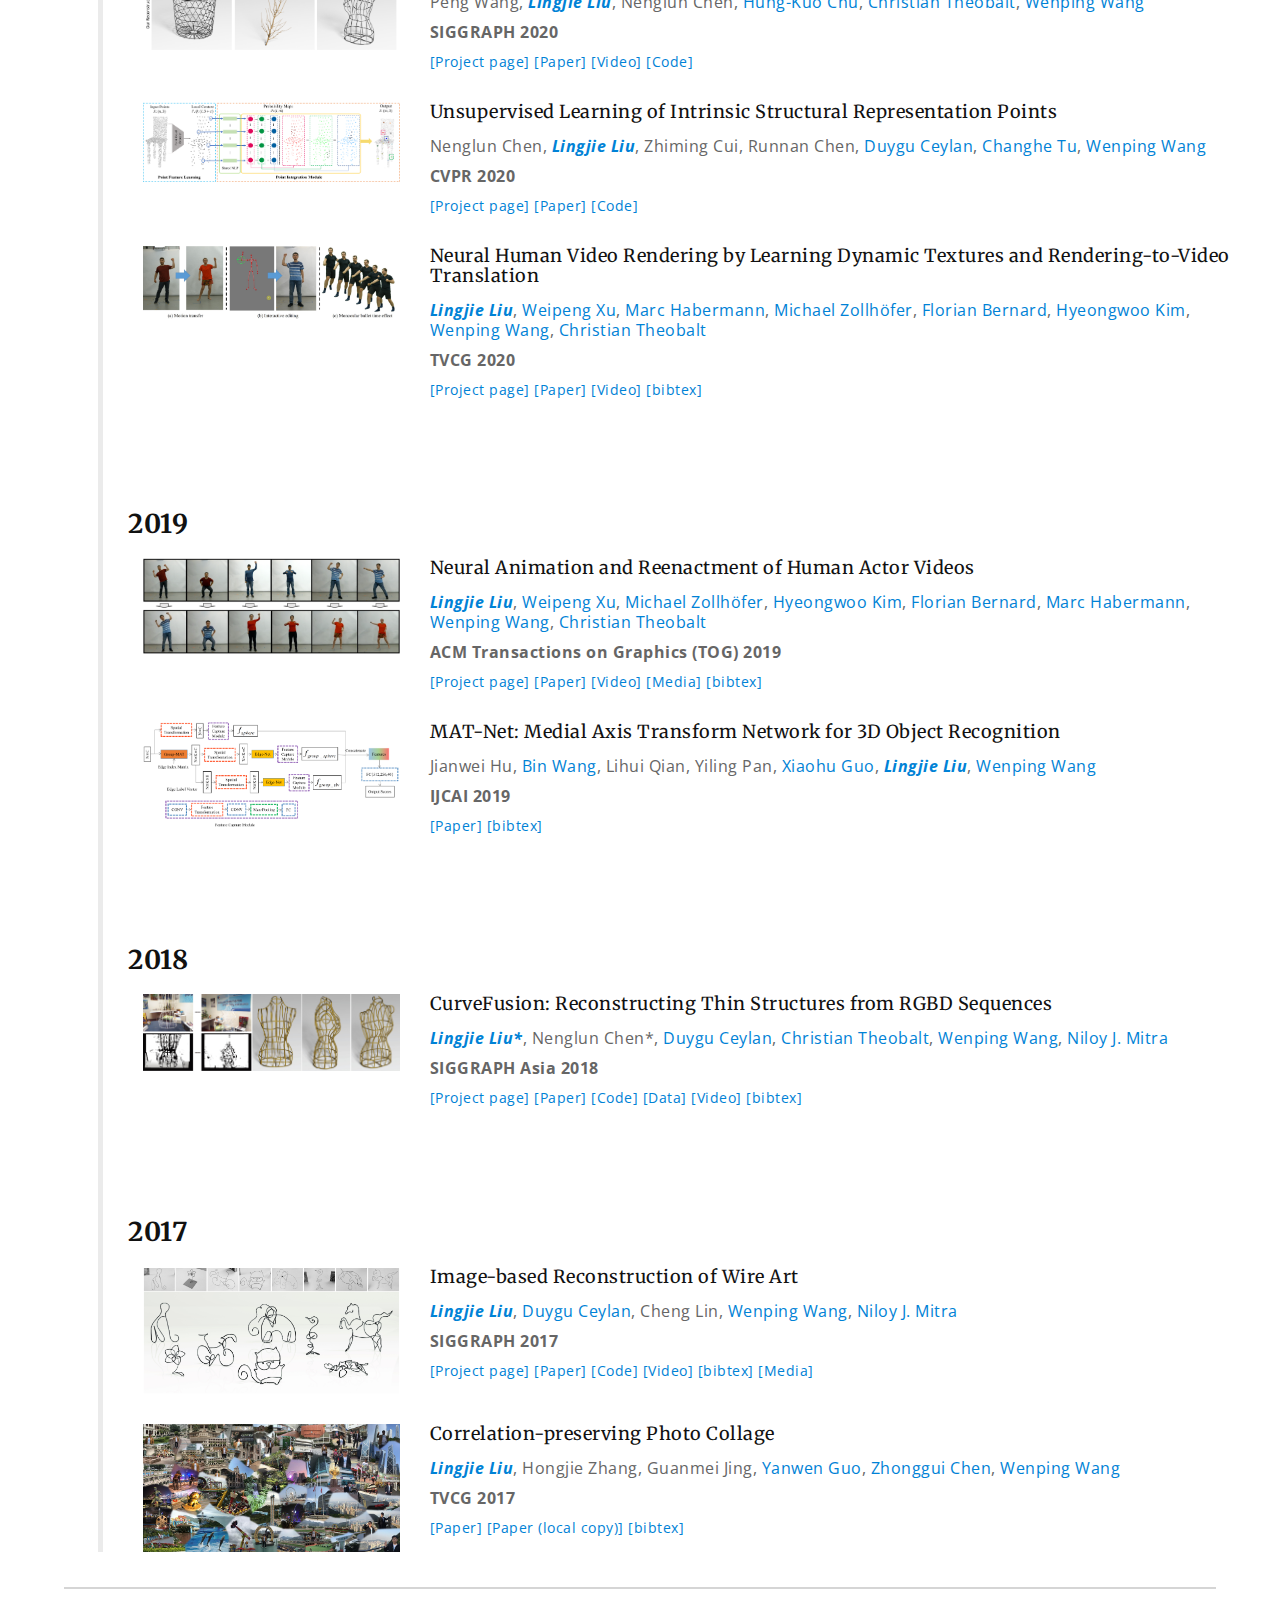
==== commit 6049e99c: "Update index.html" ====
--- a/index.html
+++ b/index.html
@@ -114,21 +114,24 @@
     <div class="container">
         <!-- header -->
         <header id="home">
-            <div class="header-content" style="background-color: rgba(0, 0, 0, 0.6); padding: 20px; border-radius: 10px;">
-                <div class="row">
-                    <div class="col-sm-5">
-                        <img src="images/teacher/Daily_life_picture.png" alt="Wenhua Zhang" style="border-radius: 50%; box-shadow: 0px 4px 10px rgba(0, 0, 0, 0.3);">
+            <div class="header-content" style="background-color: rgba(0, 0, 0, 0.6); padding: 30px; border-radius: 10px; max-width: 900px; margin: 0 auto;">
+                <div class="row align-items-center">
+                    <div class="col-sm-5 text-center">
+                        <img src="images/teacher/Daily_life_picture.png" alt="Wenhua Zhang" style="width: 150px; height: 150px; border-radius: 50%; box-shadow: 0px 4px 10px rgba(0, 0, 0, 0.3);">
                     </div>
-                    <div class="col-sm-7" style="color: #ffffff;">
-                        <h2 style="color: #E6E6FA; font-weight: bold;">Wenhua Zhang</h2>
-                        <h5 style="color: #ADD8E6; margin-top: 10px;"> Lecturer </h5>
-						<h5>
+                    <div class="col-sm-7" style="color: #ffffff; line-height: 1.6;">
+                        <h2 style="color: #E6E6FA; font-weight: bold; margin-bottom: 10px;">Wenhua Zhang</h2>
+                        <h5 style="color: #ADD8E6; margin: 0;">Lecturer</h5>
+                        <h5 style="margin: 10px 0;">
                             <a href="https://ai.shu.edu.cn/index.htm" target="_blank" style="color: #87CEEB; text-decoration: none;">Institute of Artificial Intelligence</a>
                         </h5>
-						<h5> 
+                        <h5 style="margin: 10px 0;">
                             <a href="https://www.shu.edu.cn/" target="_blank" style="color: #87CEEB; font-size: 17px; text-decoration: none;">Shanghai University</a>
                         </h5>
-                        <p style="margin-top: 15px; font-size: 16px;"> Email: <a href="mailto:winniezhangcoding@gmail.com" style="color: #FFA07A; text-decoration: none;">winniezhangcoding@gmail.com</a> | Address: Rm 418, School of Future Technology, Institute of Artificial Intelligence </p>
+                        <p style="margin-top: 15px; font-size: 16px;">
+                            Email: <a href="mailto:winniezhangcoding@gmail.com" style="color: #FFA07A; text-decoration: none;">winniezhangcoding@gmail.com</a><br>
+                            Address: Rm 418, School of Future Technology, Institute of Artificial Intelligence
+                        </p>
 						
                         <!--
                         <p> <a
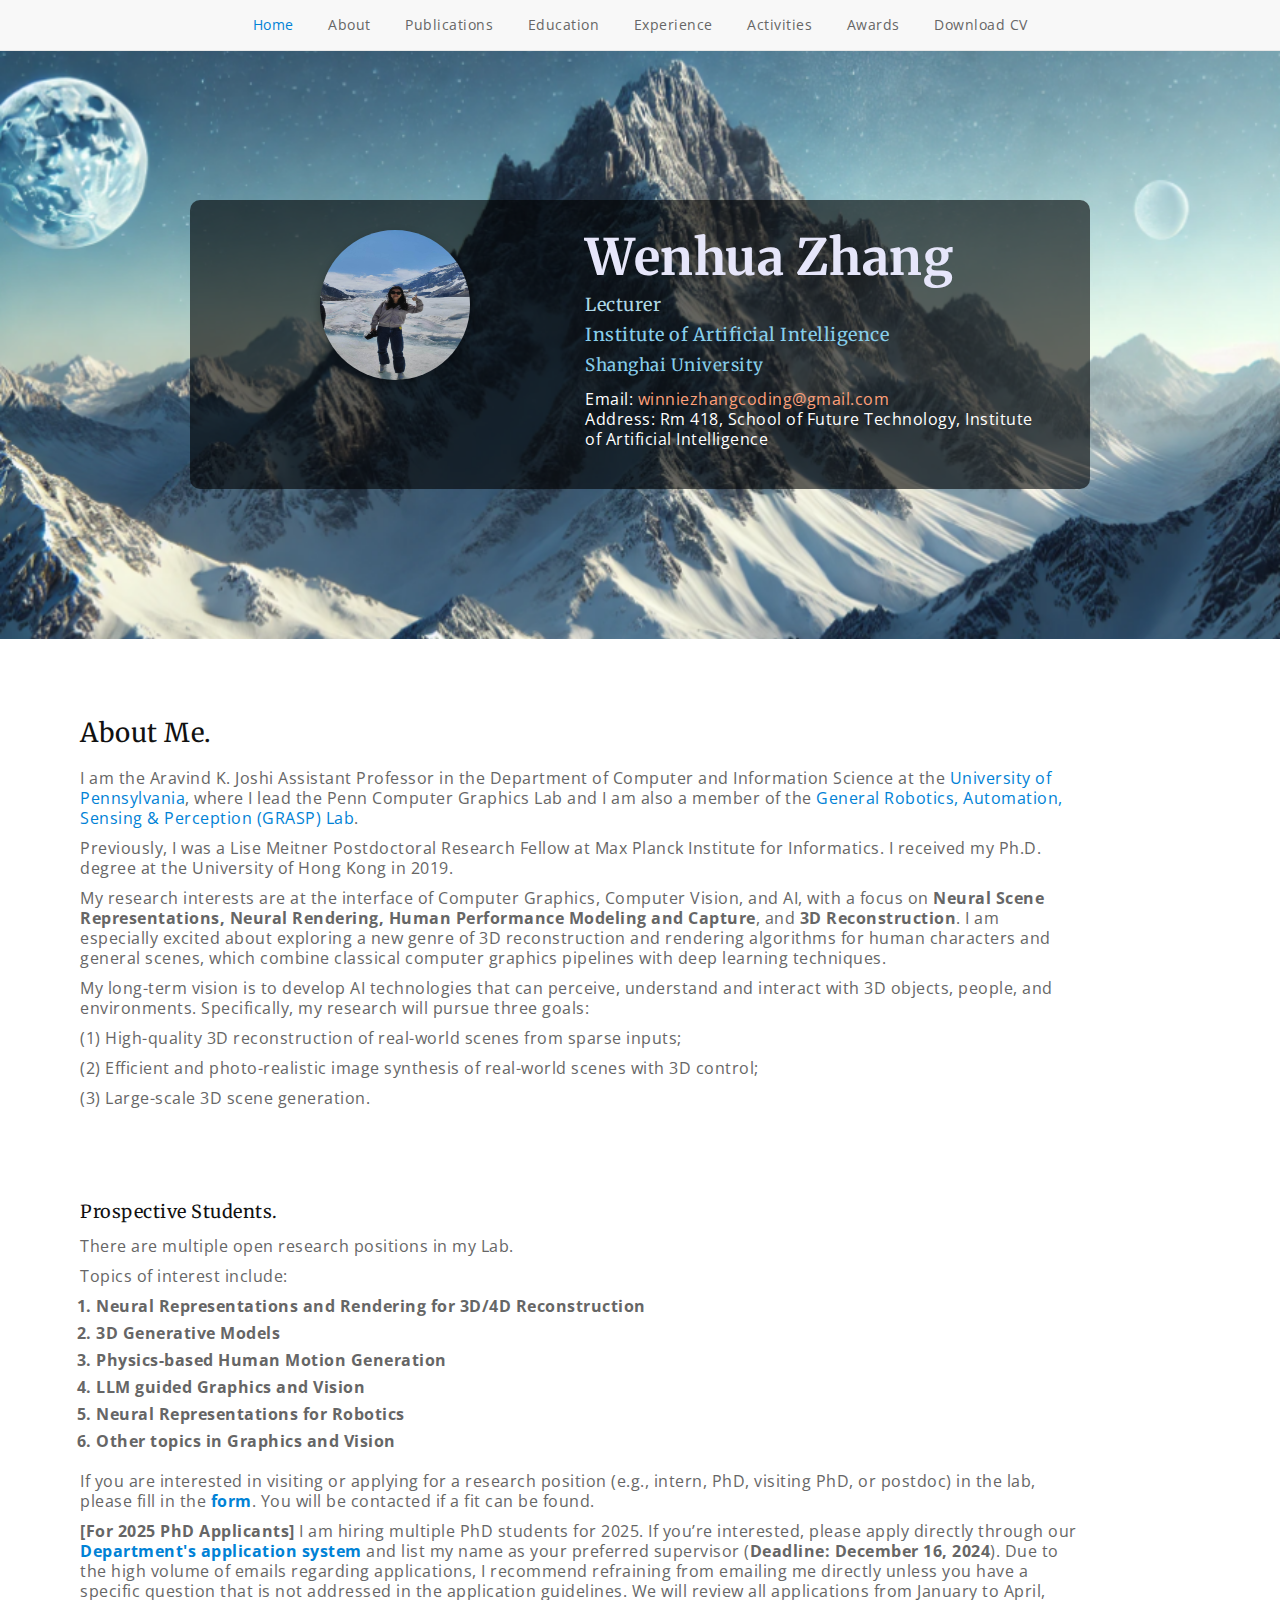
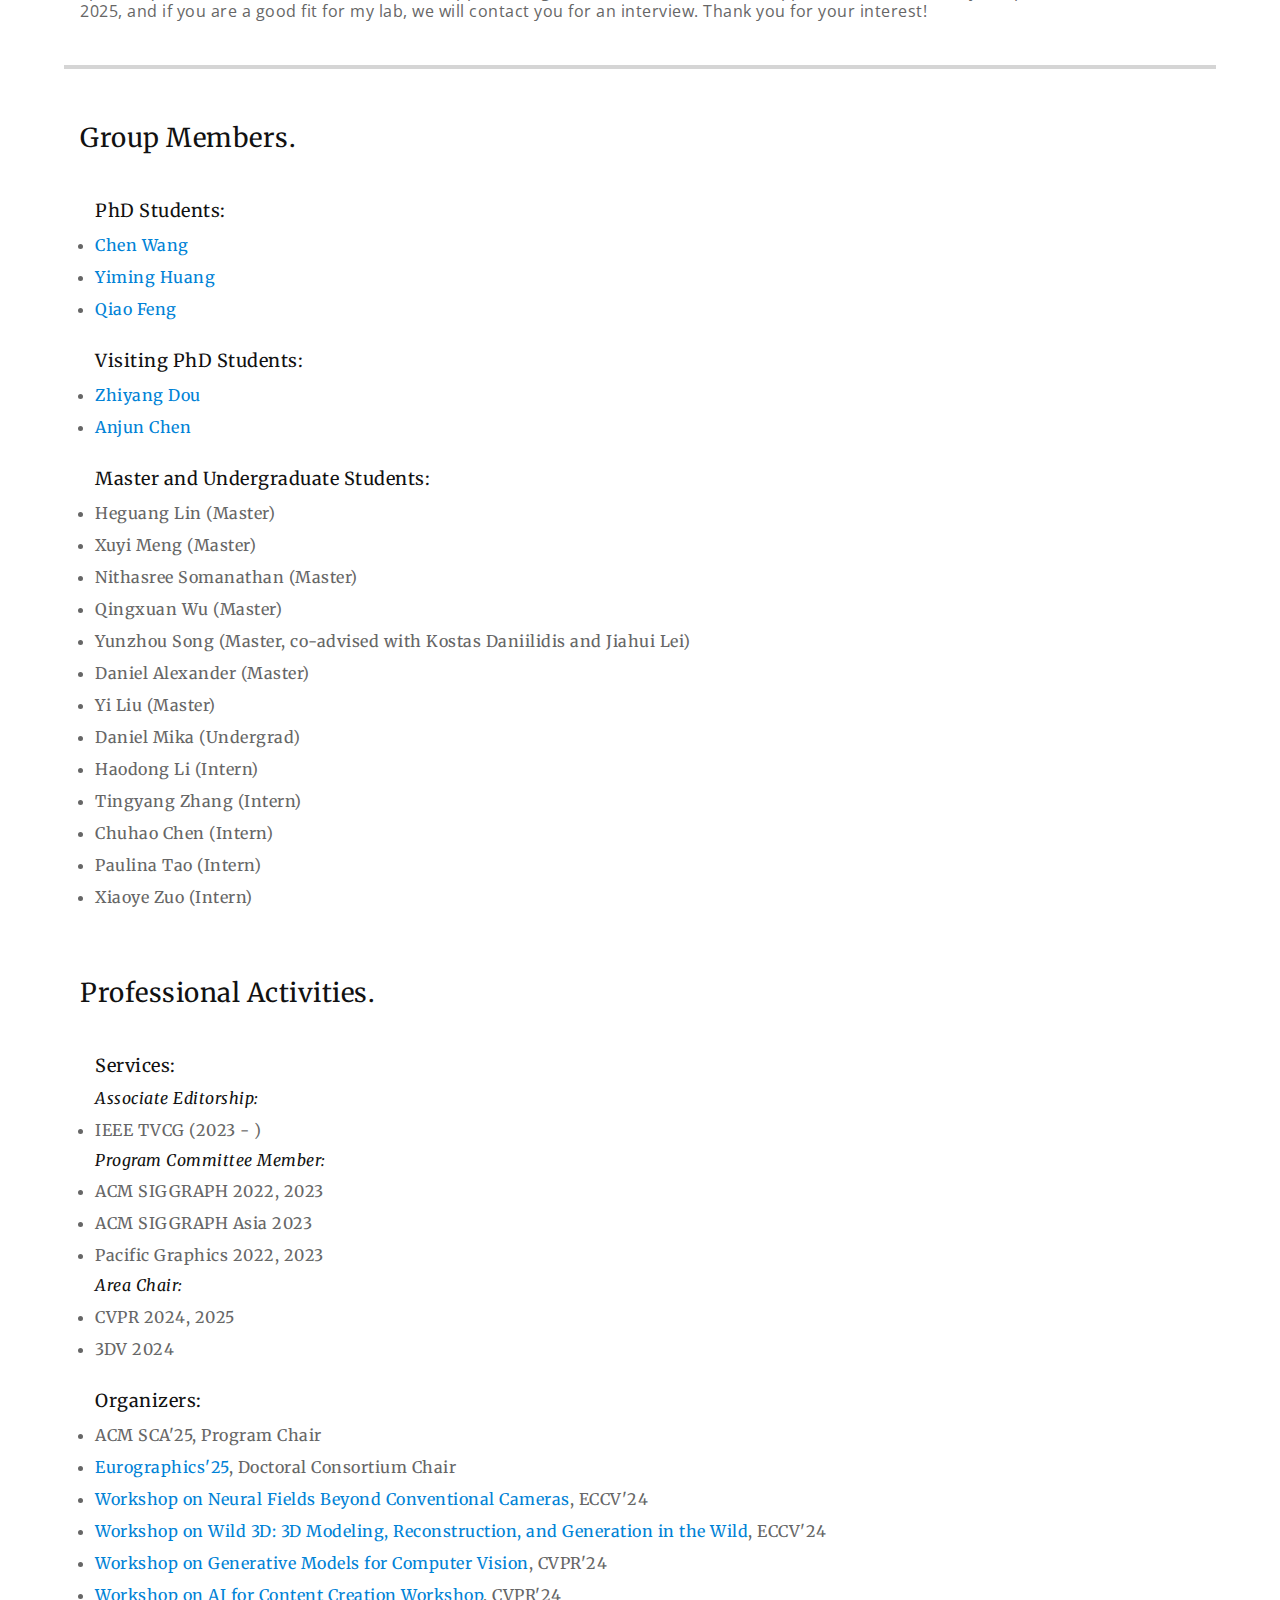
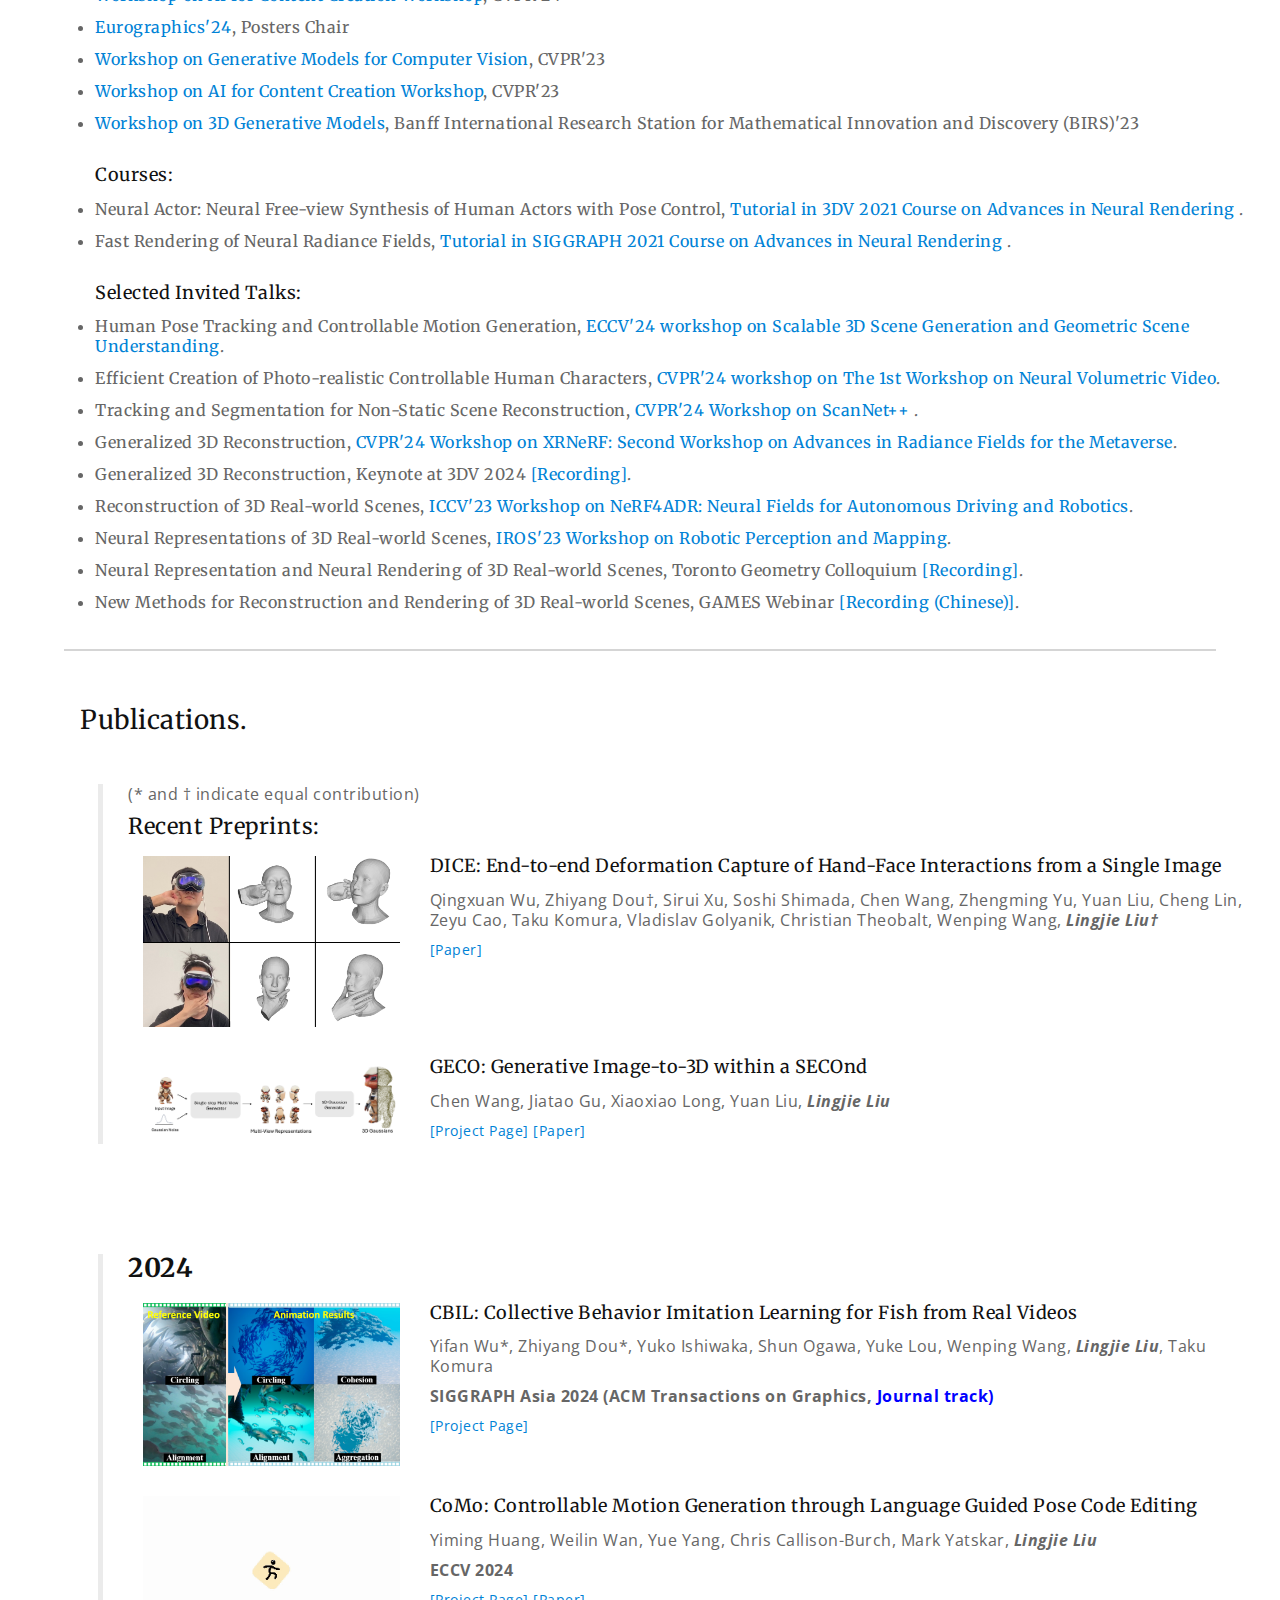
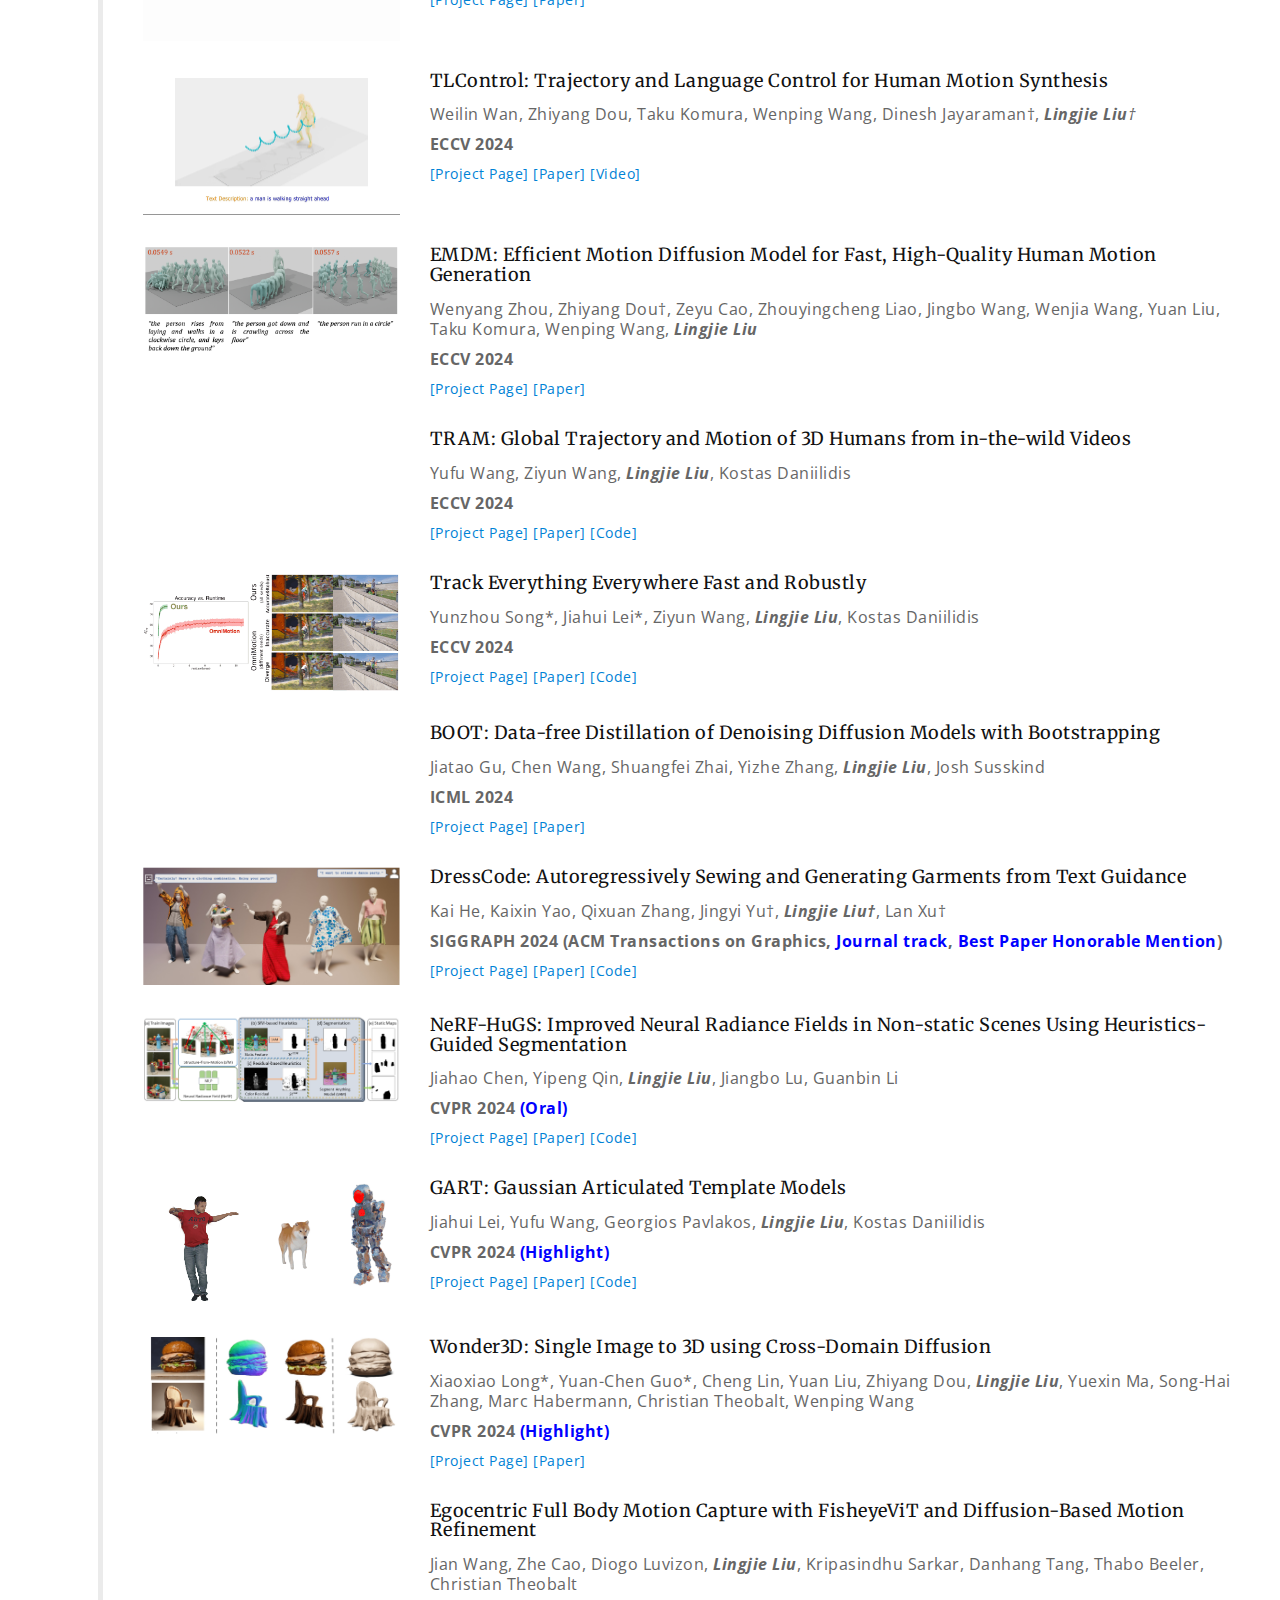
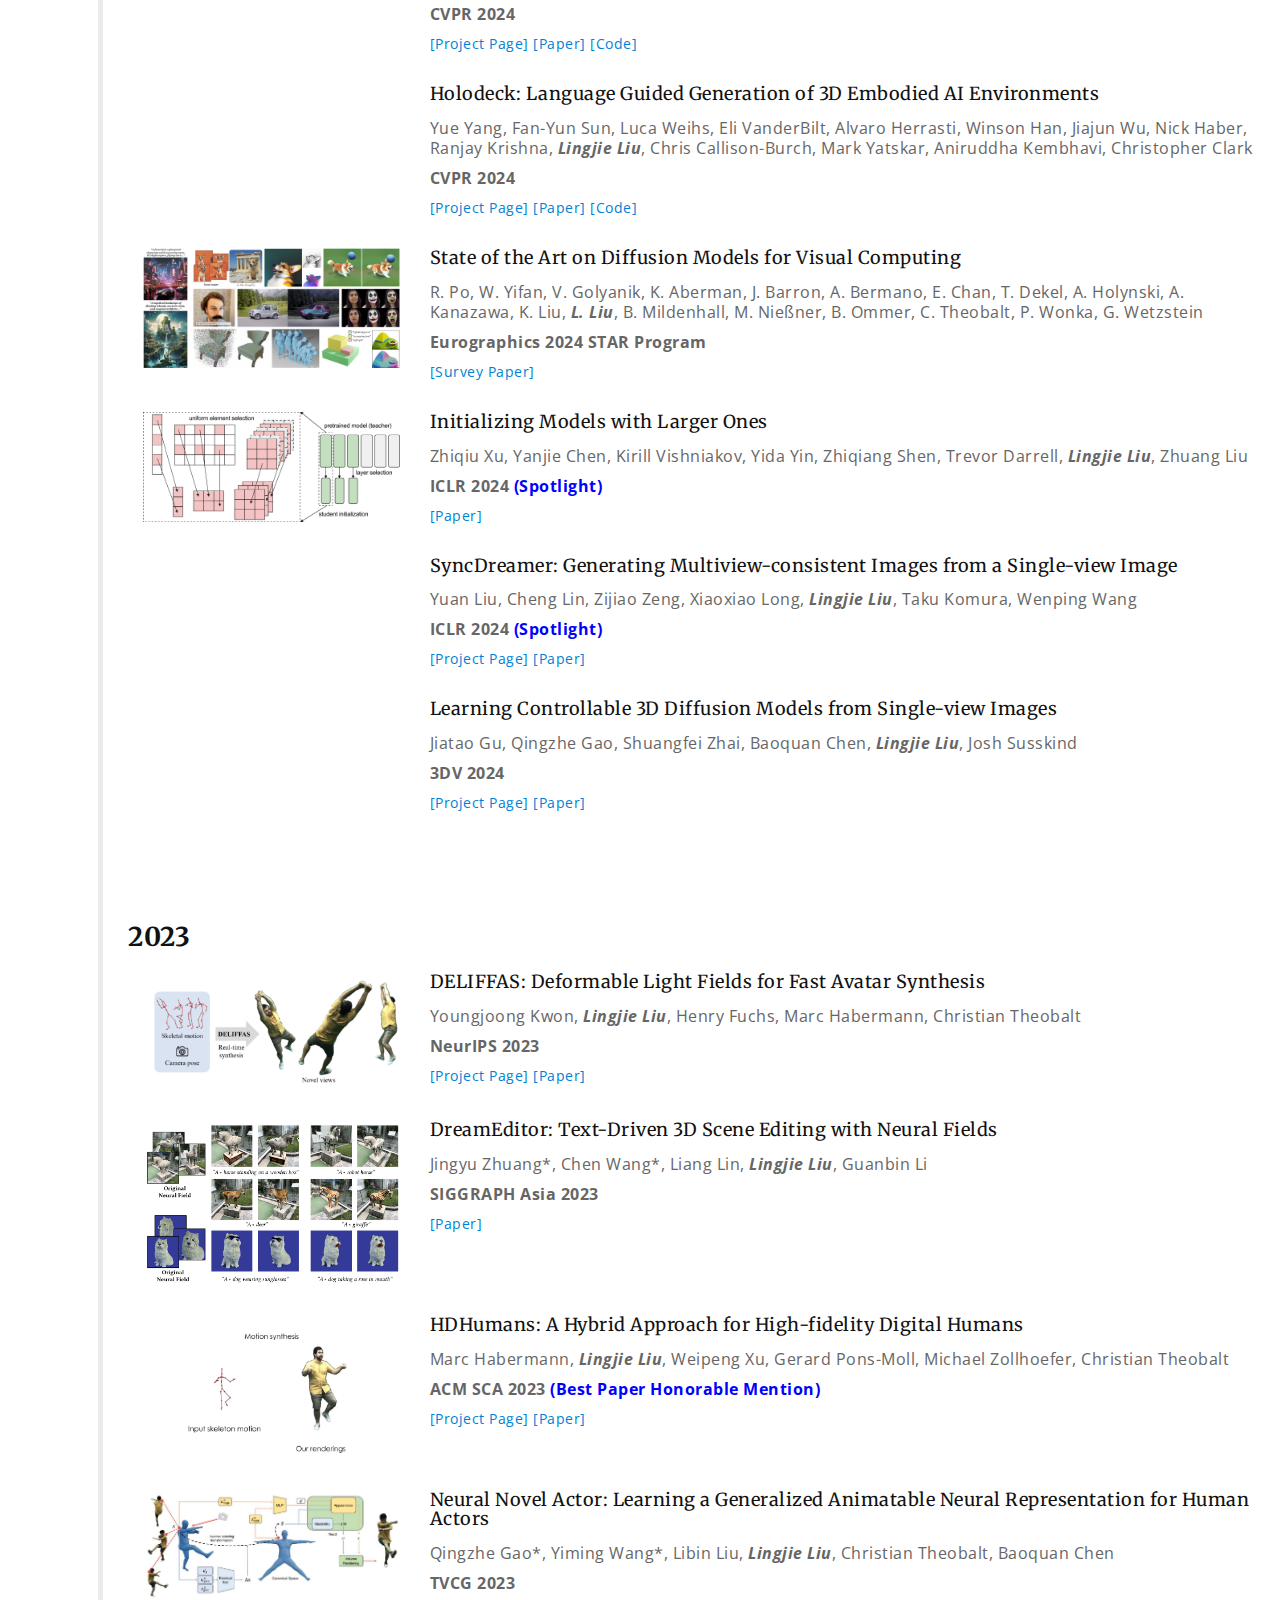
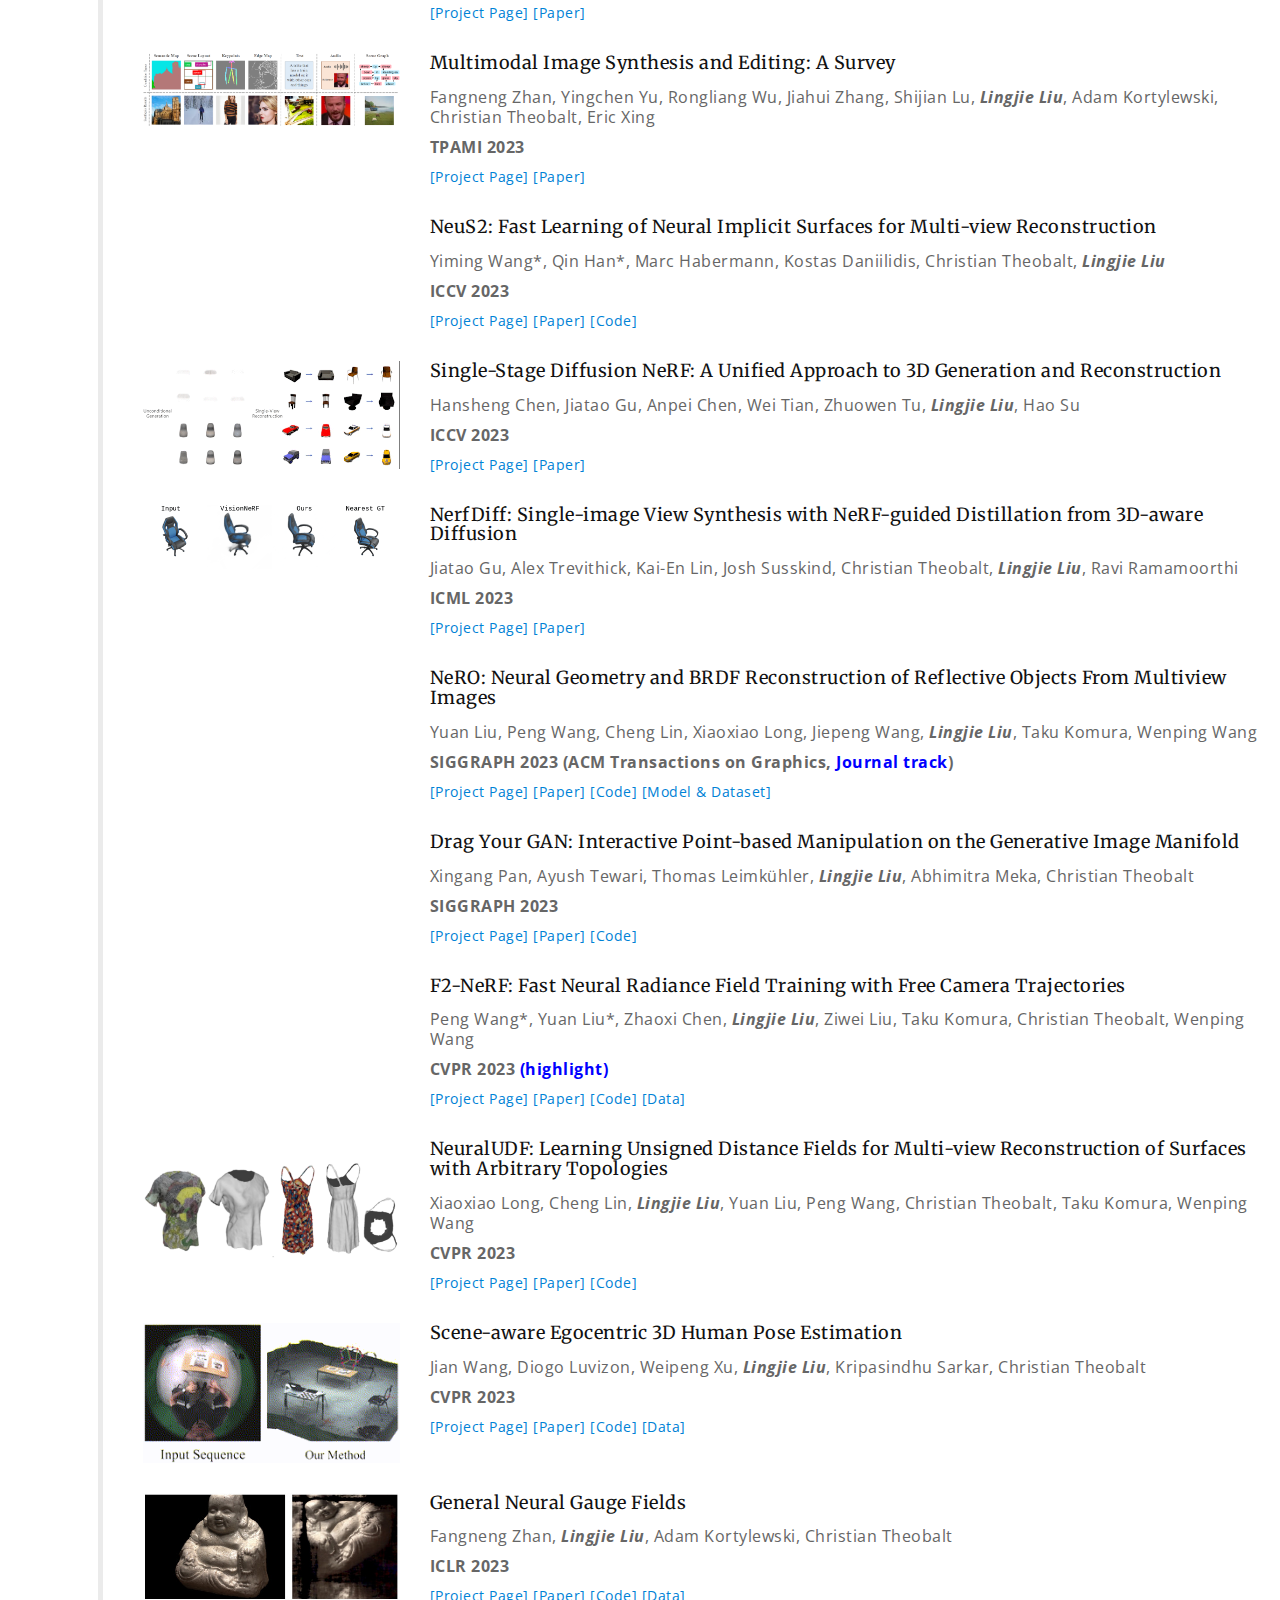
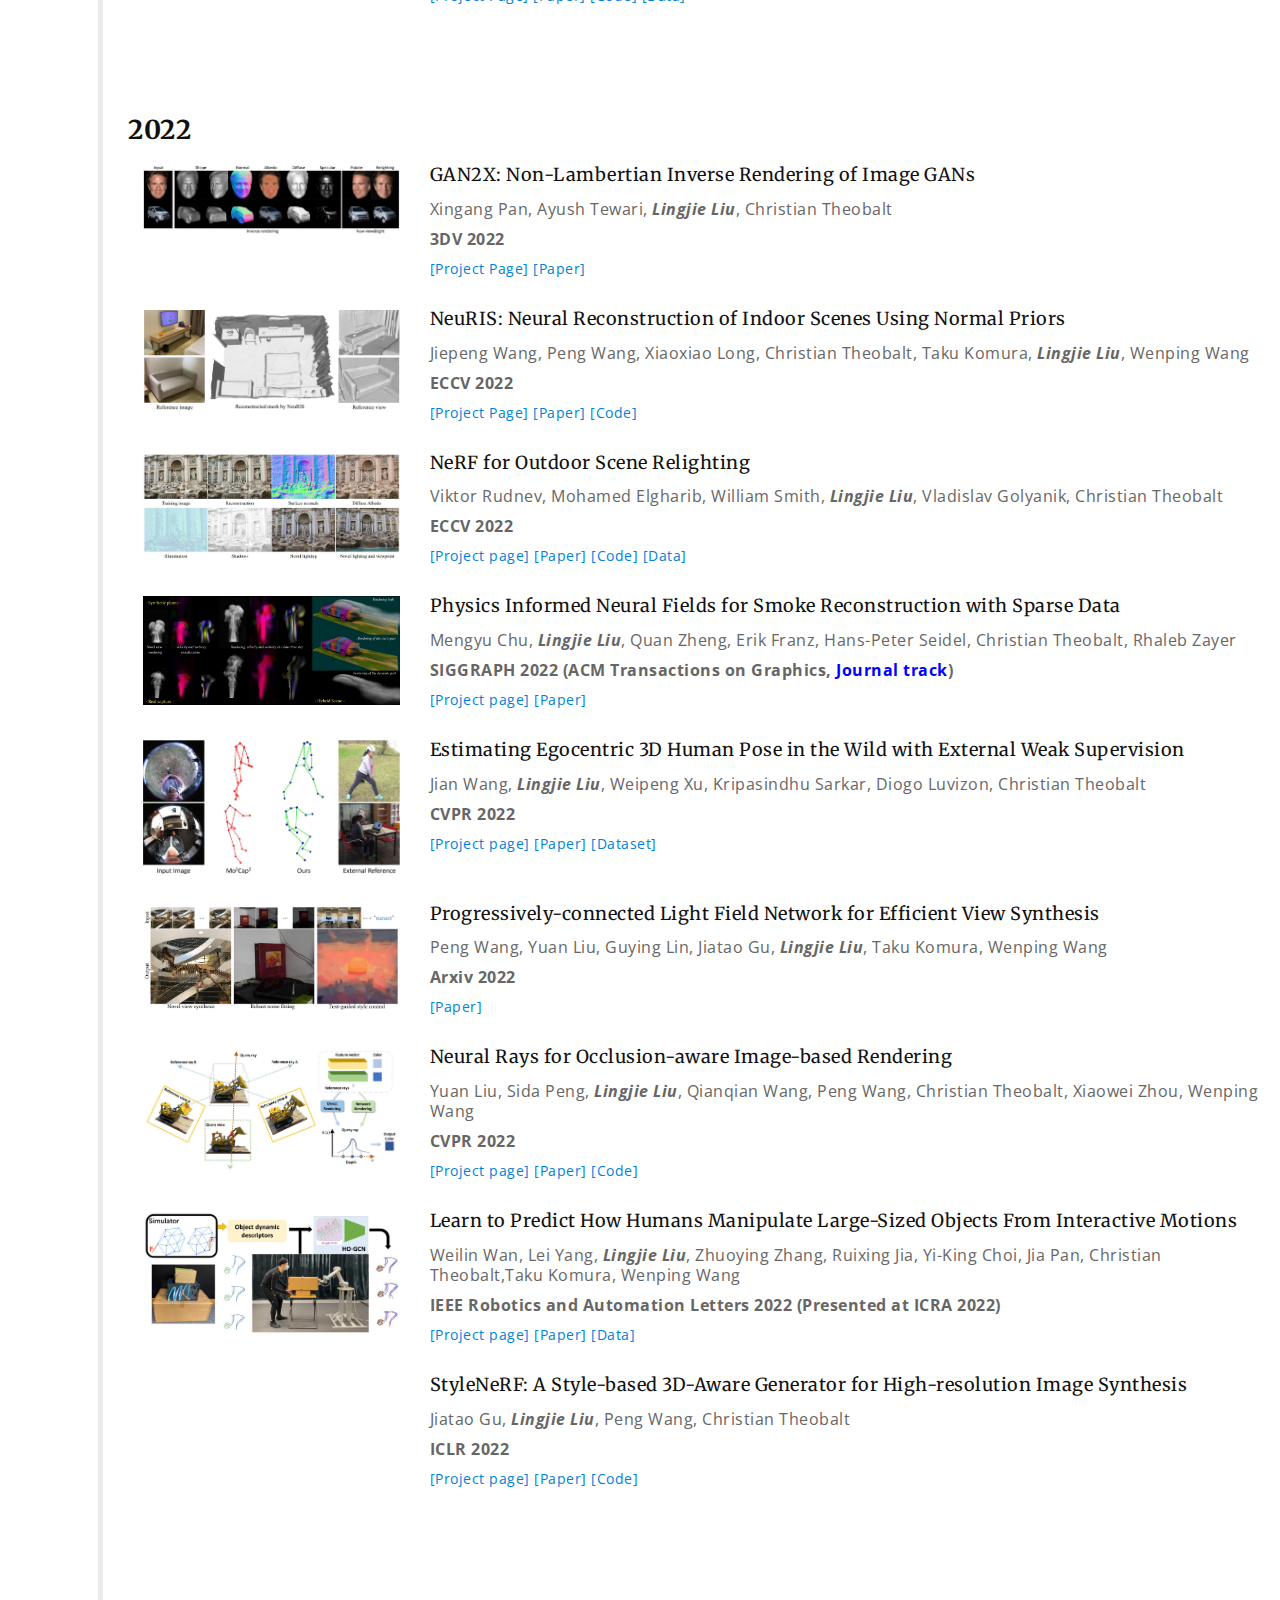
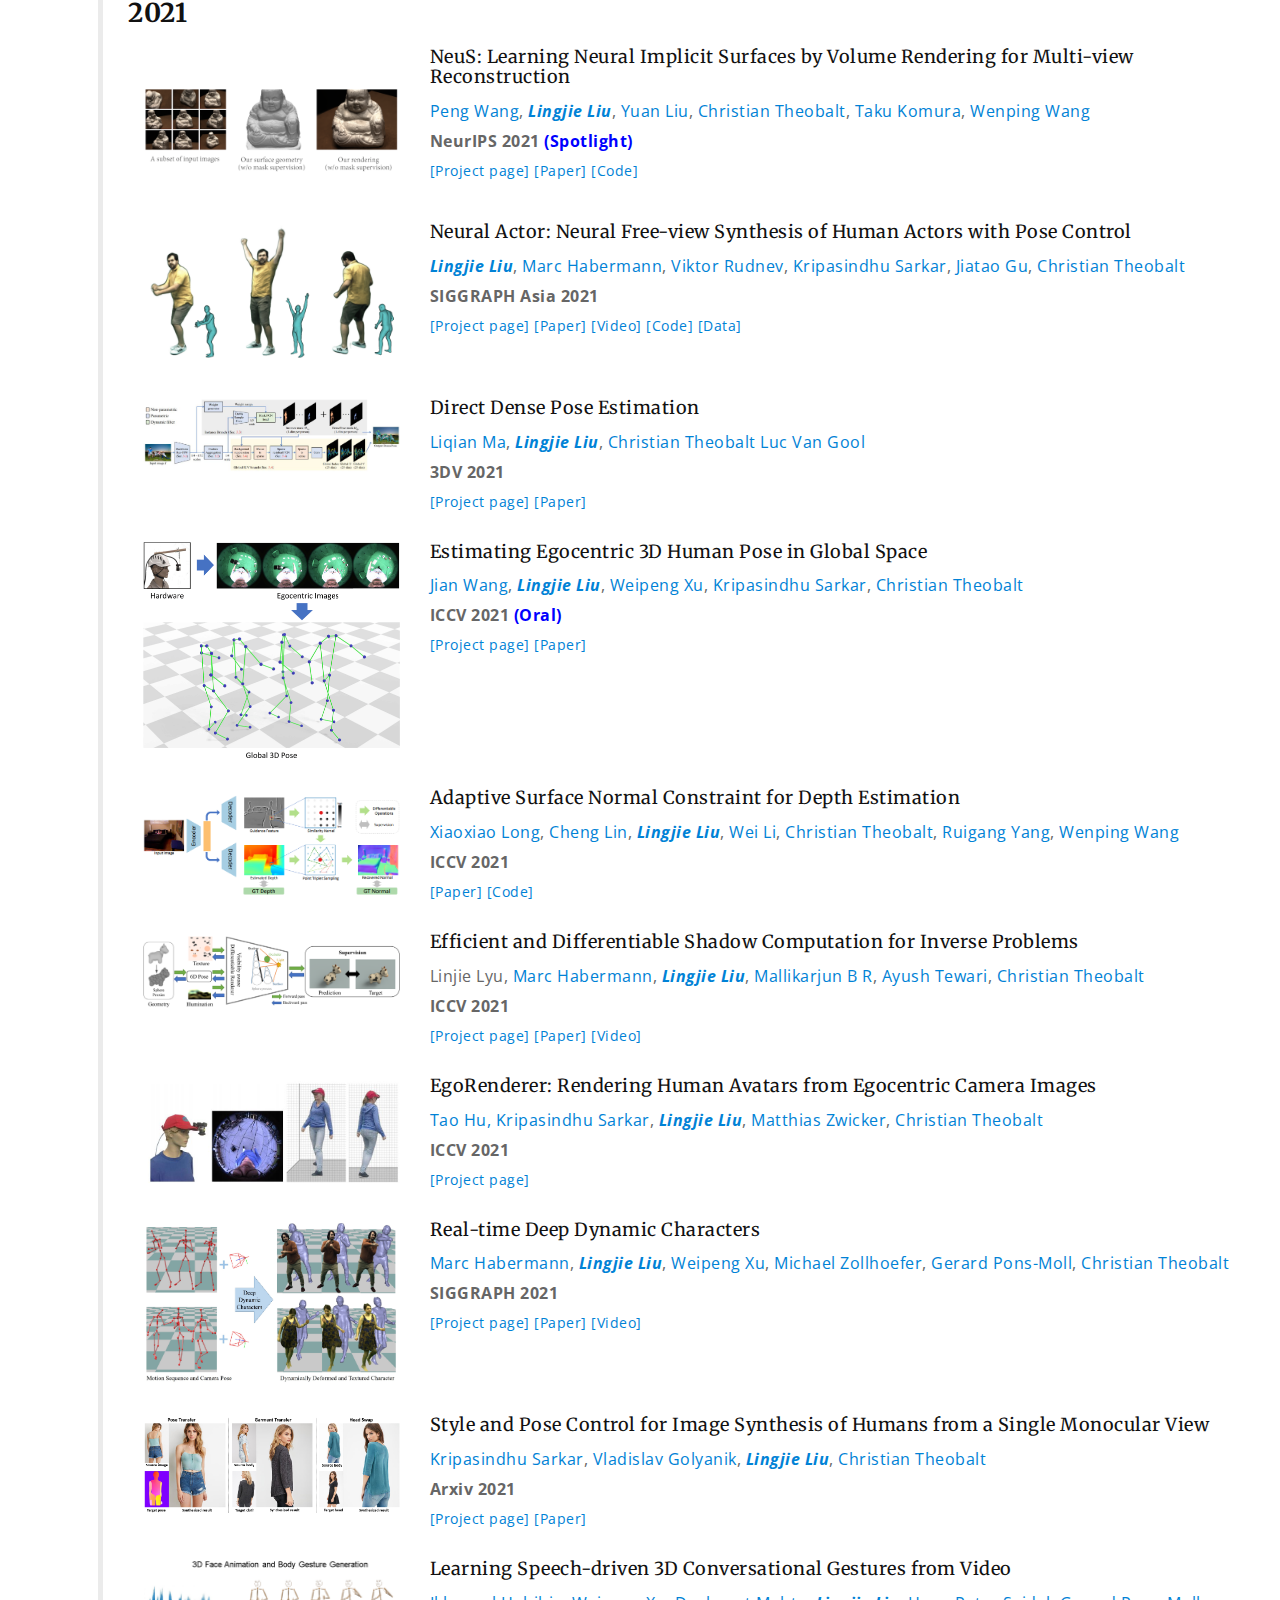
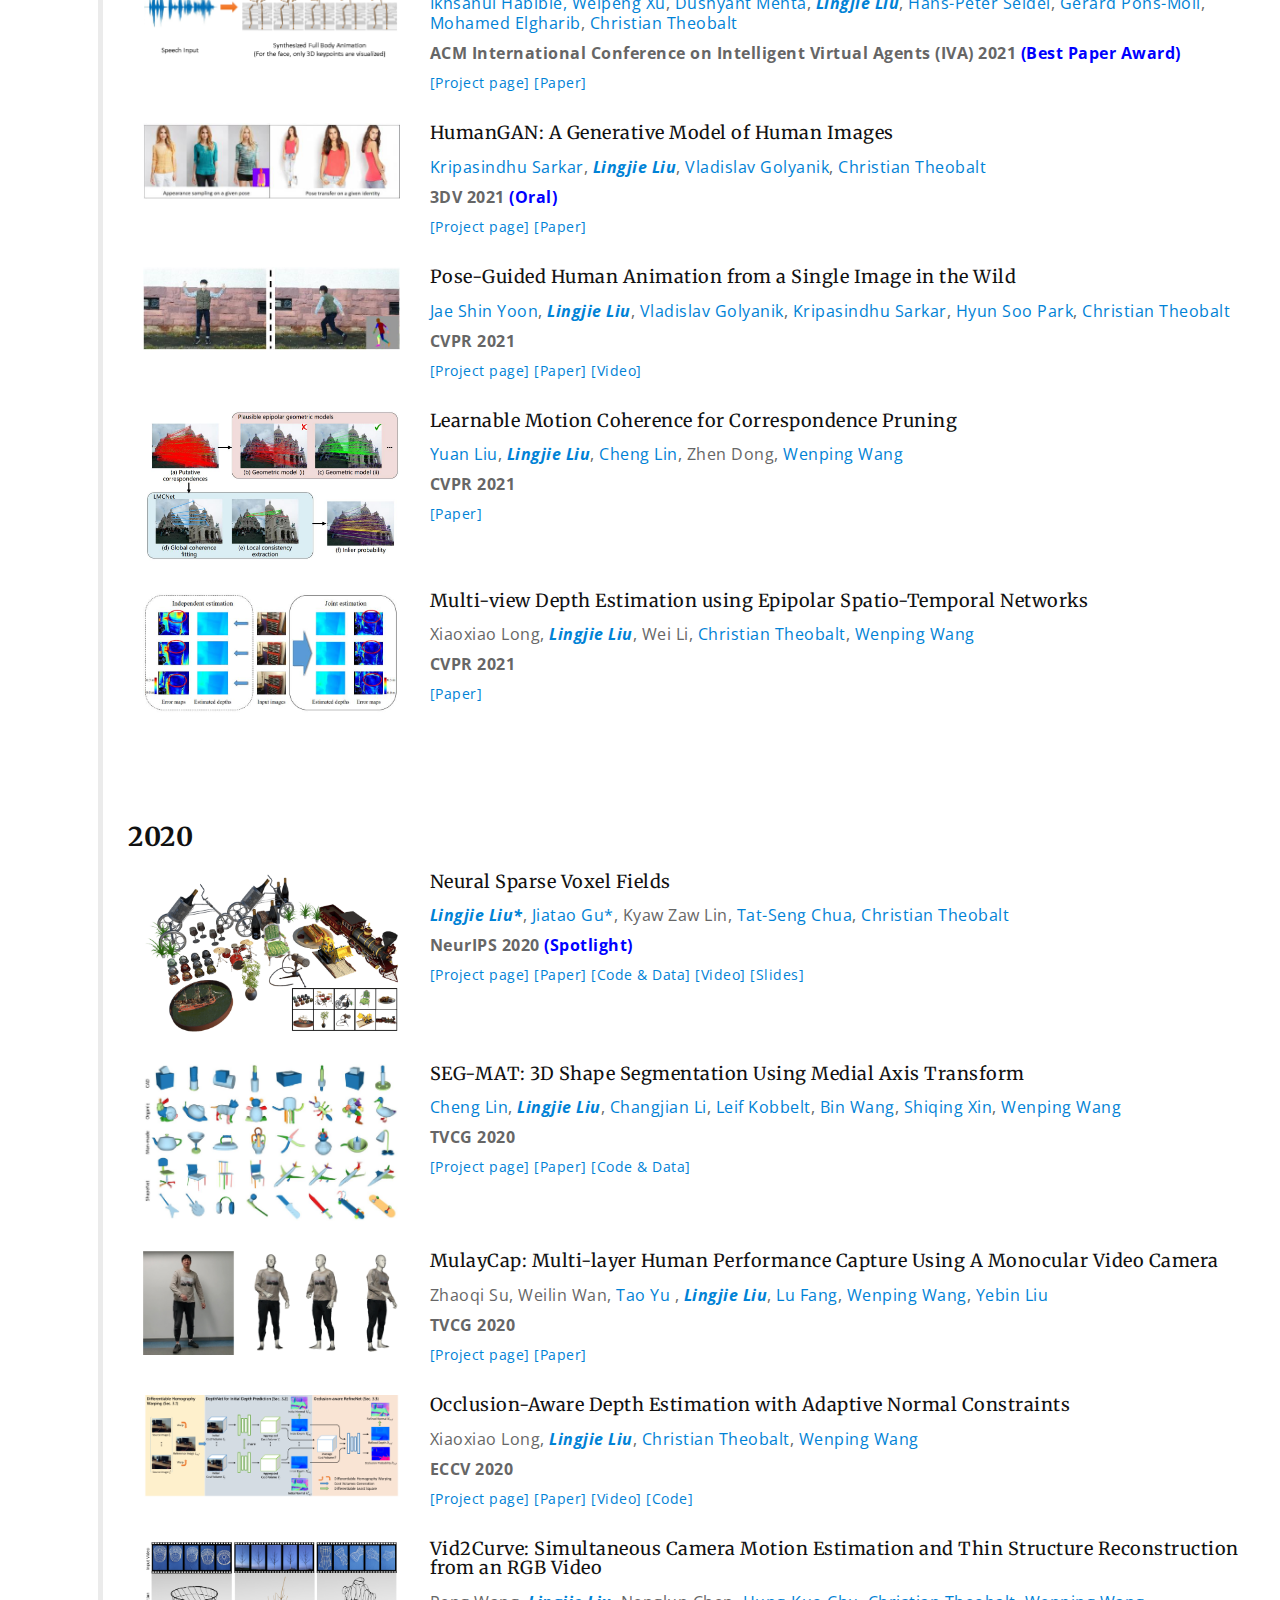
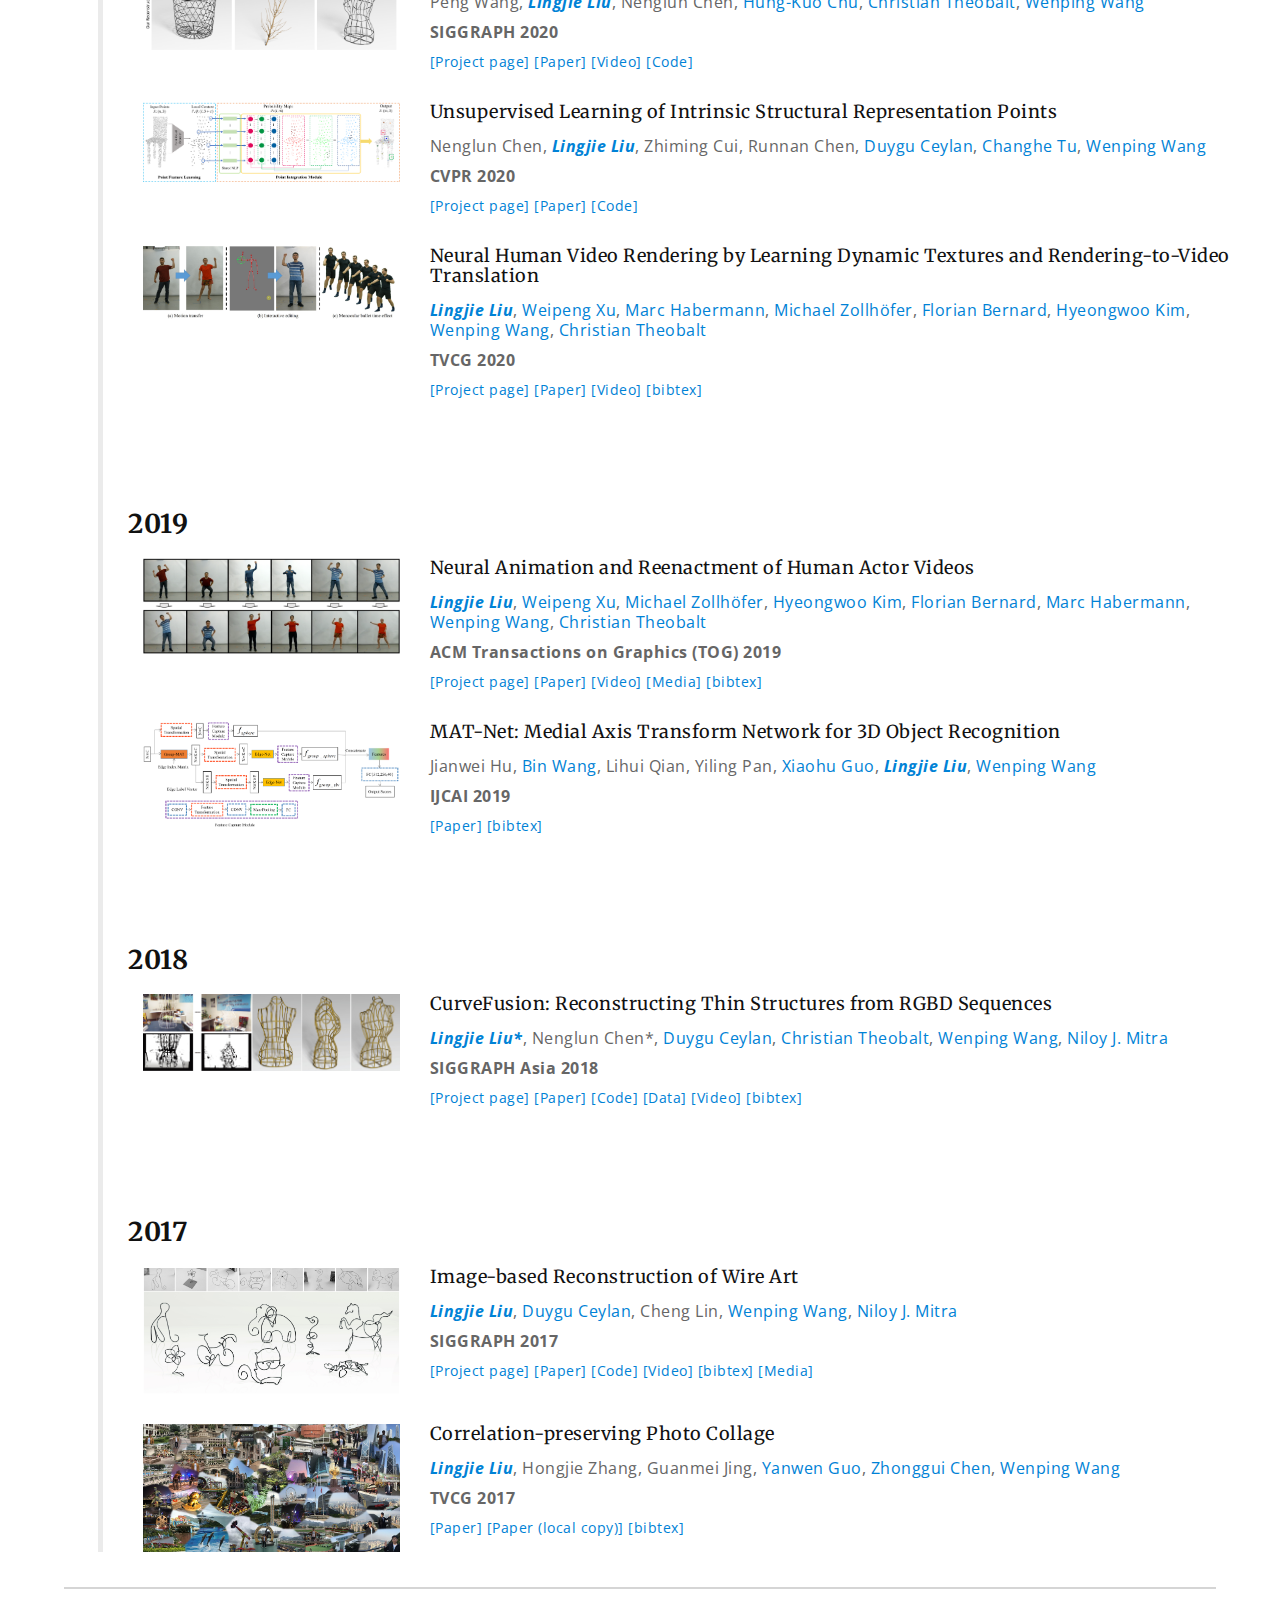
==== commit 9fe8314c: "Update index.html   images/teacher/teacher.jpg" ====
--- a/index.html
+++ b/index.html
@@ -117,7 +117,7 @@
             <div class="header-content" style="background-color: rgba(0, 0, 0, 0.6); padding: 30px; border-radius: 10px; max-width: 900px; margin: 0 auto;">
                 <div class="row align-items-center">
                     <div class="col-sm-5 text-center">
-                        <img src="images/teacher/Daily_life_picture.png" alt="Wenhua Zhang" style="width: 150px; height: 150px; border-radius: 50%; box-shadow: 0px 4px 10px rgba(0, 0, 0, 0.3);">
+                        <img src="images/teacher/teacher.jpg" alt="Wenhua Zhang" style="width: 150px; height: 150px; border-radius: 50%; box-shadow: 0px 4px 10px rgba(0, 0, 0, 0.3);">
                     </div>
                     <div class="col-sm-7" style="color: #ffffff; line-height: 1.6;">
                         <h2 style="color: #E6E6FA; font-weight: bold; margin-bottom: 10px;">Wenhua Zhang</h2>
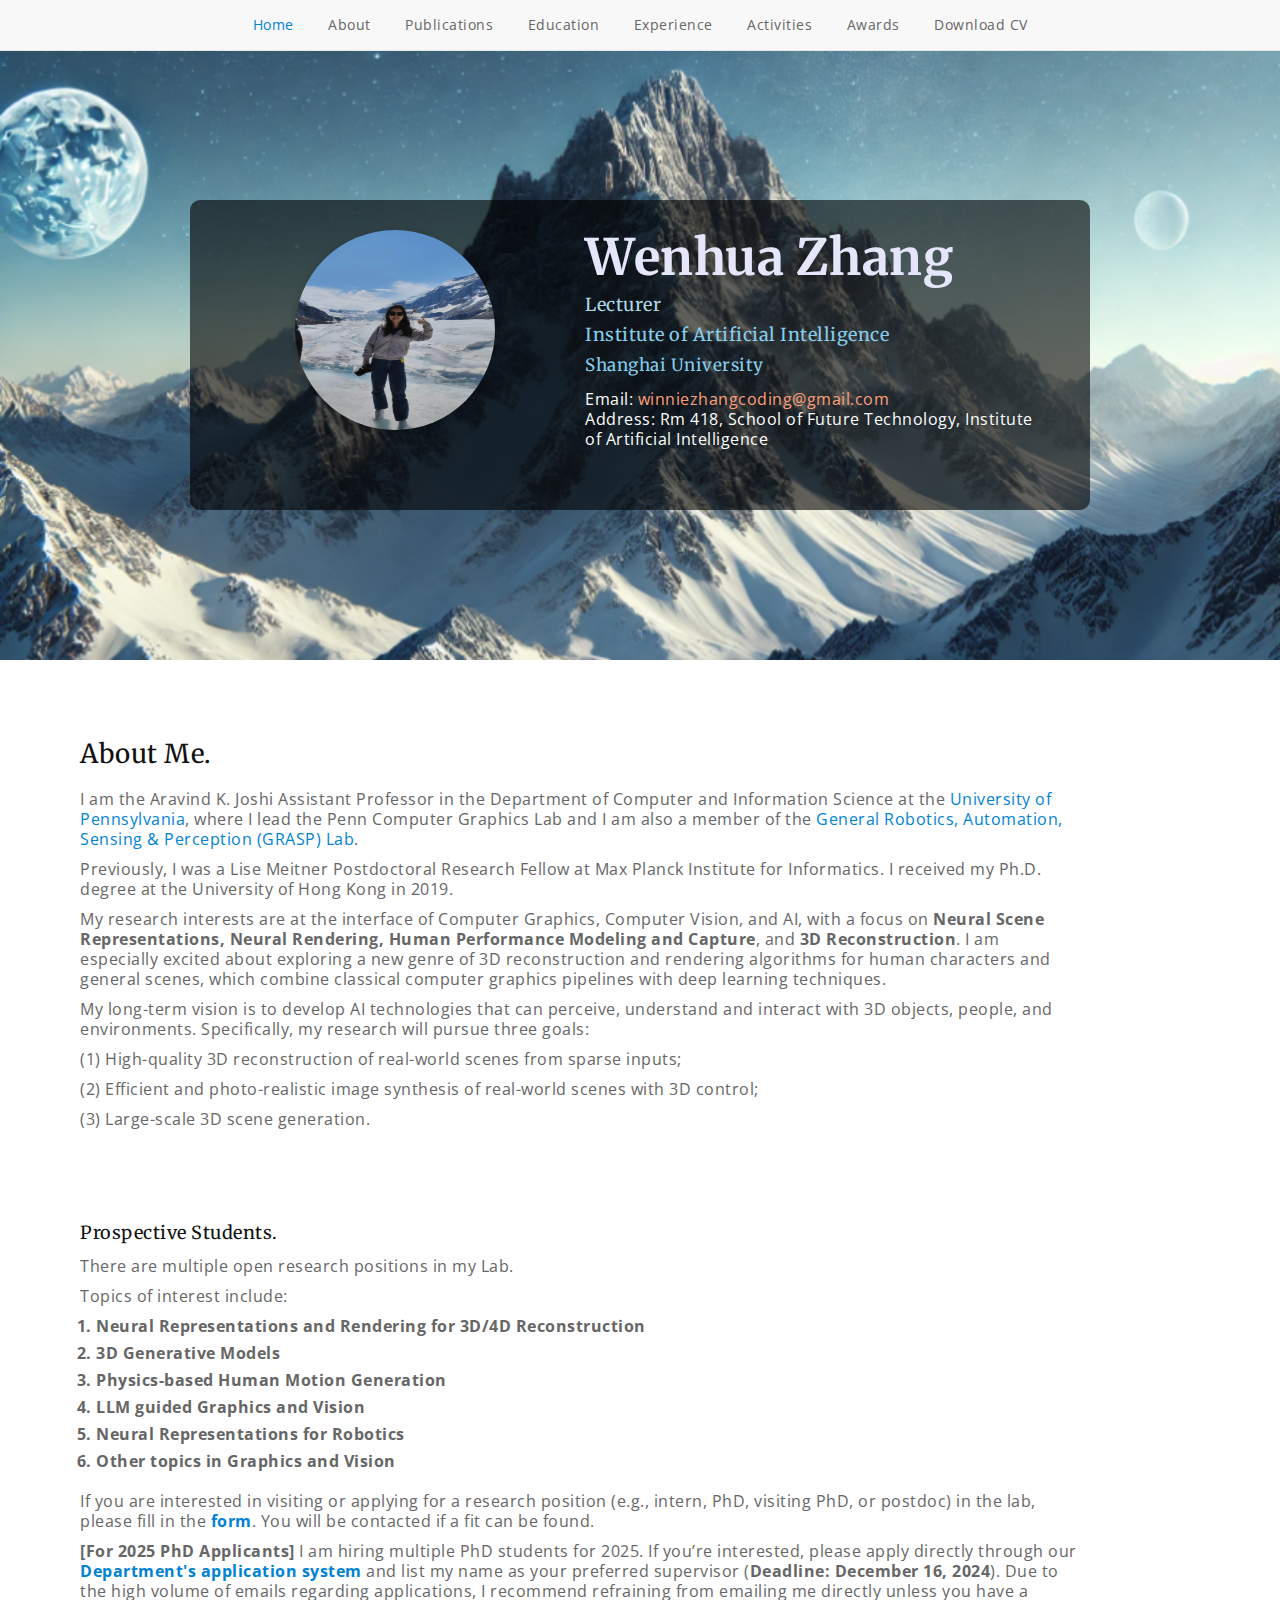
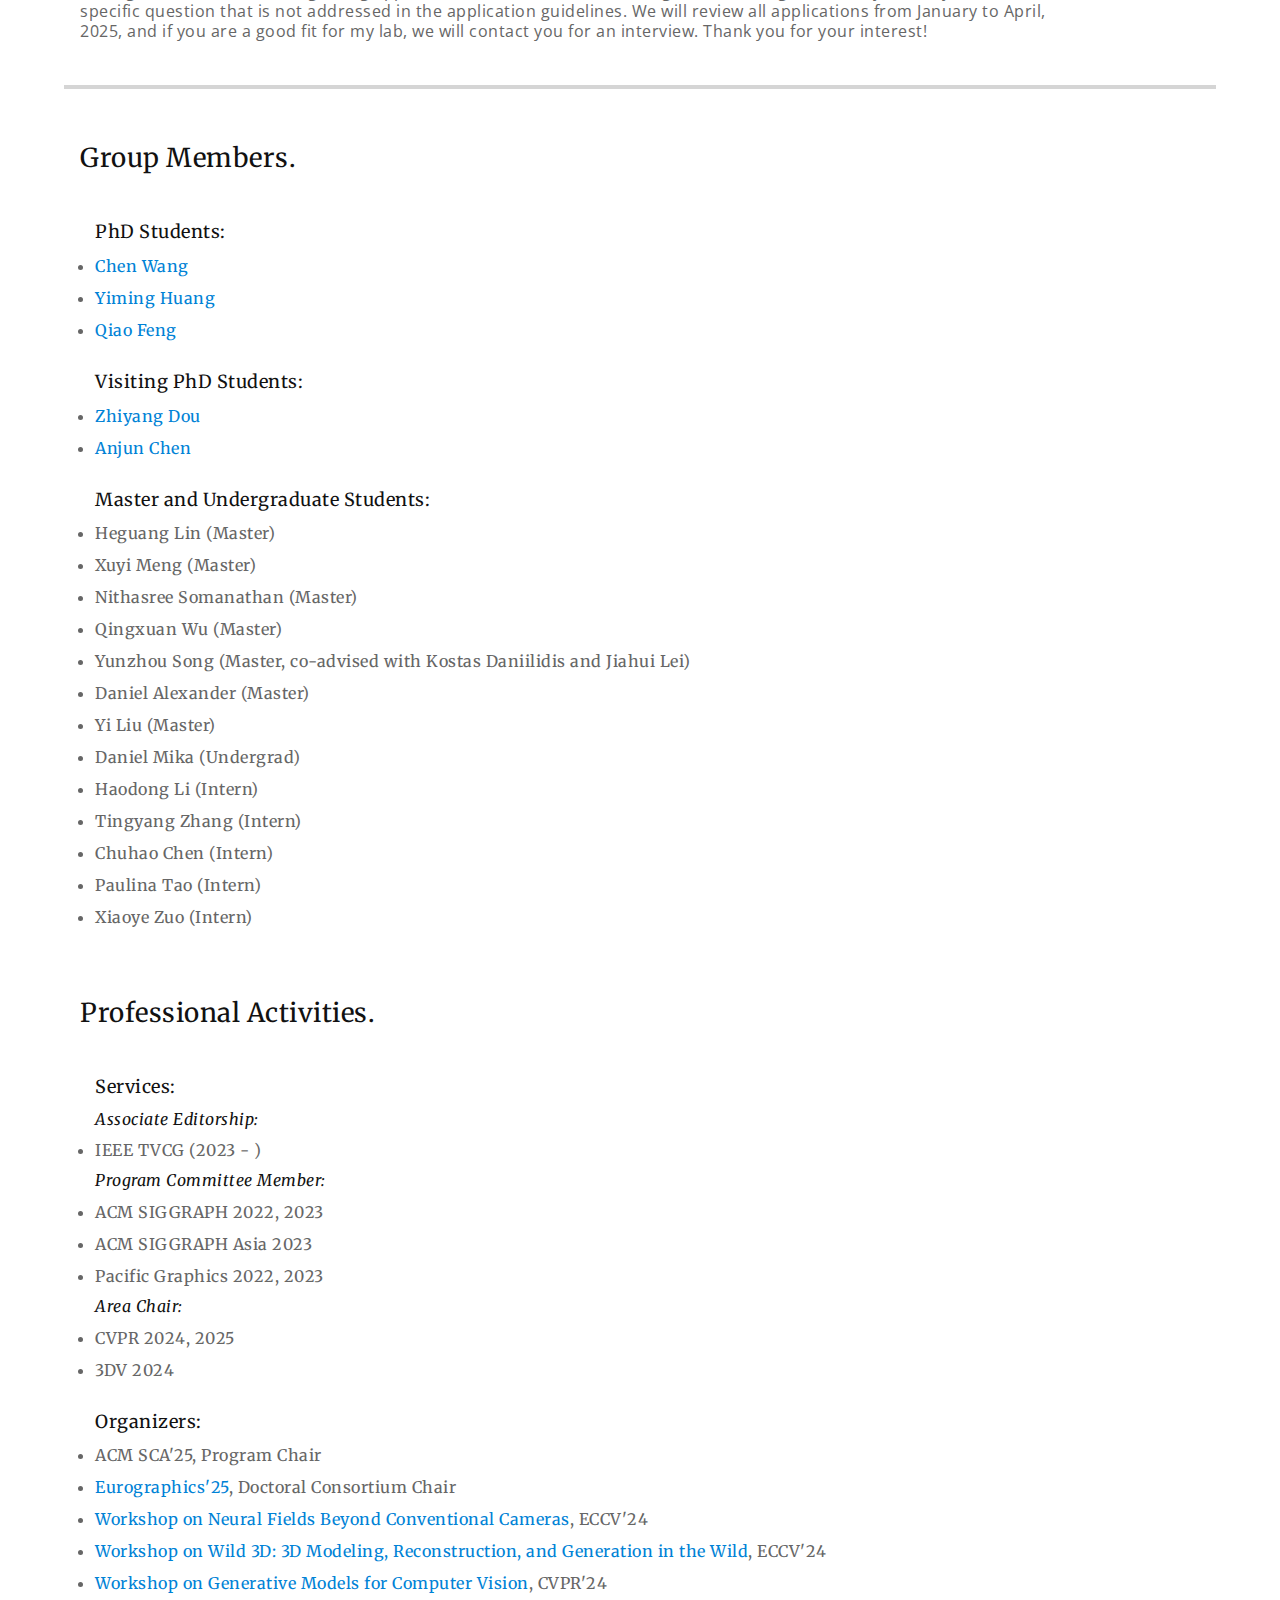
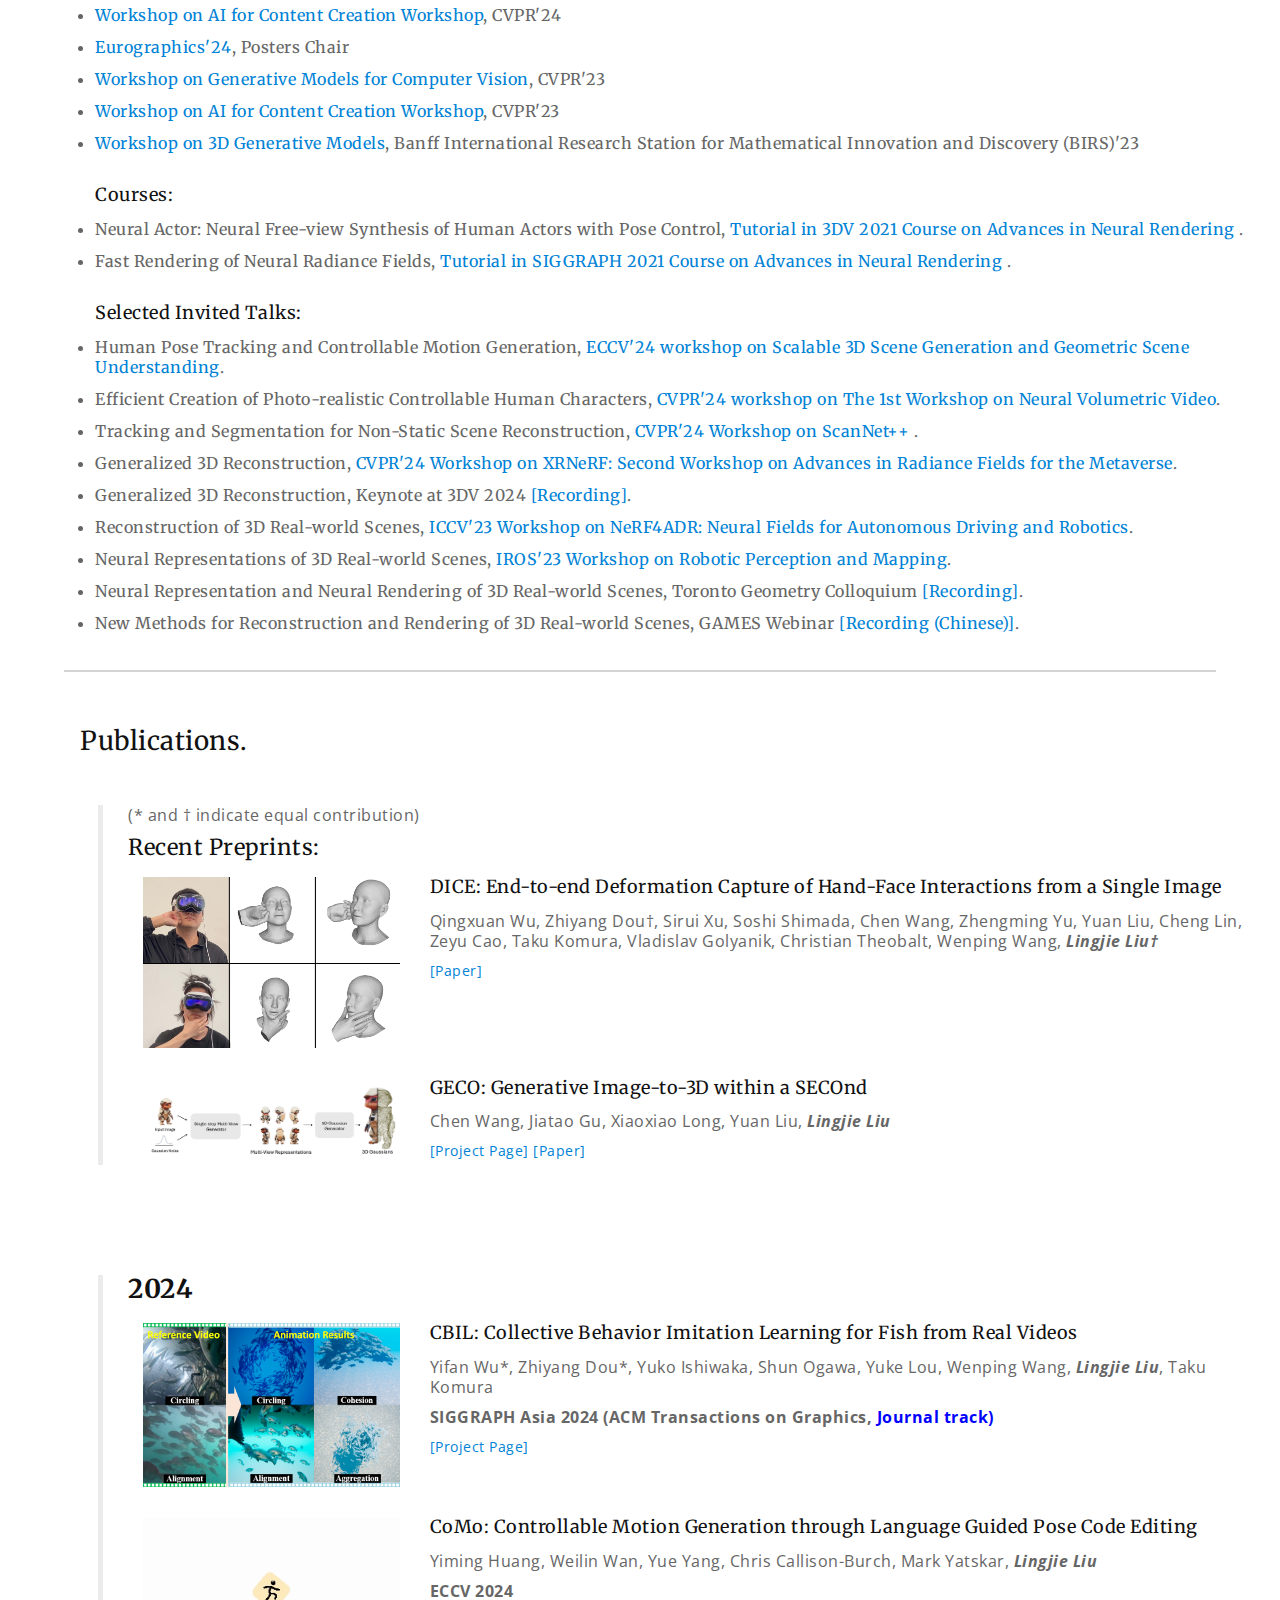
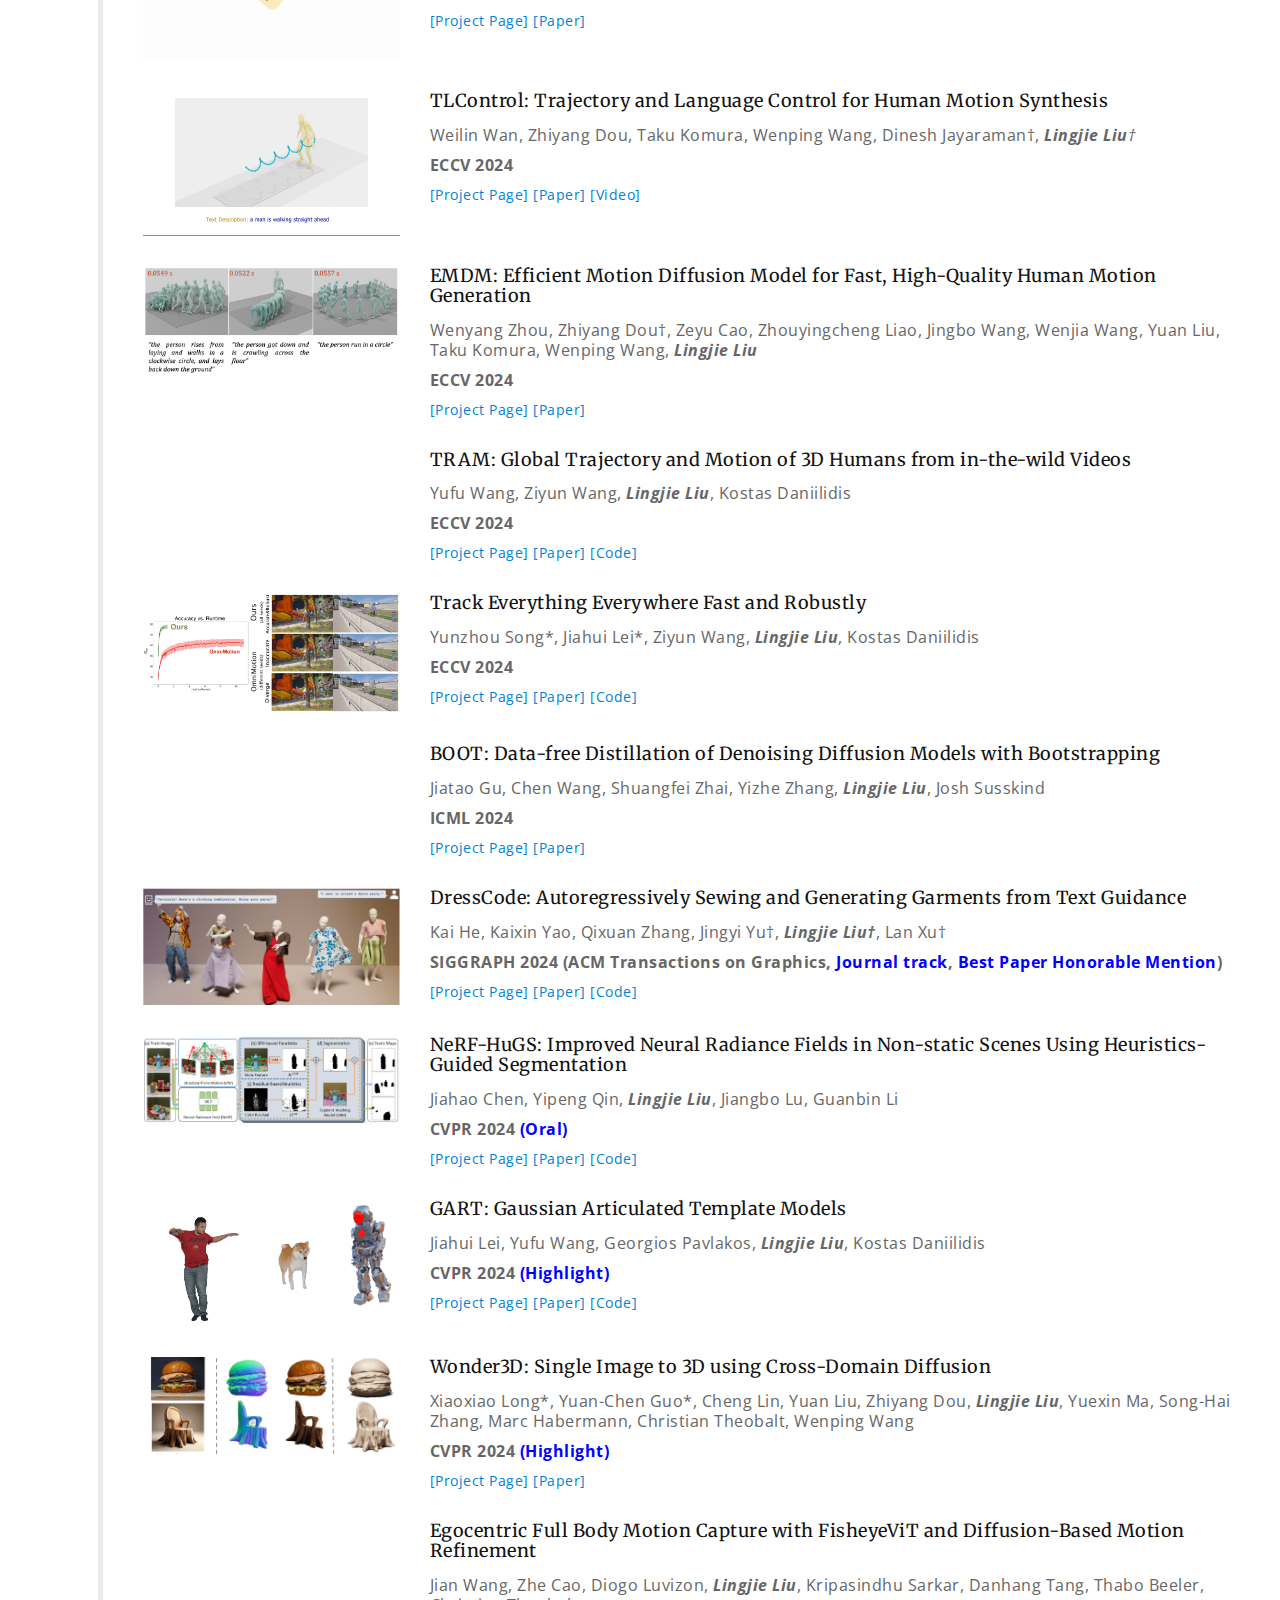
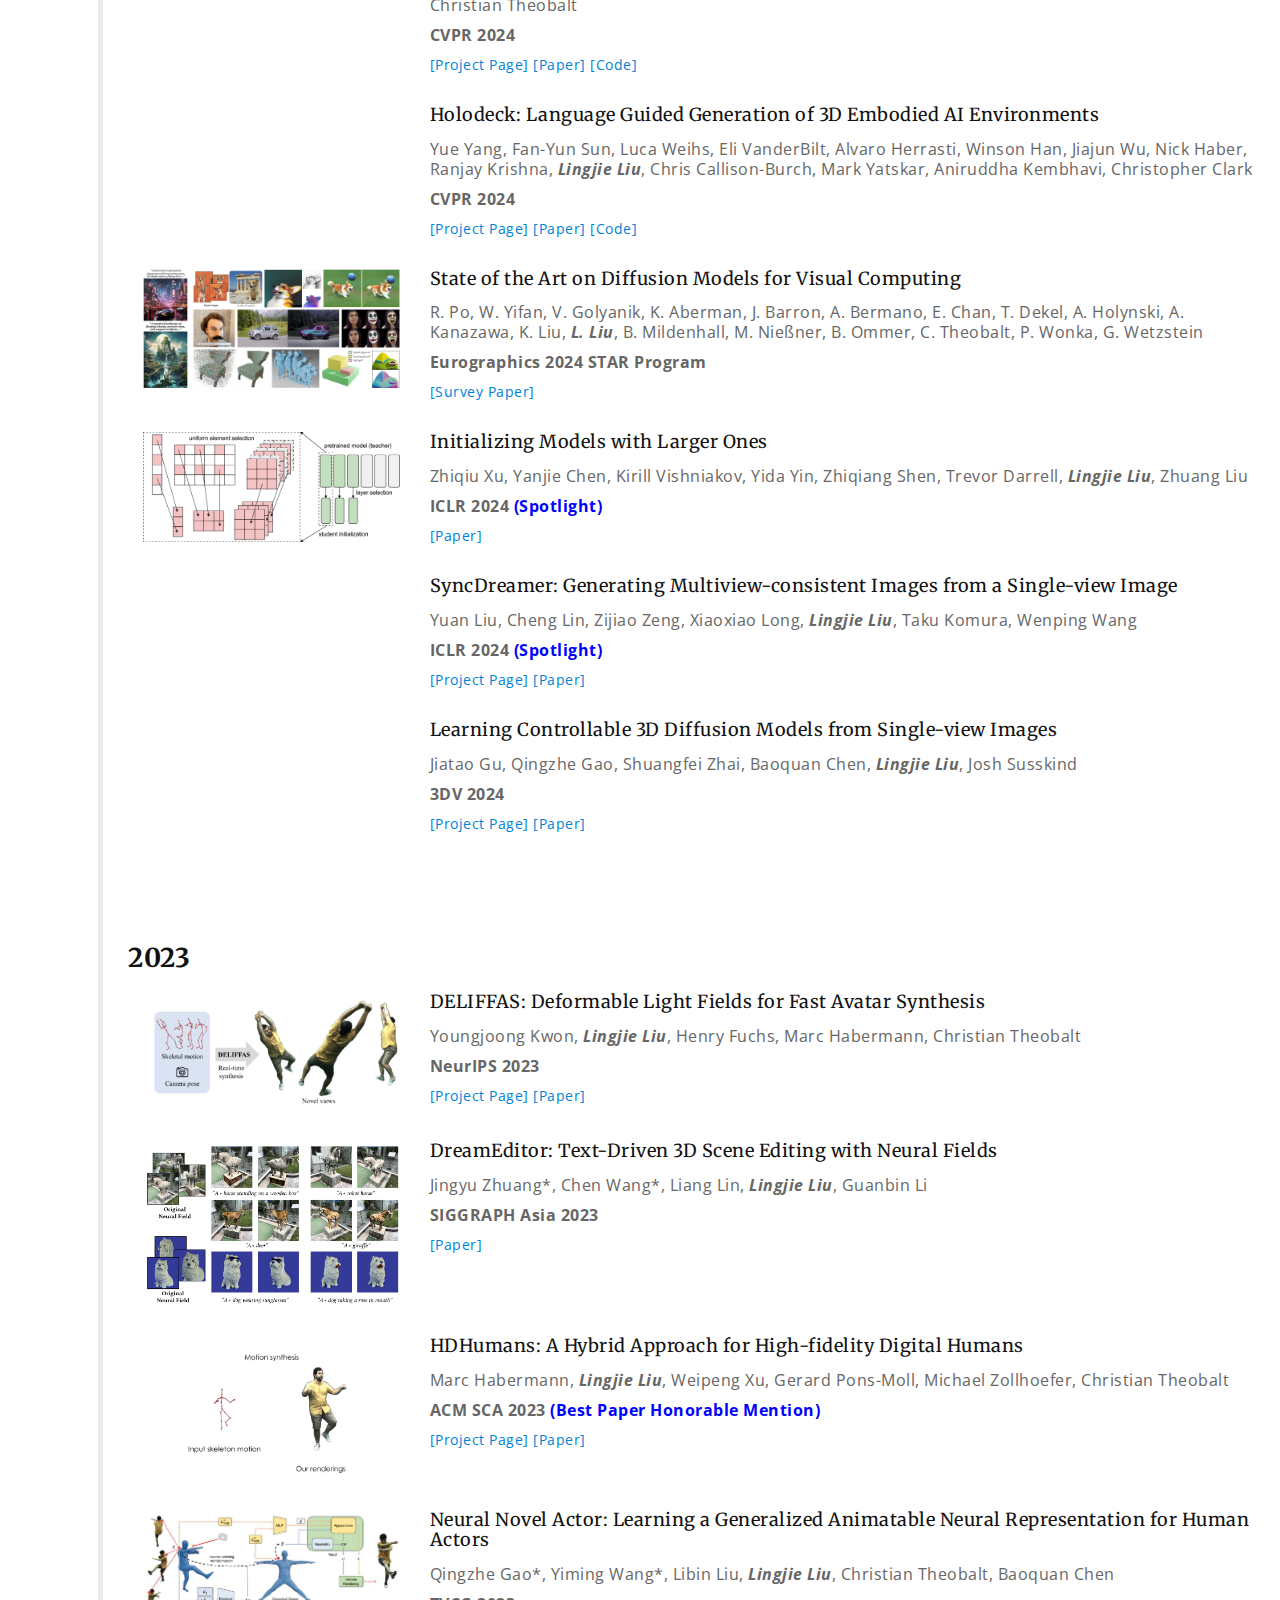
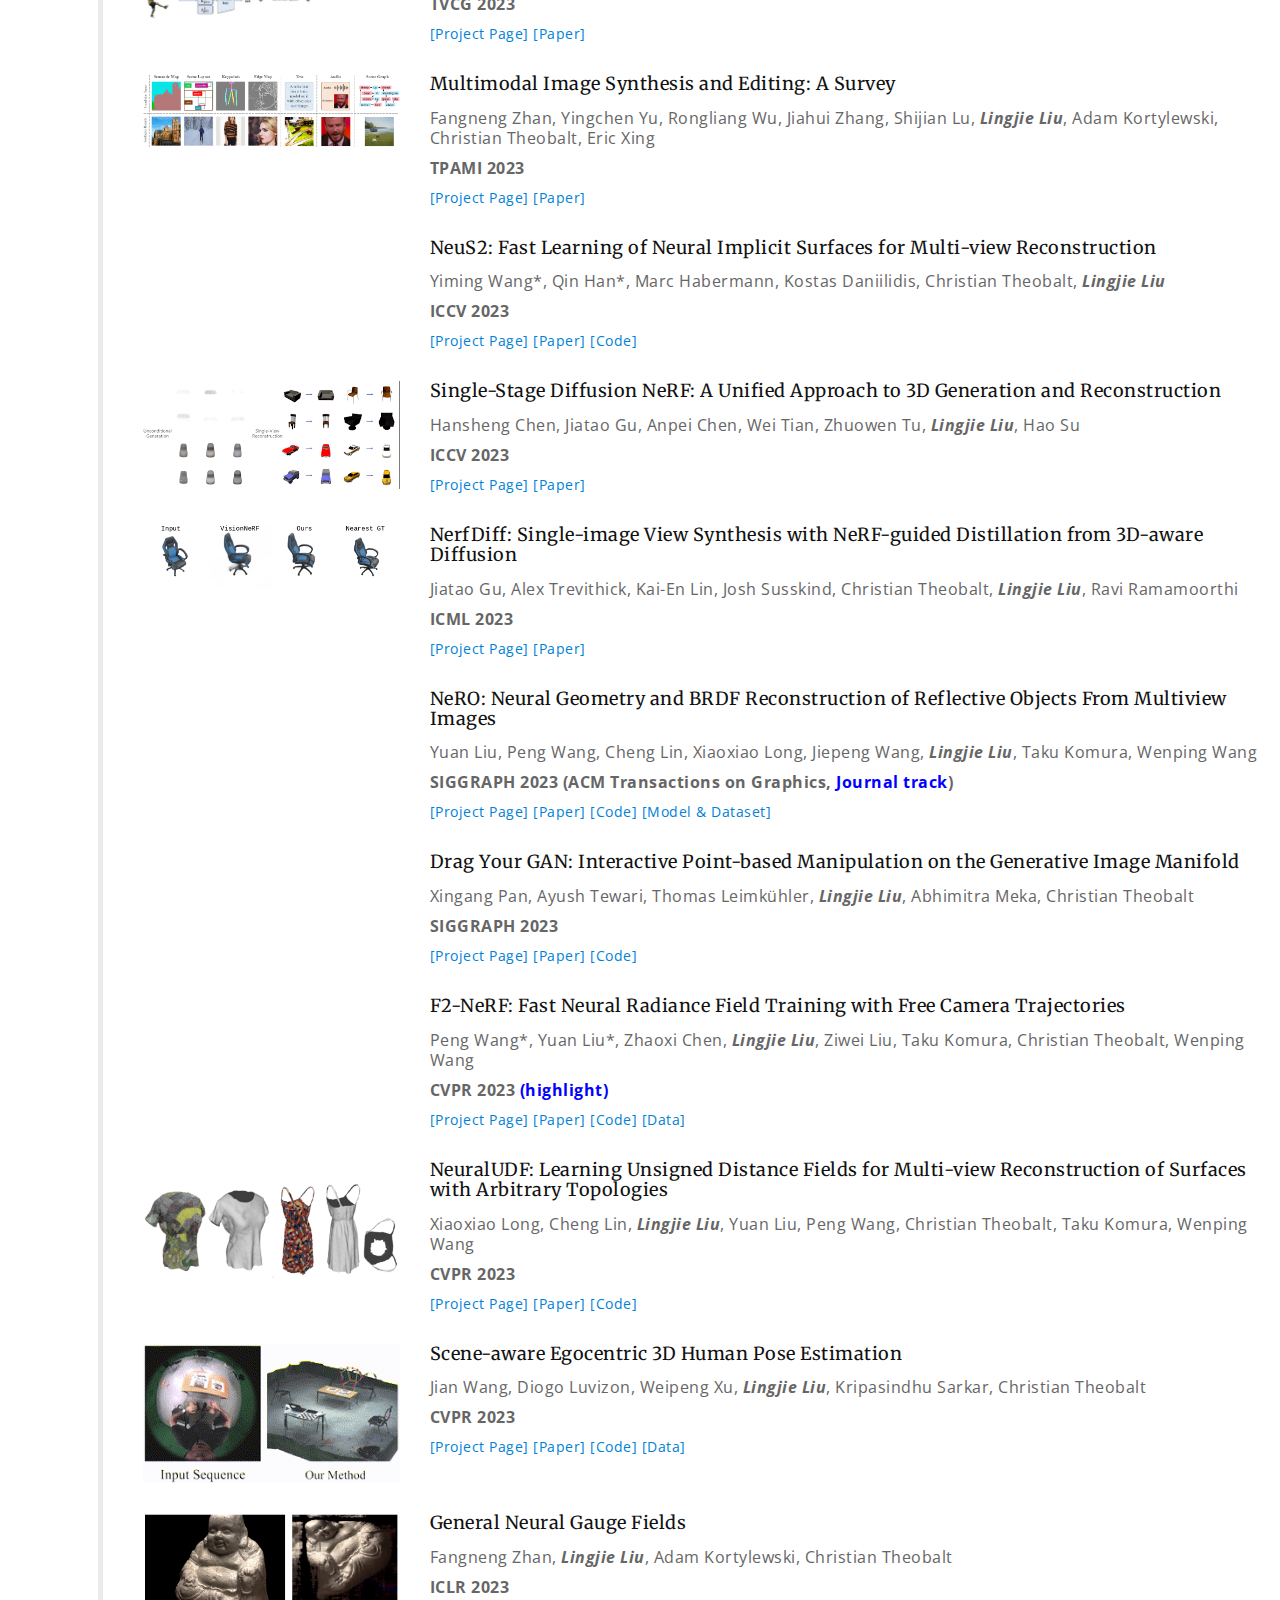
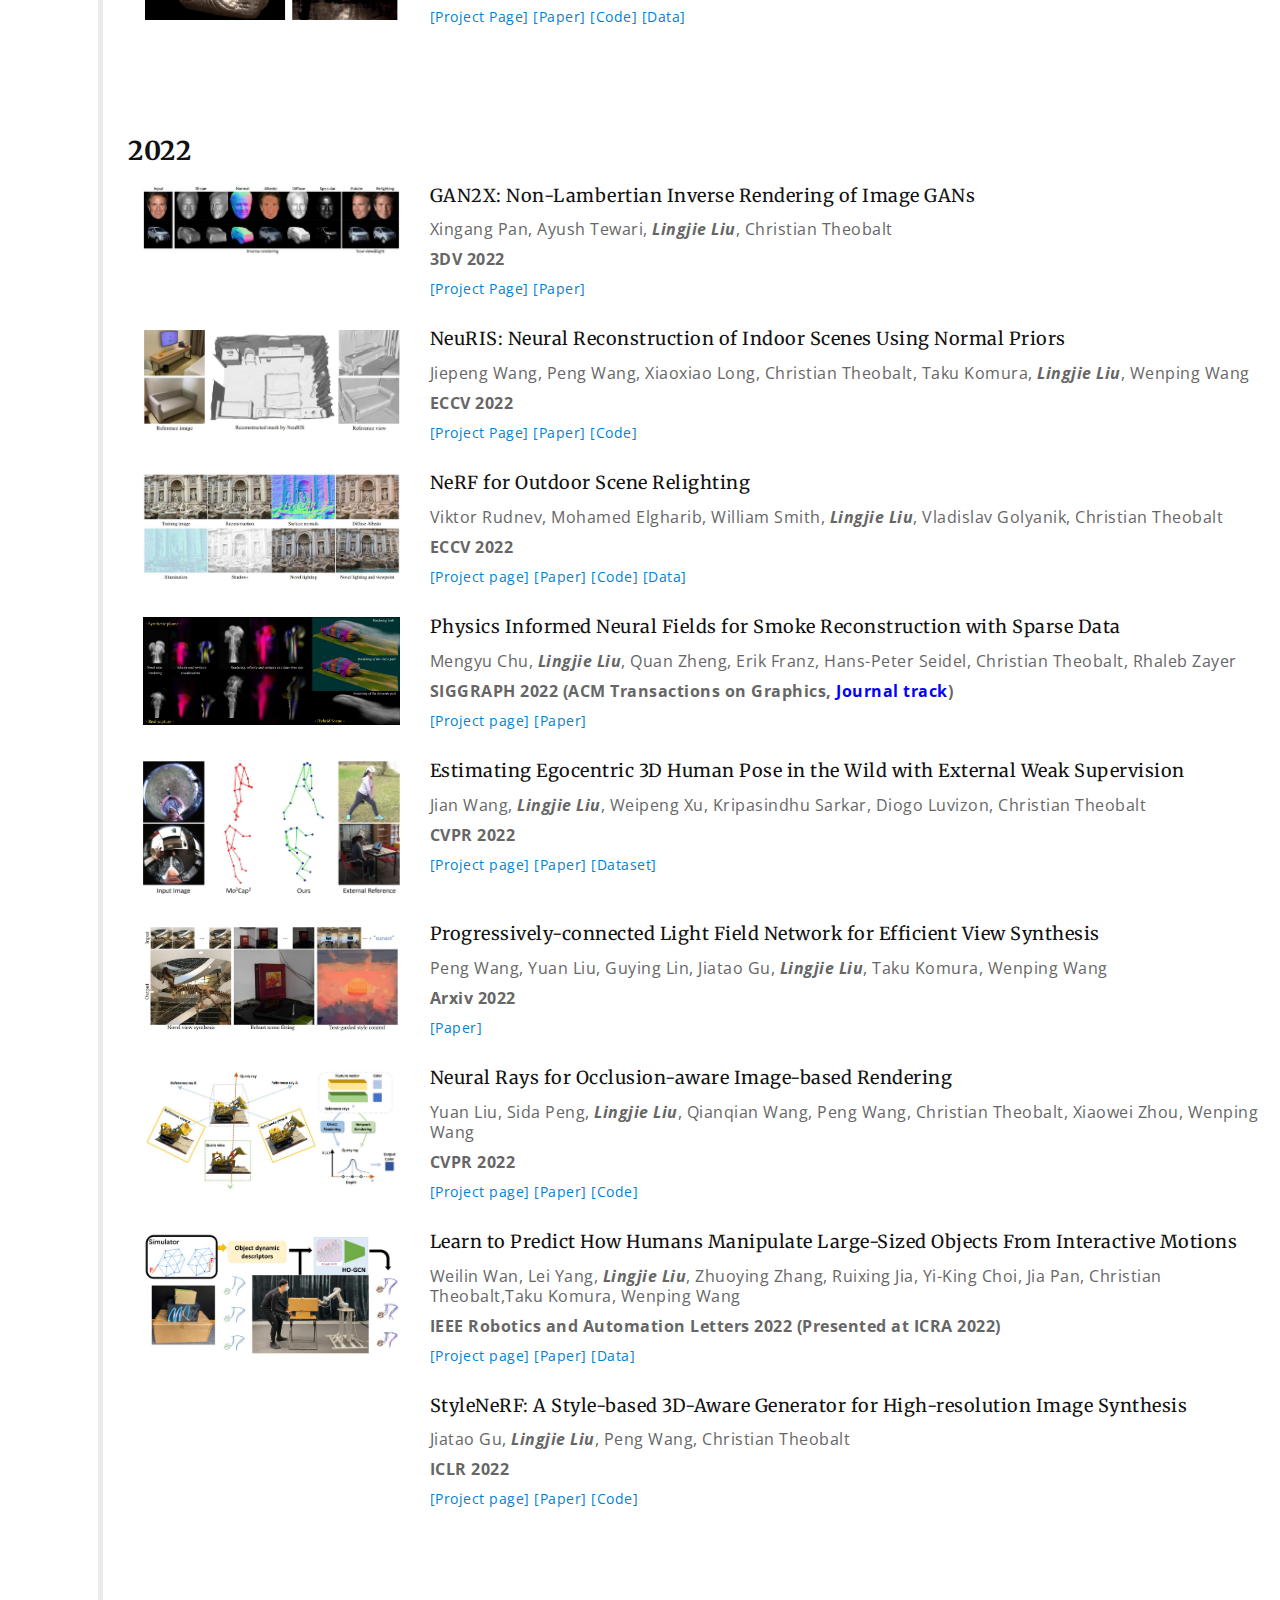
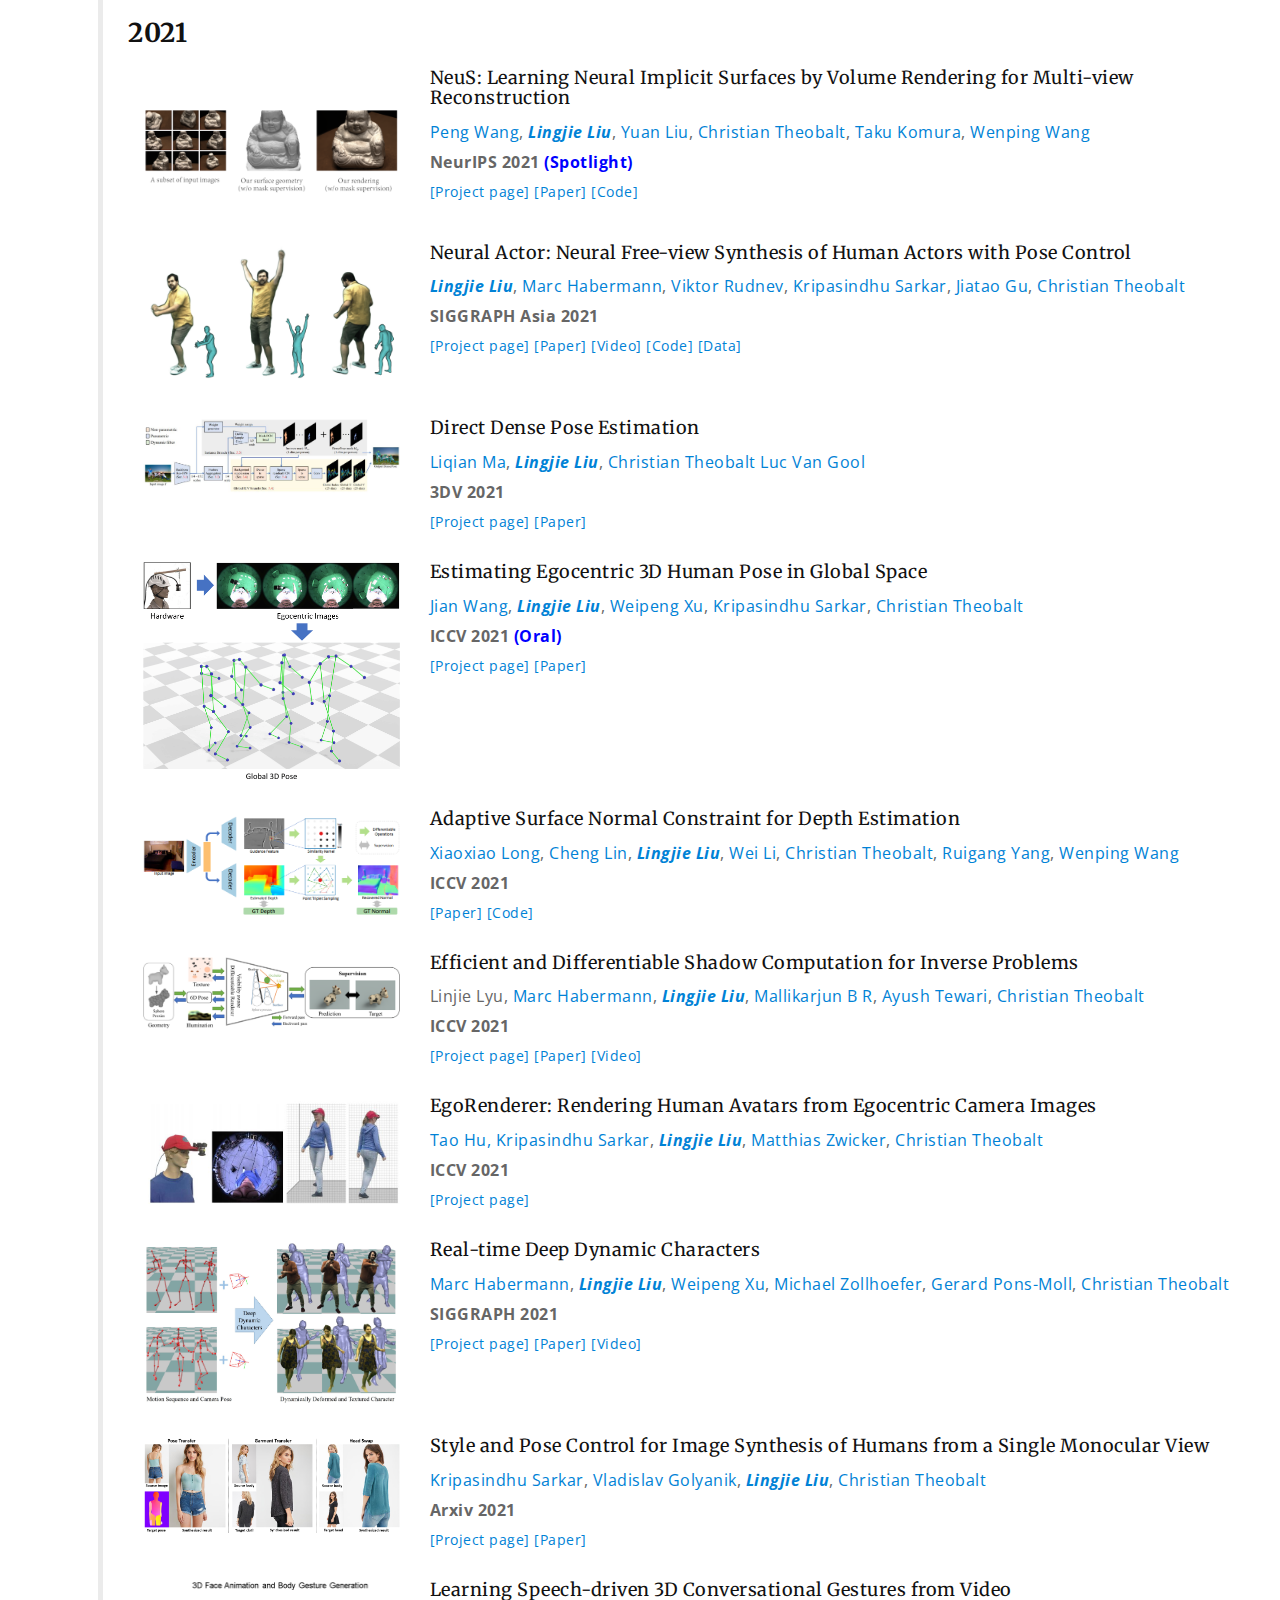
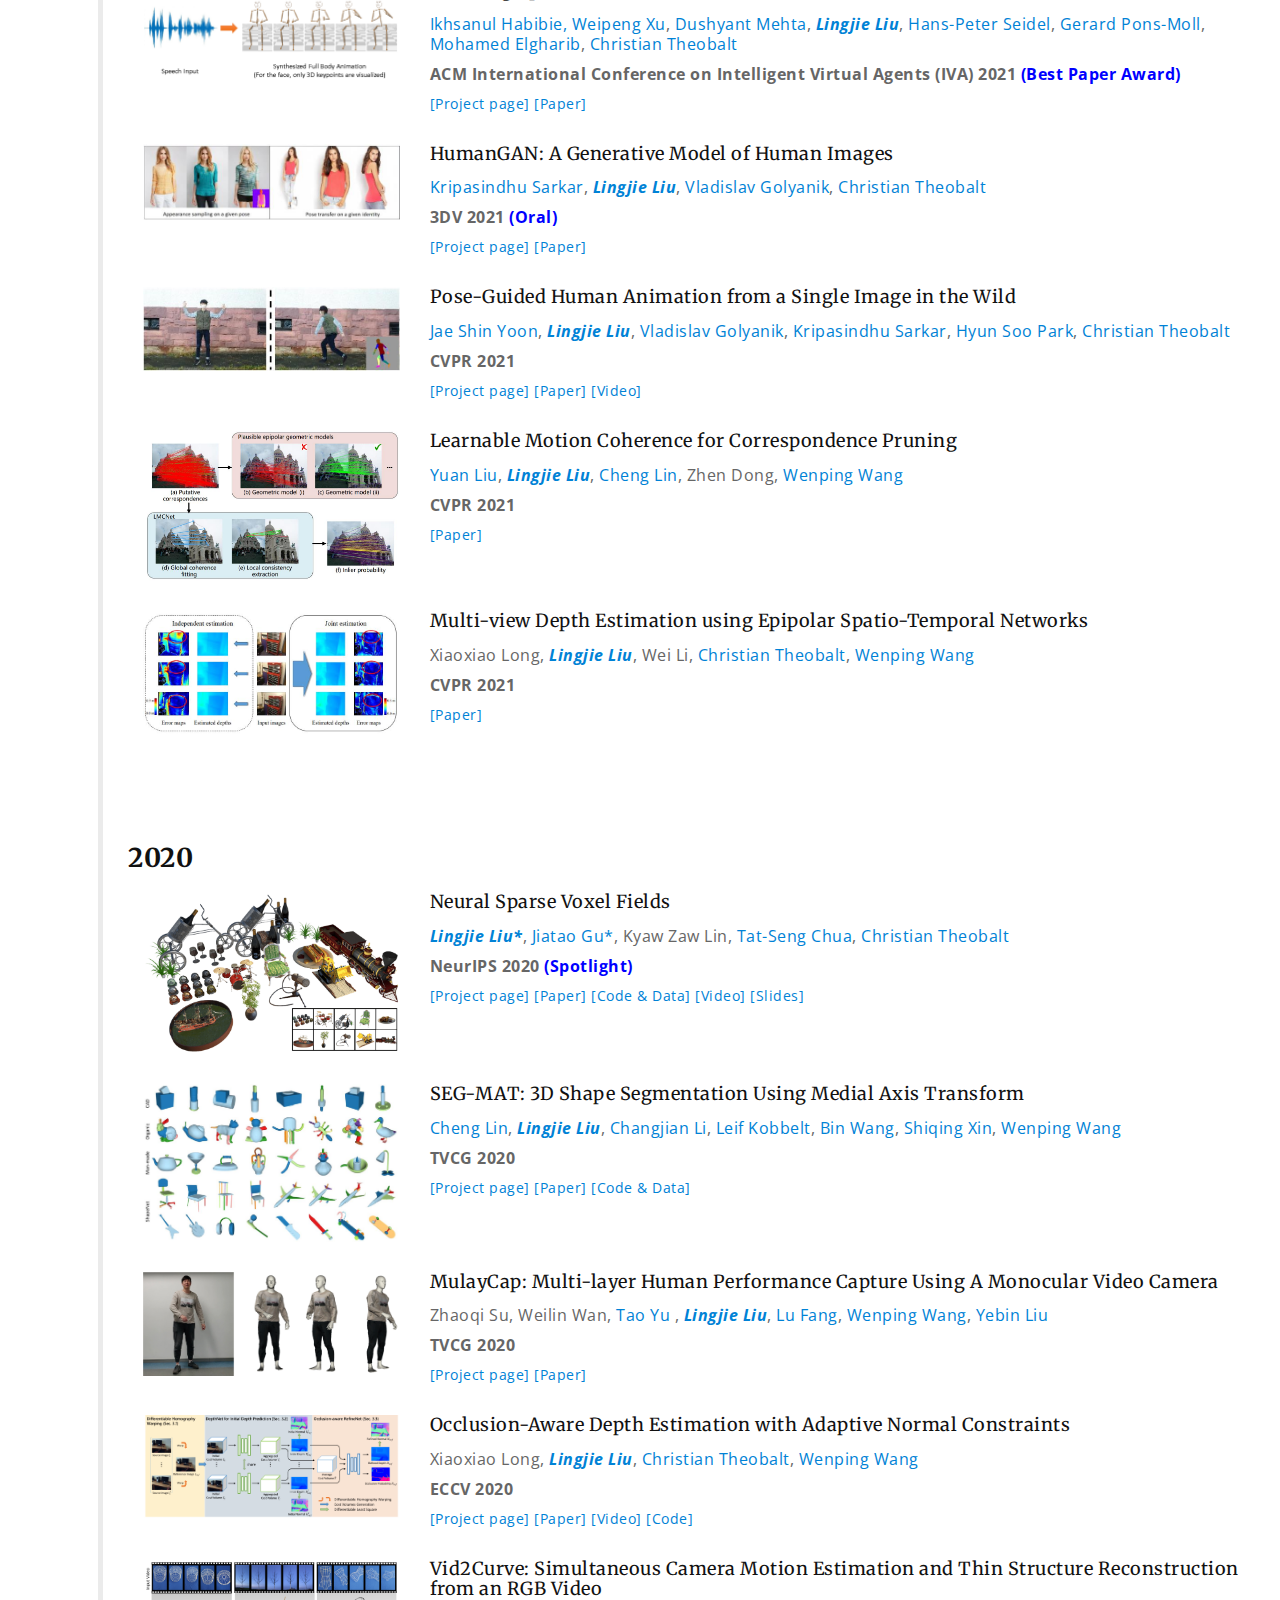
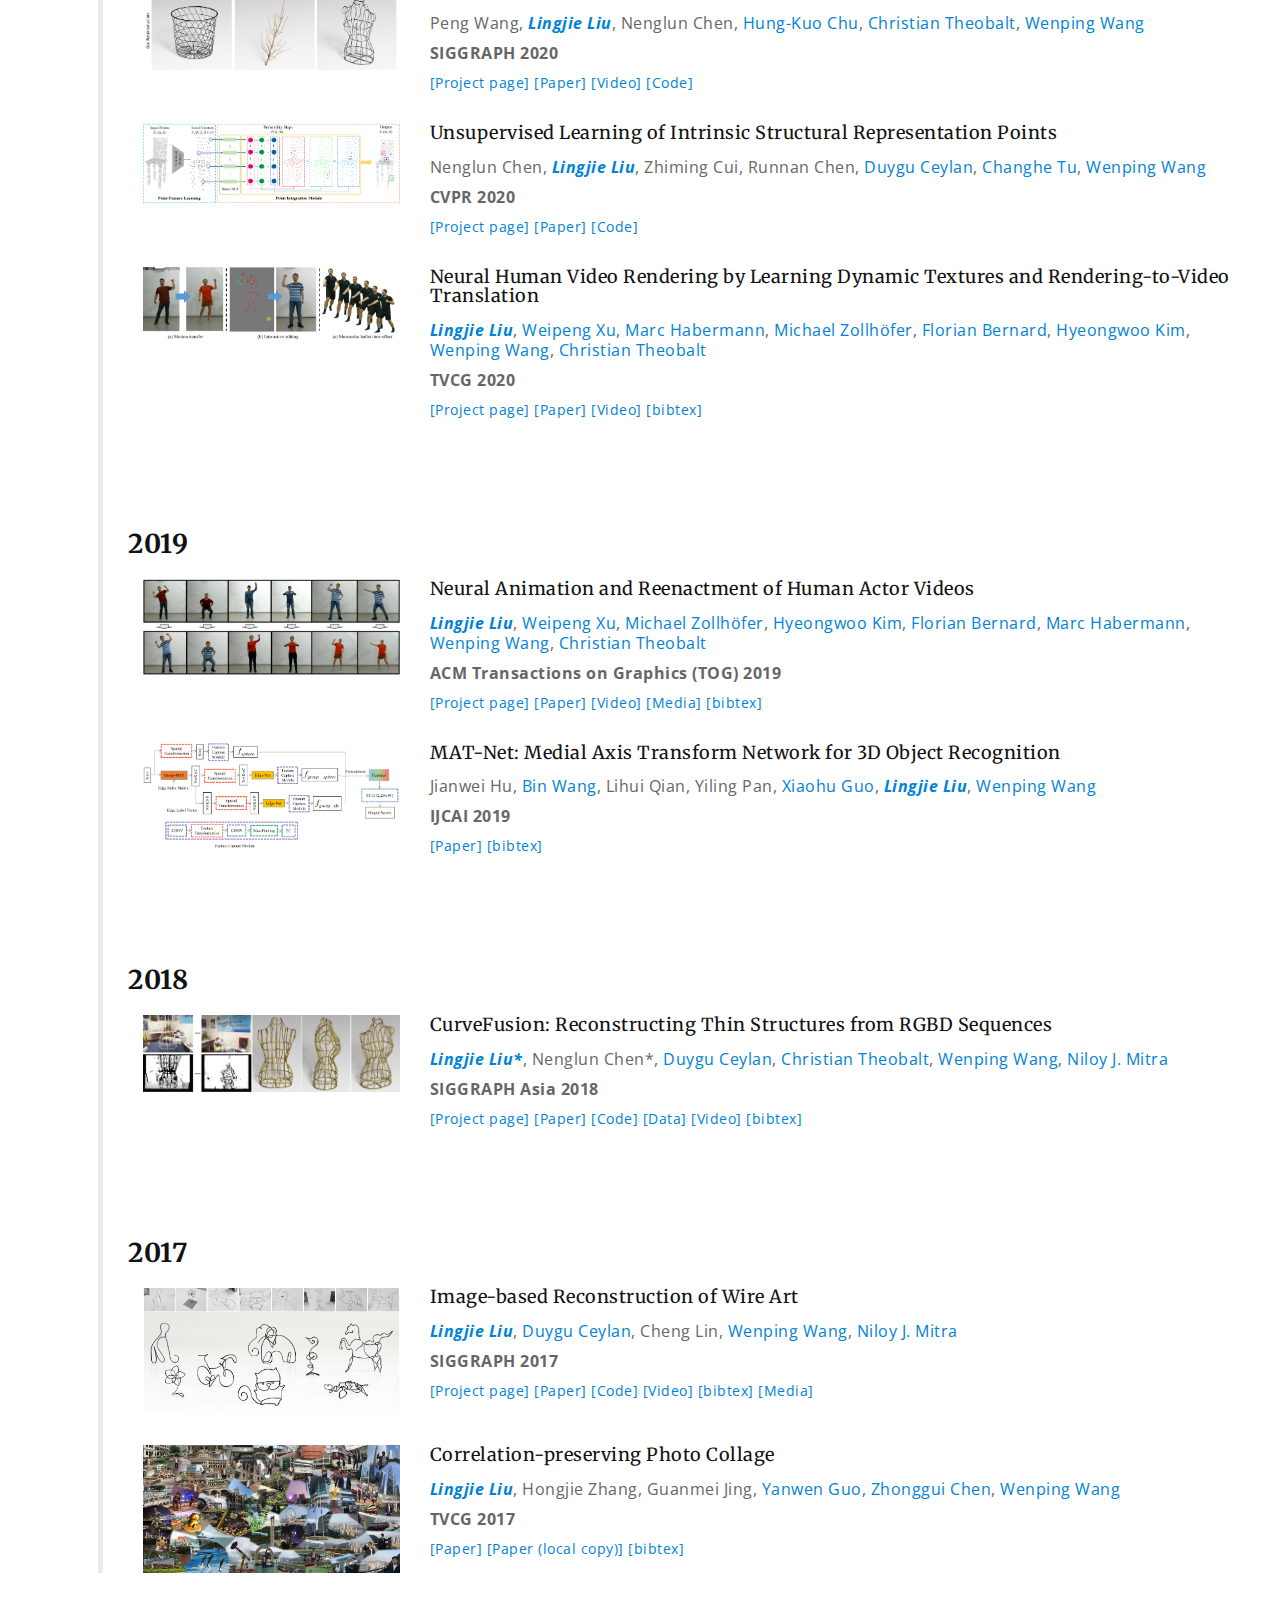
==== commit 05e66d07: "Update index.html" ====
--- a/index.html
+++ b/index.html
@@ -117,7 +117,7 @@
             <div class="header-content" style="background-color: rgba(0, 0, 0, 0.6); padding: 30px; border-radius: 10px; max-width: 900px; margin: 0 auto;">
                 <div class="row align-items-center">
                     <div class="col-sm-5 text-center">
-                        <img src="images/teacher/teacher.jpg" alt="Wenhua Zhang" style="width: 150px; height: 150px; border-radius: 50%; box-shadow: 0px 4px 10px rgba(0, 0, 0, 0.3);">
+                        <img src="images/teacher/teacher.jpg" alt="Wenhua Zhang" style="width: 200px; height: 200px; border-radius: 50%; box-shadow: 0px 4px 10px rgba(0, 0, 0, 0.3);">
                     </div>
                     <div class="col-sm-7" style="color: #ffffff; line-height: 1.6;">
                         <h2 style="color: #E6E6FA; font-weight: bold; margin-bottom: 10px;">Wenhua Zhang</h2>
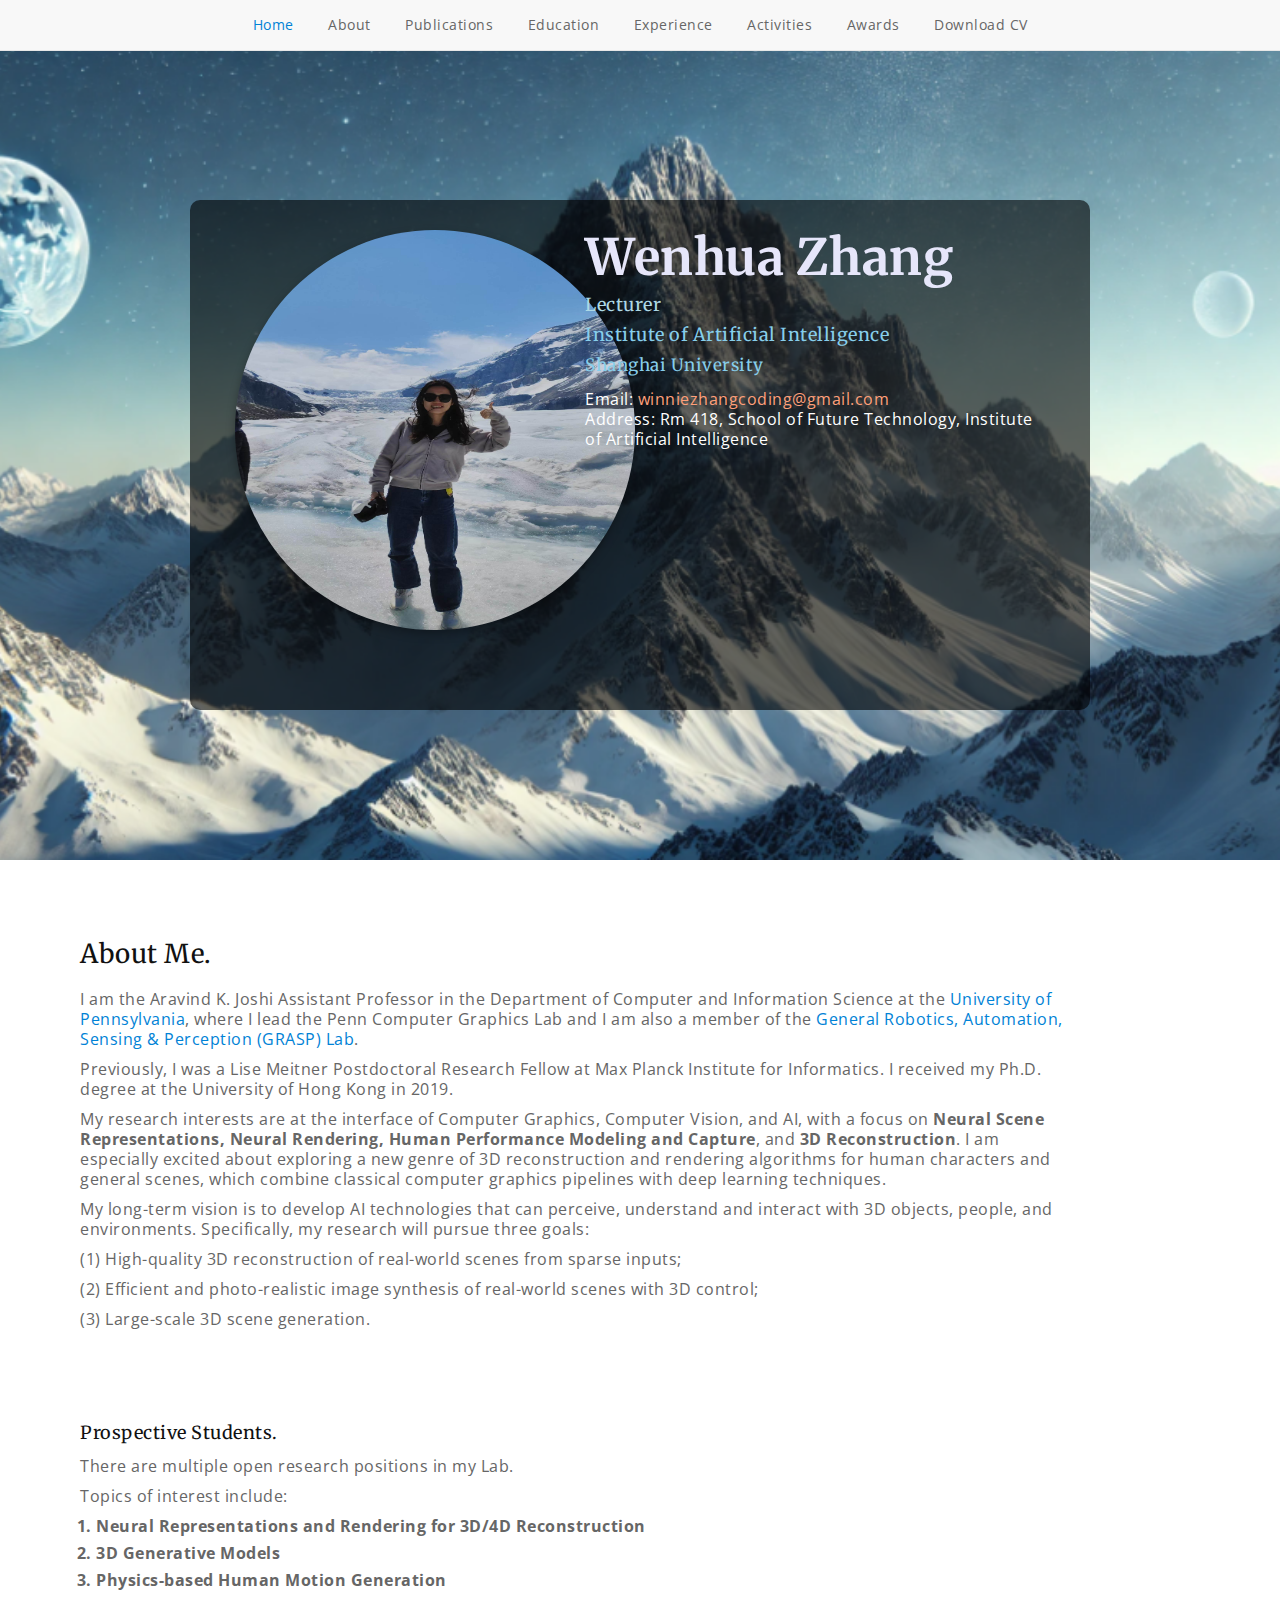
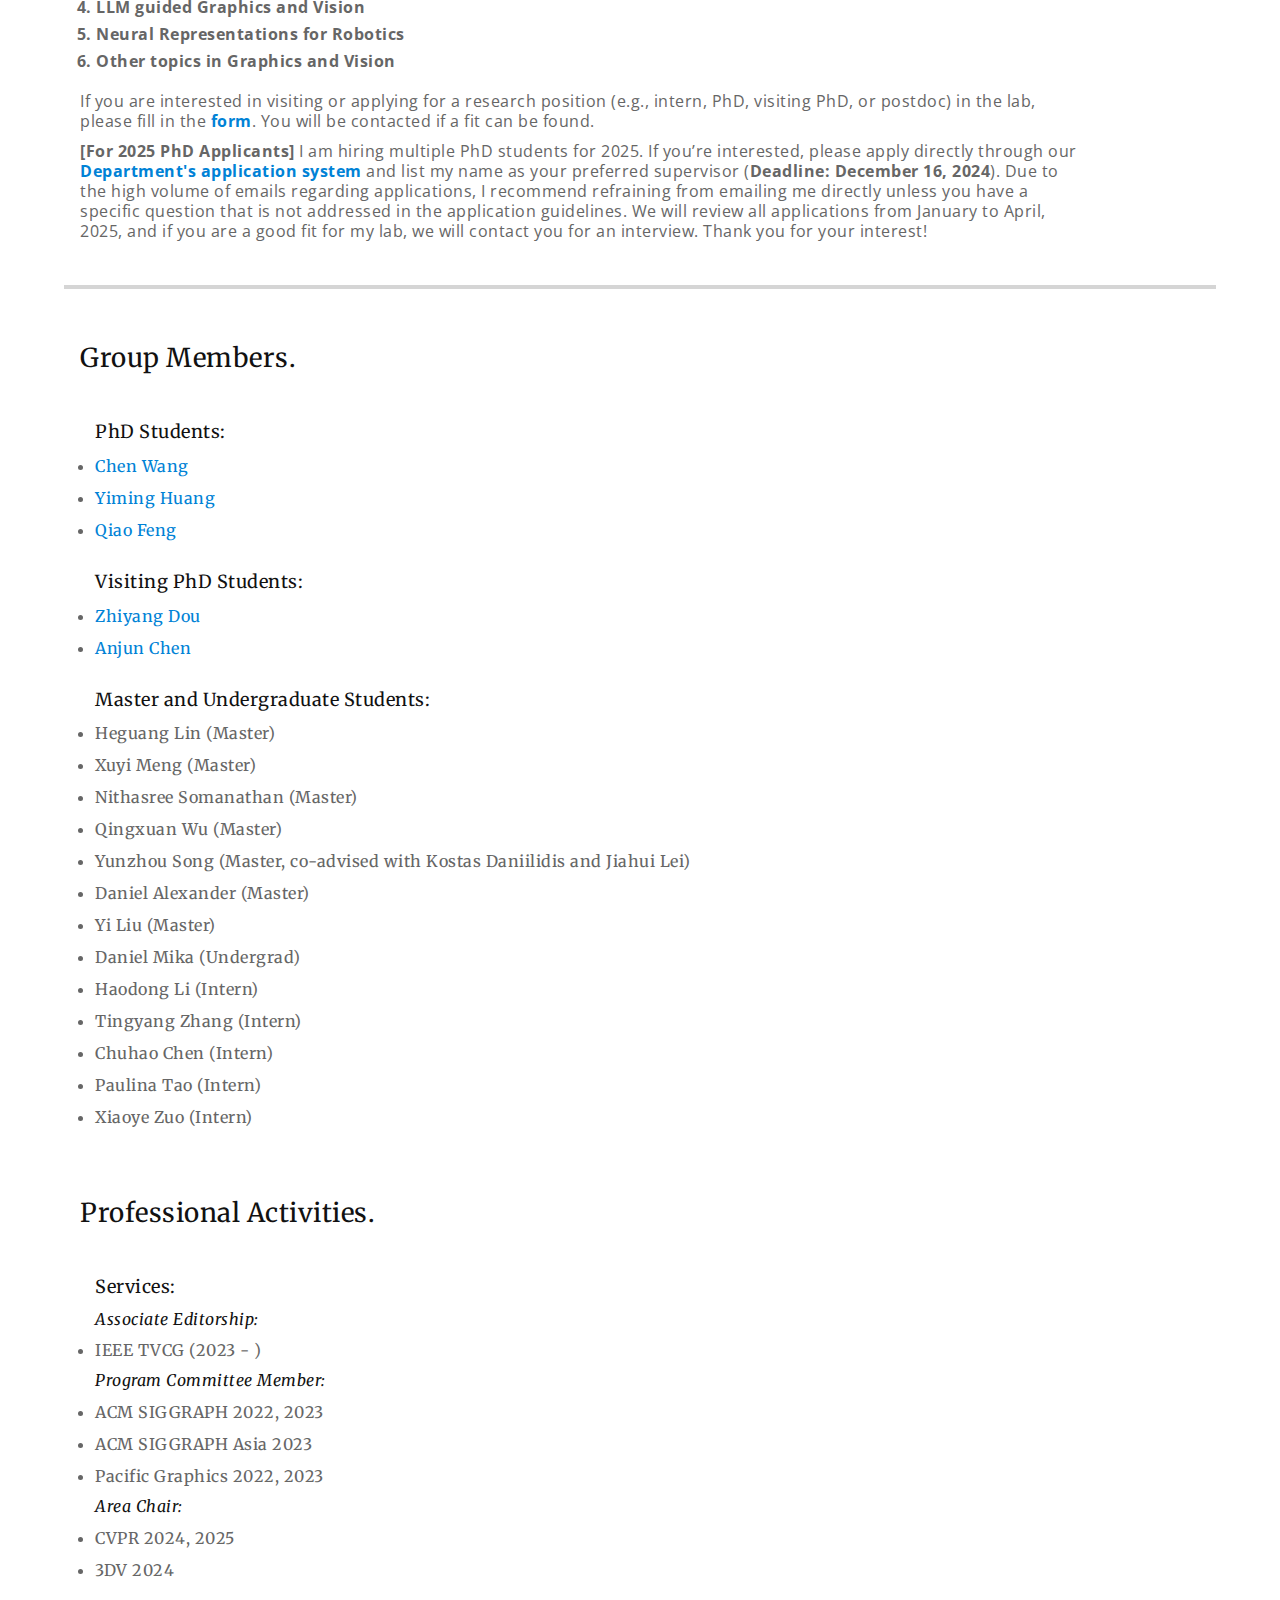
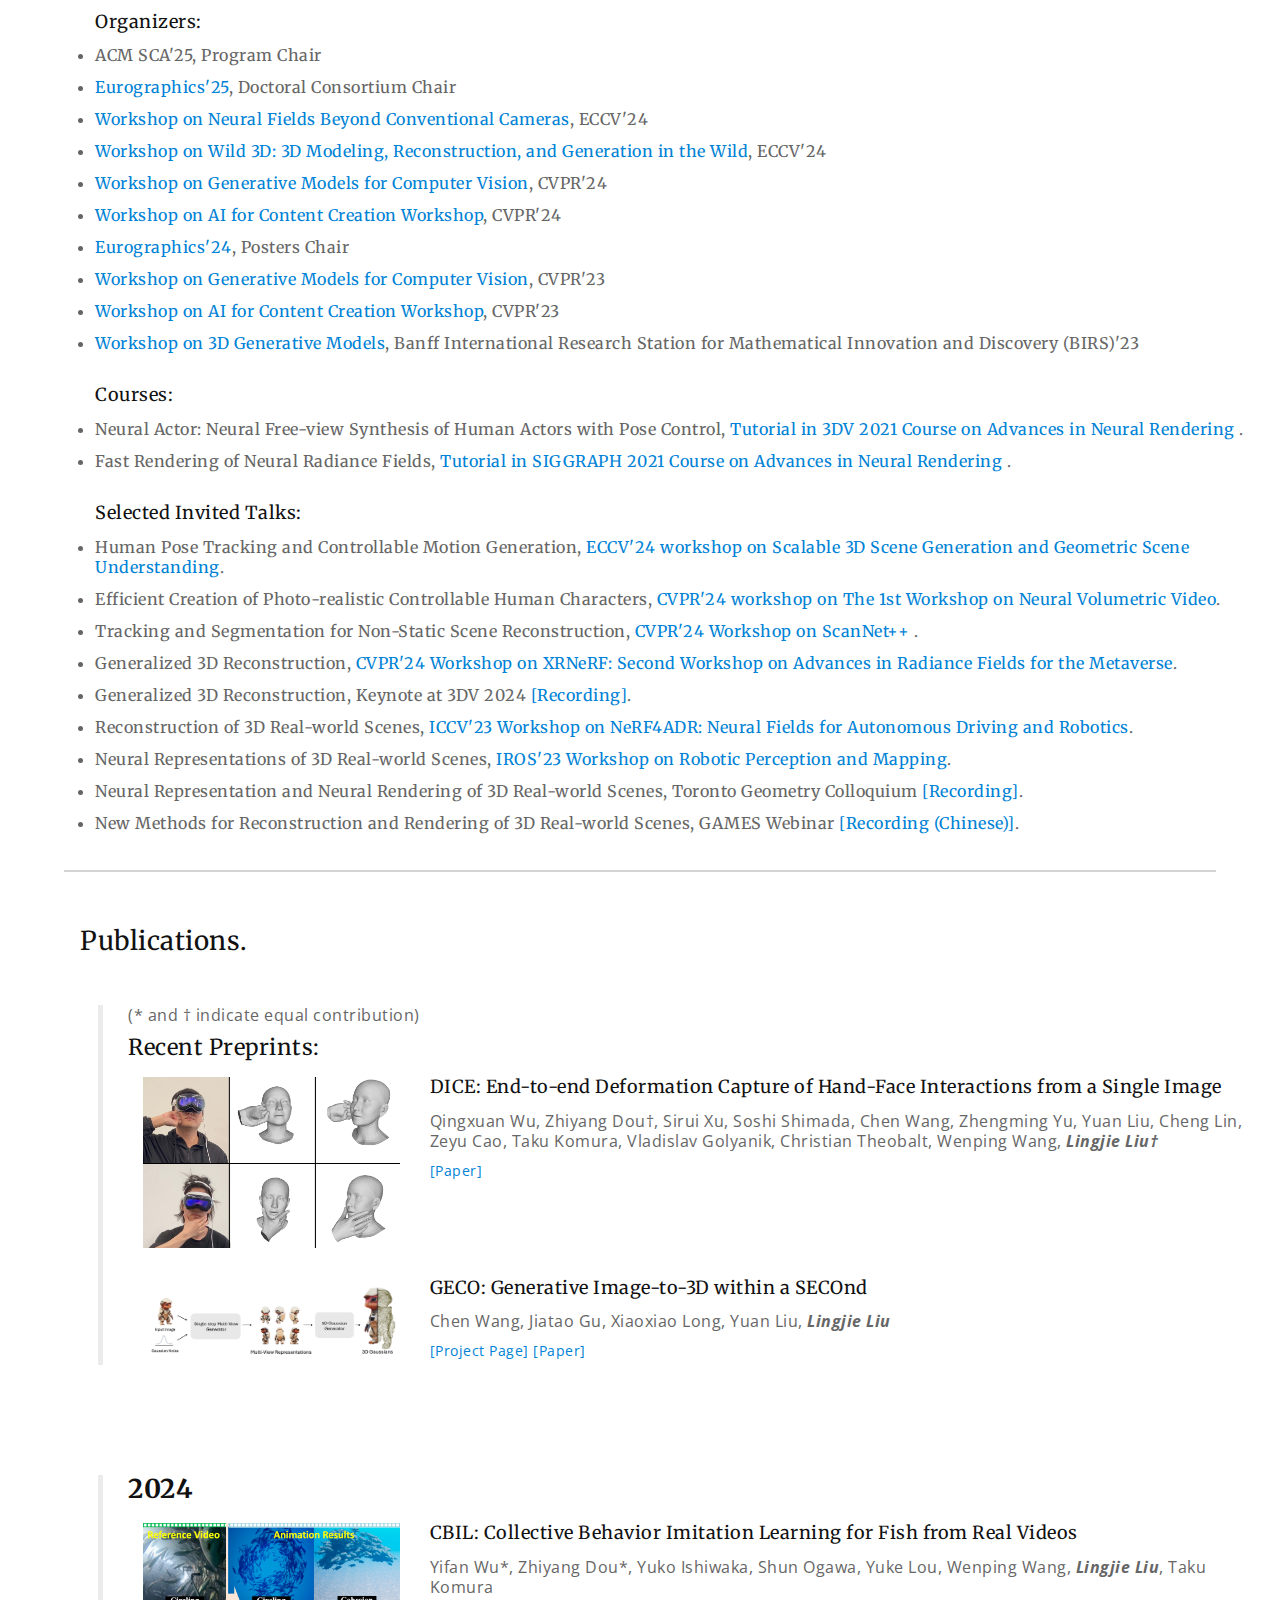
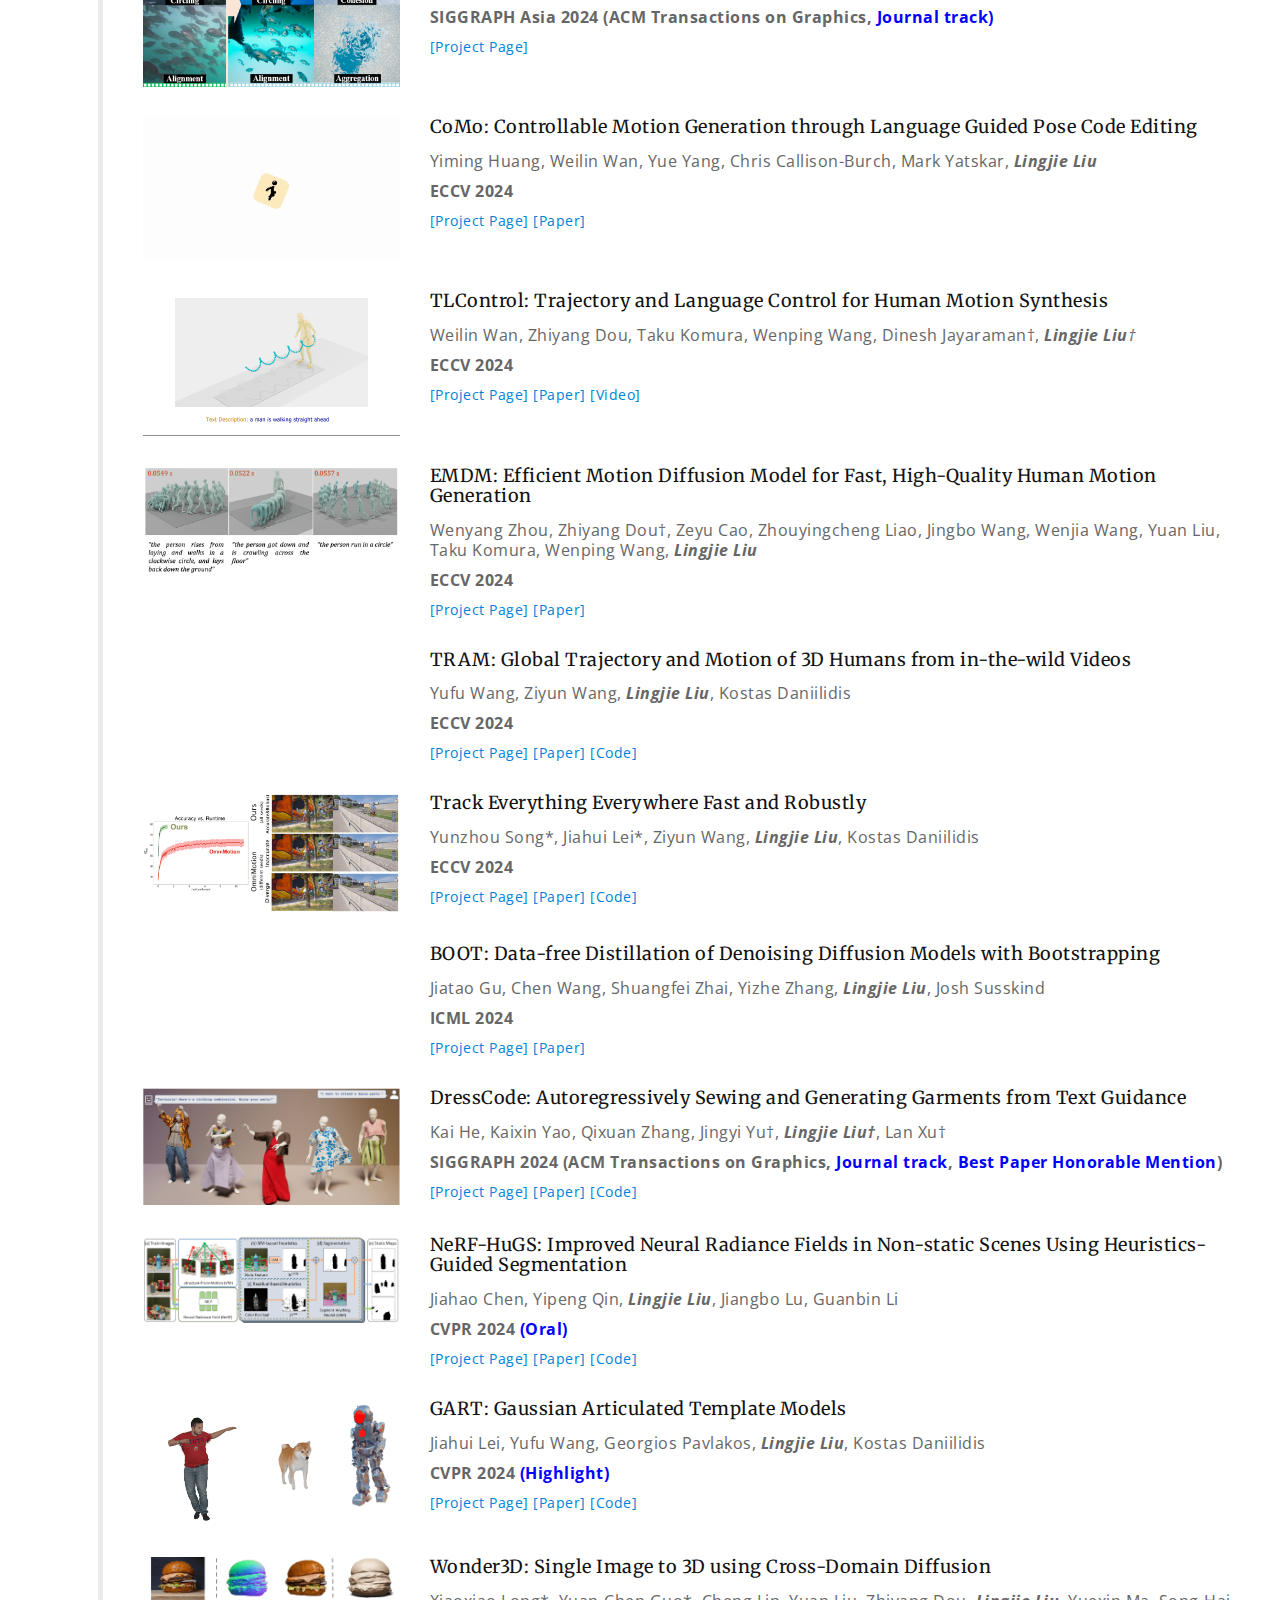
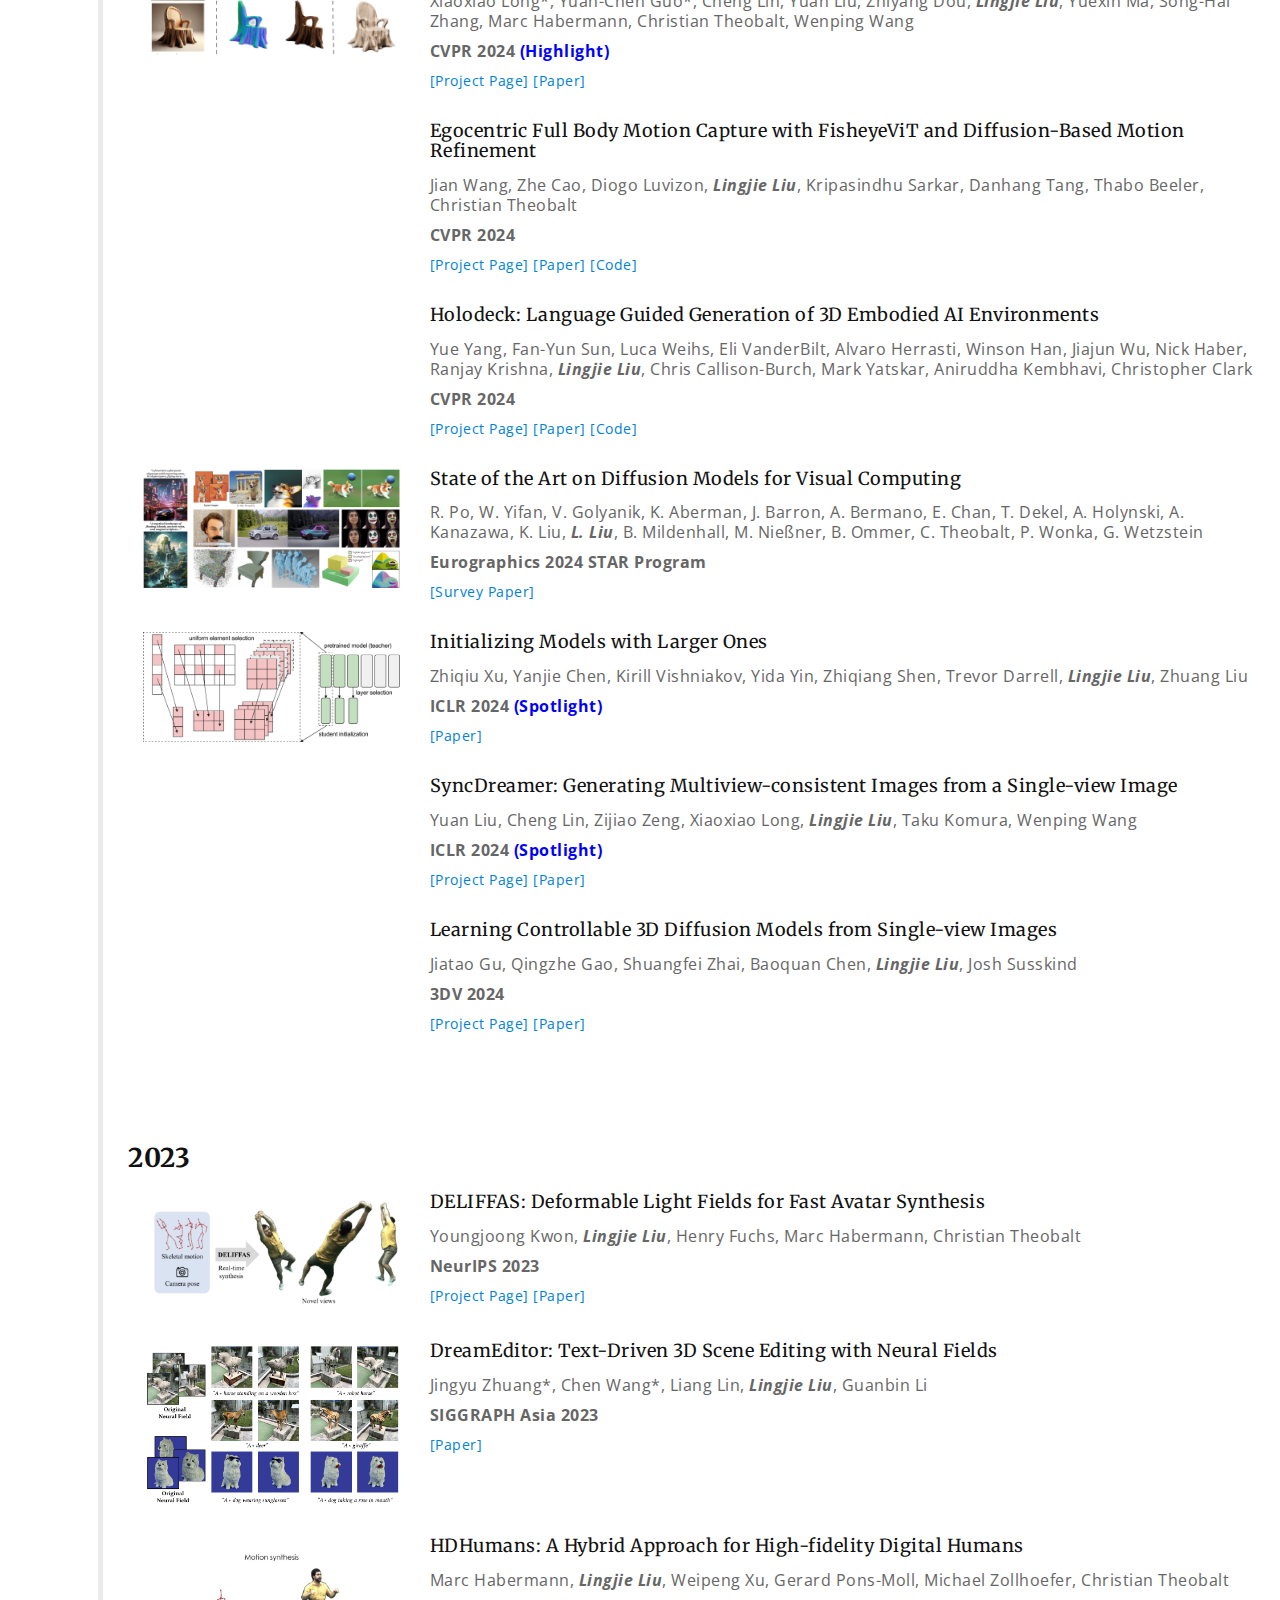
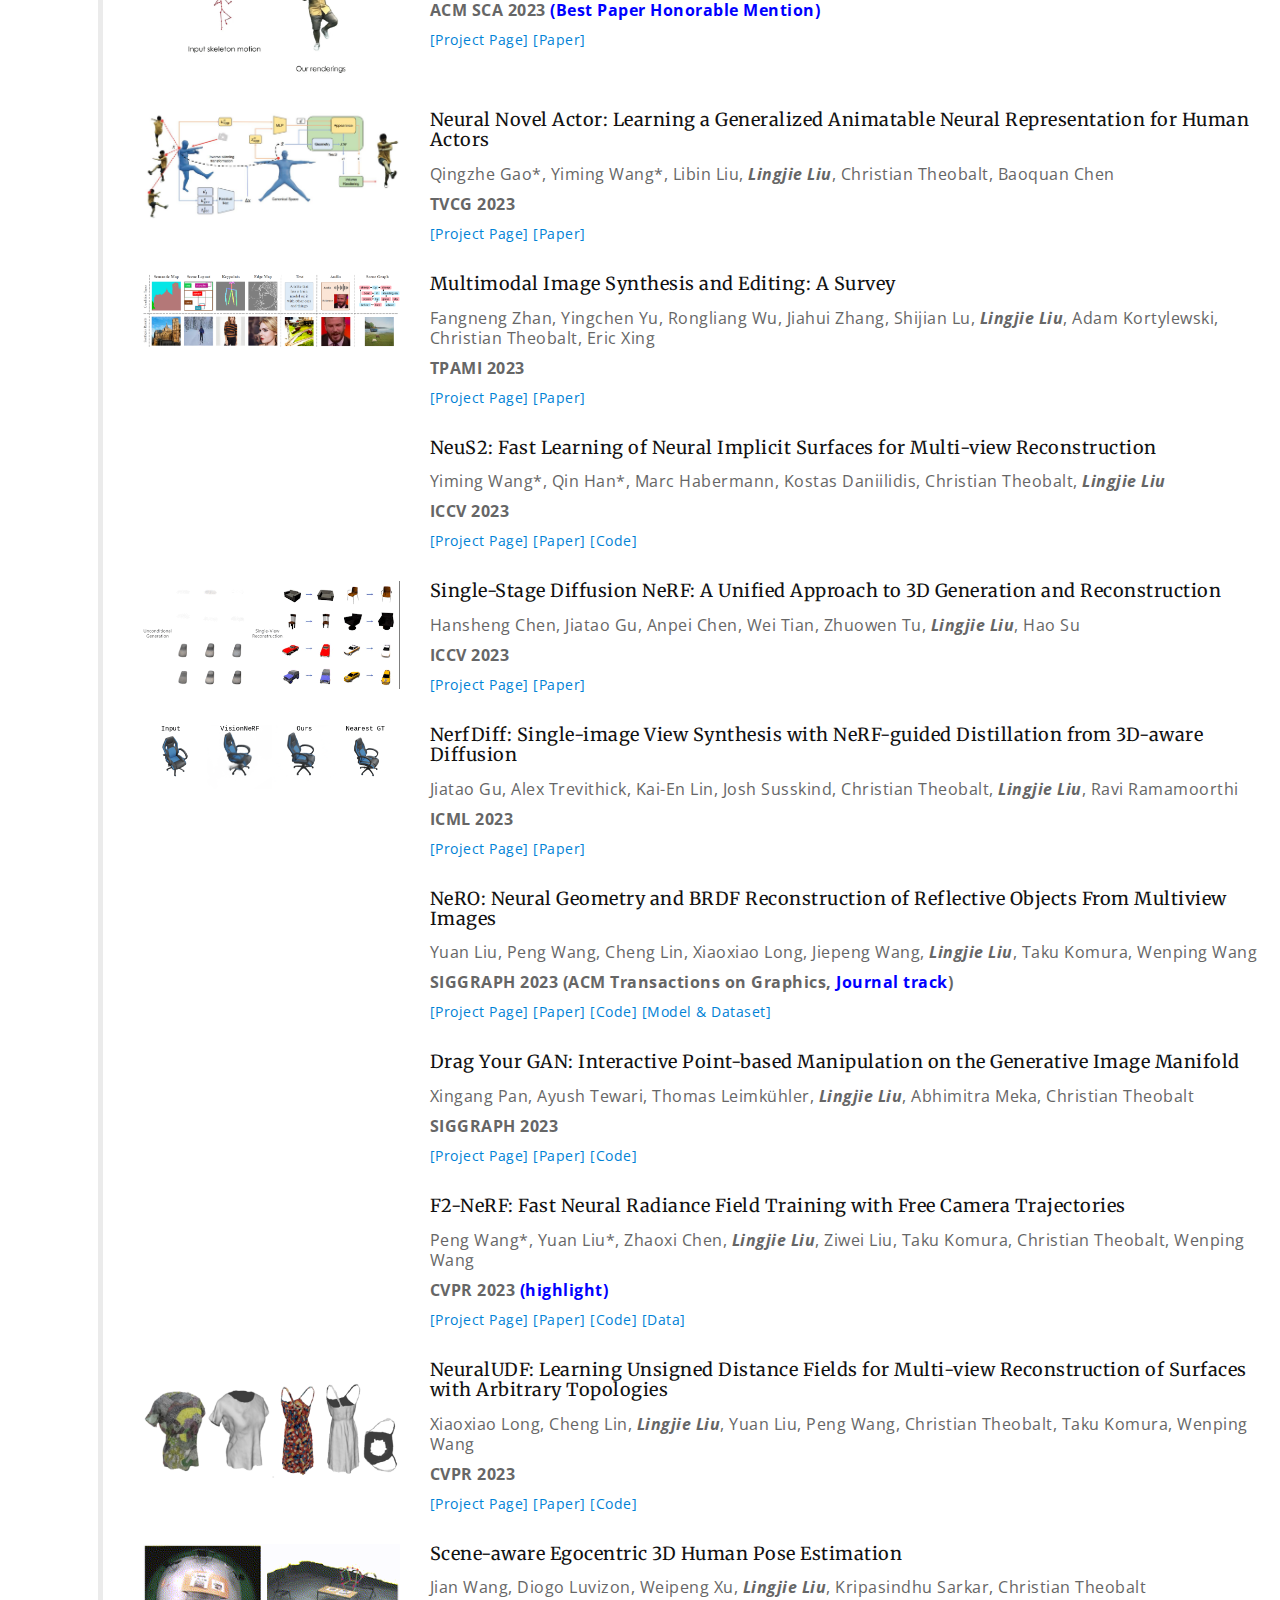
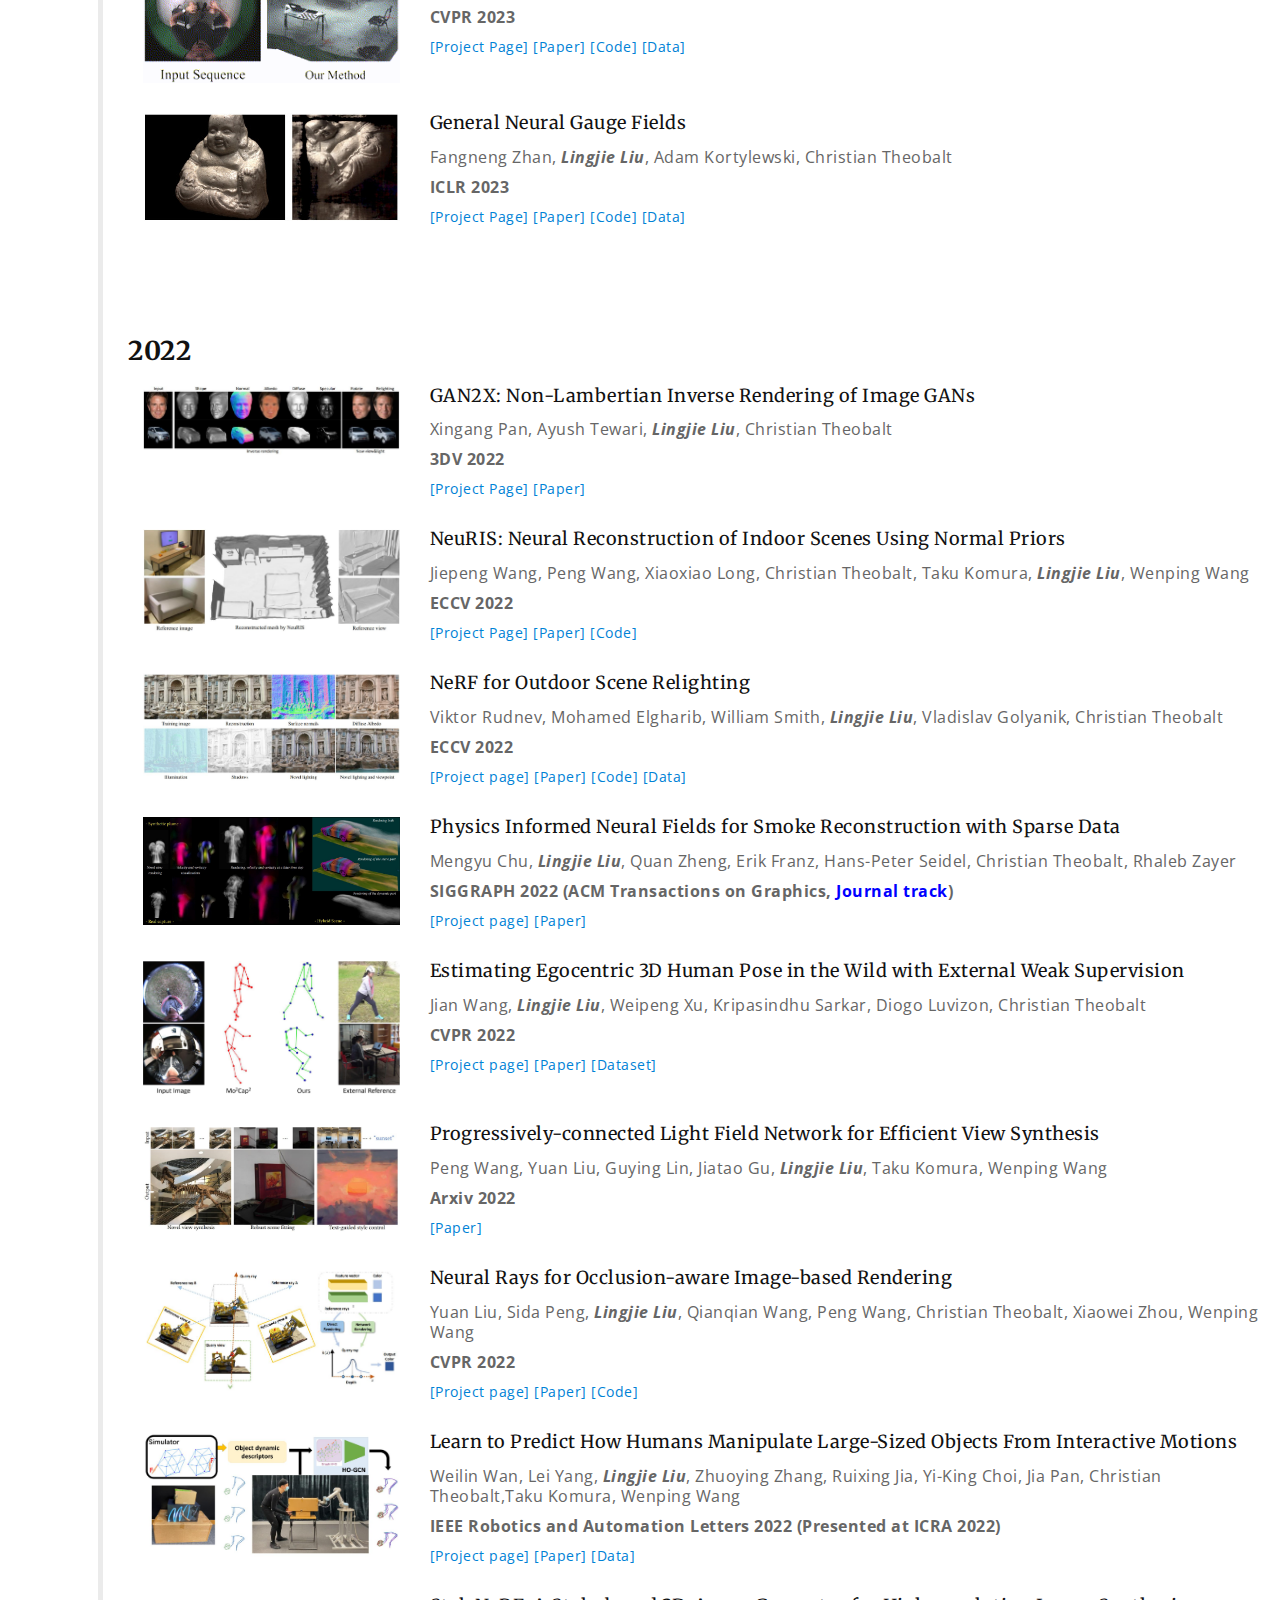
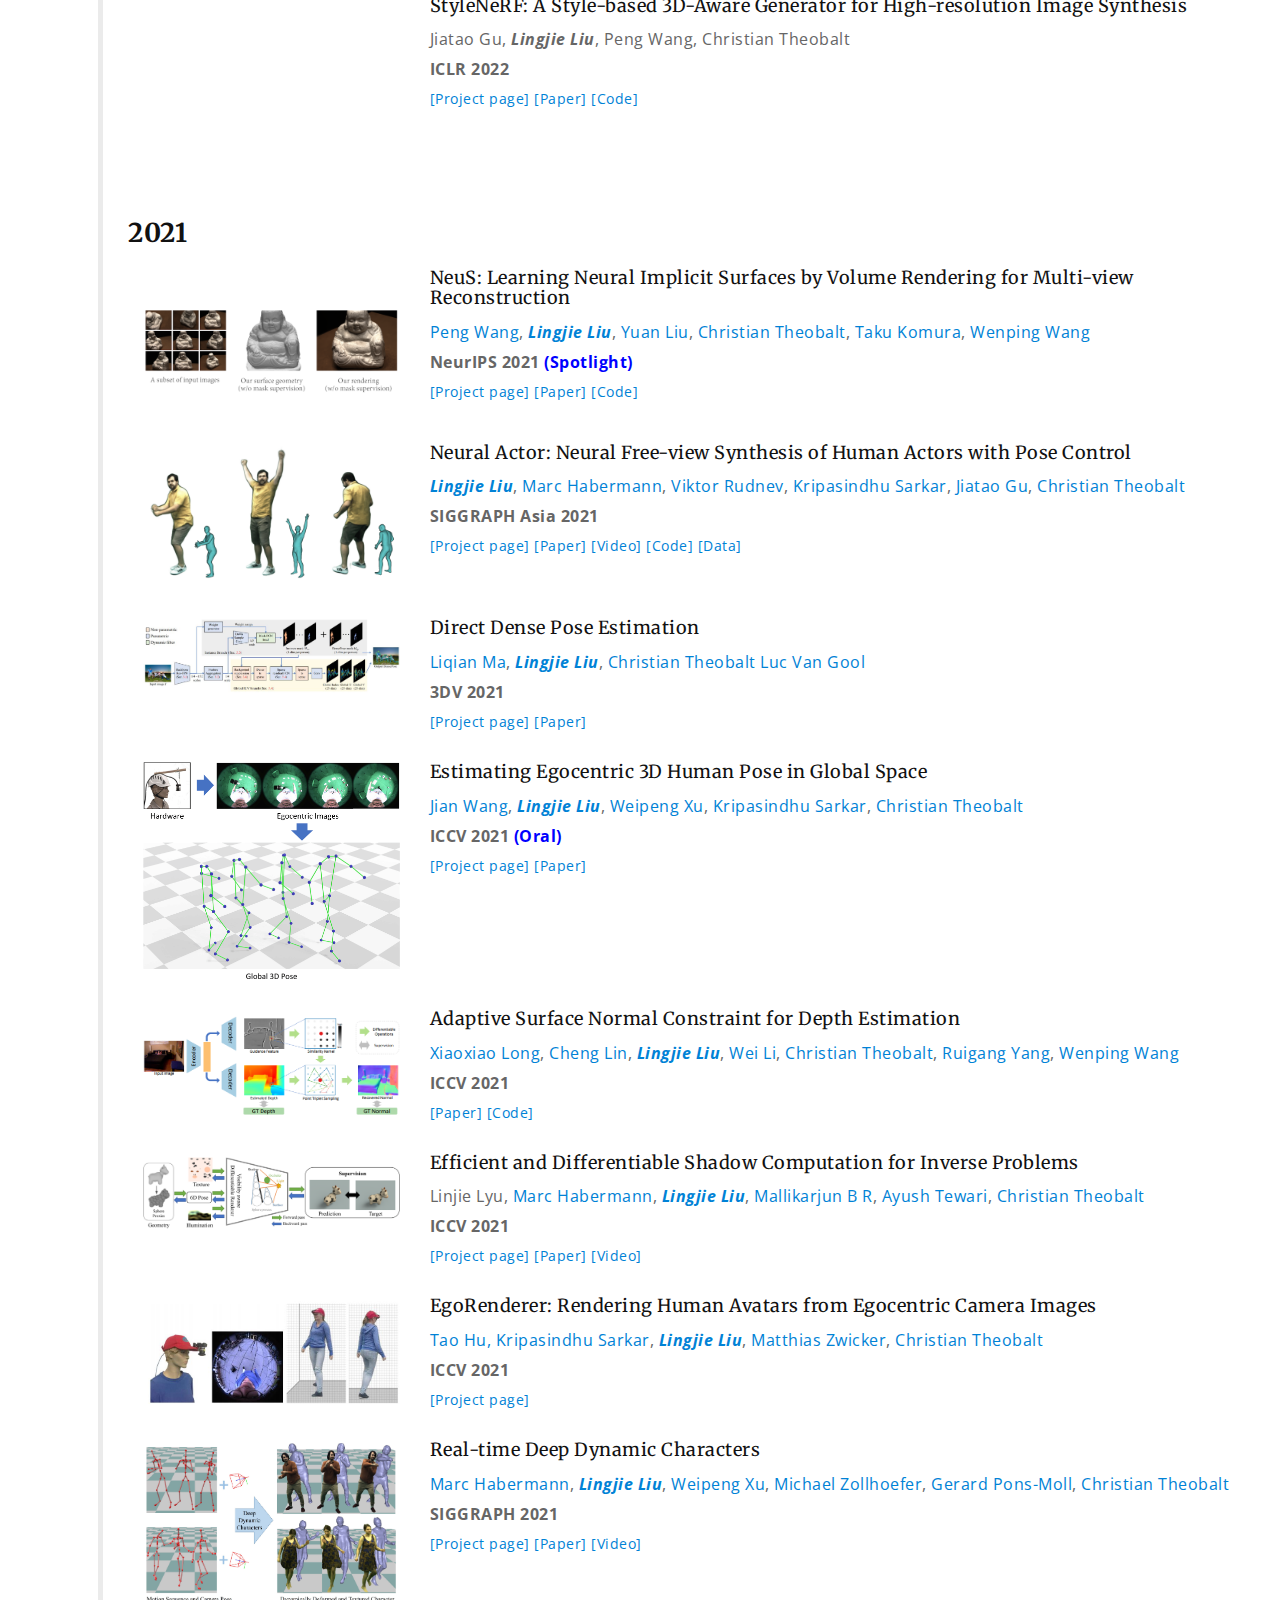
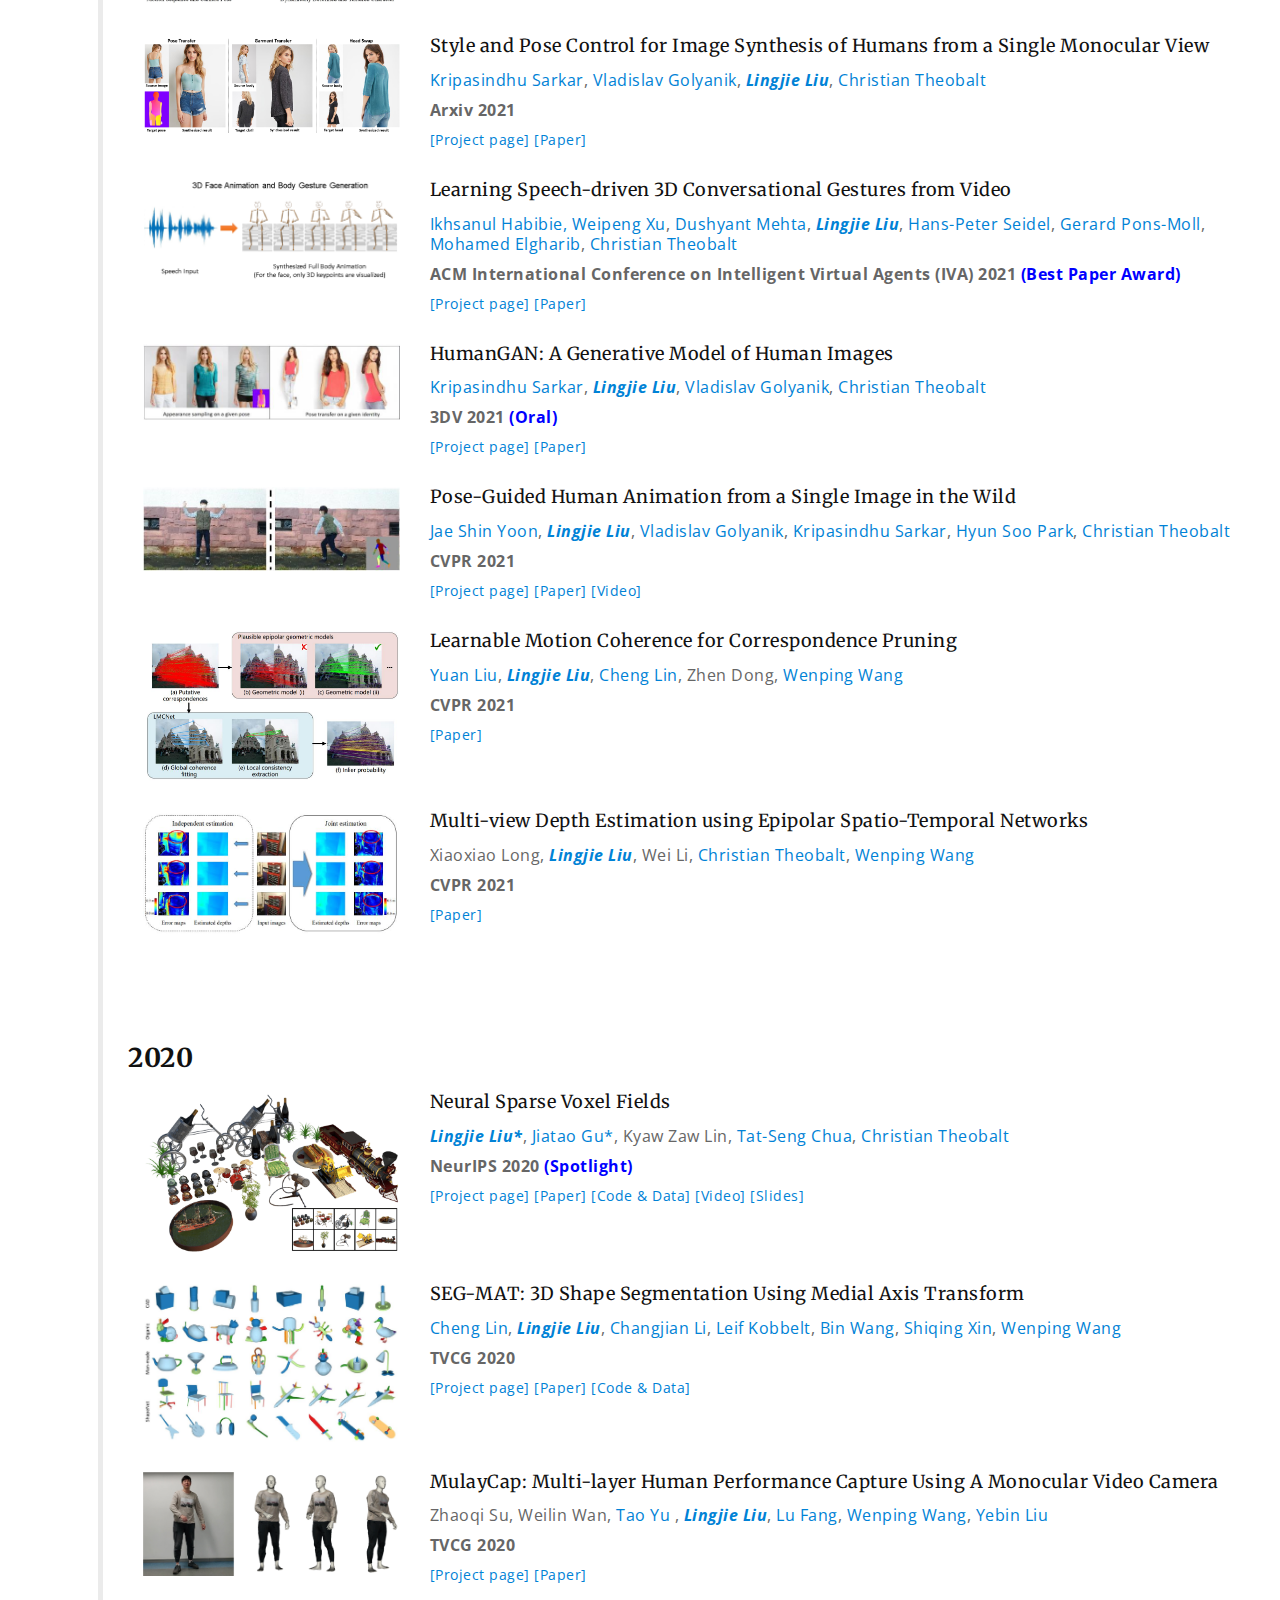
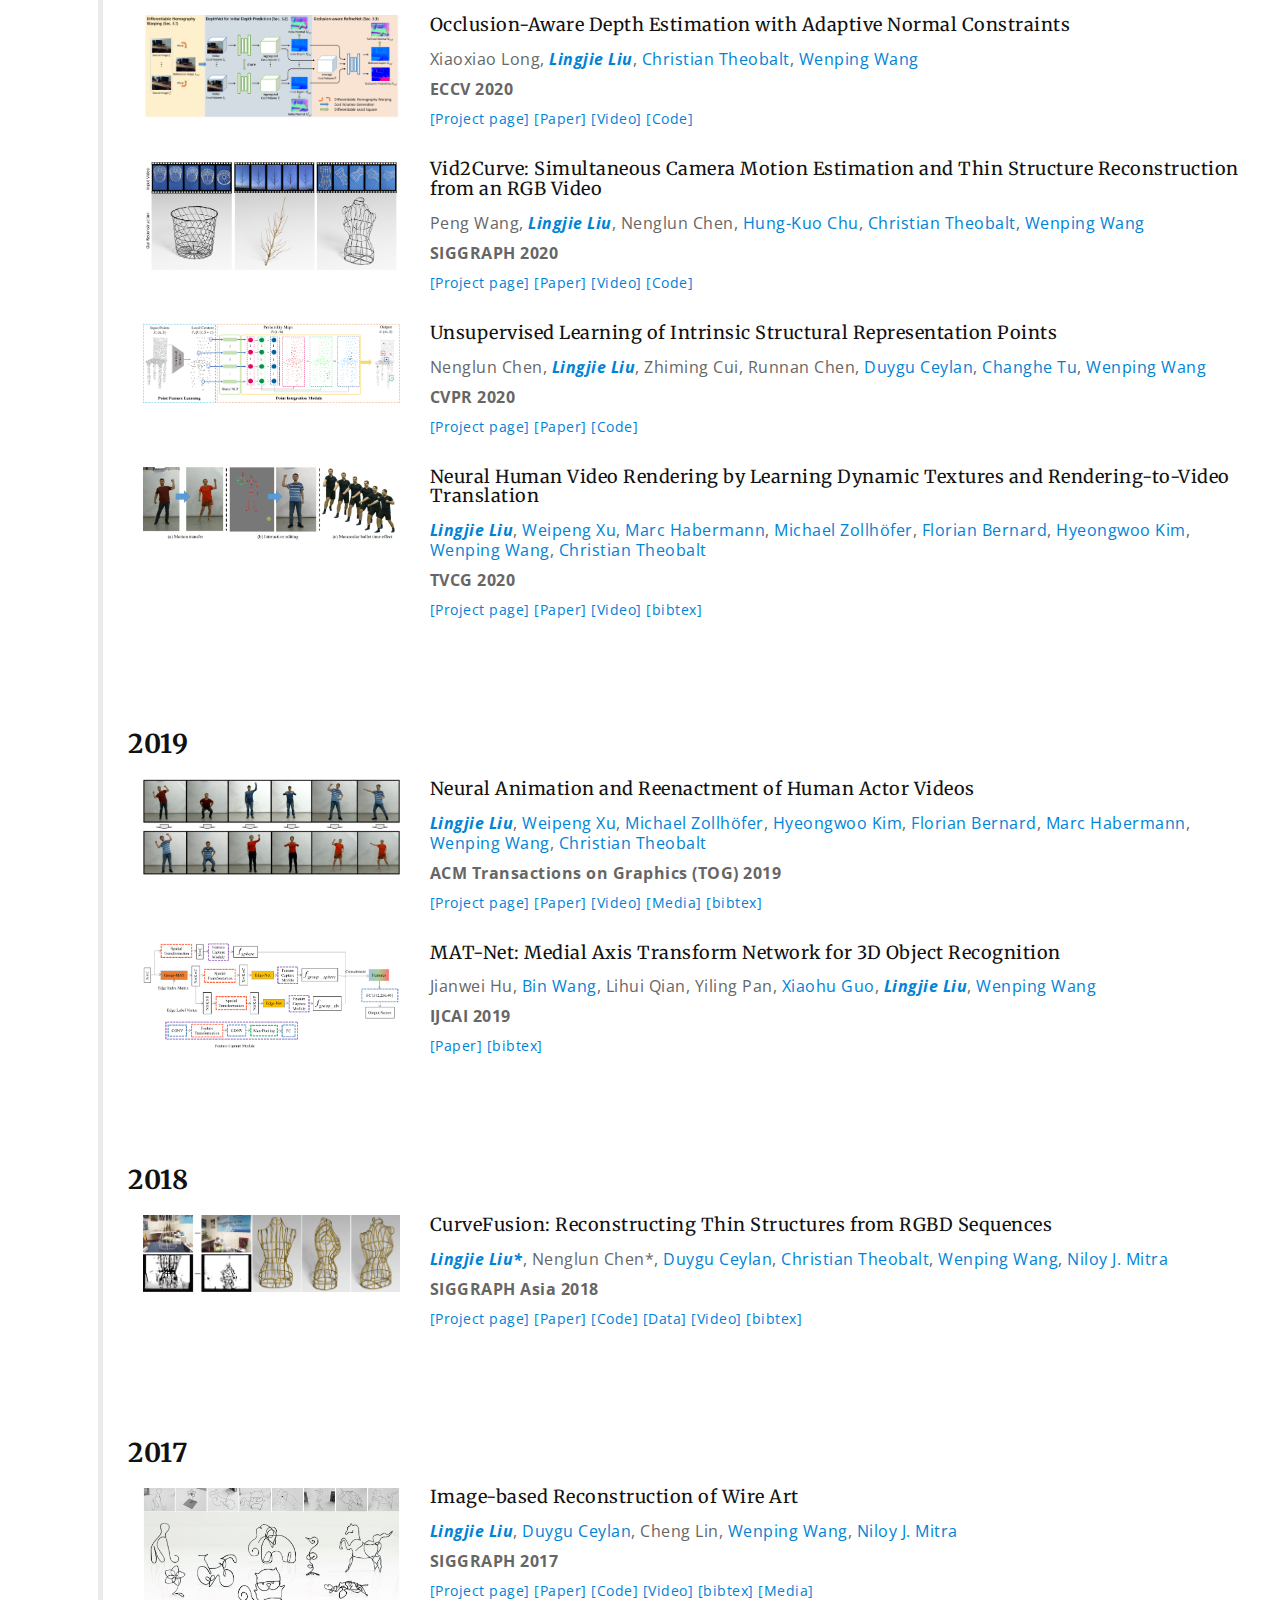
==== commit fed33a56: "Update index.html" ====
--- a/index.html
+++ b/index.html
@@ -117,7 +117,7 @@
             <div class="header-content" style="background-color: rgba(0, 0, 0, 0.6); padding: 30px; border-radius: 10px; max-width: 900px; margin: 0 auto;">
                 <div class="row align-items-center">
                     <div class="col-sm-5 text-center">
-                        <img src="images/teacher/teacher.jpg" alt="Wenhua Zhang" style="width: 200px; height: 200px; border-radius: 50%; box-shadow: 0px 4px 10px rgba(0, 0, 0, 0.3);">
+                        <img src="images/teacher/teacher.jpg" alt="Wenhua Zhang" style="width: 400px; height: 400px; border-radius: 50%; box-shadow: 0px 4px 10px rgba(0, 0, 0, 0.3);">
                     </div>
                     <div class="col-sm-7" style="color: #ffffff; line-height: 1.6;">
                         <h2 style="color: #E6E6FA; font-weight: bold; margin-bottom: 10px;">Wenhua Zhang</h2>
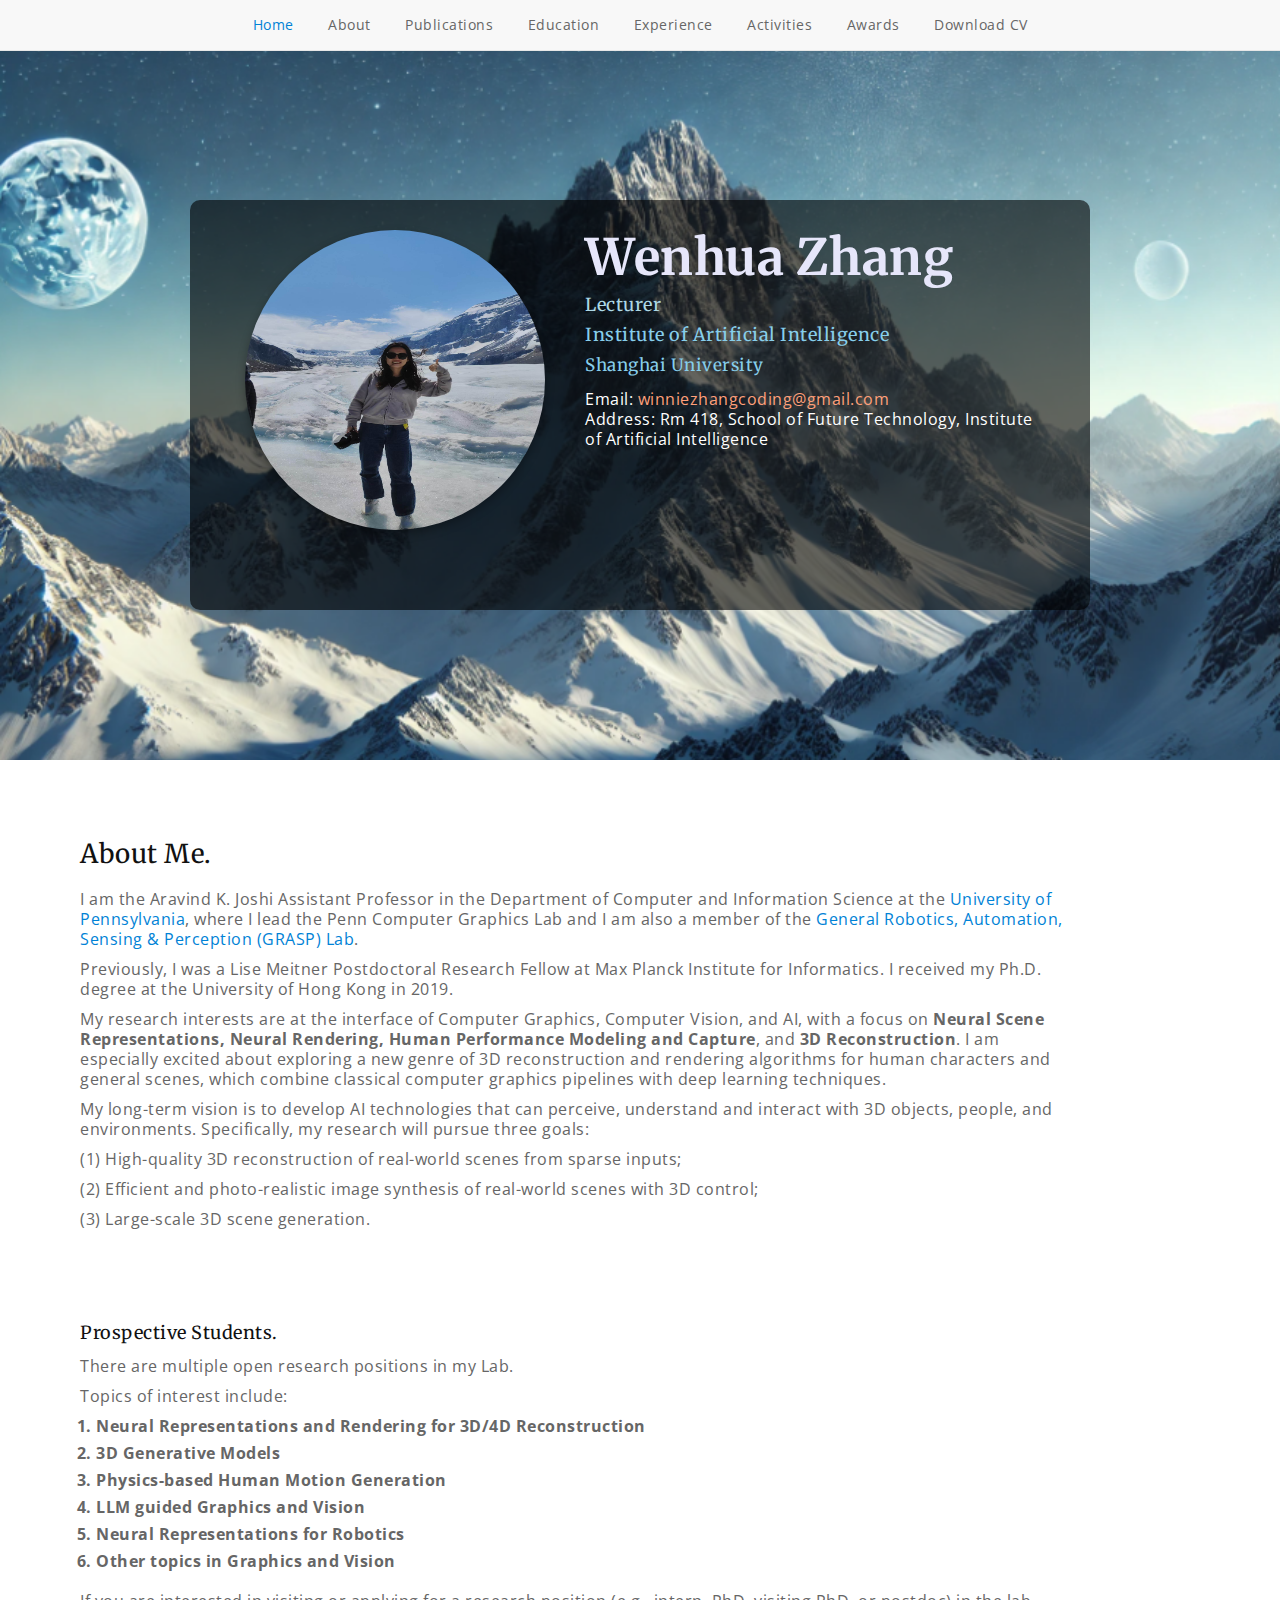
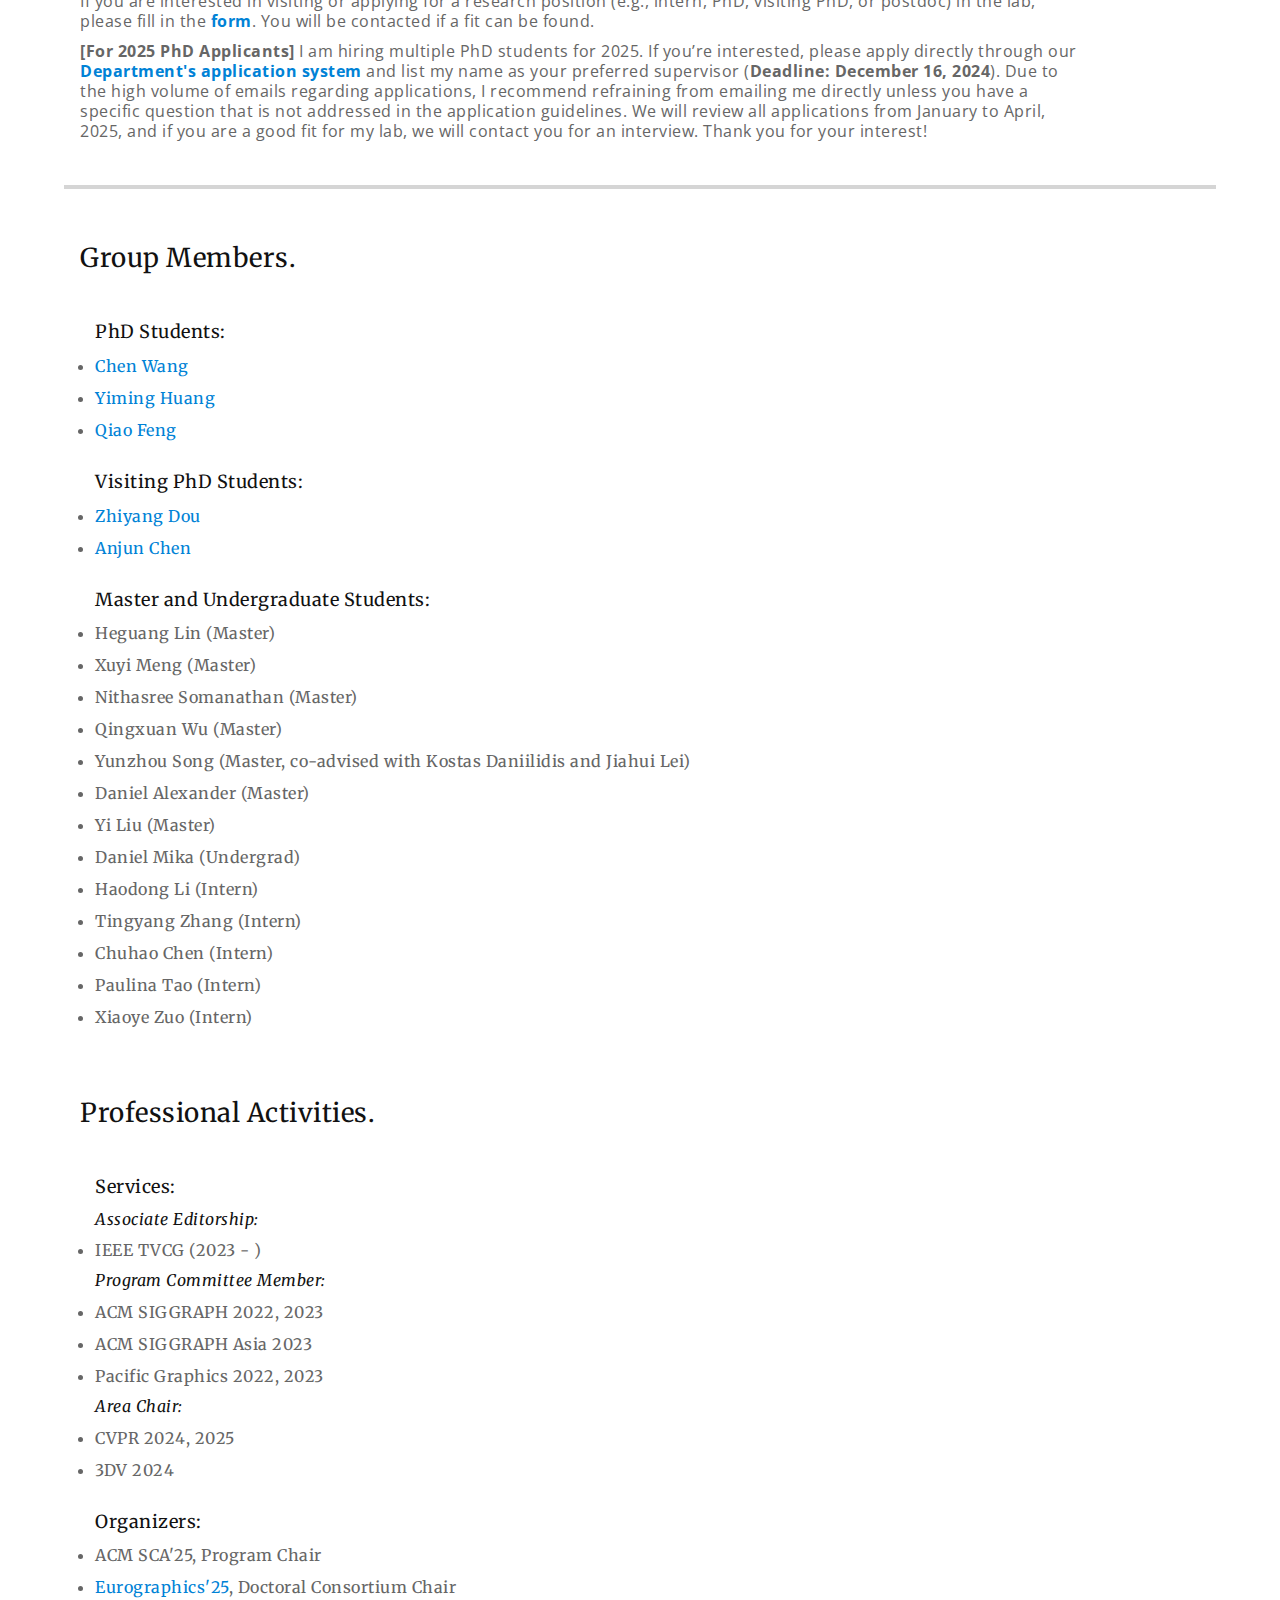
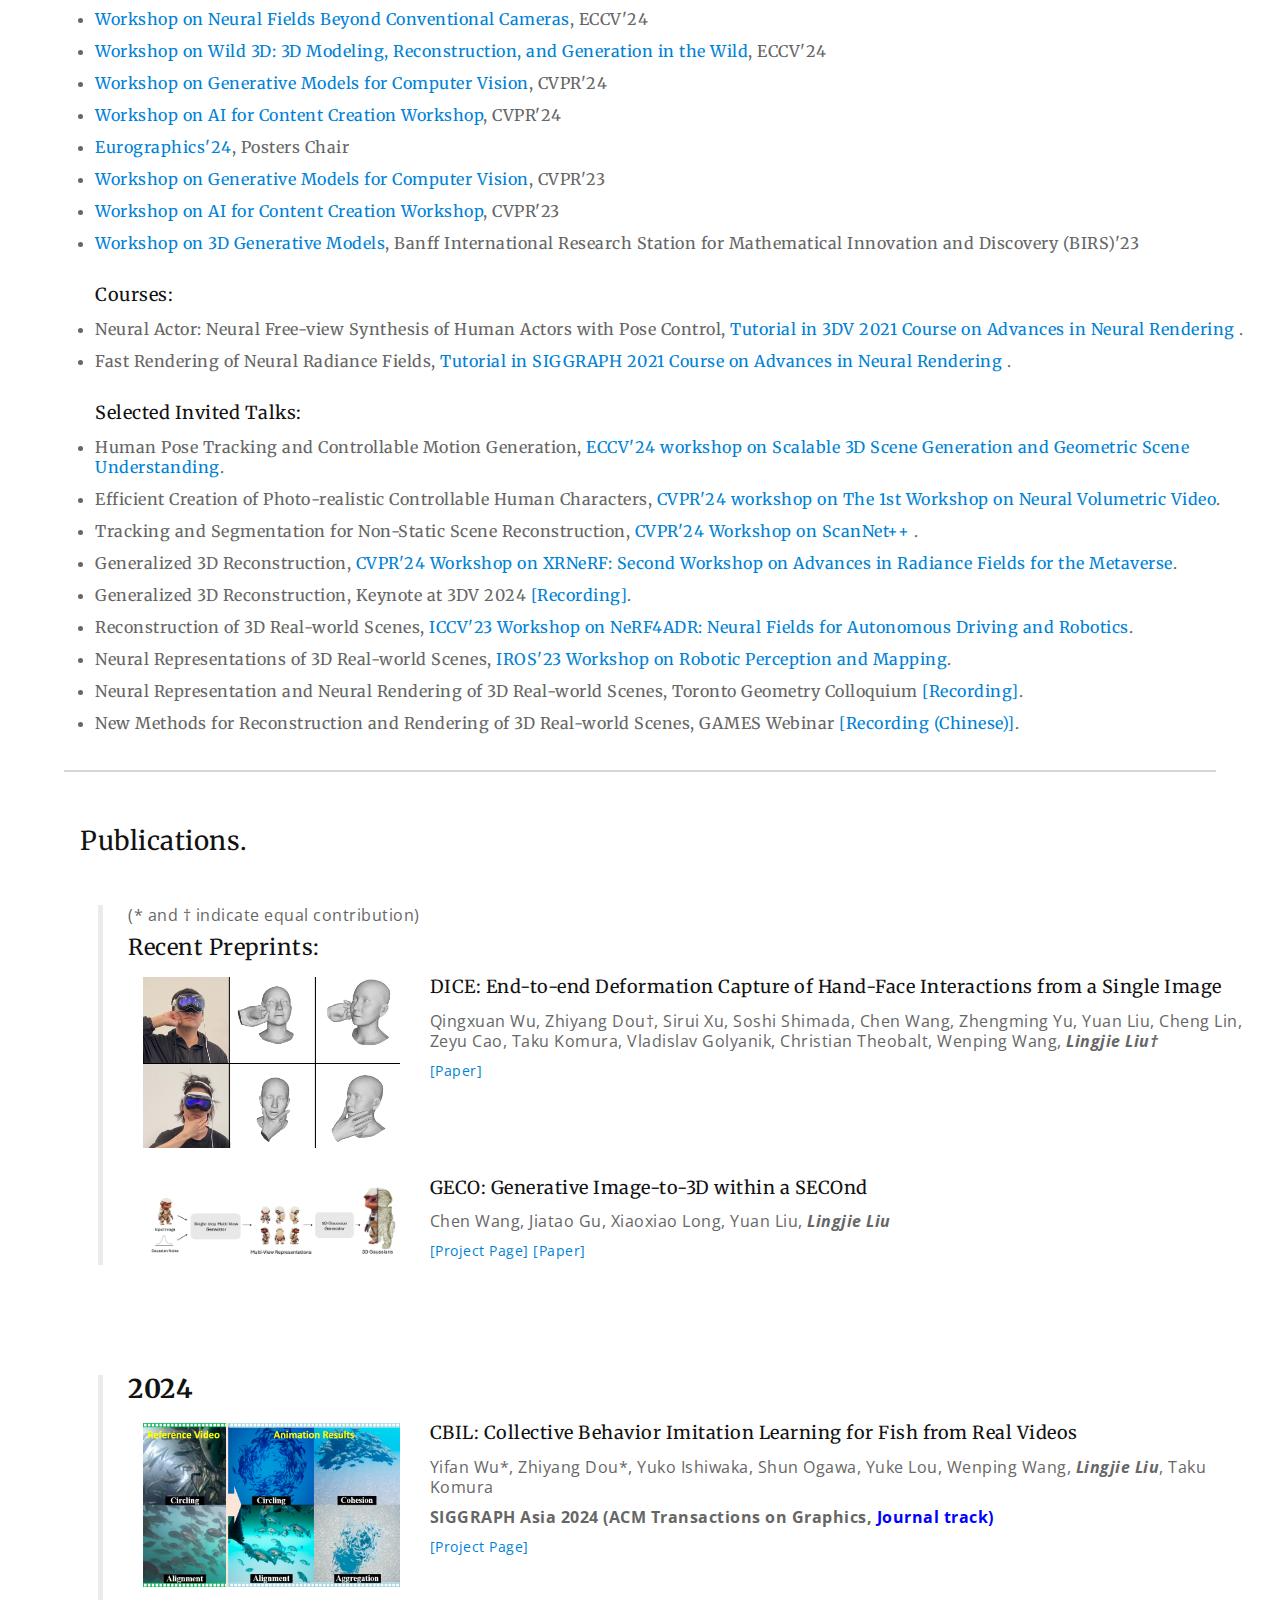
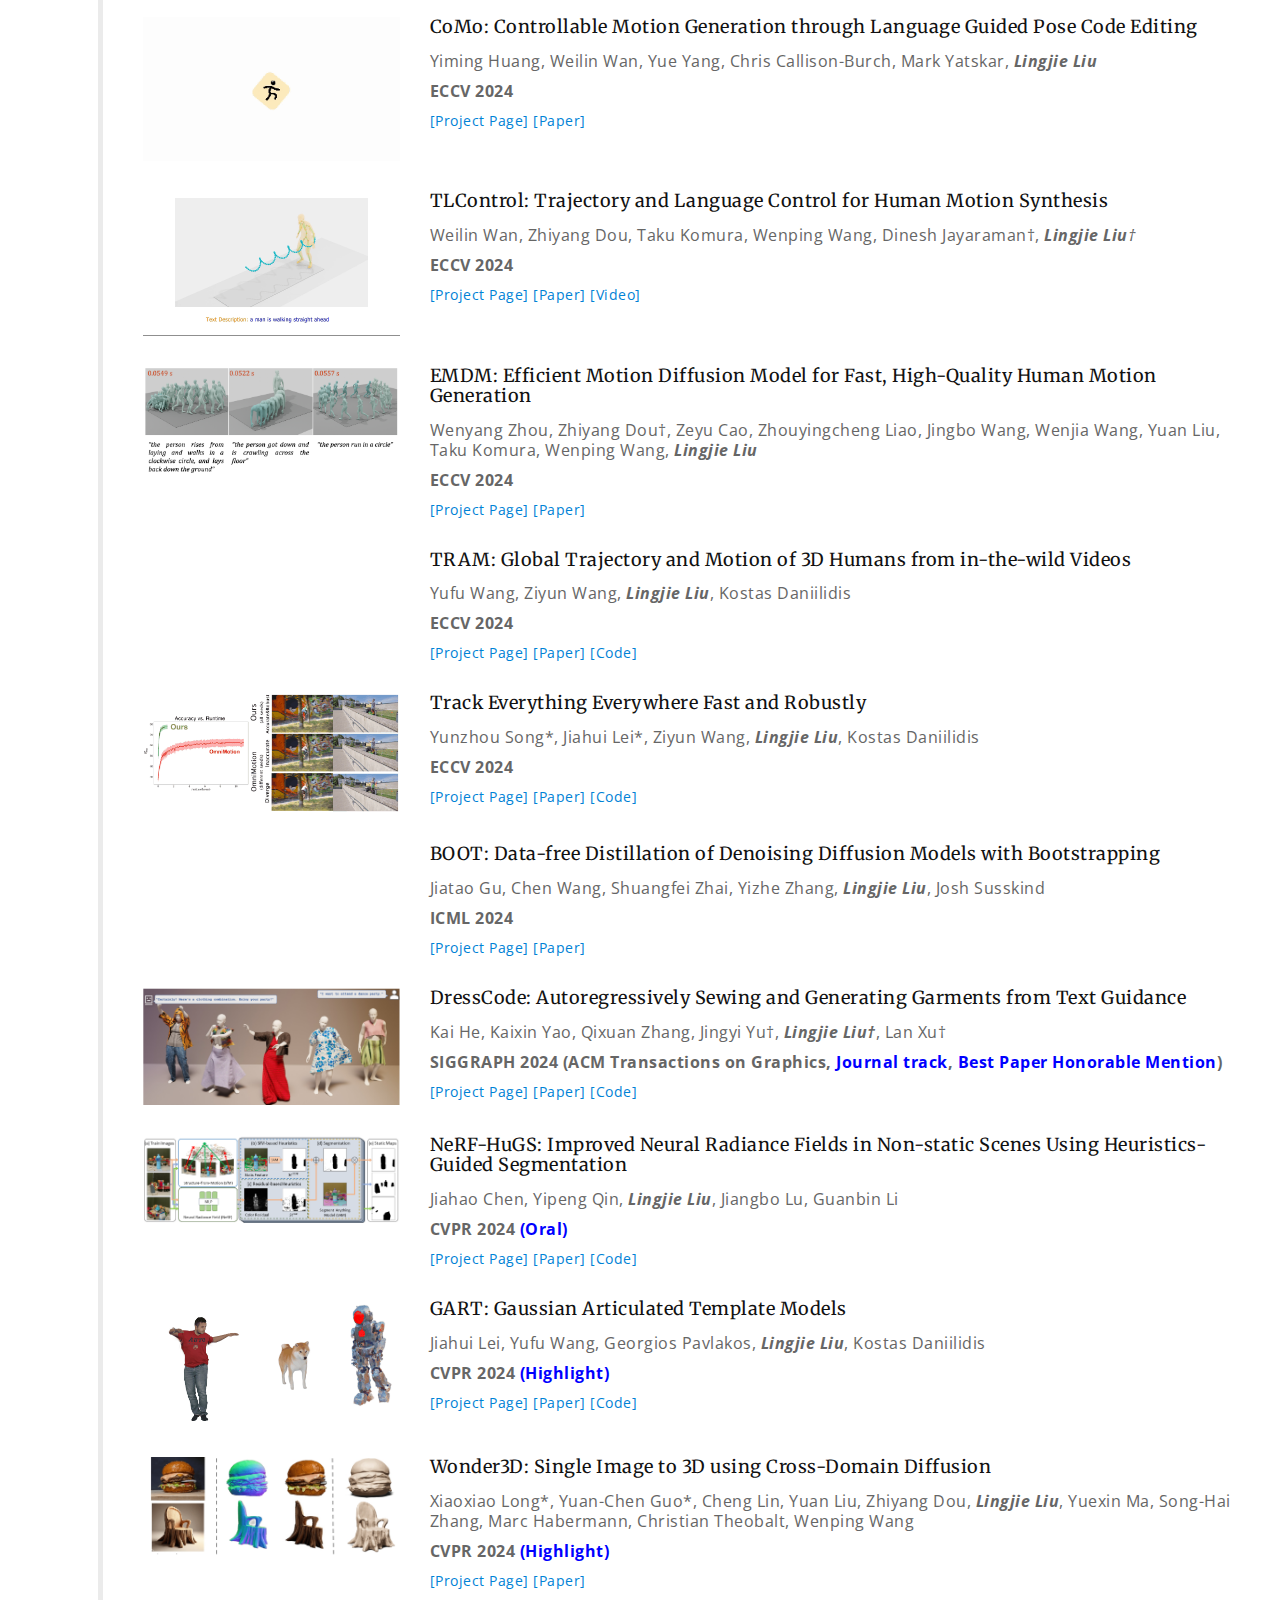
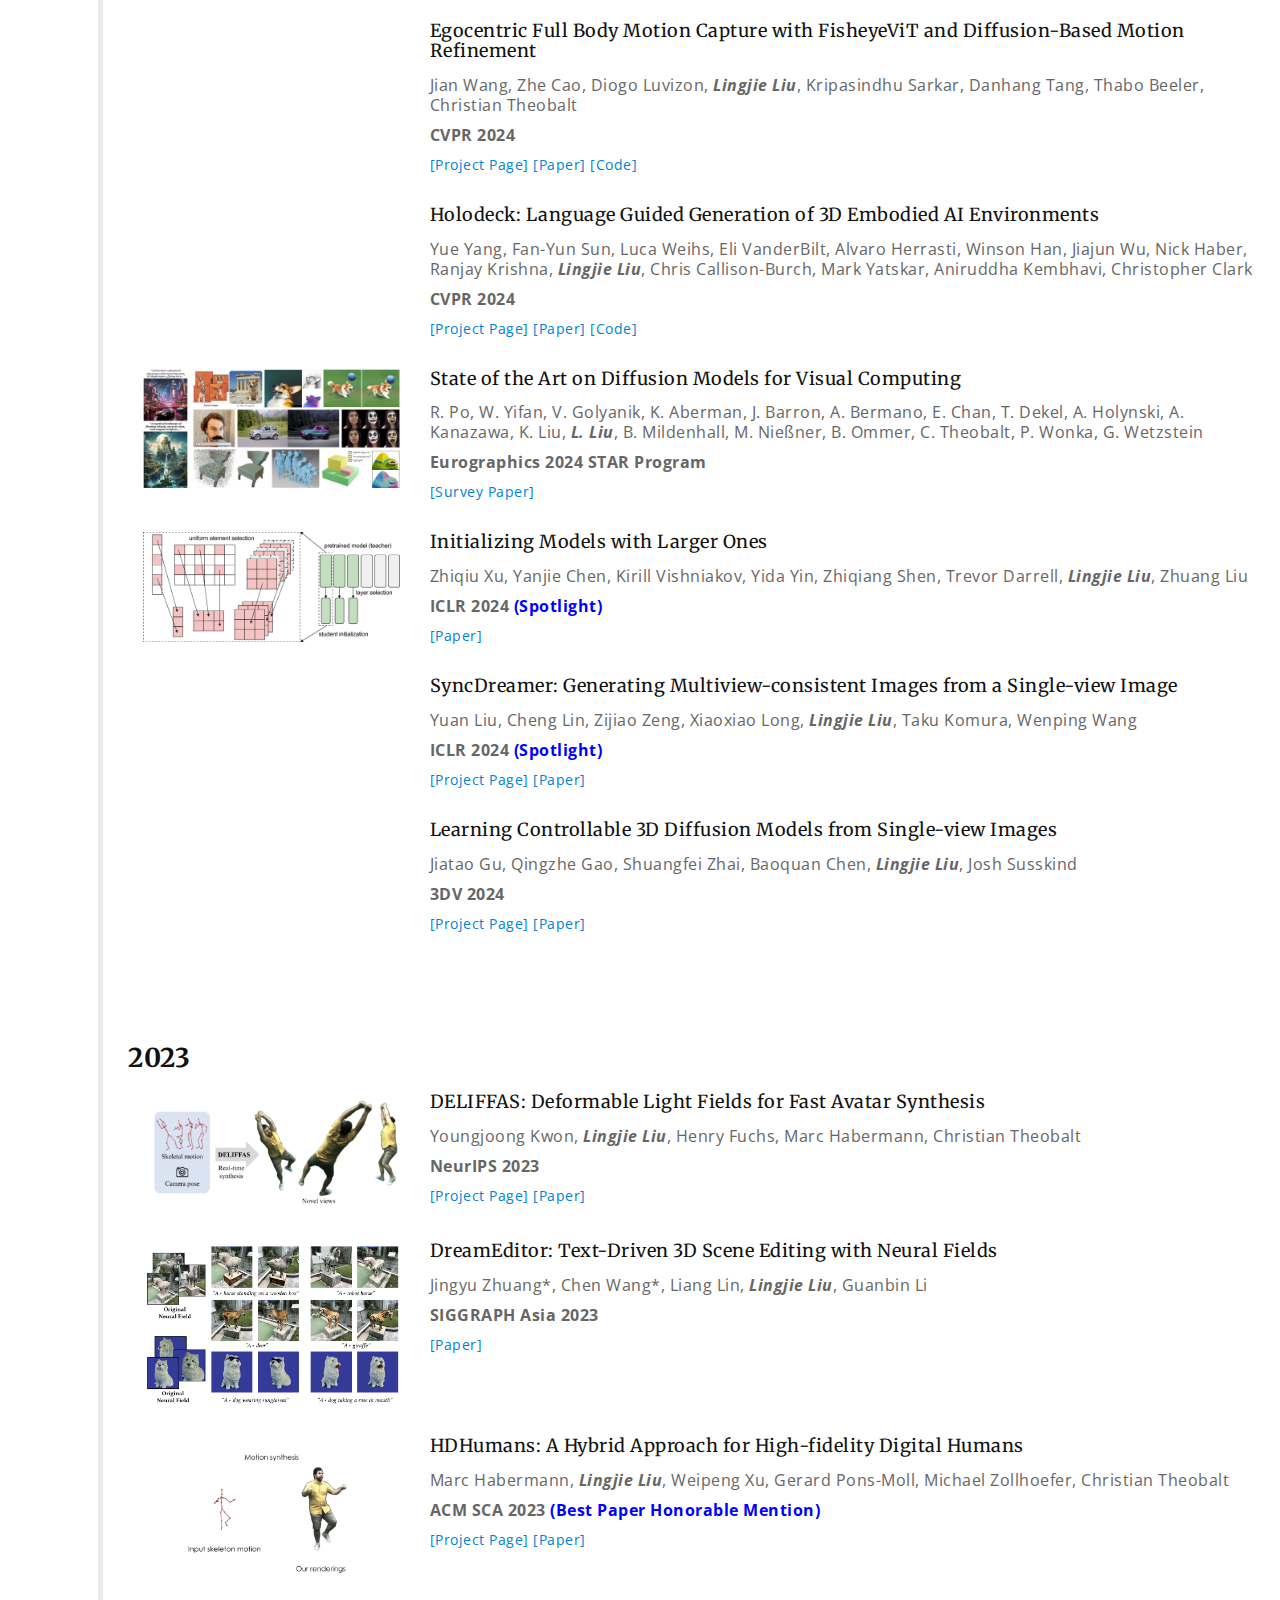
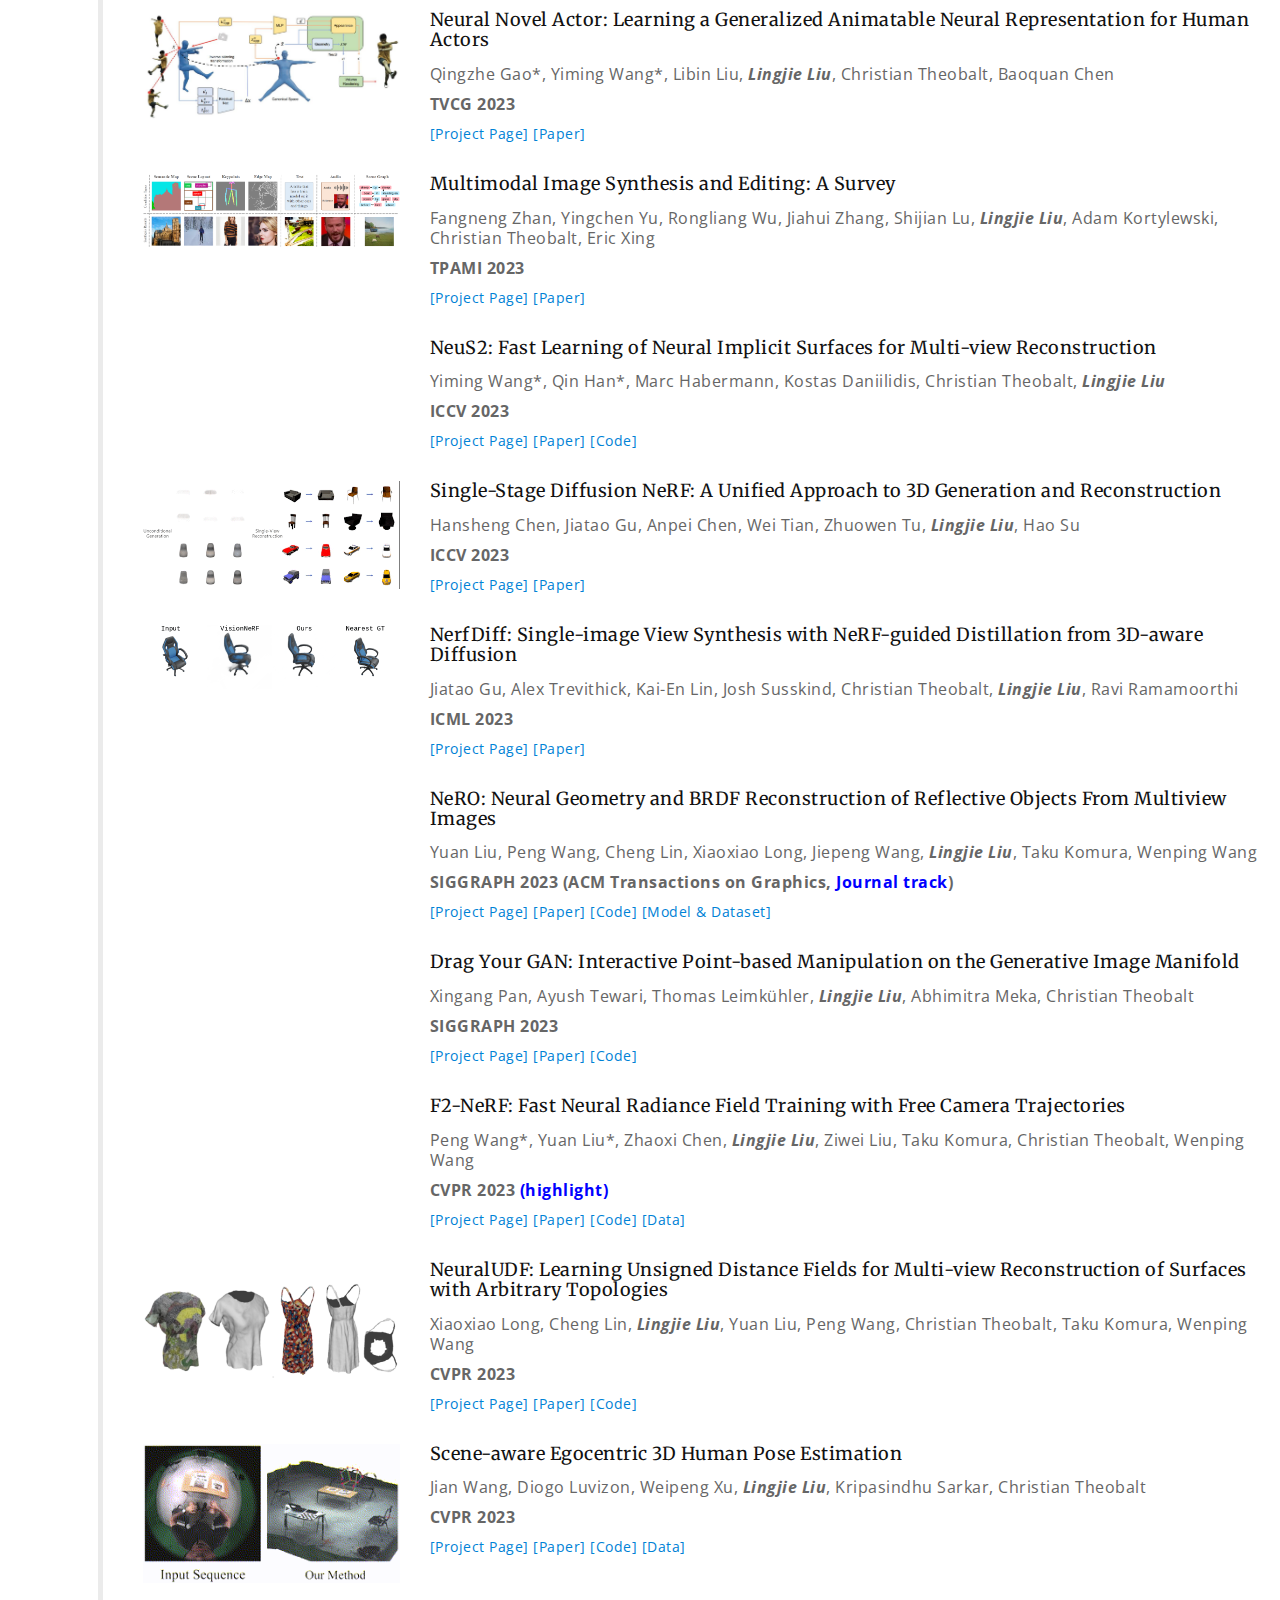
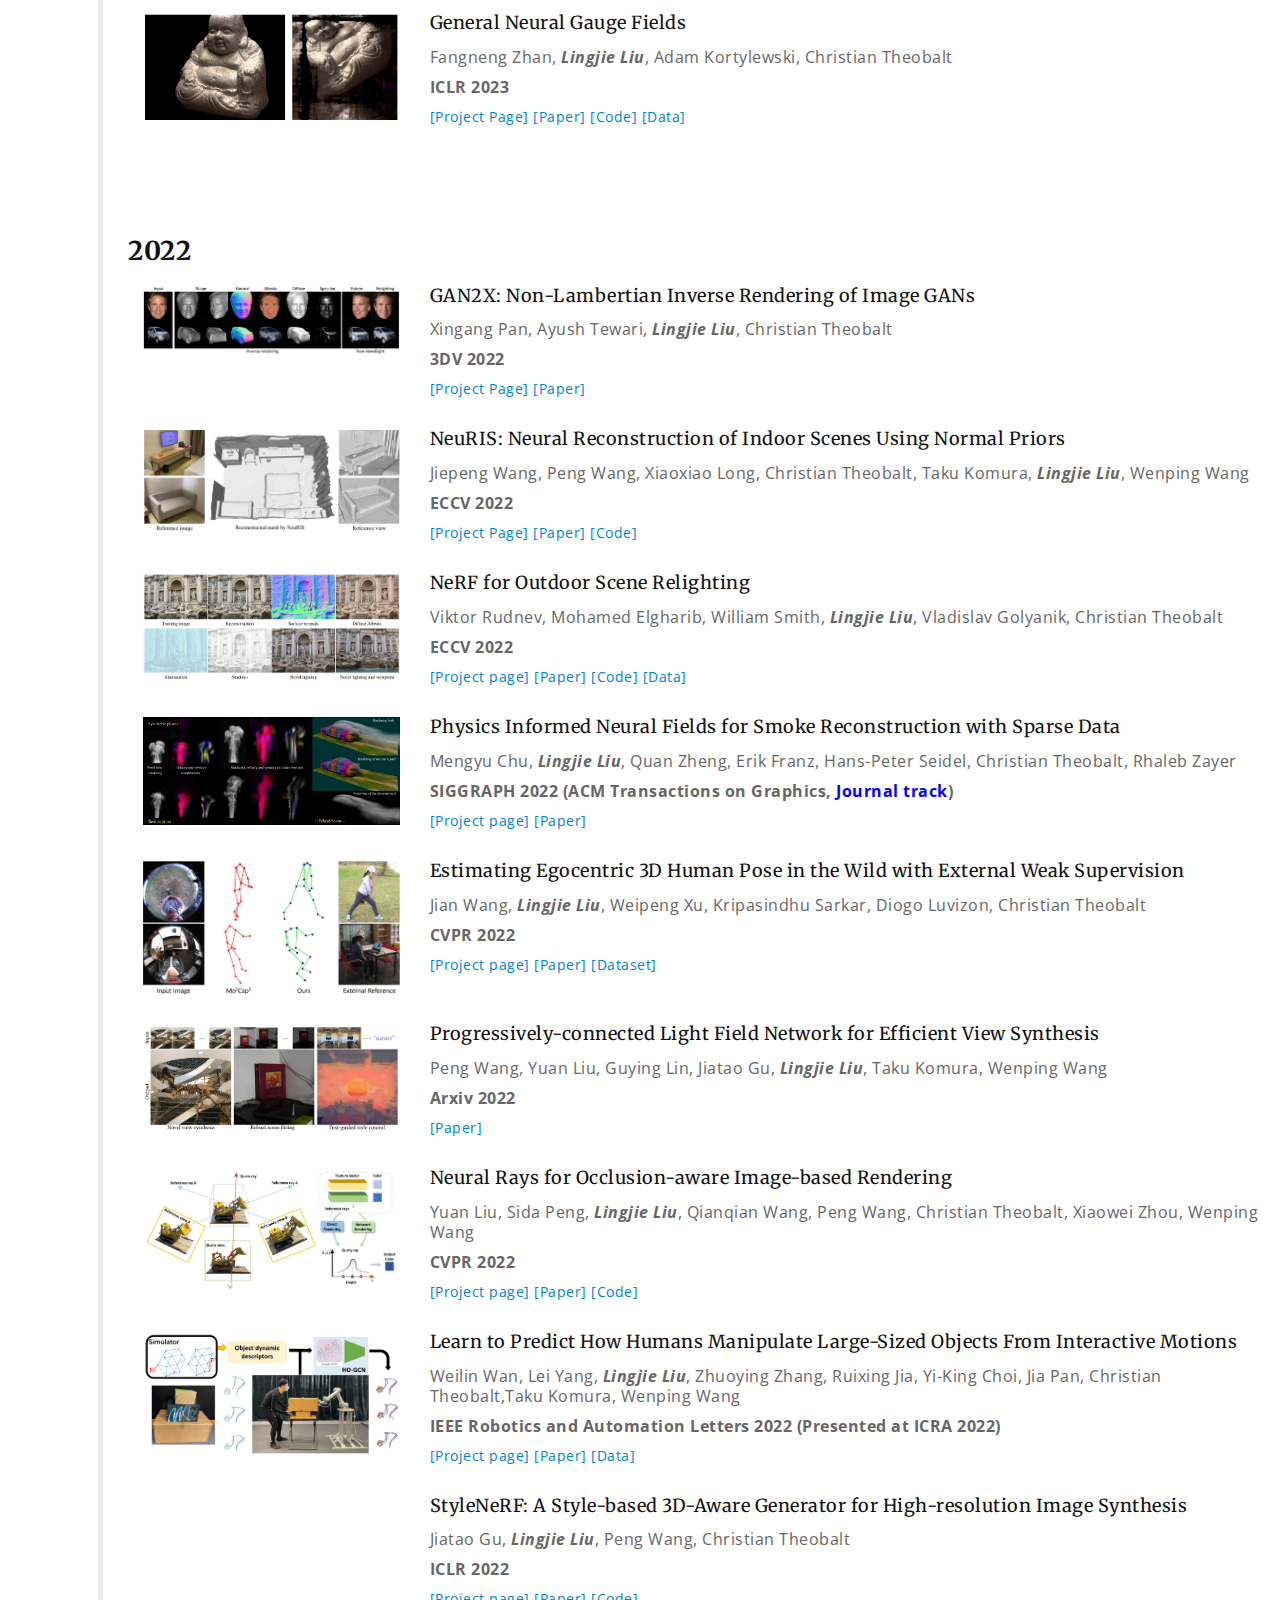
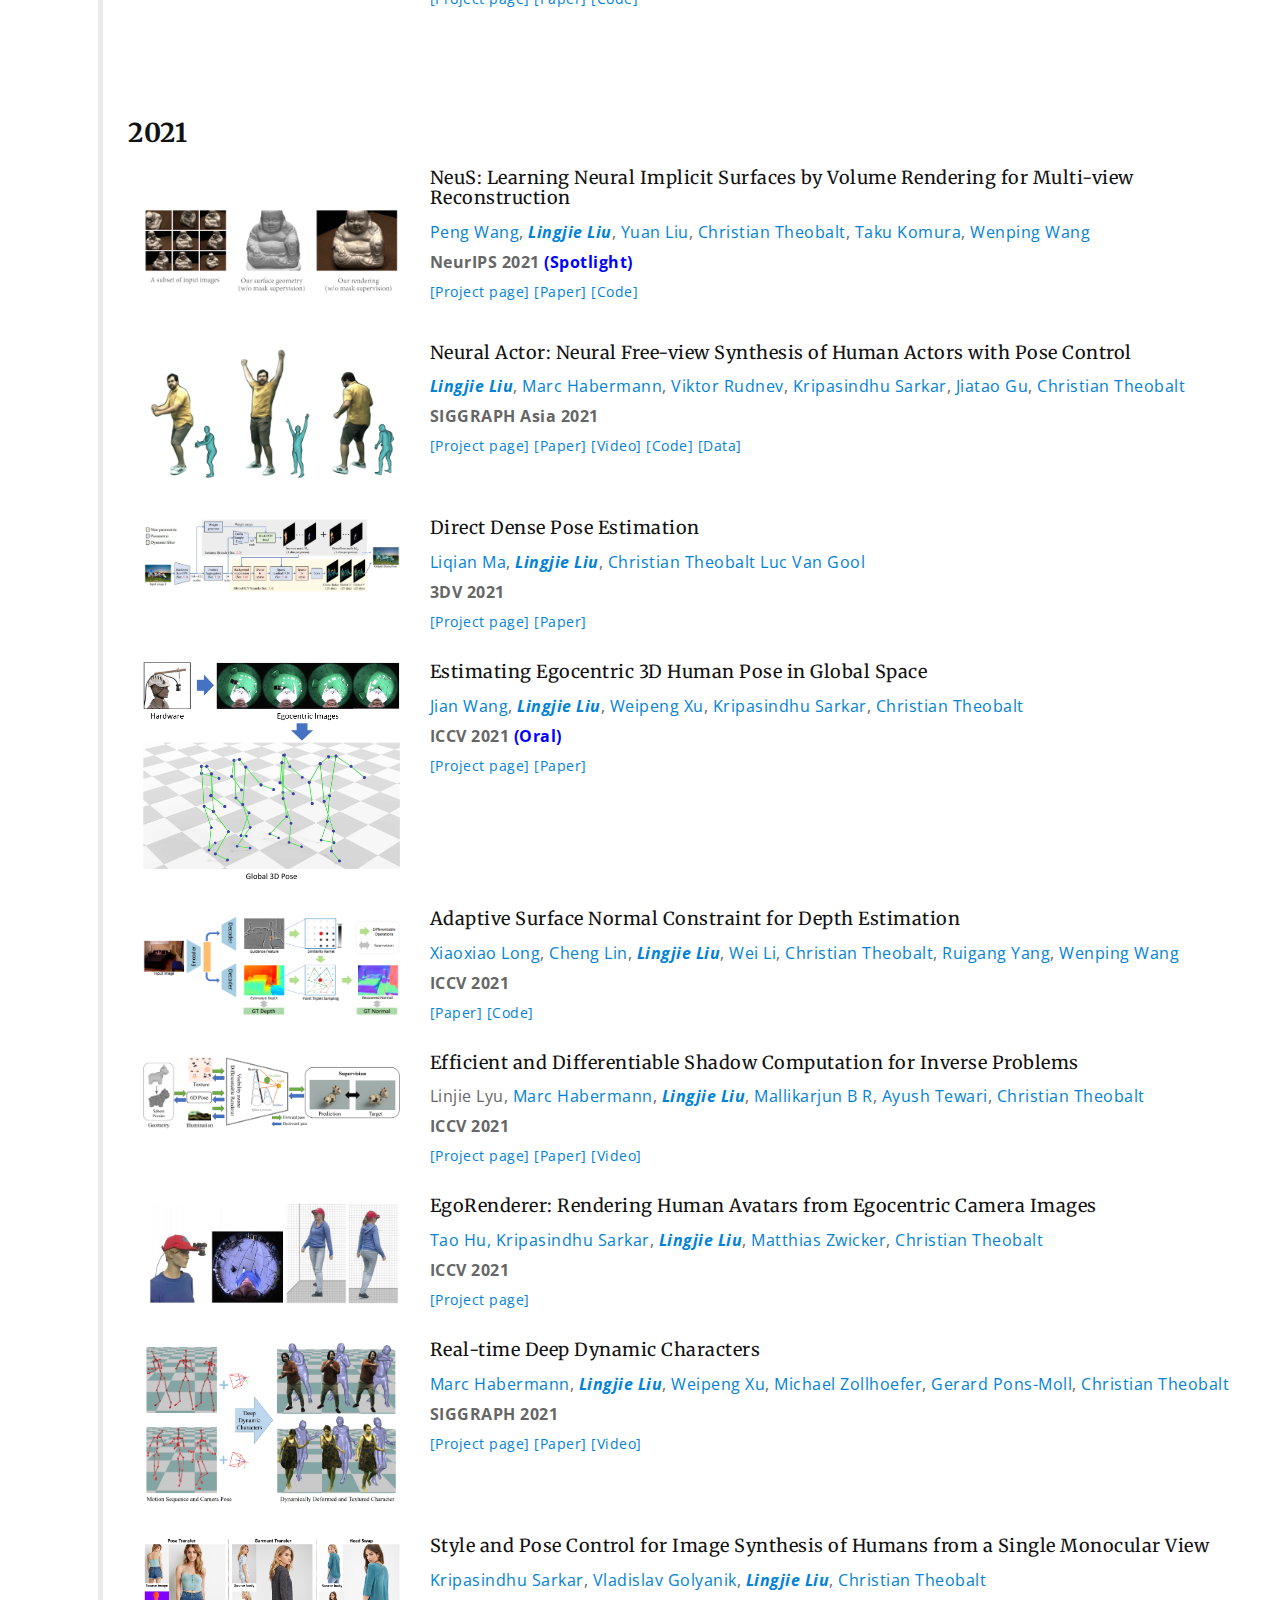
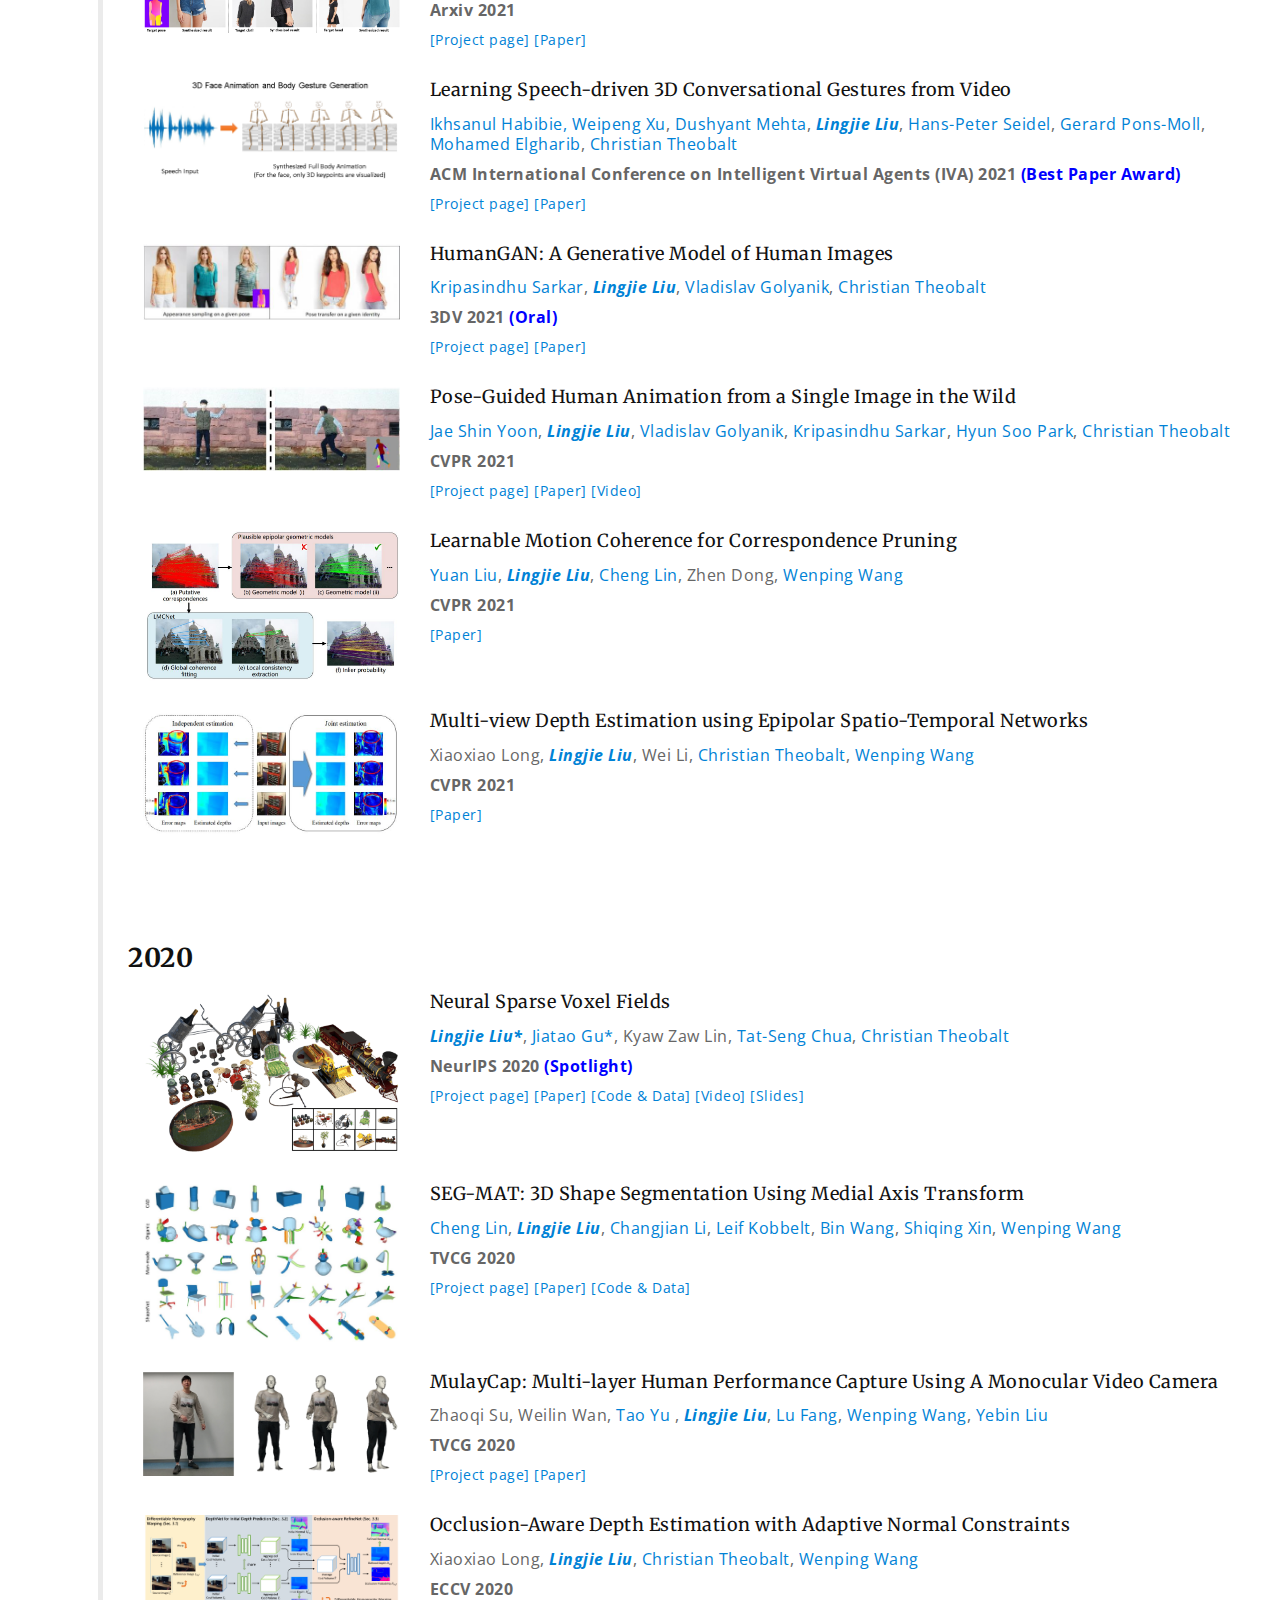
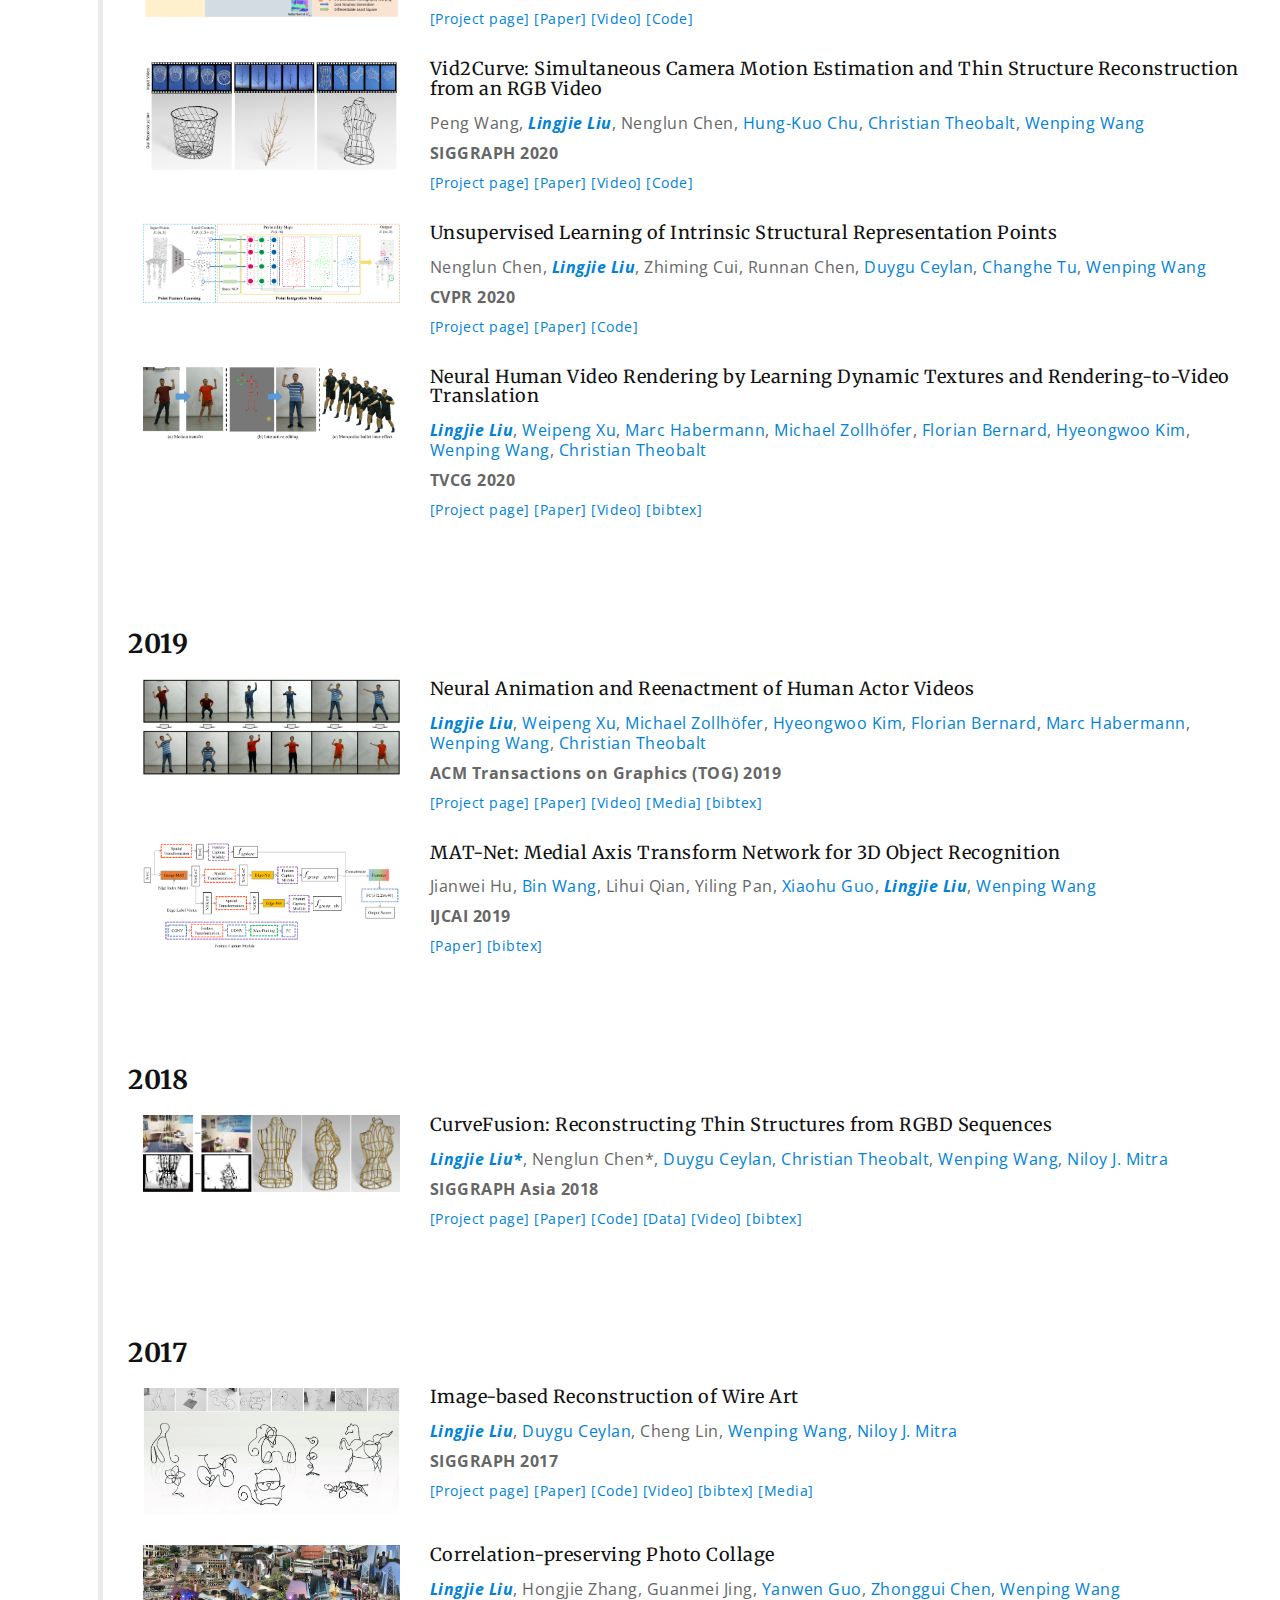
==== commit 2c1423ae: "Update index.html" ====
--- a/index.html
+++ b/index.html
@@ -117,7 +117,7 @@
             <div class="header-content" style="background-color: rgba(0, 0, 0, 0.6); padding: 30px; border-radius: 10px; max-width: 900px; margin: 0 auto;">
                 <div class="row align-items-center">
                     <div class="col-sm-5 text-center">
-                        <img src="images/teacher/teacher.jpg" alt="Wenhua Zhang" style="width: 400px; height: 400px; border-radius: 50%; box-shadow: 0px 4px 10px rgba(0, 0, 0, 0.3);">
+                        <img src="images/teacher/teacher.jpg" alt="Wenhua Zhang" style="width: 300px; height: 300px; border-radius: 50%; box-shadow: 0px 4px 10px rgba(0, 0, 0, 0.3);">
                     </div>
                     <div class="col-sm-7" style="color: #ffffff; line-height: 1.6;">
                         <h2 style="color: #E6E6FA; font-weight: bold; margin-bottom: 10px;">Wenhua Zhang</h2>
